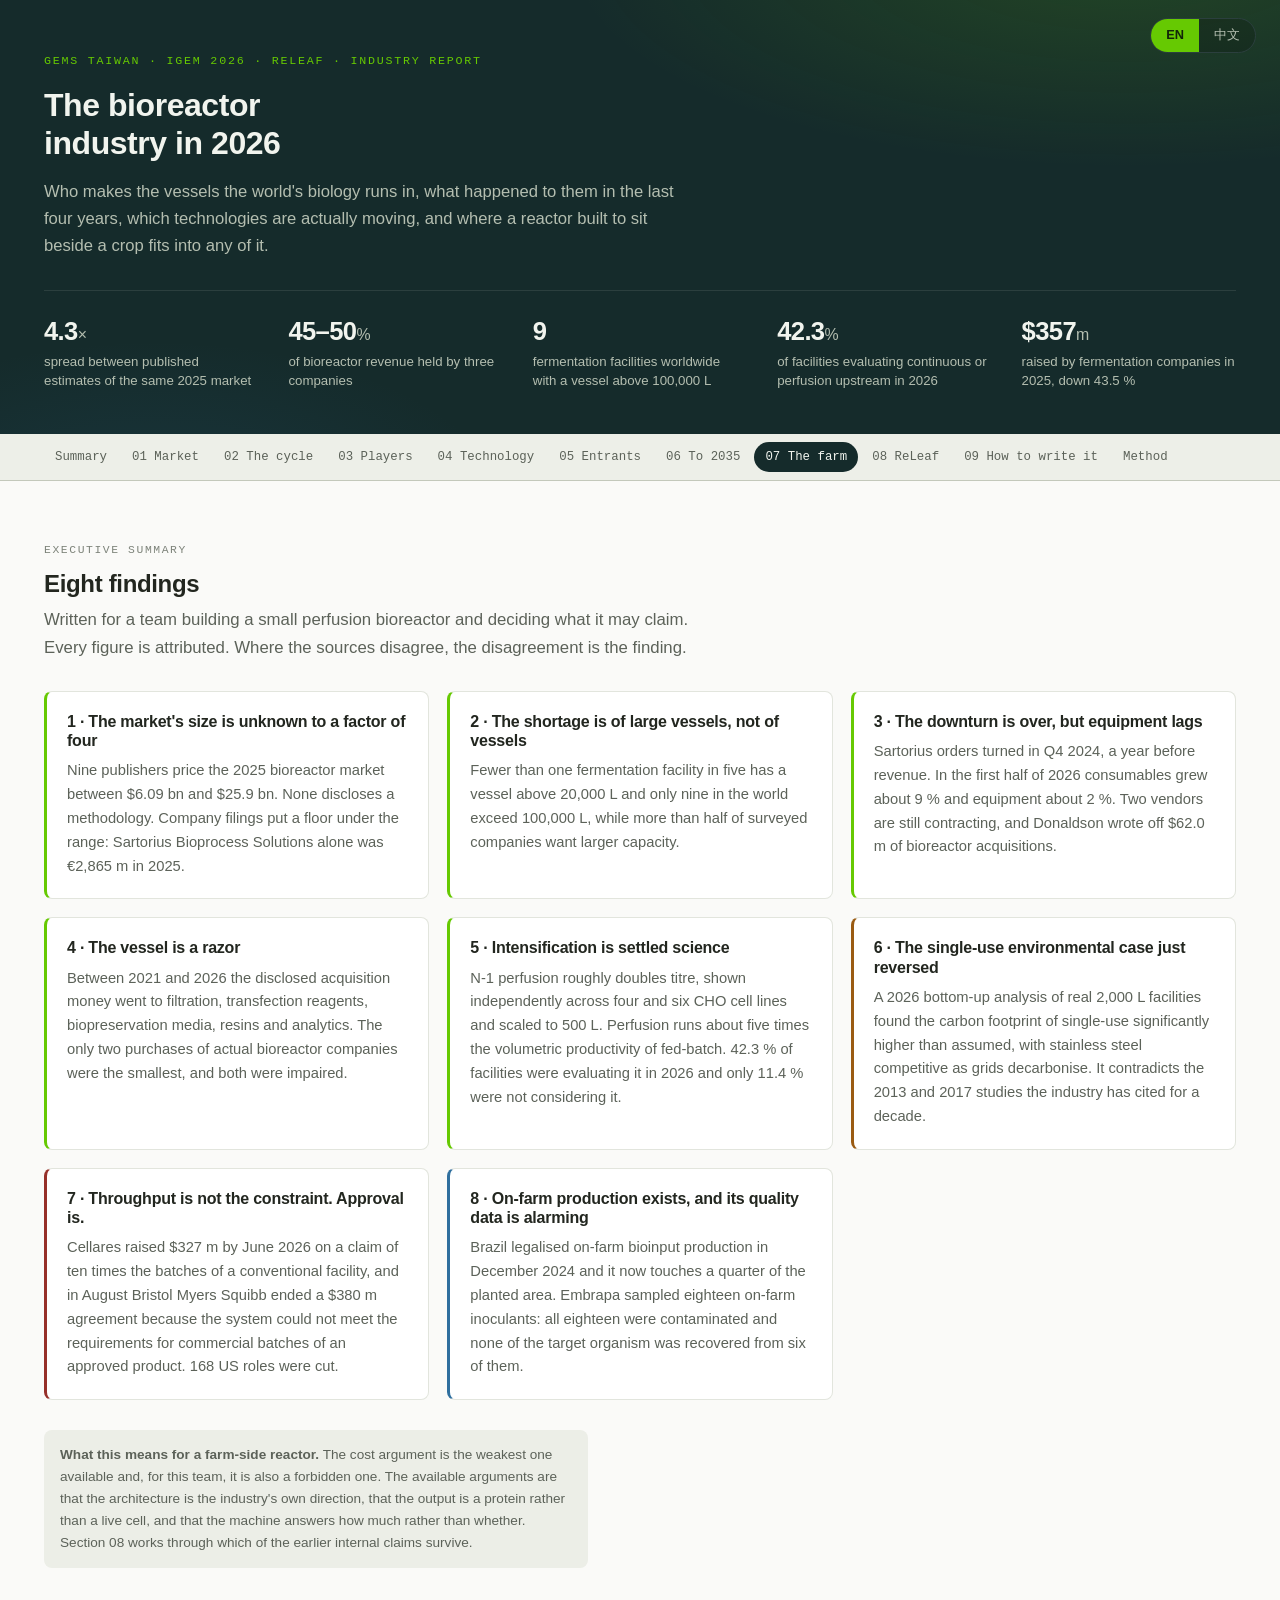
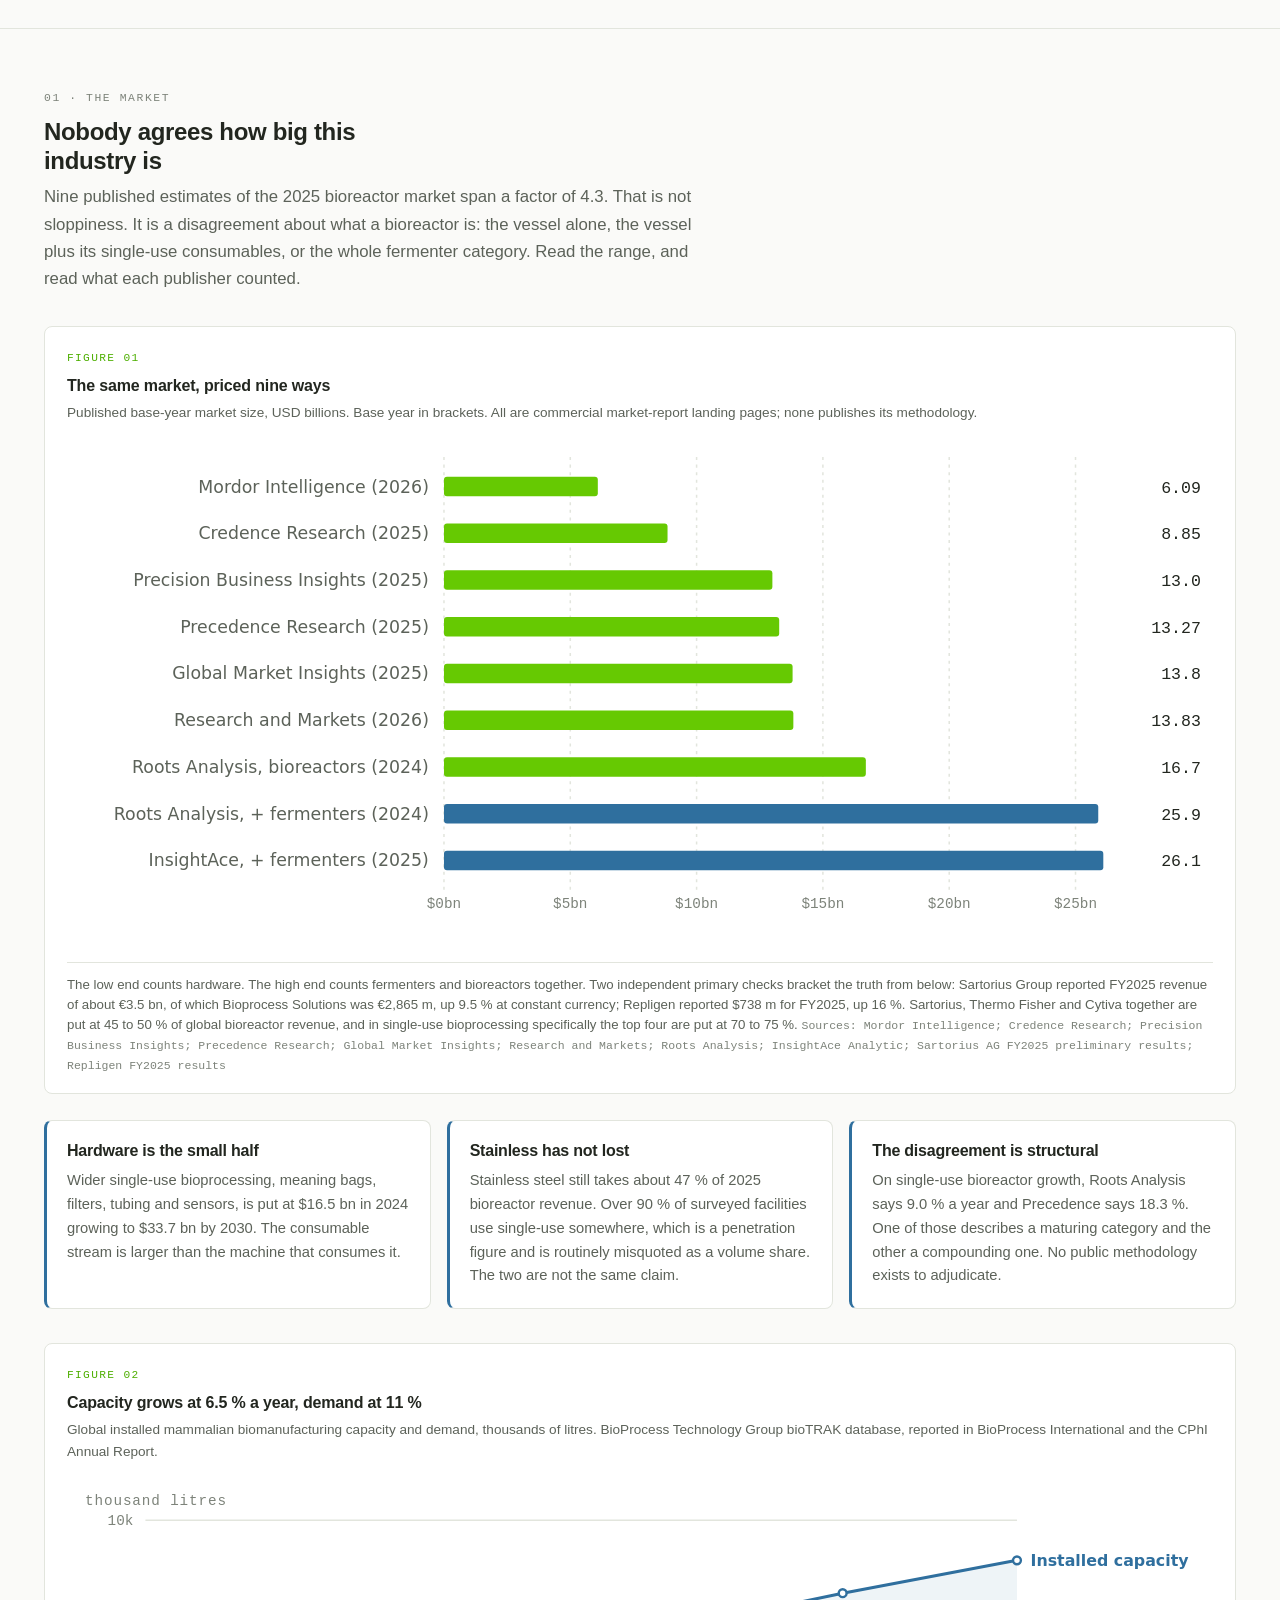
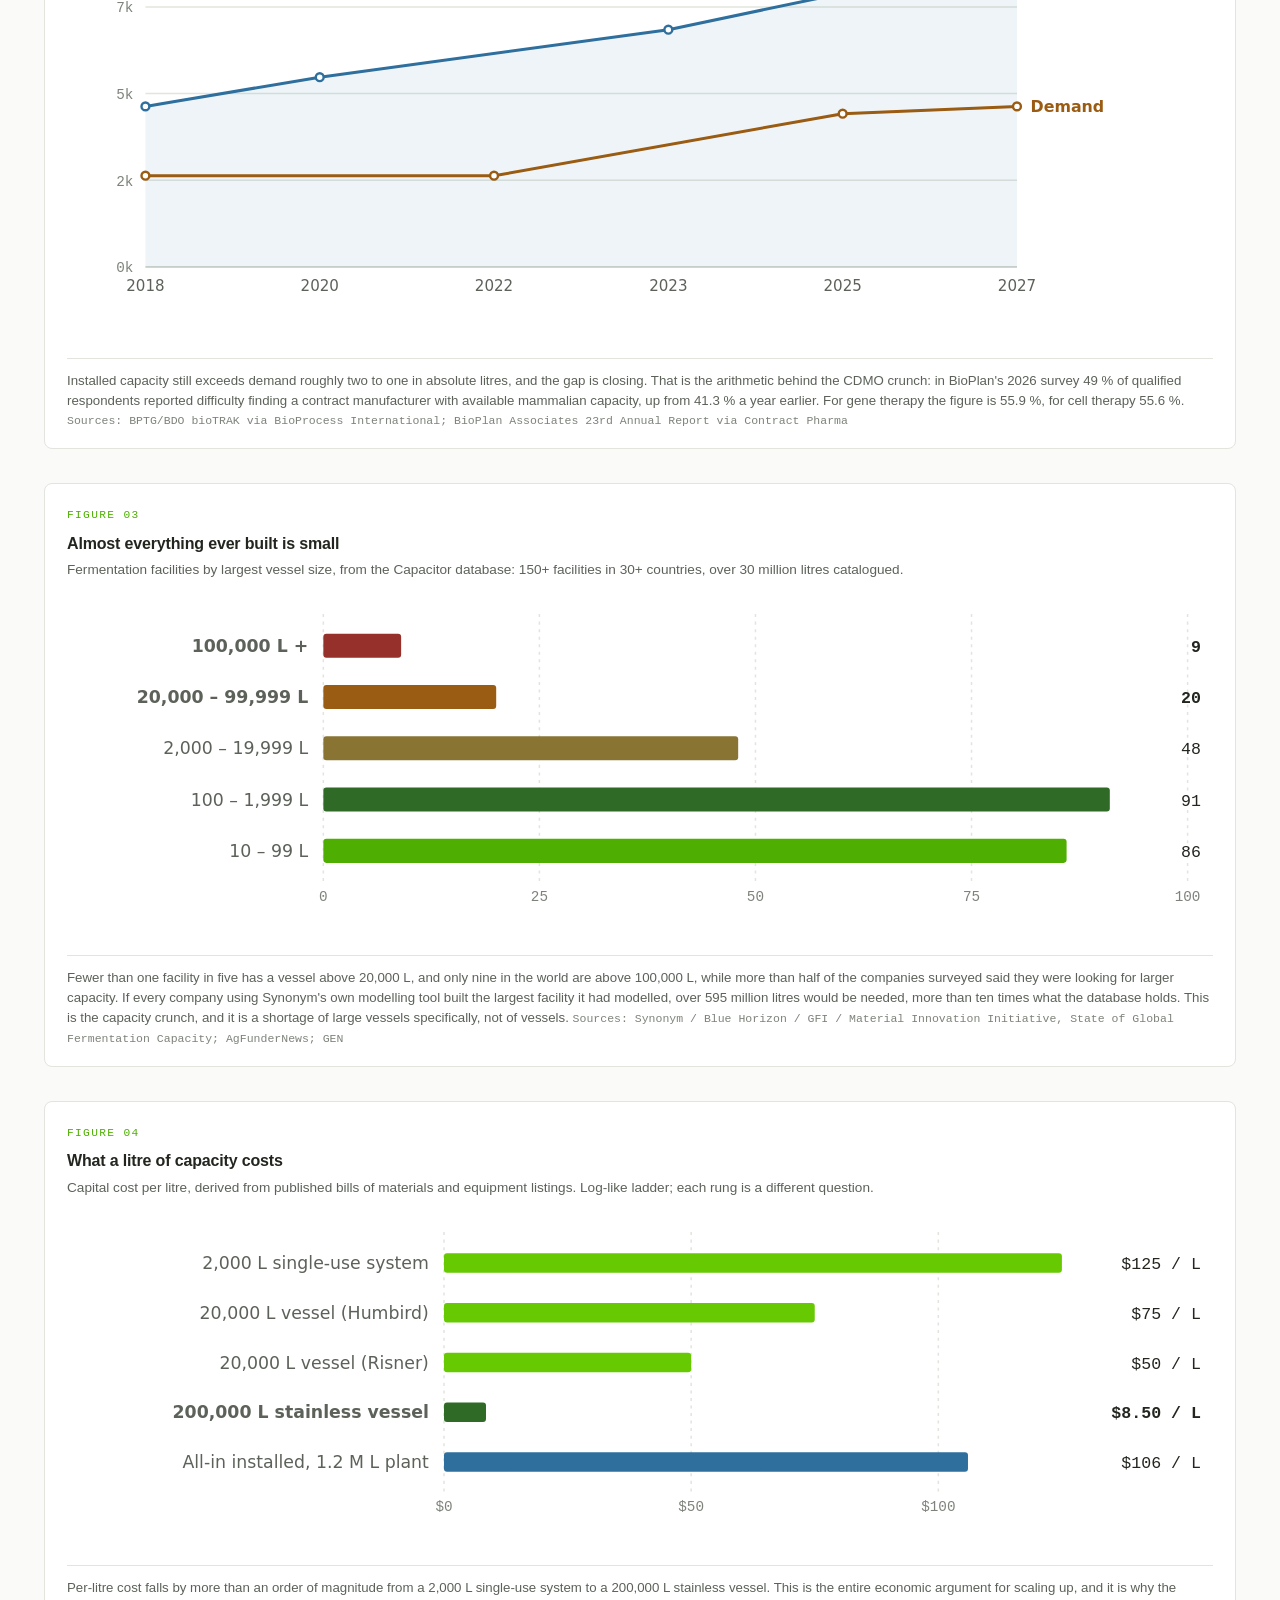
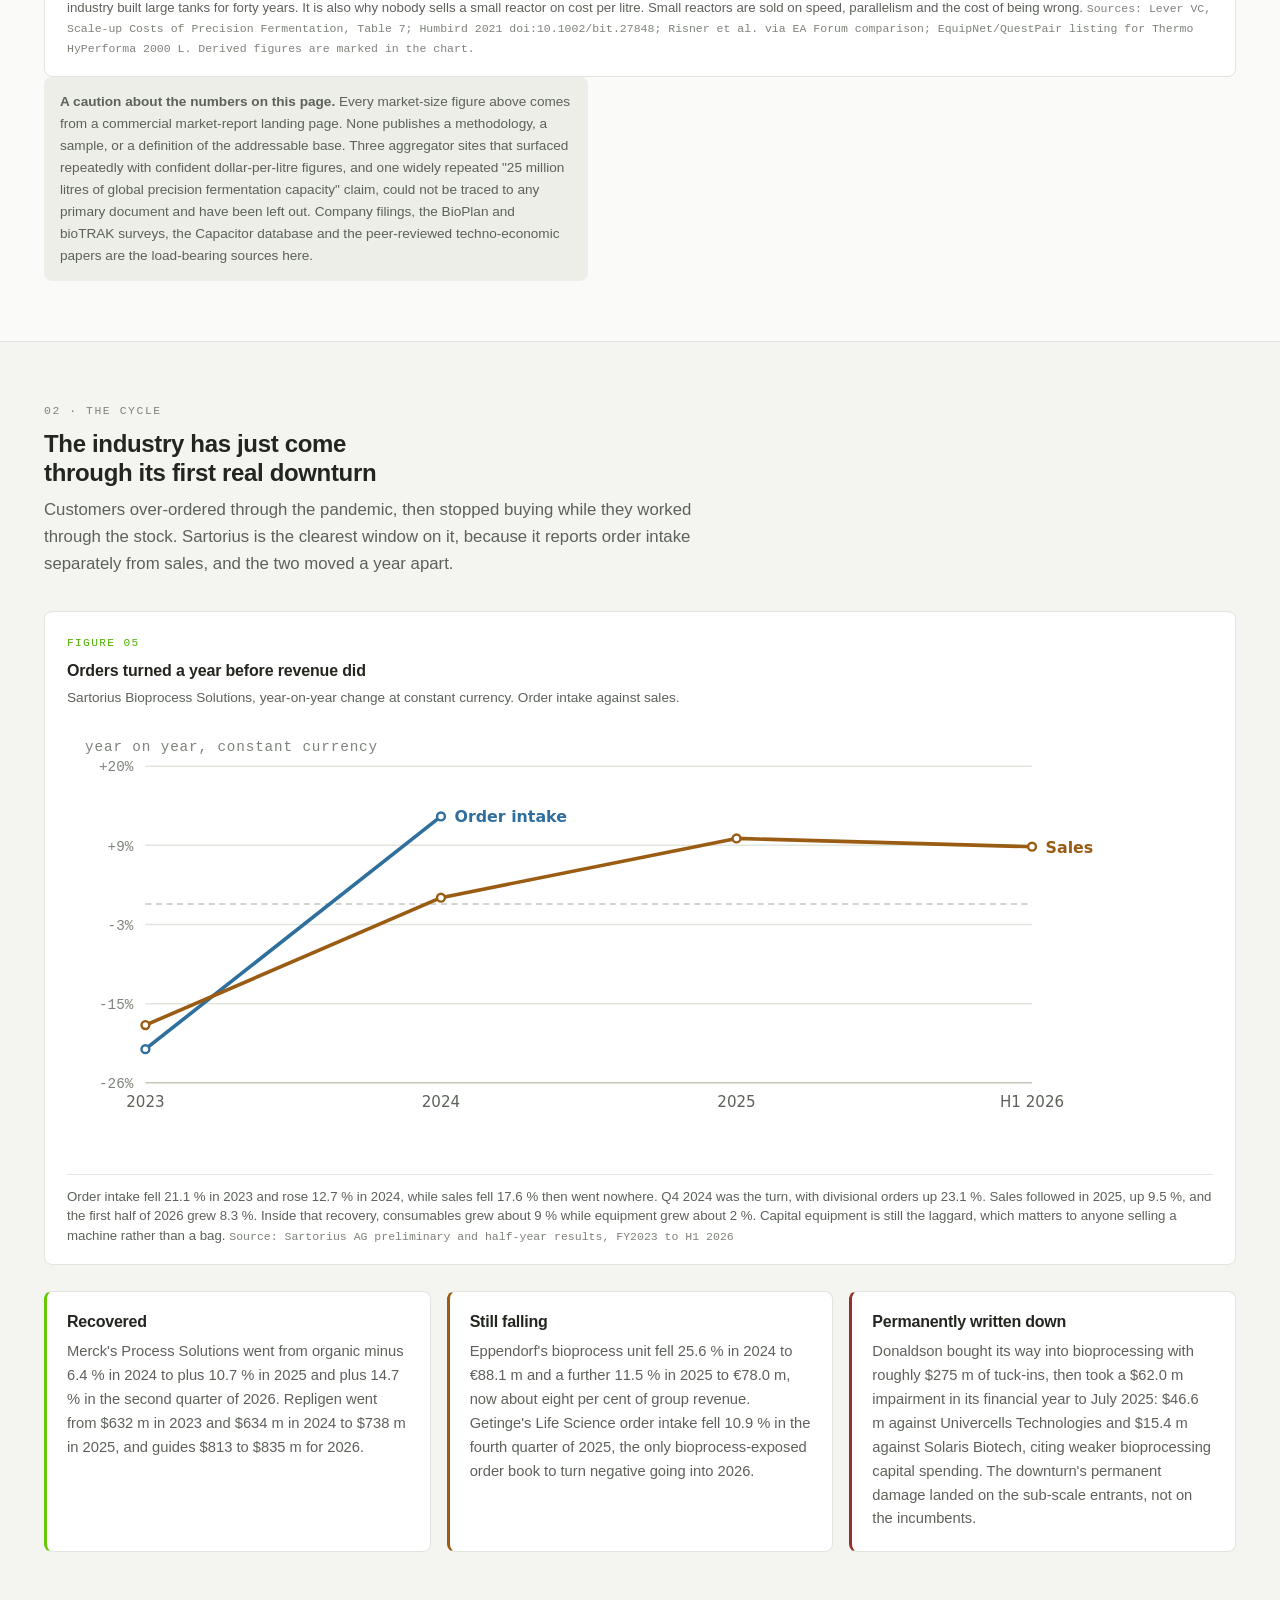
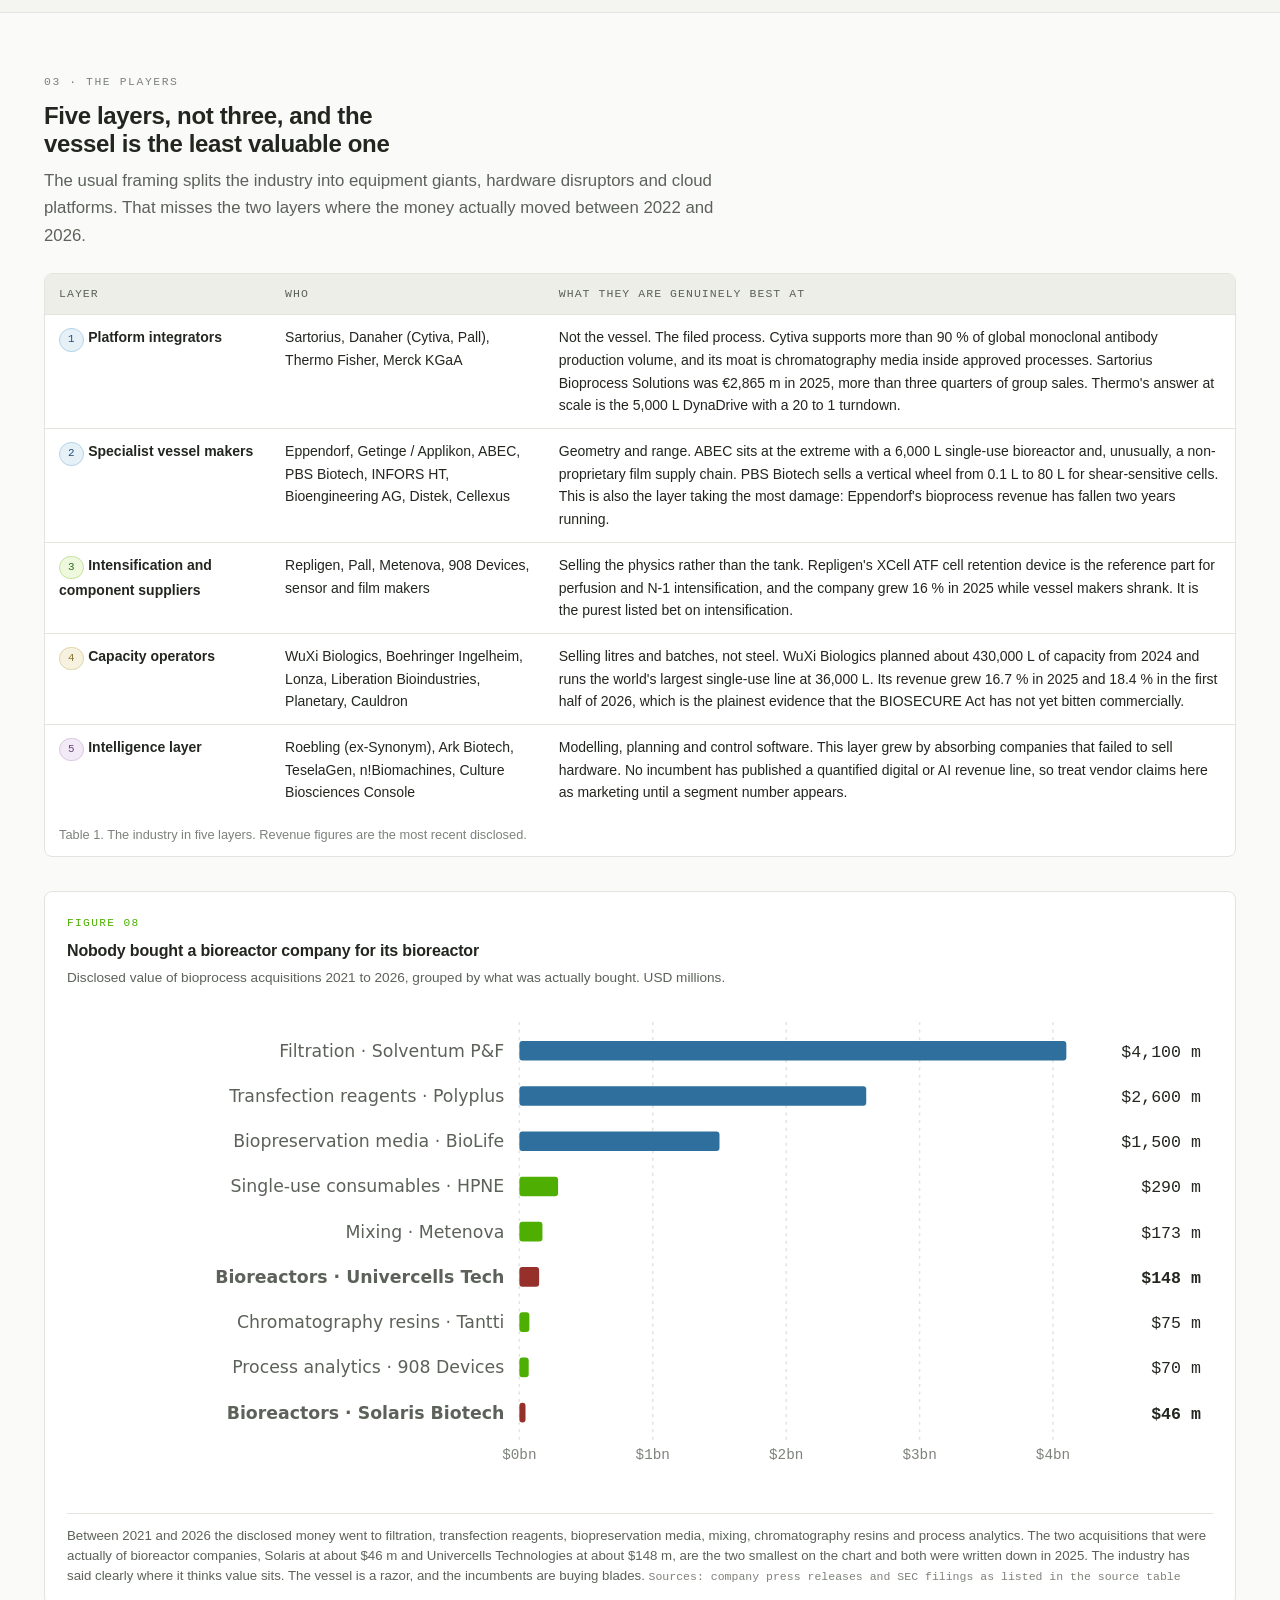
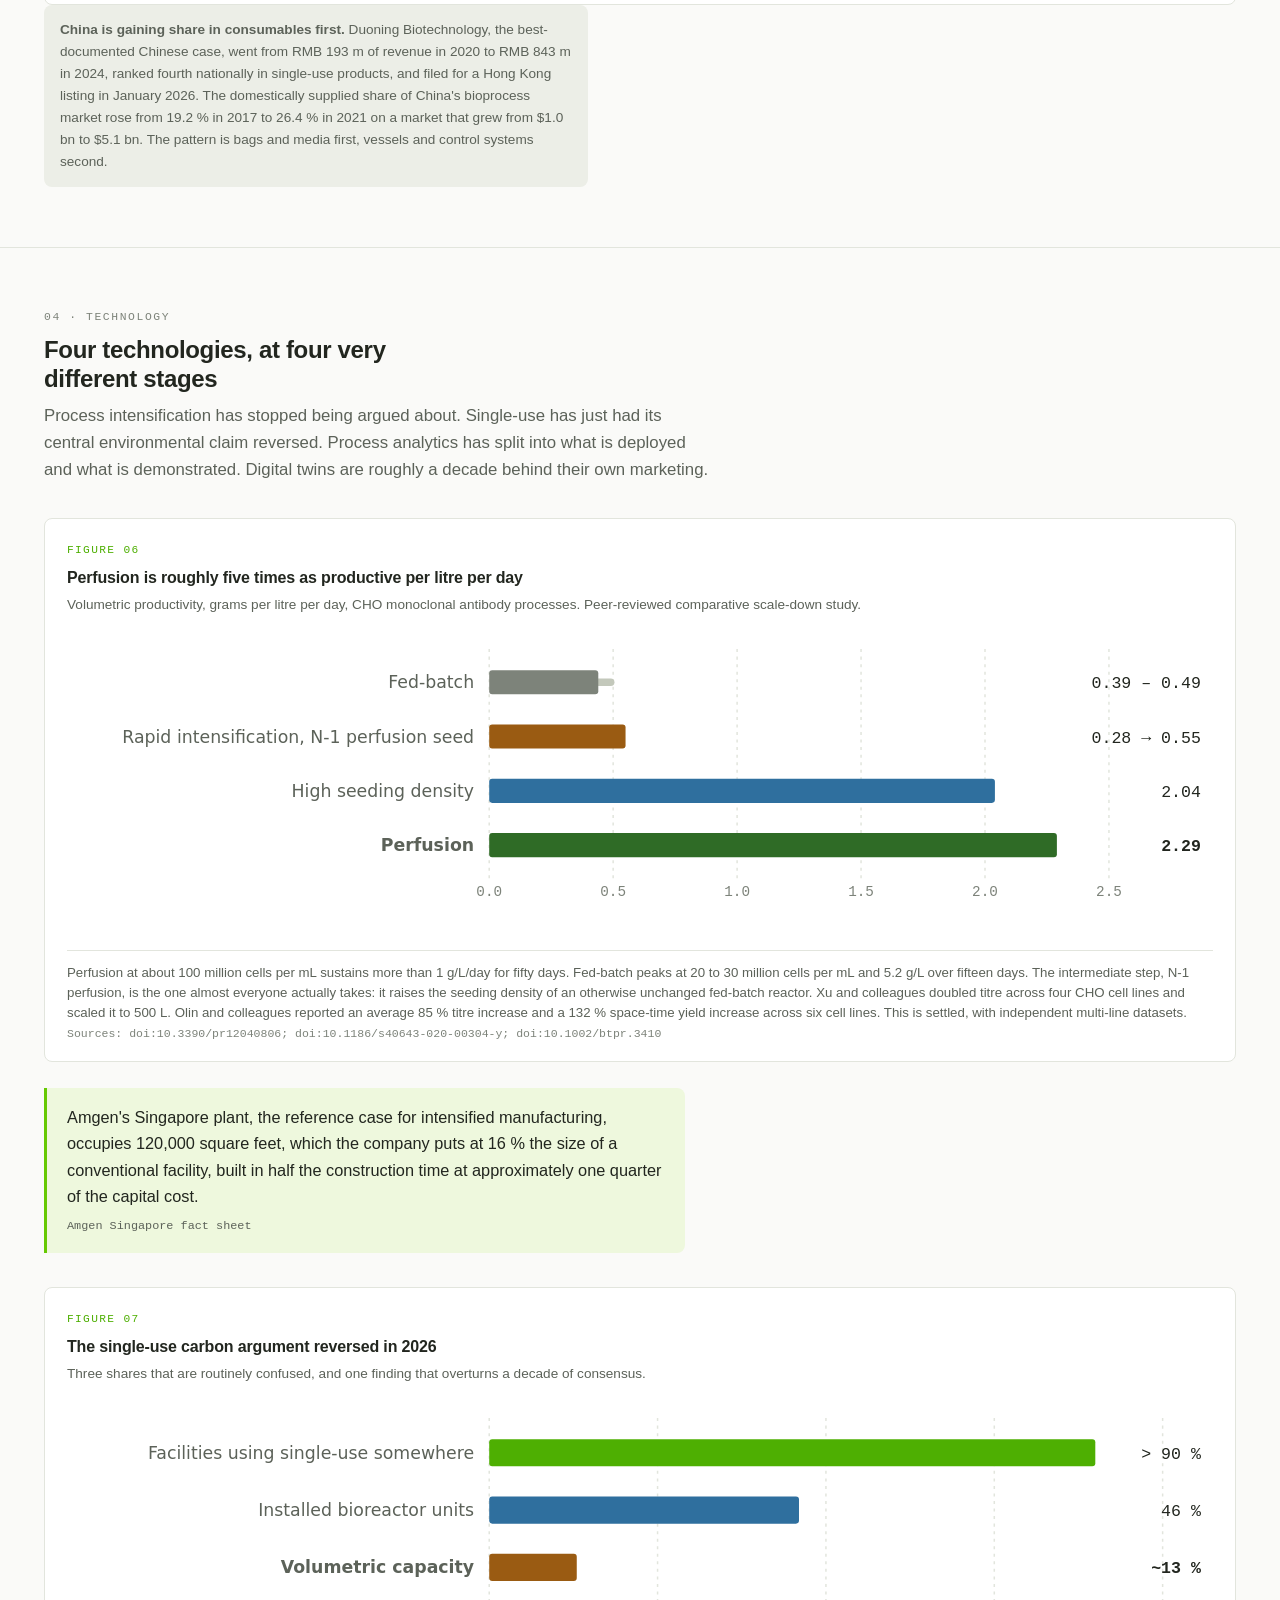
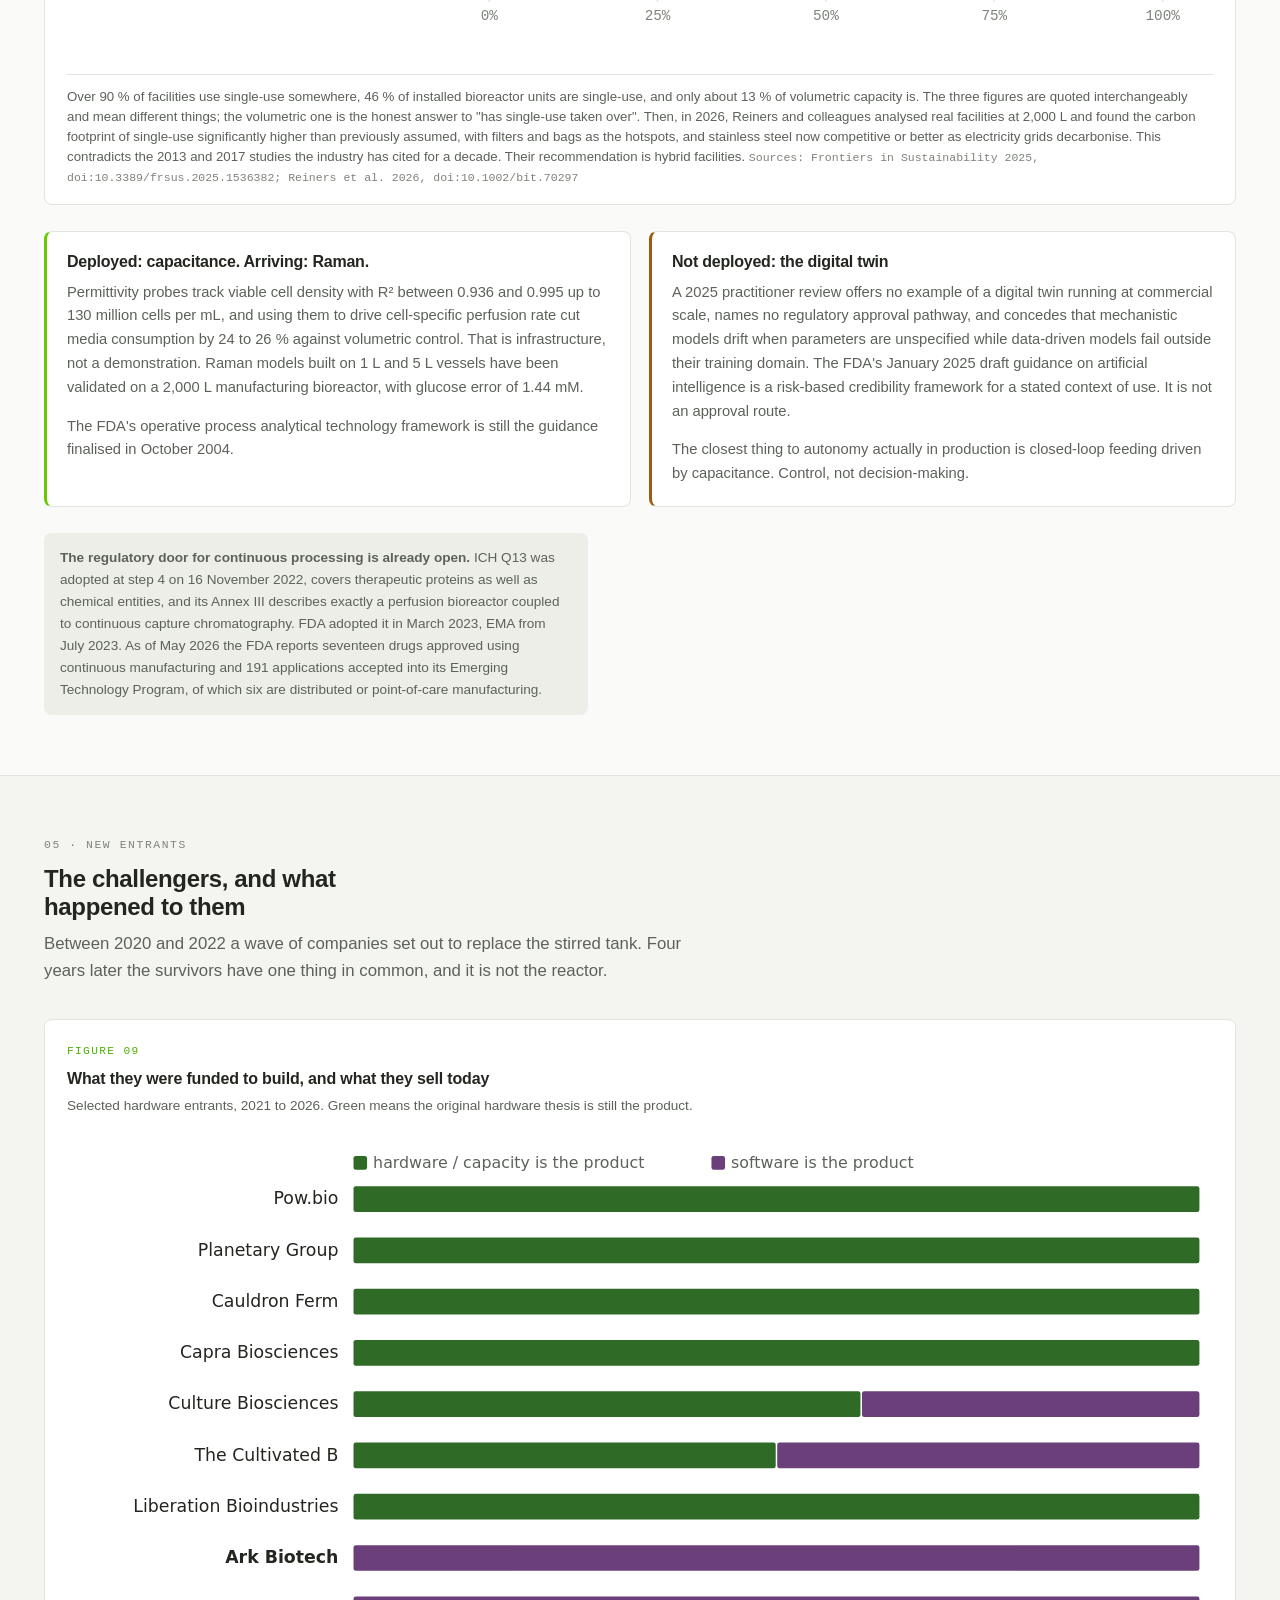
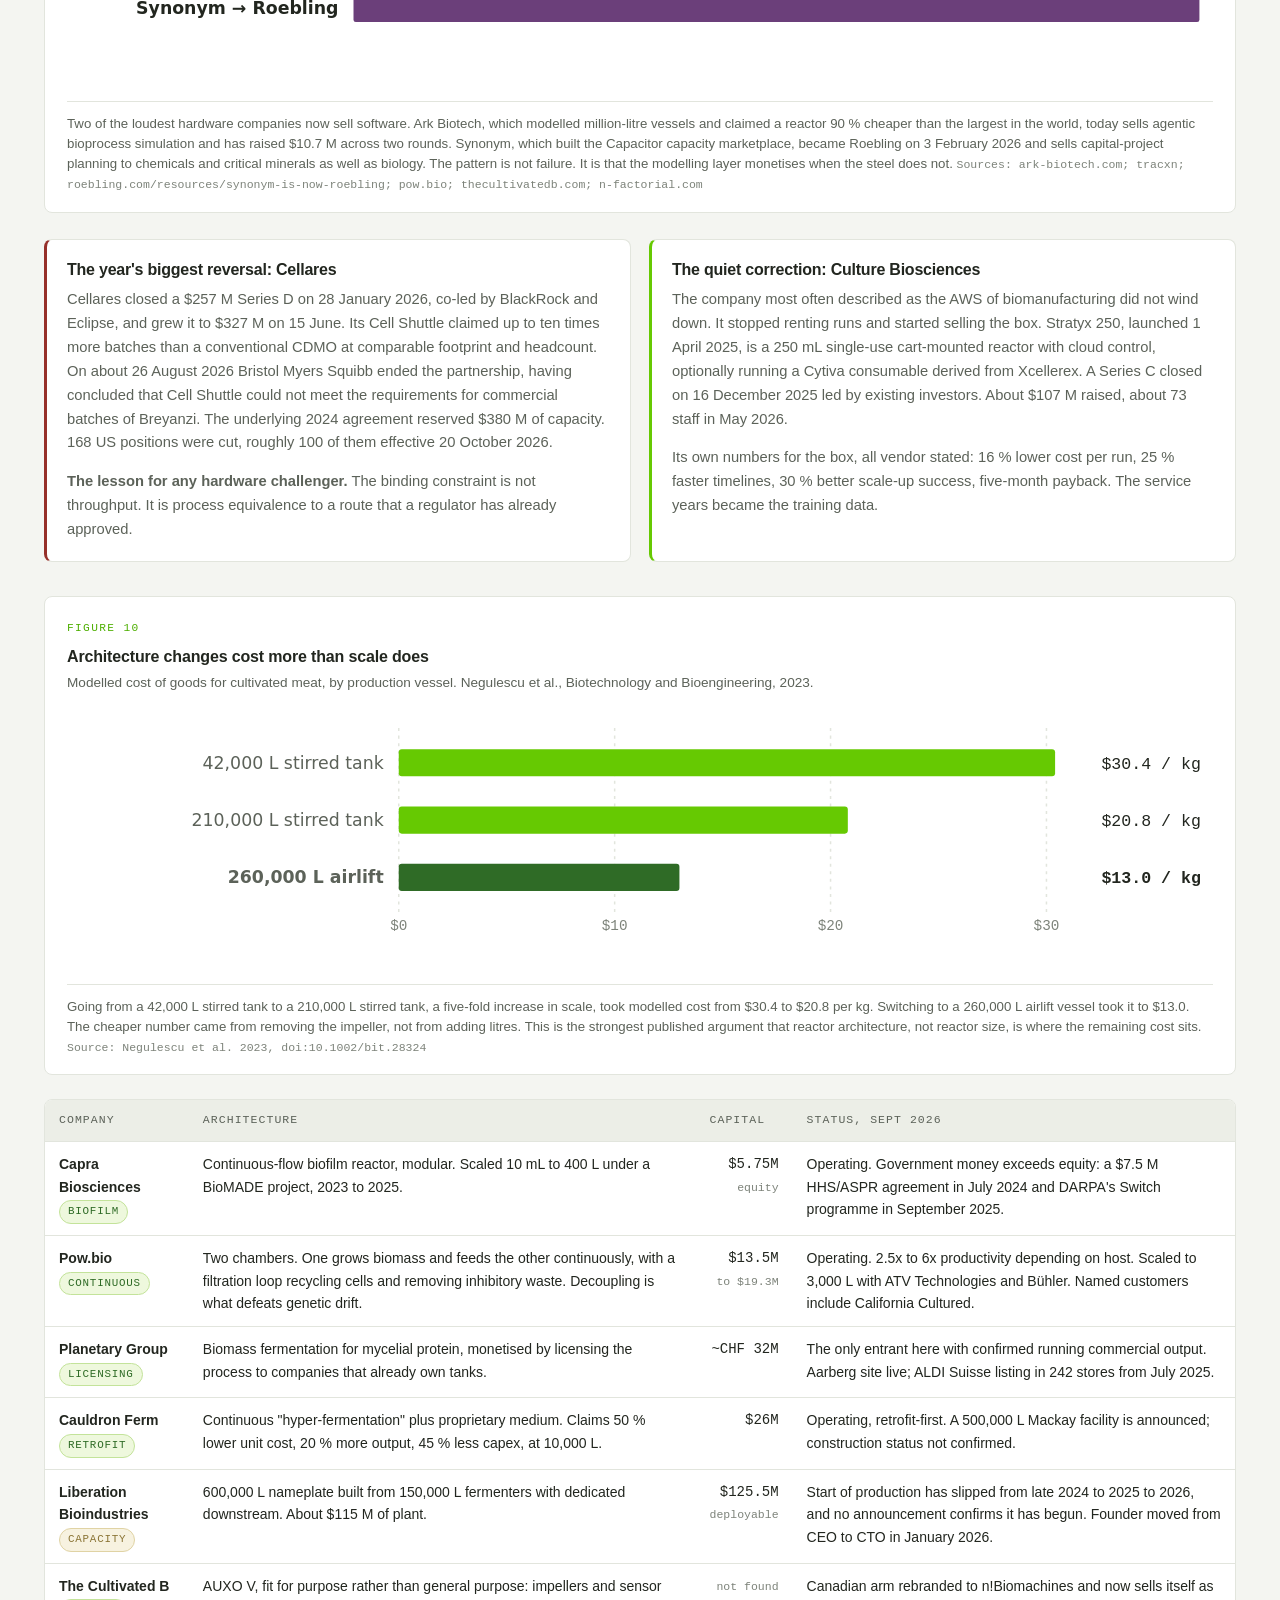
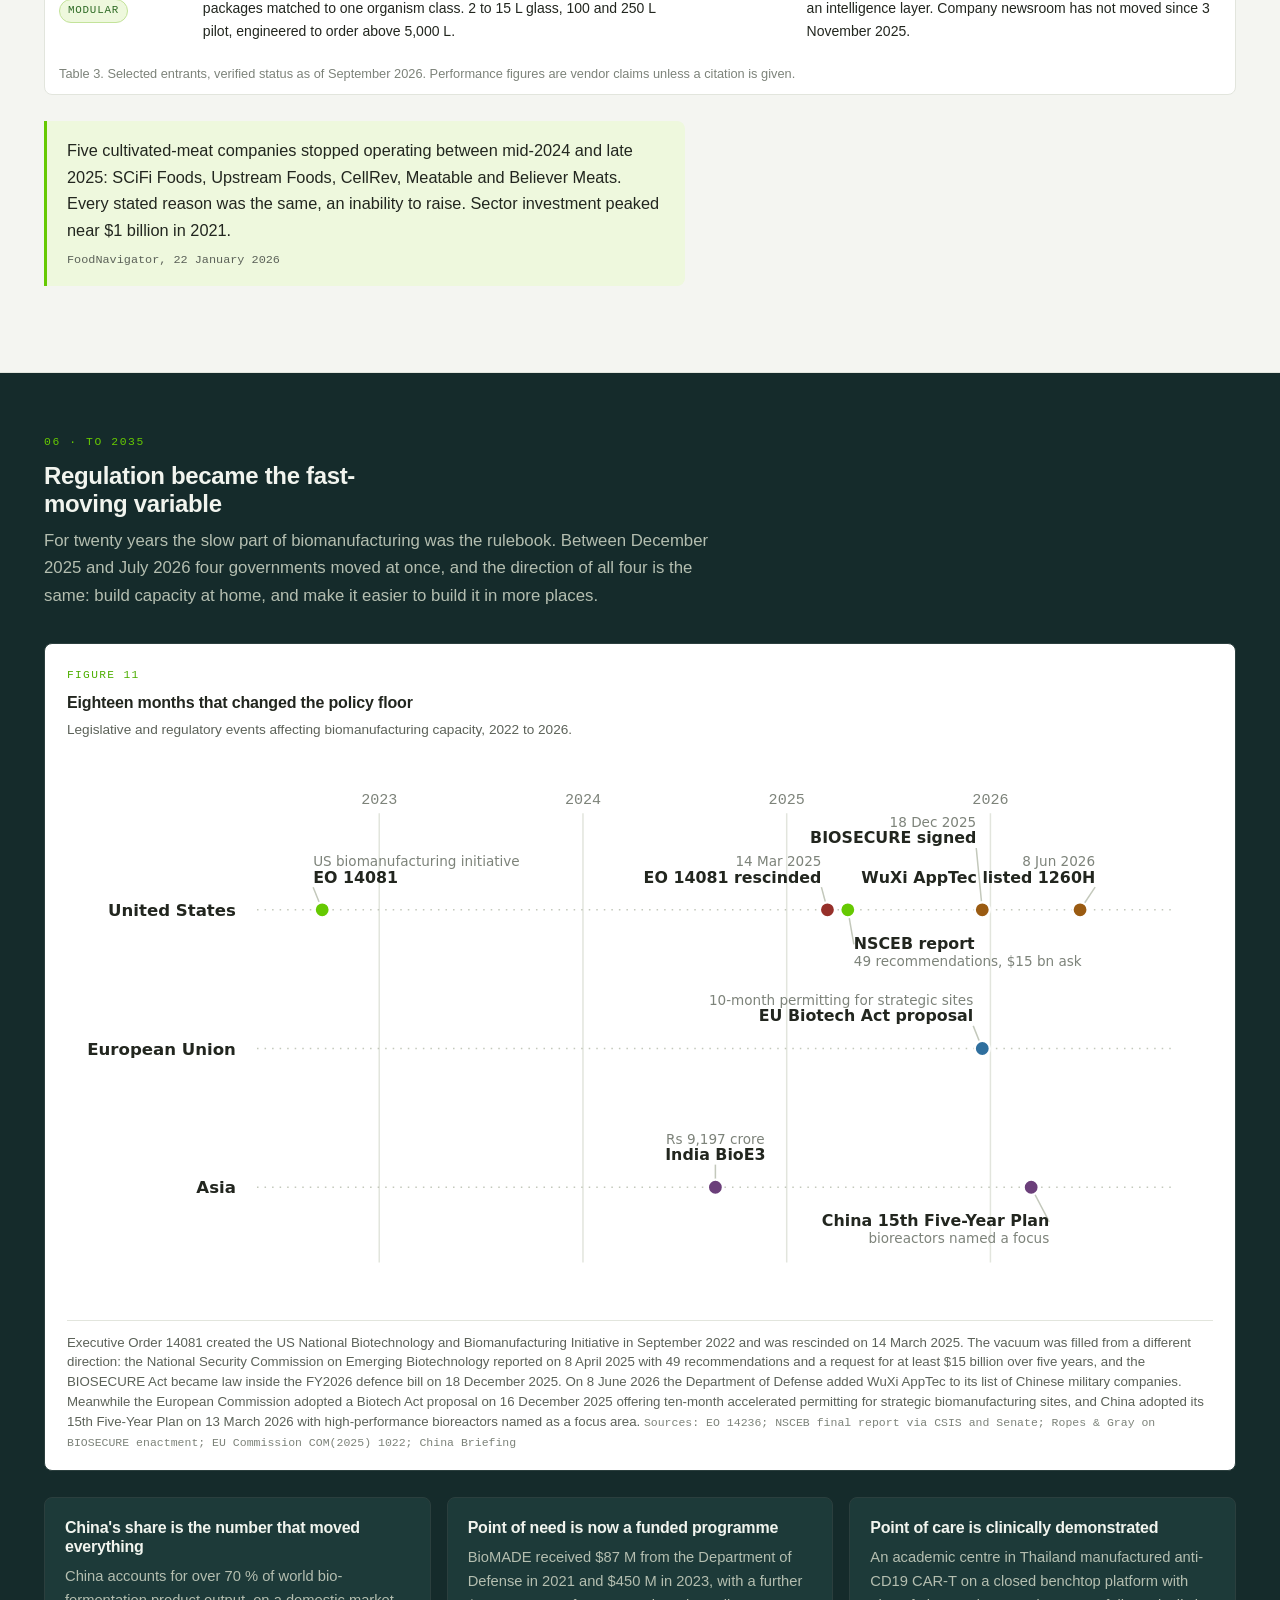
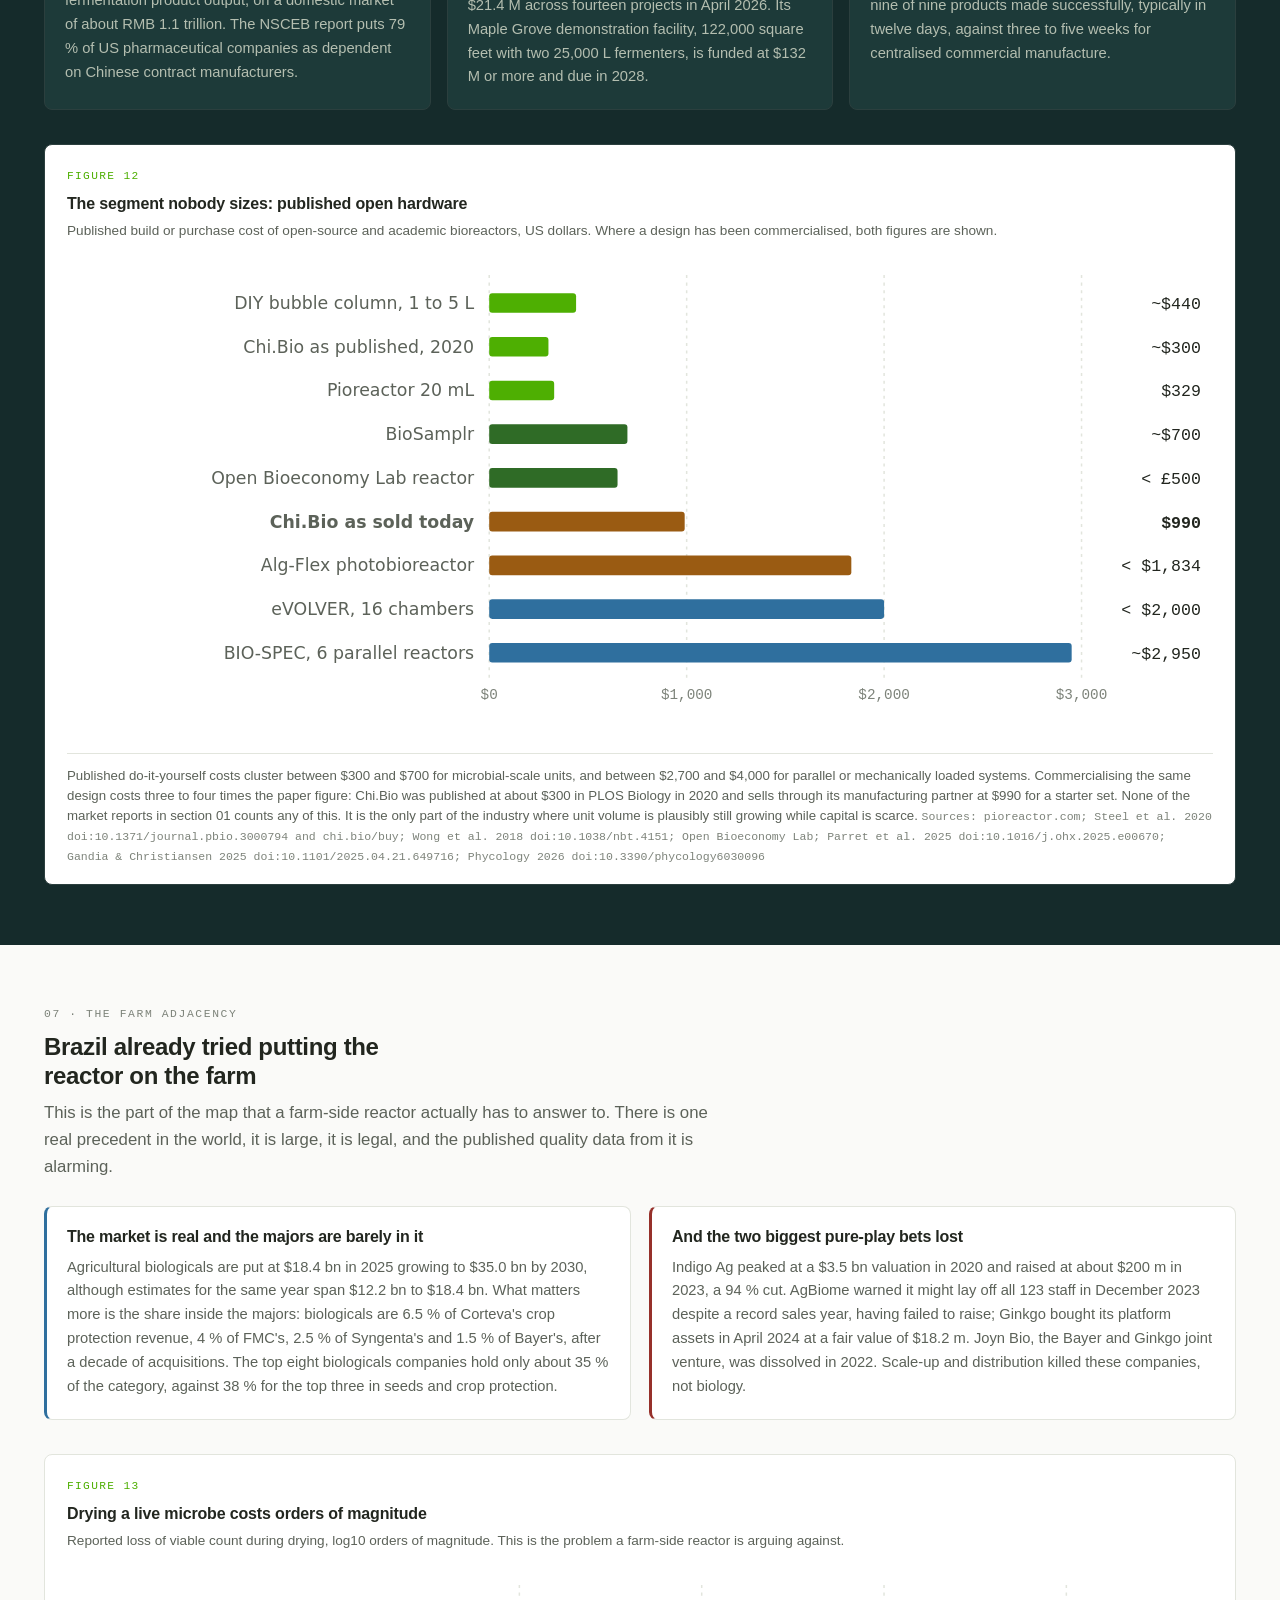
==== index.html @ e25543bb "Bioreactor industry report 2026, bilingual, fourteen figures An industry report on the global biorea" ====
<!DOCTYPE html>
<html lang="en" data-lang="en">
<head>
<meta charset="utf-8">
<meta name="viewport" content="width=device-width, initial-scale=1">
<title>The Bioreactor Industry, 2026</title>
<meta name="description" content="An industry report on the global bioreactor and biomanufacturing equipment market: the players, the cycle, the technology shifts, and where a farm-side reactor sits in it.">
<meta name="author" content="GEMS Taiwan · iGEM 2026 · ReLeaf">
<link rel="icon" href="data:image/svg+xml,<svg xmlns='http://www.w3.org/2000/svg' viewBox='0 0 100 100'><text y='.9em' font-size='90'>🏭</text></svg>">
<style>
/* ReLeaf · Bioreactor Industry Report · design system
   Light mode only. Derived from tokens.css (iGEM studied-DNA) and kept
   deliberately consistent with 25_Bioreactor_Landscape/index.html. */
:root{
  --paper:#fafaf8; --paper2:#f4f5f1; --paper3:#eceee7; --white:#fff;
  --rule:#e2e5dd; --rule2:#c3c8bb;
  --neutral:#7d837a; --muted:#5c6259; --ink:#22261f;
  --brand:#66c902; --brand-deep:#4eaf02; --brand-wash:#eef8dd;
  --accent:#2f6b26; --accent2:#e7f2e2;
  --dark:#152b2b; --dark2:#1d3a39; --on-dark:#f1f4ee; --on-dark-m:#b4beb0; --dark-rule:#2b3f3e;
  --sky:#2f6f9e; --sky-wash:#e6f0f7; --sky-deep:#1d4f75;
  --warn:#9a5b12; --warn-wash:#fbf0df;
  --bad:#96302a; --bad-wash:#fbe9e7;
  --plum:#6b3f7a; --plum-wash:#f2ebf5;
  --sand:#8a7434; --sand-wash:#f7f2e0;
  --font-body:"Inter",-apple-system,BlinkMacSystemFont,"Segoe UI","Noto Sans TC","PingFang TC","Microsoft JhengHei",sans-serif;
  --font-mono:"Geist Mono",ui-monospace,SFMono-Regular,Menlo,monospace;
  --measure:72ch; --radius:8px;
}
*{box-sizing:border-box}
html{-webkit-text-size-adjust:100%;scroll-behavior:smooth}
body{margin:0;background:var(--paper);color:var(--ink);font-family:var(--font-body);font-size:16px;line-height:1.62;-webkit-font-smoothing:antialiased}
h1,h2,h3,h4{line-height:1.2;margin:0;font-weight:650;letter-spacing:-.014em}
p{margin:0 0 1em}
a{color:var(--accent);text-underline-offset:2px}
img,svg{max-width:100%}
code,.mono{font-family:var(--font-mono);font-size:.88em}
.wrap{max-width:1240px;margin:0 auto;padding:0 24px}
.narrow{max-width:860px;margin:0 auto;padding:0 24px}

/* ── bilingual ───────────────────────────────────────────── */
[data-lang="en"] .zh,[data-lang="zh"] .en{display:none}
html[data-lang="zh"] body{line-height:1.8}
html[data-lang="zh"] .lede,html[data-lang="zh"] p{letter-spacing:.01em}

/* ── header ──────────────────────────────────────────────── */
header.top{background:var(--dark);color:var(--on-dark);padding:52px 0 44px;position:relative;overflow:hidden}
header.top:after{content:"";position:absolute;inset:0;background:
  radial-gradient(900px 340px at 88% -10%,rgba(102,201,2,.16),transparent 62%),
  radial-gradient(600px 300px at 12% 120%,rgba(47,111,158,.16),transparent 60%);pointer-events:none}
header.top .wrap{position:relative;z-index:1}
header.top h1{font-size:clamp(1.9rem,1.15rem+2.7vw,3.15rem);color:var(--on-dark);max-width:19ch}
header.top .kicker{font-family:var(--font-mono);font-size:.73rem;letter-spacing:.15em;text-transform:uppercase;color:var(--brand);margin-bottom:15px}
header.top .sub{color:var(--on-dark-m);max-width:70ch;margin-top:16px;font-size:1.04rem}
.langbar{position:absolute;top:18px;right:24px;z-index:2;display:flex;border:1px solid var(--dark-rule);border-radius:999px;overflow:hidden;background:rgba(0,0,0,.18)}
.langbar button{background:transparent;border:0;color:var(--on-dark-m);font:inherit;font-size:.8rem;padding:6px 15px;cursor:pointer}
.langbar button[aria-pressed="true"]{background:var(--brand);color:#12250a;font-weight:600}
.statline{display:grid;grid-template-columns:repeat(auto-fit,minmax(150px,1fr));gap:18px 30px;margin-top:30px;padding-top:22px;border-top:1px solid var(--dark-rule)}
.statline div{font-size:.83rem;color:var(--on-dark-m);line-height:1.45}
.statline b{display:block;font-size:1.6rem;color:var(--on-dark);font-weight:650;letter-spacing:-.025em;margin-bottom:2px}
.statline b small{font-size:.62em;font-weight:500;color:var(--on-dark-m);letter-spacing:0}

/* ── nav ─────────────────────────────────────────────────── */
nav.toc{background:rgba(236,238,231,.94);backdrop-filter:blur(8px);border-bottom:1px solid var(--rule2);position:sticky;top:0;z-index:40}
nav.toc .wrap{display:flex;gap:3px;overflow-x:auto;padding-top:8px;padding-bottom:8px;scrollbar-width:thin}
nav.toc a{font-size:.775rem;font-family:var(--font-mono);color:var(--muted);text-decoration:none;padding:5px 11px;border-radius:999px;white-space:nowrap}
nav.toc a:hover{background:var(--white);color:var(--ink)}
nav.toc a.on{background:var(--dark);color:var(--on-dark)}

/* ── sections ────────────────────────────────────────────── */
section{padding:60px 0;border-bottom:1px solid var(--rule)}
section.tint{background:var(--paper2)}
section.dark{background:var(--dark);color:var(--on-dark);border-bottom:0}
section.dark h2,section.dark h3{color:var(--on-dark)}
section.dark .lede{color:var(--on-dark-m)}
section > .wrap > h2,section > .narrow > h2{font-size:clamp(1.4rem,1.1rem+1.1vw,2rem);margin-bottom:8px;max-width:26ch}
.sechint{font-family:var(--font-mono);font-size:.71rem;letter-spacing:.14em;text-transform:uppercase;color:var(--neutral);margin-bottom:10px}
section.dark .sechint{color:var(--brand)}
.lede{max-width:var(--measure);color:var(--muted);font-size:1.05rem;margin-bottom:0}
.body{max-width:var(--measure)}
.body p{margin-bottom:1.05em}

/* ── figures ─────────────────────────────────────────────── */
figure{margin:34px 0 0;background:var(--white);border:1px solid var(--rule);border-radius:var(--radius);padding:22px 22px 18px}
section.tint figure{background:var(--white)}
section.dark figure{background:var(--white);border-color:var(--dark-rule);color:var(--ink)}
figure > figcaption{margin-top:16px;padding-top:12px;border-top:1px solid var(--rule);font-size:.83rem;color:var(--muted);line-height:1.5}
section.dark figure > figcaption{border-color:var(--rule);color:var(--muted)}
.fignum{font-family:var(--font-mono);font-size:.7rem;letter-spacing:.12em;text-transform:uppercase;color:var(--brand-deep);display:block;margin-bottom:6px}
.figtitle{font-weight:650;font-size:1rem;margin-bottom:3px;letter-spacing:-.01em}
.figsub{font-size:.85rem;color:var(--muted);margin-bottom:18px}
section.dark figure .figsub{color:var(--muted)}
.src{font-family:var(--font-mono);font-size:.72rem;color:var(--neutral)}
.src a{color:var(--neutral)}

/* ── cards / grids ───────────────────────────────────────── */
.grid2{display:grid;grid-template-columns:repeat(auto-fit,minmax(300px,1fr));gap:18px;margin-top:26px}
.grid3{display:grid;grid-template-columns:repeat(auto-fit,minmax(240px,1fr));gap:16px;margin-top:26px}
.card{background:var(--white);border:1px solid var(--rule);border-radius:var(--radius);padding:20px}
.card h3{font-size:1rem;margin-bottom:9px}
.card p{font-size:.92rem;color:var(--muted)}
.card p:last-child{margin-bottom:0}
.card.on-brand{border-left:3px solid var(--brand)}
.card.on-warn{border-left:3px solid var(--warn)}
.card.on-bad{border-left:3px solid var(--bad)}
.card.on-sky{border-left:3px solid var(--sky)}
section.dark .card{background:var(--dark2);border-color:var(--dark-rule)}
section.dark .card p{color:var(--on-dark-m)}

.pull{border-left:3px solid var(--brand);background:var(--brand-wash);padding:16px 20px;border-radius:0 var(--radius) var(--radius) 0;margin:26px 0;max-width:var(--measure)}
.pull p{margin:0;font-size:1.02rem;color:var(--ink)}
.pull .who{font-family:var(--font-mono);font-size:.74rem;color:var(--muted);margin-top:8px;display:block}

.tag{display:inline-block;font-family:var(--font-mono);font-size:.68rem;letter-spacing:.07em;text-transform:uppercase;padding:2px 8px;border-radius:999px;border:1px solid var(--rule2);color:var(--muted);background:var(--paper2)}
.tag.t1{background:var(--sky-wash);border-color:#b7d3e6;color:var(--sky-deep)}
.tag.t2{background:var(--brand-wash);border-color:#c3e39a;color:var(--accent)}
.tag.t3{background:var(--plum-wash);border-color:#d9c5e2;color:var(--plum)}
.tag.t4{background:var(--sand-wash);border-color:#e0d3a4;color:var(--sand)}
.tag.warn{background:var(--warn-wash);border-color:#e6cfa4;color:var(--warn)}
.tag.bad{background:var(--bad-wash);border-color:#eebfba;color:var(--bad)}

/* ── tables ──────────────────────────────────────────────── */
.tablewrap{overflow-x:auto;margin-top:24px;border:1px solid var(--rule);border-radius:var(--radius);background:var(--white)}
table{border-collapse:collapse;width:100%;font-size:.875rem;min-width:620px}
th,td{text-align:left;padding:11px 14px;border-bottom:1px solid var(--rule);vertical-align:top}
thead th{background:var(--paper3);font-size:.72rem;font-family:var(--font-mono);letter-spacing:.09em;text-transform:uppercase;color:var(--muted);font-weight:500;position:sticky;top:0}
tbody tr:last-child td{border-bottom:0}
tbody tr:hover{background:var(--paper2)}
td.num{font-family:var(--font-mono);text-align:right;white-space:nowrap}
td strong{font-weight:650}
caption{caption-side:bottom;text-align:left;padding:10px 14px;font-size:.8rem;color:var(--neutral)}

/* ── inline bar in table ─────────────────────────────────── */
.minibar{display:block;height:6px;border-radius:3px;background:var(--brand);min-width:2px}
.minibar.sky{background:var(--sky)}
.minibar.warn{background:var(--warn)}
.minibar.n{background:var(--rule2)}

/* ── misc ────────────────────────────────────────────────── */
.kv{display:grid;grid-template-columns:auto 1fr;gap:6px 16px;font-size:.88rem;margin:0}
.kv dt{font-family:var(--font-mono);font-size:.76rem;color:var(--neutral);text-transform:uppercase;letter-spacing:.06em;padding-top:3px}
.kv dd{margin:0;color:var(--ink)}
.foot{background:var(--dark);color:var(--on-dark-m);padding:46px 0 60px;font-size:.87rem}
.foot a{color:var(--brand)}
.foot h3{color:var(--on-dark);font-size:1rem;margin-bottom:10px}
ol.refs{font-size:.82rem;color:var(--muted);padding-left:1.3em;max-width:var(--measure)}
ol.refs li{margin-bottom:7px}
hr.soft{border:0;border-top:1px solid var(--rule);margin:36px 0}
.note{font-size:.85rem;color:var(--muted);background:var(--paper3);border-radius:var(--radius);padding:14px 16px;max-width:var(--measure)}
@media print{nav.toc,.langbar{display:none}section{page-break-inside:avoid}}
@media (max-width:640px){
  section{padding:44px 0}
  figure{padding:16px 14px 14px}
  header.top{padding:46px 0 36px}
}

</style>
</head>
<body>
<header class="top">
  <div class="langbar">
    <button id="btn-en" aria-pressed="true" onclick="setLang('en')">EN</button>
    <button id="btn-zh" aria-pressed="false" onclick="setLang('zh')">中文</button>
  </div>
  <div class="wrap">
    <div class="kicker">GEMS Taiwan · iGEM 2026 · ReLeaf · Industry report</div>
    <h1><span class="en">The bioreactor industry in 2026</span><span class="zh">2026 年的生物反應器產業</span></h1>
    <p class="sub"><span class="en">Who makes the vessels the world's biology runs in, what happened to them in the last four years, which technologies are actually moving, and where a reactor built to sit beside a crop fits into any of it.</span><span class="zh">全世界的生物學跑在誰做的槽體裡、他們過去四年發生了什麼、哪些技術真的在移動，以及一台放在作物旁邊的反應器，究竟落在這張地圖的哪裡。</span></p>
    <div class="statline">
      <div><b>4.3<small>×</small></b><span class="en">spread between published estimates of the same 2025 market</span><span class="zh">同一個 2025 年市場，各家估計相差倍數</span></div>
      <div><b>45–50<small>%</small></b><span class="en">of bioreactor revenue held by three companies</span><span class="zh">三家公司掌握的生物反應器營收占比</span></div>
      <div><b>9</b><span class="en">fermentation facilities worldwide with a vessel above 100,000 L</span><span class="zh">全球擁有 10 萬公升以上槽體的發酵廠數量</span></div>
      <div><b>42.3<small>%</small></b><span class="en">of facilities evaluating continuous or perfusion upstream in 2026</span><span class="zh">2026 年評估連續式或灌流上游製程的廠房比例</span></div>
      <div><b>$357<small>m</small></b><span class="en">raised by fermentation companies in 2025, down 43.5 %</span><span class="zh">2025 年發酵公司募資額，較前一年下降 43.5%</span></div>
    </div>
  </div>
</header>

<nav class="toc"><div class="wrap">
  <a href="#summary"><span class="en">Summary</span><span class="zh">摘要</span></a>
  <a href="#market"><span class="en">01 Market</span><span class="zh">01 市場</span></a>
  <a href="#cycle"><span class="en">02 The cycle</span><span class="zh">02 景氣循環</span></a>
  <a href="#players"><span class="en">03 Players</span><span class="zh">03 玩家</span></a>
  <a href="#tech"><span class="en">04 Technology</span><span class="zh">04 技術</span></a>
  <a href="#entrants"><span class="en">05 Entrants</span><span class="zh">05 新進者</span></a>
  <a href="#forces"><span class="en">06 To 2035</span><span class="zh">06 走向 2035</span></a>
  <a href="#agri"><span class="en">07 The farm</span><span class="zh">07 農場端</span></a>
  <a href="#releaf"><span class="en">08 ReLeaf</span><span class="zh">08 ReLeaf 定位</span></a>
  <a href="#writing"><span class="en">09 How to write it</span><span class="zh">09 怎麼寫</span></a>
  <a href="#method"><span class="en">Method</span><span class="zh">方法與來源</span></a>
</div></nav>
<section id="summary">
<div class="wrap">
  <div class="sechint">Executive summary</div>
  <h2><span class="en">Eight findings</span><span class="zh">八項發現</span></h2>
  <p class="lede"><span class="en">Written for a team building a small perfusion bioreactor and deciding what it may claim. Every figure is attributed. Where the sources disagree, the disagreement is the finding.</span><span class="zh">寫給一支正在做小型灌流生物反應器、並且要決定自己能主張什麼的團隊。所有數字都附出處。當來源彼此矛盾時，矛盾本身就是發現。</span></p>

  <div class="grid2" style="margin-top:30px">
    <div class="card on-brand"><h3>1 · <span class="en">The market's size is unknown to a factor of four</span><span class="zh">市場規模的不確定性達四倍</span></h3><p><span class="en">Nine publishers price the 2025 bioreactor market between $6.09 bn and $25.9 bn. None discloses a methodology. Company filings put a floor under the range: Sartorius Bioprocess Solutions alone was €2,865 m in 2025.</span><span class="zh">九家出版商對 2025 年生物反應器市場的估價介於 60.9 億與 259 億美元之間，沒有一家揭露方法論。公司財報為區間畫出下限：光是 Sartorius 的 Bioprocess Solutions，2025 年就有 28.65 億歐元。</span></p></div>
    <div class="card on-brand"><h3>2 · <span class="en">The shortage is of large vessels, not of vessels</span><span class="zh">缺的是大槽，不是槽</span></h3><p><span class="en">Fewer than one fermentation facility in five has a vessel above 20,000 L and only nine in the world exceed 100,000 L, while more than half of surveyed companies want larger capacity.</span><span class="zh">不到五分之一的發酵廠擁有 20,000 L 以上的槽體，全球只有九座超過 100,000 L，而超過半數受訪公司想要更大的產能。</span></p></div>
    <div class="card on-brand"><h3>3 · <span class="en">The downturn is over, but equipment lags</span><span class="zh">衰退結束了，但設備落後</span></h3><p><span class="en">Sartorius orders turned in Q4 2024, a year before revenue. In the first half of 2026 consumables grew about 9 % and equipment about 2 %. Two vendors are still contracting, and Donaldson wrote off $62.0 m of bioreactor acquisitions.</span><span class="zh">Sartorius 的訂單在 2024 年第四季反轉，比營收早一年。2026 年上半年耗材成長約 9%，設備約 2%。有兩家供應商仍在萎縮，而 Donaldson 對其生物反應器併購認列了 6,200 萬美元減損。</span></p></div>
    <div class="card on-brand"><h3>4 · <span class="en">The vessel is a razor</span><span class="zh">槽體是刮鬍刀</span></h3><p><span class="en">Between 2021 and 2026 the disclosed acquisition money went to filtration, transfection reagents, biopreservation media, resins and analytics. The only two purchases of actual bioreactor companies were the smallest, and both were impaired.</span><span class="zh">2021 至 2026 年，揭露的併購金額流向過濾、轉染試劑、生物保存介質、層析介質與分析。唯二真正買下生物反應器公司的交易金額最小，而且兩筆都已減損。</span></p></div>
    <div class="card on-brand"><h3>5 · <span class="en">Intensification is settled science</span><span class="zh">製程強化已成定論</span></h3><p><span class="en">N-1 perfusion roughly doubles titre, shown independently across four and six CHO cell lines and scaled to 500 L. Perfusion runs about five times the volumetric productivity of fed-batch. 42.3 % of facilities were evaluating it in 2026 and only 11.4 % were not considering it.</span><span class="zh">N-1 灌流使效價約倍增，在四株與六株 CHO 細胞上各自獨立證實，並放大到 500 L。灌流的體積生產力約為饋料批次的五倍。2026 年有 42.3% 的廠房正在評估，完全不考慮的只剩 11.4%。</span></p></div>
    <div class="card on-warn"><h3>6 · <span class="en">The single-use environmental case just reversed</span><span class="zh">拋棄式的環境論證剛剛翻轉</span></h3><p><span class="en">A 2026 bottom-up analysis of real 2,000 L facilities found the carbon footprint of single-use significantly higher than assumed, with stainless steel competitive as grids decarbonise. It contradicts the 2013 and 2017 studies the industry has cited for a decade.</span><span class="zh">2026 年一份針對真實 2,000 L 廠房的由下而上分析發現，拋棄式的碳足跡顯著高於先前假設，而隨著電網去碳化，不鏽鋼具競爭力。這與產業引用了十年的 2013 與 2017 年研究相反。</span></p></div>
    <div class="card on-bad"><h3>7 · <span class="en">Throughput is not the constraint. Approval is.</span><span class="zh">限制不是產能，是核准。</span></h3><p><span class="en">Cellares raised $327 m by June 2026 on a claim of ten times the batches of a conventional facility, and in August Bristol Myers Squibb ended a $380 m agreement because the system could not meet the requirements for commercial batches of an approved product. 168 US roles were cut.</span><span class="zh">Cellares 到 2026 年 6 月募得 3.27 億美元，主張批次產出為傳統廠房的十倍；8 月 Bristol Myers Squibb 終止 3.8 億美元的協議，理由是該系統無法滿足一項已核准產品商業批次的要求。美國裁員 168 人。</span></p></div>
    <div class="card on-sky"><h3>8 · <span class="en">On-farm production exists, and its quality data is alarming</span><span class="zh">農場端生產是存在的，而它的品質資料令人不安</span></h3><p><span class="en">Brazil legalised on-farm bioinput production in December 2024 and it now touches a quarter of the planted area. Embrapa sampled eighteen on-farm inoculants: all eighteen were contaminated and none of the target organism was recovered from six of them.</span><span class="zh">巴西於 2024 年 12 月將農場端生物投入品生產合法化，如今已觸及四分之一的種植面積。Embrapa 取樣十八份農場自產接種劑：十八份全部受污染，其中六份完全沒有分離出目標菌。</span></p></div>
  </div>

  <div class="note" style="margin-top:30px"><span class="en"><b>What this means for a farm-side reactor.</b> The cost argument is the weakest one available and, for this team, it is also a forbidden one. The available arguments are that the architecture is the industry's own direction, that the output is a protein rather than a live cell, and that the machine answers how much rather than whether. Section 08 works through which of the earlier internal claims survive.</span><span class="zh"><b>這對農場端反應器意味著什麼。</b>成本論證是可用選項裡最弱的一個，而且對這支團隊而言還是被禁止的一個。可用的論證是：這個架構就是產業自己的方向、輸出的是蛋白質而不是活細胞、以及這台機器回答的是「多少」而不是「有沒有」。第 08 節逐項檢視先前內部主張中哪些站得住。</span></div>
</div>
</section>
<section id="market">
<div class="wrap">
  <div class="sechint">01 · The market</div>
  <h2><span class="en">Nobody agrees how big this industry is</span><span class="zh">沒有人對這個產業有多大達成共識</span></h2>
  <p class="lede"><span class="en">Nine published estimates of the 2025 bioreactor market span a factor of 4.3. That is not sloppiness. It is a disagreement about what a bioreactor is: the vessel alone, the vessel plus its single-use consumables, or the whole fermenter category. Read the range, and read what each publisher counted.</span><span class="zh">九份公開報告對 2025 年生物反應器市場的估計相差 4.3 倍。這不是粗心，而是對「生物反應器是什麼」的定義分歧：只算槽體、算槽體加拋棄式耗材、還是整個發酵設備類別。要看的是區間，以及每家算了什麼。</span></p>

  <figure>
    <span class="fignum">Figure 01</span>
    <div class="figtitle"><span class="en">The same market, priced nine ways</span><span class="zh">同一個市場，九種價格</span></div>
    <div class="figsub"><span class="en">Published base-year market size, USD billions. Base year in brackets. All are commercial market-report landing pages; none publishes its methodology.</span><span class="zh">各家公布的基準年市場規模，單位十億美元，括號內為基準年。全部為商業市調報告頁面，皆未公開方法論。</span></div>
    <div id="fig-spread"></div>
    <figcaption><span class="en">The low end counts hardware. The high end counts fermenters and bioreactors together. Two independent primary checks bracket the truth from below: Sartorius Group reported FY2025 revenue of about €3.5 bn, of which Bioprocess Solutions was €2,865 m, up 9.5 % at constant currency; Repligen reported $738 m for FY2025, up 16 %. Sartorius, Thermo Fisher and Cytiva together are put at 45 to 50 % of global bioreactor revenue, and in single-use bioprocessing specifically the top four are put at 70 to 75 %.</span><span class="zh">低端只算硬體，高端把發酵槽與生物反應器一起算。兩個獨立的一手資料由下方框住真相：Sartorius 集團 2025 財年營收約 35 億歐元，其中 Bioprocess Solutions 為 28.65 億歐元，固定匯率成長 9.5%；Repligen 2025 財年 7.38 億美元，成長 16%。Sartorius、Thermo Fisher 與 Cytiva 合計約占全球生物反應器營收 45 至 50%；單就拋棄式生物製程而言，前四大約占 70 至 75%。</span>
    <span class="src">Sources: Mordor Intelligence; Credence Research; Precision Business Insights; Precedence Research; Global Market Insights; Research and Markets; Roots Analysis; InsightAce Analytic; Sartorius AG FY2025 preliminary results; Repligen FY2025 results</span></figcaption>
  </figure>

  <div class="grid3">
    <div class="card on-sky"><h3><span class="en">Hardware is the small half</span><span class="zh">硬體是比較小的那一半</span></h3><p><span class="en">Wider single-use bioprocessing, meaning bags, filters, tubing and sensors, is put at $16.5 bn in 2024 growing to $33.7 bn by 2030. The consumable stream is larger than the machine that consumes it.</span><span class="zh">更廣義的拋棄式生物製程，包含袋體、濾器、管路與感測器，2024 年估計為 165 億美元，2030 年成長到 337 億美元。耗材流比消耗它的機器還大。</span></p></div>
    <div class="card on-sky"><h3><span class="en">Stainless has not lost</span><span class="zh">不鏽鋼並沒有輸</span></h3><p><span class="en">Stainless steel still takes about 47 % of 2025 bioreactor revenue. Over 90 % of surveyed facilities use single-use somewhere, which is a penetration figure and is routinely misquoted as a volume share. The two are not the same claim.</span><span class="zh">不鏽鋼仍占 2025 年生物反應器營收約 47%。超過 90% 的受訪廠房「在某處」使用拋棄式，這是滲透率，卻經常被誤引為體積占比。兩者不是同一個主張。</span></p></div>
    <div class="card on-sky"><h3><span class="en">The disagreement is structural</span><span class="zh">分歧是結構性的</span></h3><p><span class="en">On single-use bioreactor growth, Roots Analysis says 9.0 % a year and Precedence says 18.3 %. One of those describes a maturing category and the other a compounding one. No public methodology exists to adjudicate.</span><span class="zh">對於拋棄式生物反應器的成長率，Roots Analysis 說每年 9.0%，Precedence 說 18.3%。一個描述成熟市場，一個描述持續複利的市場。沒有公開方法論可供裁決。</span></p></div>
  </div>

  <figure>
    <span class="fignum">Figure 02</span>
    <div class="figtitle"><span class="en">Capacity grows at 6.5 % a year, demand at 11 %</span><span class="zh">產能每年成長 6.5%，需求每年成長 11%</span></div>
    <div class="figsub"><span class="en">Global installed mammalian biomanufacturing capacity and demand, thousands of litres. BioProcess Technology Group bioTRAK database, reported in BioProcess International and the CPhI Annual Report.</span><span class="zh">全球已裝機的哺乳動物細胞生產產能與需求，單位千公升。BioProcess Technology Group bioTRAK 資料庫，載於 BioProcess International 與 CPhI 年度報告。</span></div>
    <div id="fig-capacity"></div>
    <figcaption><span class="en">Installed capacity still exceeds demand roughly two to one in absolute litres, and the gap is closing. That is the arithmetic behind the CDMO crunch: in BioPlan's 2026 survey 49 % of qualified respondents reported difficulty finding a contract manufacturer with available mammalian capacity, up from 41.3 % a year earlier. For gene therapy the figure is 55.9 %, for cell therapy 55.6 %.</span><span class="zh">以絕對公升數計，已裝機產能仍約為需求的兩倍，但差距正在縮小。這就是 CDMO 產能吃緊背後的算術：在 BioPlan 2026 年調查中，49% 的合格受訪者表示難以找到有哺乳動物產能可用的委託製造商，一年前是 41.3%。基因治療為 55.9%，細胞治療為 55.6%。</span>
    <span class="src">Sources: BPTG/BDO bioTRAK via BioProcess International; BioPlan Associates 23rd Annual Report via Contract Pharma</span></figcaption>
  </figure>

  <figure>
    <span class="fignum">Figure 03</span>
    <div class="figtitle"><span class="en">Almost everything ever built is small</span><span class="zh">蓋出來的東西，幾乎全都很小</span></div>
    <div class="figsub"><span class="en">Fermentation facilities by largest vessel size, from the Capacitor database: 150+ facilities in 30+ countries, over 30 million litres catalogued.</span><span class="zh">依最大槽體尺寸區分的發酵廠數量，來自 Capacitor 資料庫：30 多國、150 多座廠、逾 3,000 萬公升。</span></div>
    <div id="fig-vessels"></div>
    <figcaption><span class="en">Fewer than one facility in five has a vessel above 20,000 L, and only nine in the world are above 100,000 L, while more than half of the companies surveyed said they were looking for larger capacity. If every company using Synonym's own modelling tool built the largest facility it had modelled, over 595 million litres would be needed, more than ten times what the database holds. This is the capacity crunch, and it is a shortage of large vessels specifically, not of vessels.</span><span class="zh">不到五分之一的廠有 20,000 L 以上的槽體，全世界只有九座超過 100,000 L；但超過半數受訪公司說他們正在找更大的產能。若每家使用 Synonym 建模工具的公司都蓋出它模擬過的最大廠，需要超過 5.95 億公升，是資料庫現有量的十倍以上。這就是所謂產能荒，而且缺的明確是「大槽」，不是「槽」。</span>
    <span class="src">Sources: Synonym / Blue Horizon / GFI / Material Innovation Initiative, State of Global Fermentation Capacity; AgFunderNews; GEN</span></figcaption>
  </figure>

  <figure>
    <span class="fignum">Figure 04</span>
    <div class="figtitle"><span class="en">What a litre of capacity costs</span><span class="zh">一公升產能要多少錢</span></div>
    <div class="figsub"><span class="en">Capital cost per litre, derived from published bills of materials and equipment listings. Log-like ladder; each rung is a different question.</span><span class="zh">每公升資本成本，由公開的物料清單與設備報價推導。各層問的其實是不同問題。</span></div>
    <div id="fig-costladder"></div>
    <figcaption><span class="en">Per-litre cost falls by more than an order of magnitude from a 2,000 L single-use system to a 200,000 L stainless vessel. This is the entire economic argument for scaling up, and it is why the industry built large tanks for forty years. It is also why nobody sells a small reactor on cost per litre. Small reactors are sold on speed, parallelism and the cost of being wrong.</span><span class="zh">從 2,000 L 拋棄式系統到 200,000 L 不鏽鋼槽，每公升成本下降超過一個數量級。這就是「放大」的全部經濟論證，也是產業蓋了四十年大槽的原因。同樣地，這也是為什麼沒有人用「每公升成本」來賣小型反應器。小型反應器賣的是速度、平行性，以及「猜錯的代價」。</span>
    <span class="src">Sources: Lever VC, Scale-up Costs of Precision Fermentation, Table 7; Humbird 2021 doi:10.1002/bit.27848; Risner et al. via EA Forum comparison; EquipNet/QuestPair listing for Thermo HyPerforma 2000 L. Derived figures are marked in the chart.</span></figcaption>
  </figure>

  <div class="note"><span class="en"><b>A caution about the numbers on this page.</b> Every market-size figure above comes from a commercial market-report landing page. None publishes a methodology, a sample, or a definition of the addressable base. Three aggregator sites that surfaced repeatedly with confident dollar-per-litre figures, and one widely repeated "25 million litres of global precision fermentation capacity" claim, could not be traced to any primary document and have been left out. Company filings, the BioPlan and bioTRAK surveys, the Capacitor database and the peer-reviewed techno-economic papers are the load-bearing sources here.</span><span class="zh"><b>關於本頁數字的提醒。</b>上述所有市場規模數字均來自商業市調報告頁面，皆未公開方法論、樣本或可計算基數的定義。有三個聚合網站反覆給出看似明確的每公升價格，以及一則流傳甚廣的「全球精準發酵產能約 2,500 萬公升」說法，都無法追溯到任何一手文件，已一律排除。真正承重的來源是公司財報、BioPlan 與 bioTRAK 調查、Capacitor 資料庫，以及同儕審查的技術經濟論文。</span></div>
</div>
</section>
<section id="cycle" class="tint">
<div class="wrap">
  <div class="sechint">02 · The cycle</div>
  <h2><span class="en">The industry has just come through its first real downturn</span><span class="zh">這個產業剛剛走過它第一次真正的衰退</span></h2>
  <p class="lede"><span class="en">Customers over-ordered through the pandemic, then stopped buying while they worked through the stock. Sartorius is the clearest window on it, because it reports order intake separately from sales, and the two moved a year apart.</span><span class="zh">客戶在疫情期間超額下單，接著在消化庫存的期間停止採購。Sartorius 是觀察這件事最清楚的窗口，因為它把訂單與銷售分開揭露，而這兩者相差了一年。</span></p>

  <figure>
    <span class="fignum">Figure 05</span>
    <div class="figtitle"><span class="en">Orders turned a year before revenue did</span><span class="zh">訂單比營收早一年反轉</span></div>
    <div class="figsub"><span class="en">Sartorius Bioprocess Solutions, year-on-year change at constant currency. Order intake against sales.</span><span class="zh">Sartorius Bioprocess Solutions 事業部，固定匯率下的年增率。訂單對銷售。</span></div>
    <div id="fig-cycle"></div>
    <figcaption><span class="en">Order intake fell 21.1 % in 2023 and rose 12.7 % in 2024, while sales fell 17.6 % then went nowhere. Q4 2024 was the turn, with divisional orders up 23.1 %. Sales followed in 2025, up 9.5 %, and the first half of 2026 grew 8.3 %. Inside that recovery, consumables grew about 9 % while equipment grew about 2 %. Capital equipment is still the laggard, which matters to anyone selling a machine rather than a bag.</span><span class="zh">2023 年訂單下滑 21.1%，2024 年回升 12.7%，同期銷售先跌 17.6%、再原地踏步。2024 年第四季是轉折點，事業部訂單成長 23.1%。銷售在 2025 年跟上，成長 9.5%，2026 年上半年成長 8.3%。在這波復甦裡，耗材成長約 9%，設備只成長約 2%。落後的仍然是資本設備，這對賣機器而不是賣袋子的人很重要。</span>
    <span class="src">Source: Sartorius AG preliminary and half-year results, FY2023 to H1 2026</span></figcaption>
  </figure>

  <div class="grid3">
    <div class="card on-brand"><h3><span class="en">Recovered</span><span class="zh">已復甦</span></h3><p><span class="en">Merck's Process Solutions went from organic minus 6.4 % in 2024 to plus 10.7 % in 2025 and plus 14.7 % in the second quarter of 2026. Repligen went from $632 m in 2023 and $634 m in 2024 to $738 m in 2025, and guides $813 to $835 m for 2026.</span><span class="zh">Merck 的 Process Solutions 從 2024 年有機衰退 6.4%，變成 2025 年成長 10.7%、2026 年第二季成長 14.7%。Repligen 從 2023 年 6.32 億、2024 年 6.34 億美元，到 2025 年 7.38 億美元，2026 年指引 8.13 至 8.35 億美元。</span></p></div>
    <div class="card on-warn"><h3><span class="en">Still falling</span><span class="zh">仍在下滑</span></h3><p><span class="en">Eppendorf's bioprocess unit fell 25.6 % in 2024 to €88.1 m and a further 11.5 % in 2025 to €78.0 m, now about eight per cent of group revenue. Getinge's Life Science order intake fell 10.9 % in the fourth quarter of 2025, the only bioprocess-exposed order book to turn negative going into 2026.</span><span class="zh">Eppendorf 的生物製程部門 2024 年下滑 25.6% 至 8,810 萬歐元，2025 年再跌 11.5% 至 7,800 萬歐元，現在約占集團營收 8%。Getinge 的 Life Science 訂單在 2025 年第四季下滑 10.9%，是唯一在進入 2026 年時訂單轉負的生物製程相關業務。</span></p></div>
    <div class="card on-bad"><h3><span class="en">Permanently written down</span><span class="zh">已永久減損</span></h3><p><span class="en">Donaldson bought its way into bioprocessing with roughly $275 m of tuck-ins, then took a $62.0 m impairment in its financial year to July 2025: $46.6 m against Univercells Technologies and $15.4 m against Solaris Biotech, citing weaker bioprocessing capital spending. The downturn's permanent damage landed on the sub-scale entrants, not on the incumbents.</span><span class="zh">Donaldson 以約 2.75 億美元的併購進入生物製程，接著在 2025 年 7 月止的財年認列 6,200 萬美元減損：Univercells Technologies 4,660 萬美元、Solaris Biotech 1,540 萬美元，理由是生物製程資本支出疲弱。這波衰退的永久性傷害落在規模不足的新進者身上，不是在既有巨頭身上。</span></p></div>
  </div>
</div>
</section>
<section id="players">
<div class="wrap">
  <div class="sechint">03 · The players</div>
  <h2><span class="en">Five layers, not three, and the vessel is the least valuable one</span><span class="zh">五層，不是三層，而槽體是其中最不值錢的一層</span></h2>
  <p class="lede"><span class="en">The usual framing splits the industry into equipment giants, hardware disruptors and cloud platforms. That misses the two layers where the money actually moved between 2022 and 2026.</span><span class="zh">常見的分法把產業切成設備巨頭、硬體破壞者與雲端平台。這個分法漏掉了 2022 至 2026 年間，錢真正流動的那兩層。</span></p>

  <div class="tablewrap">
  <table>
    <caption><span class="en">Table 1. The industry in five layers. Revenue figures are the most recent disclosed.</span><span class="zh">表 1。產業的五個層次。營收為最近一次揭露值。</span></caption>
    <thead><tr>
      <th style="width:19%"><span class="en">Layer</span><span class="zh">層次</span></th>
      <th style="width:23%"><span class="en">Who</span><span class="zh">誰</span></th>
      <th><span class="en">What they are genuinely best at</span><span class="zh">他們真正擅長什麼</span></th>
    </tr></thead>
    <tbody>
      <tr><td><span class="tag t1">1</span> <strong><span class="en">Platform integrators</span><span class="zh">平台整合商</span></strong></td>
        <td>Sartorius, Danaher (Cytiva, Pall), Thermo Fisher, Merck KGaA</td>
        <td><span class="en">Not the vessel. The filed process. Cytiva supports more than 90 % of global monoclonal antibody production volume, and its moat is chromatography media inside approved processes. Sartorius Bioprocess Solutions was €2,865 m in 2025, more than three quarters of group sales. Thermo's answer at scale is the 5,000 L DynaDrive with a 20 to 1 turndown.</span><span class="zh">不是槽體，是已備查的製程。Cytiva 支撐全球九成以上的單株抗體生產量，護城河是「已核准製程」裡的層析介質。Sartorius 的 Bioprocess Solutions 2025 年營收 28.65 億歐元，超過集團的四分之三。Thermo 在大規模端的答案是 20 比 1 調節比的 5,000 L DynaDrive。</span></td></tr>
      <tr><td><span class="tag t1">2</span> <strong><span class="en">Specialist vessel makers</span><span class="zh">槽體專業廠</span></strong></td>
        <td>Eppendorf, Getinge / Applikon, ABEC, PBS Biotech, INFORS HT, Bioengineering AG, Distek, Cellexus</td>
        <td><span class="en">Geometry and range. ABEC sits at the extreme with a 6,000 L single-use bioreactor and, unusually, a non-proprietary film supply chain. PBS Biotech sells a vertical wheel from 0.1 L to 80 L for shear-sensitive cells. This is also the layer taking the most damage: Eppendorf's bioprocess revenue has fallen two years running.</span><span class="zh">幾何形狀與量程。ABEC 位於極端，做到 6,000 L 拋棄式生物反應器，而且少見地採用非專屬的膜材供應鏈。PBS Biotech 賣的是 0.1 L 到 80 L 的垂直輪，用於剪切敏感細胞。這一層受傷也最重：Eppendorf 的生物製程營收已連續兩年下滑。</span></td></tr>
      <tr><td><span class="tag t2">3</span> <strong><span class="en">Intensification and component suppliers</span><span class="zh">製程強化與零組件供應商</span></strong></td>
        <td>Repligen, Pall, Metenova, 908 Devices, sensor and film makers</td>
        <td><span class="en">Selling the physics rather than the tank. Repligen's XCell ATF cell retention device is the reference part for perfusion and N-1 intensification, and the company grew 16 % in 2025 while vessel makers shrank. It is the purest listed bet on intensification.</span><span class="zh">賣的是物理，不是桶槽。Repligen 的 XCell ATF 細胞截留裝置，是灌流與 N-1 製程強化的參考零件；2025 年這家公司成長 16%，而槽體廠在萎縮。它是上市公司中對製程強化最純粹的押注。</span></td></tr>
      <tr><td><span class="tag t4">4</span> <strong><span class="en">Capacity operators</span><span class="zh">產能營運商</span></strong></td>
        <td>WuXi Biologics, Boehringer Ingelheim, Lonza, Liberation Bioindustries, Planetary, Cauldron</td>
        <td><span class="en">Selling litres and batches, not steel. WuXi Biologics planned about 430,000 L of capacity from 2024 and runs the world's largest single-use line at 36,000 L. Its revenue grew 16.7 % in 2025 and 18.4 % in the first half of 2026, which is the plainest evidence that the BIOSECURE Act has not yet bitten commercially.</span><span class="zh">賣的是公升數與批次，不是鋼。WuXi Biologics 規劃自 2024 年起約 43 萬公升產能，並運轉全球最大的 36,000 L 拋棄式產線。其 2025 年營收成長 16.7%、2026 年上半年成長 18.4%，這是 BIOSECURE 法案尚未在商業上咬到人的最直接證據。</span></td></tr>
      <tr><td><span class="tag t3">5</span> <strong><span class="en">Intelligence layer</span><span class="zh">智慧層</span></strong></td>
        <td>Roebling (ex-Synonym), Ark Biotech, TeselaGen, n!Biomachines, Culture Biosciences Console</td>
        <td><span class="en">Modelling, planning and control software. This layer grew by absorbing companies that failed to sell hardware. No incumbent has published a quantified digital or AI revenue line, so treat vendor claims here as marketing until a segment number appears.</span><span class="zh">建模、規劃與控制軟體。這一層是靠吸收「賣不動硬體的公司」長大的。沒有任何一家既有大廠公布過數位或 AI 的量化營收，因此在看到分部數字之前，這裡的廠商說法都當作行銷看待。</span></td></tr>
    </tbody>
  </table>
  </div>

  <figure>
    <span class="fignum">Figure 08</span>
    <div class="figtitle"><span class="en">Nobody bought a bioreactor company for its bioreactor</span><span class="zh">沒有人為了生物反應器去買一家生物反應器公司</span></div>
    <div class="figsub"><span class="en">Disclosed value of bioprocess acquisitions 2021 to 2026, grouped by what was actually bought. USD millions.</span><span class="zh">2021 至 2026 年生物製程併購的揭露金額，依「實際買到什麼」分組，單位百萬美元。</span></div>
    <div id="fig-ma"></div>
    <figcaption><span class="en">Between 2021 and 2026 the disclosed money went to filtration, transfection reagents, biopreservation media, mixing, chromatography resins and process analytics. The two acquisitions that were actually of bioreactor companies, Solaris at about $46 m and Univercells Technologies at about $148 m, are the two smallest on the chart and both were written down in 2025. The industry has said clearly where it thinks value sits. The vessel is a razor, and the incumbents are buying blades.</span><span class="zh">2021 至 2026 年間，揭露的金額流向了過濾、轉染試劑、生物保存介質、混合、層析介質與製程分析。真正買下生物反應器公司的兩筆交易，Solaris 約 4,600 萬美元與 Univercells Technologies 約 1.48 億美元，是圖上最小的兩筆，而且兩筆都在 2025 年被減損。產業已經很清楚地說出它認為價值在哪裡。槽體是刮鬍刀，而巨頭在買刀片。</span>
    <span class="src">Sources: company press releases and SEC filings as listed in the source table</span></figcaption>
  </figure>

  <div class="note"><span class="en"><b>China is gaining share in consumables first.</b> Duoning Biotechnology, the best-documented Chinese case, went from RMB 193 m of revenue in 2020 to RMB 843 m in 2024, ranked fourth nationally in single-use products, and filed for a Hong Kong listing in January 2026. The domestically supplied share of China's bioprocess market rose from 19.2 % in 2017 to 26.4 % in 2021 on a market that grew from $1.0 bn to $5.1 bn. The pattern is bags and media first, vessels and control systems second.</span><span class="zh"><b>中國先在耗材上拿下份額。</b>資料最完整的中國案例多寧生物，營收從 2020 年人民幣 1.93 億元成長到 2024 年 8.43 億元，在拋棄式產品排名全國第四，並於 2026 年 1 月申請香港上市。中國生物製程市場的國產供應占比，從 2017 年的 19.2% 上升到 2021 年的 26.4%，同期市場由 10 億美元成長到 51 億美元。順序是先袋體與培養基，再槽體與控制系統。</span></div>
</div>
</section>
<section id="tech">
<div class="wrap">
  <div class="sechint">04 · Technology</div>
  <h2><span class="en">Four technologies, at four very different stages</span><span class="zh">四項技術，四個完全不同的階段</span></h2>
  <p class="lede"><span class="en">Process intensification has stopped being argued about. Single-use has just had its central environmental claim reversed. Process analytics has split into what is deployed and what is demonstrated. Digital twins are roughly a decade behind their own marketing.</span><span class="zh">製程強化已經沒有人在爭論。拋棄式技術的核心環境主張剛剛被推翻。製程分析技術分裂成「已部署」與「只做過展示」兩塊。數位孿生大約落後自己的行銷語言十年。</span></p>

  <figure>
    <span class="fignum">Figure 06</span>
    <div class="figtitle"><span class="en">Perfusion is roughly five times as productive per litre per day</span><span class="zh">以每公升每日計，灌流的生產力約為五倍</span></div>
    <div class="figsub"><span class="en">Volumetric productivity, grams per litre per day, CHO monoclonal antibody processes. Peer-reviewed comparative scale-down study.</span><span class="zh">體積生產力，公克／公升／日，CHO 單株抗體製程。同儕審查的縮小規模比較研究。</span></div>
    <div id="fig-prod"></div>
    <figcaption><span class="en">Perfusion at about 100 million cells per mL sustains more than 1 g/L/day for fifty days. Fed-batch peaks at 20 to 30 million cells per mL and 5.2 g/L over fifteen days. The intermediate step, N-1 perfusion, is the one almost everyone actually takes: it raises the seeding density of an otherwise unchanged fed-batch reactor. Xu and colleagues doubled titre across four CHO cell lines and scaled it to 500 L. Olin and colleagues reported an average 85 % titre increase and a 132 % space-time yield increase across six cell lines. This is settled, with independent multi-line datasets.</span><span class="zh">在每毫升約一億顆細胞下，灌流可維持超過 1 g/L/day 達五十天。饋料批次的峰值是每毫升 2,000 至 3,000 萬顆細胞、十五天內 5.2 g/L。中間那一步 N-1 灌流，才是幾乎所有人真正採用的：它只提高一個其餘不變的饋料批次反應器的接種密度。Xu 等人在四株 CHO 細胞上使效價倍增，並放大到 500 L。Olin 等人在六株細胞上報告效價平均提升 85%、時空產率提升 132%。這件事已成定論，而且有多株獨立資料集。</span>
    <span class="src">Sources: doi:10.3390/pr12040806; doi:10.1186/s40643-020-00304-y; doi:10.1002/btpr.3410</span></figcaption>
  </figure>

  <div class="pull">
    <p><span class="en">Amgen's Singapore plant, the reference case for intensified manufacturing, occupies 120,000 square feet, which the company puts at 16 % the size of a conventional facility, built in half the construction time at approximately one quarter of the capital cost.</span><span class="zh">Amgen 的新加坡廠是製程強化的標竿案例，占地 12 萬平方英尺，公司稱其為傳統廠房的 16%，建造時間減半，資本支出約為四分之一。</span></p>
    <span class="who">Amgen Singapore fact sheet</span>
  </div>

  <figure>
    <span class="fignum">Figure 07</span>
    <div class="figtitle"><span class="en">The single-use carbon argument reversed in 2026</span><span class="zh">拋棄式的碳足跡論證在 2026 年翻轉</span></div>
    <div class="figsub"><span class="en">Three shares that are routinely confused, and one finding that overturns a decade of consensus.</span><span class="zh">三個經常被混淆的比例，以及一項推翻十年共識的發現。</span></div>
    <div id="fig-su"></div>
    <figcaption><span class="en">Over 90 % of facilities use single-use somewhere, 46 % of installed bioreactor units are single-use, and only about 13 % of volumetric capacity is. The three figures are quoted interchangeably and mean different things; the volumetric one is the honest answer to "has single-use taken over". Then, in 2026, Reiners and colleagues analysed real facilities at 2,000 L and found the carbon footprint of single-use significantly higher than previously assumed, with filters and bags as the hotspots, and stainless steel now competitive or better as electricity grids decarbonise. This contradicts the 2013 and 2017 studies the industry has cited for a decade. Their recommendation is hybrid facilities.</span><span class="zh">超過 90% 的廠房在某處使用拋棄式，已裝機生物反應器有 46% 是拋棄式，而體積產能只有約 13%。這三個數字經常被交替引用，意義卻不同；要回答「拋棄式是否已取代一切」，體積那個才是誠實的答案。接著在 2026 年，Reiners 等人分析 2,000 L 規模的真實廠房，發現拋棄式的碳足跡顯著高於先前假設，濾器與袋體是熱點，而隨著電網去碳化，不鏽鋼現在旗鼓相當甚至更好。這與產業引用了十年的 2013 與 2017 年研究相反。他們的建議是混合式廠房。</span>
    <span class="src">Sources: Frontiers in Sustainability 2025, doi:10.3389/frsus.2025.1536382; Reiners et al. 2026, doi:10.1002/bit.70297</span></figcaption>
  </figure>

  <div class="grid2">
    <div class="card on-brand">
      <h3><span class="en">Deployed: capacitance. Arriving: Raman.</span><span class="zh">已部署：電容式。正在進場：拉曼。</span></h3>
      <p><span class="en">Permittivity probes track viable cell density with R² between 0.936 and 0.995 up to 130 million cells per mL, and using them to drive cell-specific perfusion rate cut media consumption by 24 to 26 % against volumetric control. That is infrastructure, not a demonstration. Raman models built on 1 L and 5 L vessels have been validated on a 2,000 L manufacturing bioreactor, with glucose error of 1.44 mM.</span><span class="zh">介電常數探針追蹤活細胞密度，在每毫升 1.3 億顆以下 R² 介於 0.936 至 0.995；用它驅動細胞比灌流速率，相較於體積式控制可減少 24 至 26% 的培養基消耗。那是基礎設施，不是展示。以 1 L 與 5 L 建立的拉曼模型，已在 2,000 L 生產級反應器上獲得驗證，葡萄糖誤差 1.44 mM。</span></p>
      <p><span class="en">The FDA's operative process analytical technology framework is still the guidance finalised in October 2004.</span><span class="zh">FDA 現行有效的製程分析技術架構，仍是 2004 年 10 月定稿的那份指引。</span></p>
    </div>
    <div class="card on-warn">
      <h3><span class="en">Not deployed: the digital twin</span><span class="zh">尚未部署：數位孿生</span></h3>
      <p><span class="en">A 2025 practitioner review offers no example of a digital twin running at commercial scale, names no regulatory approval pathway, and concedes that mechanistic models drift when parameters are unspecified while data-driven models fail outside their training domain. The FDA's January 2025 draft guidance on artificial intelligence is a risk-based credibility framework for a stated context of use. It is not an approval route.</span><span class="zh">2025 年一篇從業者回顧，找不出任何一個在商業規模運行的數位孿生案例，說不出監管核准途徑，並承認機制模型在參數未指定時會偏移，而資料驅動模型在訓練域外會失效。FDA 2025 年 1 月關於人工智慧的指引草案，是針對特定使用情境的風險導向可信度架構，不是核准途徑。</span></p>
      <p><span class="en">The closest thing to autonomy actually in production is closed-loop feeding driven by capacitance. Control, not decision-making.</span><span class="zh">真正在生產中、最接近自主的，是由電容量測驅動的閉迴路餵料。那是控制，不是決策。</span></p>
    </div>
  </div>

  <div class="note" style="margin-top:26px"><span class="en"><b>The regulatory door for continuous processing is already open.</b> ICH Q13 was adopted at step 4 on 16 November 2022, covers therapeutic proteins as well as chemical entities, and its Annex III describes exactly a perfusion bioreactor coupled to continuous capture chromatography. FDA adopted it in March 2023, EMA from July 2023. As of May 2026 the FDA reports seventeen drugs approved using continuous manufacturing and 191 applications accepted into its Emerging Technology Program, of which six are distributed or point-of-care manufacturing.</span><span class="zh"><b>連續式製程的監管大門已經打開。</b>ICH Q13 於 2022 年 11 月 16 日在第四階段通過，涵蓋治療性蛋白與化學實體，其附錄三描述的正是灌流生物反應器串接連續式捕捉層析。FDA 於 2023 年 3 月採用，EMA 自 2023 年 7 月起適用。截至 2026 年 5 月，FDA 表示已有十七項藥品以連續式製造核准，新興技術計畫共受理 191 件申請，其中六件屬分散式或照護點製造。</span></div>
</div>
</section>
<section id="entrants" class="tint">
<div class="wrap">
  <div class="sechint">05 · New entrants</div>
  <h2><span class="en">The challengers, and what happened to them</span><span class="zh">挑戰者，以及他們的下場</span></h2>
  <p class="lede"><span class="en">Between 2020 and 2022 a wave of companies set out to replace the stirred tank. Four years later the survivors have one thing in common, and it is not the reactor.</span><span class="zh">2020 到 2022 年間，一批新創立志取代攪拌槽。四年後，活下來的公司有一個共同點，而那個共同點不是反應器。</span></p>

  <figure>
    <span class="fignum">Figure 09</span>
    <div class="figtitle"><span class="en">What they were funded to build, and what they sell today</span><span class="zh">當初拿錢做的事，與今天實際賣的東西</span></div>
    <div class="figsub"><span class="en">Selected hardware entrants, 2021 to 2026. Green means the original hardware thesis is still the product.</span><span class="zh">2021 至 2026 年間主要硬體新創。綠色代表原本的硬體主張仍然是今天的產品。</span></div>
    <div id="fig-pivot"></div>
    <figcaption><span class="en">Two of the loudest hardware companies now sell software. Ark Biotech, which modelled million-litre vessels and claimed a reactor 90 % cheaper than the largest in the world, today sells agentic bioprocess simulation and has raised $10.7 M across two rounds. Synonym, which built the Capacitor capacity marketplace, became Roebling on 3 February 2026 and sells capital-project planning to chemicals and critical minerals as well as biology. The pattern is not failure. It is that the modelling layer monetises when the steel does not.</span><span class="zh">兩家聲量最大的硬體公司現在賣的是軟體。Ark Biotech 曾經模擬百萬公升槽體、宣稱反應器比全世界最大的便宜 90%，今天賣的是 agentic 生物製程模擬，兩輪合計僅募得 1,070 萬美元。Synonym 曾建立 Capacitor 產能媒合平台，2026 年 2 月 3 日更名為 Roebling，客戶擴及化學與關鍵礦產。這不是失敗，而是：當鋼槽賣不動時，模型層才是能收錢的地方。</span>
    <span class="src">Sources: ark-biotech.com; tracxn; roebling.com/resources/synonym-is-now-roebling; pow.bio; thecultivatedb.com; n-factorial.com</span></figcaption>
  </figure>

  <div class="grid2">
    <div class="card on-bad">
      <h3><span class="en">The year's biggest reversal: Cellares</span><span class="zh">今年最大的反轉：Cellares</span></h3>
      <p><span class="en">Cellares closed a $257 M Series D on 28 January 2026, co-led by BlackRock and Eclipse, and grew it to $327 M on 15 June. Its Cell Shuttle claimed up to ten times more batches than a conventional CDMO at comparable footprint and headcount. On about 26 August 2026 Bristol Myers Squibb ended the partnership, having concluded that Cell Shuttle could not meet the requirements for commercial batches of Breyanzi. The underlying 2024 agreement reserved $380 M of capacity. 168 US positions were cut, roughly 100 of them effective 20 October 2026.</span><span class="zh">Cellares 於 2026 年 1 月 28 日完成 2.57 億美元 D 輪，由 BlackRock 與 Eclipse 共同領投，6 月 15 日擴大至 3.27 億美元。其 Cell Shuttle 宣稱在相同廠房面積與人力下，批次產出可達傳統 CDMO 的十倍。2026 年 8 月 26 日前後，Bristol Myers Squibb 終止合作，理由是 Cell Shuttle 無法滿足 Breyanzi 商業批次的要求。該筆 2024 年協議原本保留 3.8 億美元產能。美國裁員 168 人，其中約 100 人於 2026 年 10 月 20 日生效。</span></p>
      <p><span class="en"><b>The lesson for any hardware challenger.</b> The binding constraint is not throughput. It is process equivalence to a route that a regulator has already approved.</span><span class="zh"><b>對任何硬體挑戰者的啟示。</b>真正的限制不是產能，而是與監管機關「已核准製程」的等價性。</span></p>
    </div>
    <div class="card on-brand">
      <h3><span class="en">The quiet correction: Culture Biosciences</span><span class="zh">安靜的修正：Culture Biosciences</span></h3>
      <p><span class="en">The company most often described as the AWS of biomanufacturing did not wind down. It stopped renting runs and started selling the box. Stratyx 250, launched 1 April 2025, is a 250 mL single-use cart-mounted reactor with cloud control, optionally running a Cytiva consumable derived from Xcellerex. A Series C closed on 16 December 2025 led by existing investors. About $107 M raised, about 73 staff in May 2026.</span><span class="zh">這家最常被稱為「生物製造界 AWS」的公司並沒有收攤，而是停止出租跑批、改成賣機器。2025 年 4 月 1 日推出的 Stratyx 250 是 250 mL 拋棄式、推車式、雲端控制的反應器，可選用源自 Xcellerex 的 Cytiva 耗材。2025 年 12 月 16 日由既有投資人領投完成 C 輪。累計募資約 1.07 億美元，2026 年 5 月約 73 名員工。</span></p>
      <p><span class="en">Its own numbers for the box, all vendor stated: 16 % lower cost per run, 25 % faster timelines, 30 % better scale-up success, five-month payback. The service years became the training data.</span><span class="zh">其自行公布的數據（皆為廠商說法）：每批成本降低 16%、時程加快 25%、放大成功率提升 30%、五個月回本。服務期累積的資料，成了產品的訓練資料。</span></p>
    </div>
  </div>

  <figure>
    <span class="fignum">Figure 10</span>
    <div class="figtitle"><span class="en">Architecture changes cost more than scale does</span><span class="zh">改架構比放大尺寸更能降低成本</span></div>
    <div class="figsub"><span class="en">Modelled cost of goods for cultivated meat, by production vessel. Negulescu et al., Biotechnology and Bioengineering, 2023.</span><span class="zh">細胞培養肉的模型化生產成本，依生產槽體區分。Negulescu 等，Biotechnology and Bioengineering，2023。</span></div>
    <div id="fig-tea"></div>
    <figcaption><span class="en">Going from a 42,000 L stirred tank to a 210,000 L stirred tank, a five-fold increase in scale, took modelled cost from $30.4 to $20.8 per kg. Switching to a 260,000 L airlift vessel took it to $13.0. The cheaper number came from removing the impeller, not from adding litres. This is the strongest published argument that reactor architecture, not reactor size, is where the remaining cost sits.</span><span class="zh">從 42,000 L 攪拌槽放大到 210,000 L 攪拌槽，尺寸增加五倍，模型成本從每公斤 30.4 美元降到 20.8 美元。改用 260,000 L 氣舉式槽體則降到 13.0 美元。便宜的那個數字來自「拿掉葉輪」，而不是「加大體積」。這是目前最強的一份公開論證：剩下的成本落在反應器架構，不在反應器尺寸。</span>
    <span class="src">Source: Negulescu et al. 2023, doi:10.1002/bit.28324</span></figcaption>
  </figure>

  <div class="tablewrap">
  <table>
    <caption><span class="en">Table 3. Selected entrants, verified status as of September 2026. Performance figures are vendor claims unless a citation is given.</span><span class="zh">表 3。主要新進者，2026 年 9 月查證狀態。除另註明出處外，效能數字皆為廠商自述。</span></caption>
    <thead><tr>
      <th><span class="en">Company</span><span class="zh">公司</span></th>
      <th><span class="en">Architecture</span><span class="zh">架構</span></th>
      <th><span class="en">Capital</span><span class="zh">資本</span></th>
      <th><span class="en">Status, Sept 2026</span><span class="zh">2026 年 9 月狀態</span></th>
    </tr></thead>
    <tbody>
      <tr><td><strong>Capra Biosciences</strong><br><span class="tag t2">biofilm</span></td>
        <td><span class="en">Continuous-flow biofilm reactor, modular. Scaled 10 mL to 400 L under a BioMADE project, 2023 to 2025.</span><span class="zh">連續流生物膜反應器，模組化。2023 至 2025 年於 BioMADE 專案下自 10 mL 放大至 400 L。</span></td>
        <td class="num">$5.75M<br><span class="src">equity</span></td>
        <td><span class="en">Operating. Government money exceeds equity: a $7.5 M HHS/ASPR agreement in July 2024 and DARPA's Switch programme in September 2025.</span><span class="zh">營運中。政府資金高於股權：2024 年 7 月 HHS/ASPR 750 萬美元協議，2025 年 9 月 DARPA Switch 計畫。</span></td></tr>
      <tr><td><strong>Pow.bio</strong><br><span class="tag t2">continuous</span></td>
        <td><span class="en">Two chambers. One grows biomass and feeds the other continuously, with a filtration loop recycling cells and removing inhibitory waste. Decoupling is what defeats genetic drift.</span><span class="zh">兩個腔室。一個養菌並持續餵給另一個，配合過濾迴路回收細胞、移除抑制性廢物。解耦是對付基因漂移的關鍵。</span></td>
        <td class="num">$13.5M<br><span class="src">to $19.3M</span></td>
        <td><span class="en">Operating. 2.5x to 6x productivity depending on host. Scaled to 3,000 L with ATV Technologies and Bühler. Named customers include California Cultured.</span><span class="zh">營運中。依宿主不同生產力提升 2.5 至 6 倍。與 ATV Technologies 及 Bühler 放大至 3,000 L。已具名客戶包含 California Cultured。</span></td></tr>
      <tr><td><strong>Planetary Group</strong><br><span class="tag t2">licensing</span></td>
        <td><span class="en">Biomass fermentation for mycelial protein, monetised by licensing the process to companies that already own tanks.</span><span class="zh">菌絲蛋白的生物質發酵，靠授權製程給「已經有槽」的公司來變現。</span></td>
        <td class="num">~CHF 32M</td>
        <td><span class="en">The only entrant here with confirmed running commercial output. Aarberg site live; ALDI Suisse listing in 242 stores from July 2025.</span><span class="zh">名單中唯一確認有商業產出的公司。Aarberg 廠已運轉，2025 年 7 月起於 ALDI Suisse 242 家門市上架。</span></td></tr>
      <tr><td><strong>Cauldron Ferm</strong><br><span class="tag t2">retrofit</span></td>
        <td><span class="en">Continuous "hyper-fermentation" plus proprietary medium. Claims 50 % lower unit cost, 20 % more output, 45 % less capex, at 10,000 L.</span><span class="zh">連續式「超級發酵」加上自有培養基。宣稱單位成本降 50%、產出增 20%、資本支出減 45%，規模 10,000 L。</span></td>
        <td class="num">$26M</td>
        <td><span class="en">Operating, retrofit-first. A 500,000 L Mackay facility is announced; construction status not confirmed.</span><span class="zh">營運中，以改造既有廠房為主。已宣布 500,000 L 的 Mackay 廠，施工狀態未獲確認。</span></td></tr>
      <tr><td><strong>Liberation Bioindustries</strong><br><span class="tag t4">capacity</span></td>
        <td><span class="en">600,000 L nameplate built from 150,000 L fermenters with dedicated downstream. About $115 M of plant.</span><span class="zh">以 150,000 L 發酵槽組成 600,000 L 名目產能，配備專屬下游。廠房造價約 1.15 億美元。</span></td>
        <td class="num">$125.5M<br><span class="src">deployable</span></td>
        <td><span class="en">Start of production has slipped from late 2024 to 2025 to 2026, and no announcement confirms it has begun. Founder moved from CEO to CTO in January 2026.</span><span class="zh">投產時程自 2024 年底延到 2025 年、再延到 2026 年，且無任何公告確認已開始。創辦人於 2026 年 1 月由 CEO 轉任 CTO。</span></td></tr>
      <tr><td><strong>The Cultivated B</strong><br><span class="tag t2">modular</span></td>
        <td><span class="en">AUXO V, fit for purpose rather than general purpose: impellers and sensor packages matched to one organism class. 2 to 15 L glass, 100 and 250 L pilot, engineered to order above 5,000 L.</span><span class="zh">AUXO V，走「專用」而非「通用」路線：葉輪與感測器組合對應單一菌種類別。2 至 15 L 玻璃槽、100 與 250 L 試量產，5,000 L 以上接單設計。</span></td>
        <td class="num"><span class="src">not found</span></td>
        <td><span class="en">Canadian arm rebranded to n!Biomachines and now sells itself as an intelligence layer. Company newsroom has not moved since 3 November 2025.</span><span class="zh">加拿大分支更名為 n!Biomachines，現以「智慧層」自我定位。公司新聞室自 2025 年 11 月 3 日起未更新。</span></td></tr>
    </tbody>
  </table>
  </div>

  <div class="pull">
    <p><span class="en">Five cultivated-meat companies stopped operating between mid-2024 and late 2025: SCiFi Foods, Upstream Foods, CellRev, Meatable and Believer Meats. Every stated reason was the same, an inability to raise. Sector investment peaked near $1 billion in 2021.</span><span class="zh">2024 年年中到 2025 年年底，五家細胞培養肉公司停止營運：SCiFi Foods、Upstream Foods、CellRev、Meatable、Believer Meats。對外說法完全一致：募不到錢。該領域投資在 2021 年見頂，接近 10 億美元。</span></p>
    <span class="who">FoodNavigator, 22 January 2026</span>
  </div>
</div>
</section>
<section id="forces" class="dark">
<div class="wrap">
  <div class="sechint">06 · To 2035</div>
  <h2><span class="en">Regulation became the fast-moving variable</span><span class="zh">監管變成了跑得最快的那個變數</span></h2>
  <p class="lede"><span class="en">For twenty years the slow part of biomanufacturing was the rulebook. Between December 2025 and July 2026 four governments moved at once, and the direction of all four is the same: build capacity at home, and make it easier to build it in more places.</span><span class="zh">過去二十年，生物製造裡跑得最慢的是規則書。2025 年 12 月到 2026 年 7 月之間，四個政府同時動了，而四者的方向一致：把產能建在自己國內，並且讓「建在更多地方」變得更容易。</span></p>

  <figure>
    <span class="fignum">Figure 11</span>
    <div class="figtitle"><span class="en">Eighteen months that changed the policy floor</span><span class="zh">改變政策地板的十八個月</span></div>
    <div class="figsub"><span class="en">Legislative and regulatory events affecting biomanufacturing capacity, 2022 to 2026.</span><span class="zh">影響生物製造產能的立法與監管事件，2022 至 2026 年。</span></div>
    <div id="fig-policy"></div>
    <figcaption><span class="en">Executive Order 14081 created the US National Biotechnology and Biomanufacturing Initiative in September 2022 and was rescinded on 14 March 2025. The vacuum was filled from a different direction: the National Security Commission on Emerging Biotechnology reported on 8 April 2025 with 49 recommendations and a request for at least $15 billion over five years, and the BIOSECURE Act became law inside the FY2026 defence bill on 18 December 2025. On 8 June 2026 the Department of Defense added WuXi AppTec to its list of Chinese military companies. Meanwhile the European Commission adopted a Biotech Act proposal on 16 December 2025 offering ten-month accelerated permitting for strategic biomanufacturing sites, and China adopted its 15th Five-Year Plan on 13 March 2026 with high-performance bioreactors named as a focus area.</span><span class="zh">14081 號行政命令於 2022 年 9 月建立美國國家生物技術與生物製造倡議，2025 年 3 月 14 日遭撤銷。真空由另一個方向填補：新興生物技術國家安全委員會於 2025 年 4 月 8 日提出報告，四十九項建議，並要求五年至少 150 億美元；BIOSECURE 法案於 2025 年 12 月 18 日隨 2026 財年國防授權法成為法律。2026 年 6 月 8 日，美國國防部把 WuXi AppTec 列入中國軍方企業清單。同時，歐盟執委會於 2025 年 12 月 16 日通過生技法案提案，為策略性生物製造廠提供十個月的加速許可；中國於 2026 年 3 月 13 日通過十五五規劃，明確把高性能生物反應器列為重點方向。</span>
    <span class="src">Sources: EO 14236; NSCEB final report via CSIS and Senate; Ropes &amp; Gray on BIOSECURE enactment; EU Commission COM(2025) 1022; China Briefing</span></figcaption>
  </figure>

  <div class="grid3">
    <div class="card"><h3><span class="en">China's share is the number that moved everything</span><span class="zh">推動一切的那個數字是中國的占比</span></h3><p><span class="en">China accounts for over 70 % of world bio-fermentation product output, on a domestic market of about RMB 1.1 trillion. The NSCEB report puts 79 % of US pharmaceutical companies as dependent on Chinese contract manufacturers.</span><span class="zh">中國占全球生物發酵產品產量七成以上，內需市場約人民幣 1.1 兆元。NSCEB 報告指出，79% 的美國製藥公司依賴中國委託製造商。</span></p></div>
    <div class="card"><h3><span class="en">Point of need is now a funded programme</span><span class="zh">「所需之處」現在是有預算的計畫</span></h3><p><span class="en">BioMADE received $87 M from the Department of Defense in 2021 and $450 M in 2023, with a further $21.4 M across fourteen projects in April 2026. Its Maple Grove demonstration facility, 122,000 square feet with two 25,000 L fermenters, is funded at $132 M or more and due in 2028.</span><span class="zh">BioMADE 於 2021 年獲美國國防部 8,700 萬美元、2023 年 4.5 億美元，2026 年 4 月再獲 2,140 萬美元分配於十四項專案。其 Maple Grove 示範廠占地 12.2 萬平方英尺，兩座 25,000 L 發酵槽，資金 1.32 億美元以上，預計 2028 年完工。</span></p></div>
    <div class="card"><h3><span class="en">Point of care is clinically demonstrated</span><span class="zh">照護點製造已有臨床實證</span></h3><p><span class="en">An academic centre in Thailand manufactured anti-CD19 CAR-T on a closed benchtop platform with nine of nine products made successfully, typically in twelve days, against three to five weeks for centralised commercial manufacture.</span><span class="zh">泰國一家學術中心以封閉式桌上型平台製造抗 CD19 CAR-T，九件產品全數製造成功，通常十二天完成，而集中式商業製造需三到五週。</span></p></div>
  </div>

  <figure>
    <span class="fignum">Figure 12</span>
    <div class="figtitle"><span class="en">The segment nobody sizes: published open hardware</span><span class="zh">沒有人估算的那一段：已發表的開源硬體</span></div>
    <div class="figsub"><span class="en">Published build or purchase cost of open-source and academic bioreactors, US dollars. Where a design has been commercialised, both figures are shown.</span><span class="zh">開源與學術生物反應器的公開自建或購買成本，單位美元。已商品化的設計同時顯示兩個數字。</span></div>
    <div id="fig-open"></div>
    <figcaption><span class="en">Published do-it-yourself costs cluster between $300 and $700 for microbial-scale units, and between $2,700 and $4,000 for parallel or mechanically loaded systems. Commercialising the same design costs three to four times the paper figure: Chi.Bio was published at about $300 in PLOS Biology in 2020 and sells through its manufacturing partner at $990 for a starter set. None of the market reports in section 01 counts any of this. It is the only part of the industry where unit volume is plausibly still growing while capital is scarce.</span><span class="zh">已發表的自建成本，微生物規模落在 300 至 700 美元，平行或需機械負載的系統落在 2,700 至 4,000 美元。把同一份設計商品化，價格是論文數字的三到四倍：Chi.Bio 在 2020 年 PLOS Biology 上公布約 300 美元，透過其製造夥伴販售的入門組合為 990 美元。第 01 節的所有市場報告都沒有計入這一段。而在資本稀缺的時候，這裡是全產業中，出貨台數仍可能持續成長的唯一一塊。</span>
    <span class="src">Sources: pioreactor.com; Steel et al. 2020 doi:10.1371/journal.pbio.3000794 and chi.bio/buy; Wong et al. 2018 doi:10.1038/nbt.4151; Open Bioeconomy Lab; Parret et al. 2025 doi:10.1016/j.ohx.2025.e00670; Gandia &amp; Christiansen 2025 doi:10.1101/2025.04.21.649716; Phycology 2026 doi:10.3390/phycology6030096</span></figcaption>
  </figure>
</div>
</section>
<section id="agri">
<div class="wrap">
  <div class="sechint">07 · The farm adjacency</div>
  <h2><span class="en">Brazil already tried putting the reactor on the farm</span><span class="zh">巴西已經試過把反應器放到農場上</span></h2>
  <p class="lede"><span class="en">This is the part of the map that a farm-side reactor actually has to answer to. There is one real precedent in the world, it is large, it is legal, and the published quality data from it is alarming.</span><span class="zh">這是農場端反應器真正必須回答的那一塊地圖。世界上只有一個真實的先例，規模很大，合法，而且已發表的品質資料令人不安。</span></p>

  <div class="grid2">
    <div class="card on-sky">
      <h3><span class="en">The market is real and the majors are barely in it</span><span class="zh">市場是真的，而大廠幾乎不在裡面</span></h3>
      <p><span class="en">Agricultural biologicals are put at $18.4 bn in 2025 growing to $35.0 bn by 2030, although estimates for the same year span $12.2 bn to $18.4 bn. What matters more is the share inside the majors: biologicals are 6.5 % of Corteva's crop protection revenue, 4 % of FMC's, 2.5 % of Syngenta's and 1.5 % of Bayer's, after a decade of acquisitions. The top eight biologicals companies hold only about 35 % of the category, against 38 % for the top three in seeds and crop protection.</span><span class="zh">農業生物製劑 2025 年估計 184 億美元，2030 年成長到 350 億美元，不過同一年的估計值橫跨 122 億到 184 億美元。更重要的是它在大廠內部的占比：經過十年併購，生物製劑占 Corteva 作物保護營收 6.5%、FMC 4%、Syngenta 2.5%、Bayer 1.5%。前八大生物製劑公司只握有這個類別約 35%，而種子與作物保護的前三大握有 38%。</span></p>
    </div>
    <div class="card on-bad">
      <h3><span class="en">And the two biggest pure-play bets lost</span><span class="zh">而兩個最大的純粹押注輸了</span></h3>
      <p><span class="en">Indigo Ag peaked at a $3.5 bn valuation in 2020 and raised at about $200 m in 2023, a 94 % cut. AgBiome warned it might lay off all 123 staff in December 2023 despite a record sales year, having failed to raise; Ginkgo bought its platform assets in April 2024 at a fair value of $18.2 m. Joyn Bio, the Bayer and Ginkgo joint venture, was dissolved in 2022. Scale-up and distribution killed these companies, not biology.</span><span class="zh">Indigo Ag 在 2020 年估值見頂 35 億美元，2023 年以約 2 億美元募資，跌幅 94%。AgBiome 在 2023 年 12 月警告可能資遣全部 123 名員工，儘管當年銷售創新高，原因是募不到資金；Ginkgo 於 2024 年 4 月以 1,820 萬美元的公允價值買下其平台資產。Bayer 與 Ginkgo 的合資公司 Joyn Bio 於 2022 年解散。殺死這些公司的是放大與通路，不是生物學。</span></p>
    </div>
  </div>

  <figure>
    <span class="fignum">Figure 13</span>
    <div class="figtitle"><span class="en">Drying a live microbe costs orders of magnitude</span><span class="zh">把活菌乾燥，代價是數個數量級</span></div>
    <div class="figsub"><span class="en">Reported loss of viable count during drying, log10 orders of magnitude. This is the problem a farm-side reactor is arguing against.</span><span class="zh">乾燥過程中活菌數的報告損失，以 log10 數量級表示。這正是農場端反應器所要對抗的問題。</span></div>
    <div id="fig-dry"></div>
    <figcaption><span class="en">Formulation buys back an order of magnitude of shelf life: formulated products hold 12 to 18 months against under three months for unformulated spores. But drying itself is where the batch goes. Freeze-drying cost Pseudomonas one to two orders of magnitude, spray-drying Pantoea agglomerans at 90 °C cost two to five, and air-drying an endophytic Paraburkholderia cost six. Ginkgo's own agricultural lead puts seed-treatment shelf stability at only two months for some products. The industry restraint lists name shelf life, cold chain, distribution and price. None of them names strain efficacy.</span><span class="zh">配方能買回一個數量級的保存期：配方化產品可維持 12 至 18 個月，未配方孢子不到三個月。但真正折損批次的是乾燥本身。冷凍乾燥使 Pseudomonas 損失一到兩個數量級，90 °C 噴霧乾燥使 Pantoea agglomerans 損失兩到五個數量級，空氣乾燥使一株內生 Paraburkholderia 損失六個數量級。Ginkgo 自己的農業負責人指出，部分產品的種子處理保存期只有兩個月。產業列出的限制因素是保存期、冷鏈、通路與價格。沒有一項是菌株效力。</span>
    <span class="src">Sources: PMC5812248; Frontiers in Sustainable Food Systems 2025, doi:10.3389/fsufs.2025.1657000; AgFunderNews interview with Ginkgo</span></figcaption>
  </figure>

  <h3 style="margin-top:40px"><span class="en">The Brazilian precedent, and the study that should be on every farm-side reactor page</span><span class="zh">巴西的先例，以及每一個農場端反應器頁面都該引用的那份研究</span></h3>
  <div class="body">
    <p><span class="en">Brazil's Lei 15.070/2024, signed on 23 December 2024, is the world's first framework that explicitly separates commercial biofactory production from on-farm production for a farmer's own use. On-farm bioinputs are exempt from registration. Sale is prohibited. Strains must come from accredited germplasm collections, so multiplying a commercial product is not allowed. Bioinputs covered 26 % of Brazil's planted area in the 2023/24 harvest, and over 70 million hectares received biological control products in 2022. SoluBio, the closest thing to a commercial farm-side reactor business, serves more than two million hectares and over 400 customers on revenue above R$180 m a year. Its EBITDA margin fell from 69.6 % in 2022 to 1.7 % in 2023.</span><span class="zh">巴西於 2024 年 12 月 23 日簽署的 Lei 15.070/2024，是全世界第一個把商業生物工廠生產與農民自用的農場端生產明確分開的框架。農場端生物投入品免登記，但禁止銷售。菌株必須來自認可的種質保存中心，因此不得直接繁殖商業產品。2023/24 年期，生物投入品覆蓋巴西 26% 的種植面積；2022 年有超過 7,000 萬公頃使用生物防治產品。最接近「農場端反應器事業」的 SoluBio，服務超過 200 萬公頃、400 多個客戶，年營收超過 1.8 億雷亞爾。其 EBITDA 利潤率從 2022 年的 69.6% 降到 2023 年的 1.7%。</span></p>
  </div>

  <div class="pull">
    <p><span class="en">Embrapa sampled eighteen on-farm inoculants across five Brazilian states. All eighteen were contaminated, and the commercial controls contained none. No <i>Bradyrhizobium</i> at all was recovered from the six samples that were supposed to contain it. Of 84 contaminant isolates across 25 genera, 44 % of the genera harbour species potentially pathogenic to humans, and 18 of 34 such isolates showed antibiotic resistance that was not intrinsic.</span><span class="zh">Embrapa 在巴西五個州取樣了十八份農場自產接種劑。十八份全數受到污染，商業對照組則完全沒有。原本應含 <i>Bradyrhizobium</i> 的六份樣品，完全沒有分離出該菌。84 株污染菌分屬 25 個屬，其中 44% 的屬含有可能對人類致病的種，而 34 株相關分離株中有 18 株表現出非固有的抗生素抗性。</span></p>
    <span class="who">Bocatti et al., Brazilian Journal of Microbiology 2022, doi:10.1007/s42770-021-00649-2</span>
  </div>

  <div class="body">
    <p><span class="en">Embrapa's three recommendations, taken together, read as a design specification for any credible farm-side reactor: strains only from official collections, mandatory registration of production units for traceability, and a qualified technical professional overseeing production. Embrapa also warns that the practice creates structural inequality, because large farms can hire that expertise and smallholders cannot. That is the sharpest objection a judge can put to a farm-side device, and it deserves an answer rather than a slogan.</span><span class="zh">Embrapa 的三項建議合起來，其實就是任何一台可信的農場端反應器的設計規格：菌株只能來自官方保存中心、生產單位必須登記以利追溯、生產須有合格技術人員監督。Embrapa 同時警告，這種做法會製造結構性不平等，因為大農場請得起那位專業人員，小農請不起。這是評審能對農場端裝置提出的最尖銳質疑，它需要的是回答，不是口號。</span></p>
    <p><span class="en">Two further facts change the shape of the argument. First, no commercial precedent exists anywhere for on-farm production of an engineered microbe or a recombinant peptide. Brazil's movement is multiplication of wild-type strains only, and an engineered organism there would fall under biosafety law rather than the on-farm exemption. Second, and more usefully, Ginkgo's agricultural lead states that metabolites and peptides derived from engineered microbes face easier approval than the microbes themselves, because the organism does not enter the market. A device whose output is a protein rather than a live cell is arguing on the easier side of that line, provided it can show the cells stay in.</span><span class="zh">還有兩件事會改變論證的形狀。第一，全世界沒有任何「在農場生產工程菌或重組胜肽」的商業先例。巴西的運動只涉及野生型菌株的繁殖，而工程菌在當地會落入生物安全法規，不適用農場端豁免。第二，也更有用的是：Ginkgo 的農業負責人指出，工程菌衍生的代謝物與胜肽，其核准難度低於菌本身，因為生物體不進入市場。一台輸出蛋白質而非活細胞的裝置，站在這條界線比較容易的那一側，前提是它能證明細胞留在裡面。</span></p>
    <p><span class="en">For Taiwan specifically, the Plant Variety and Plant Seed Act bars domestic promotion or sale of a transgenic plant without an approved field trial, with penalties of NT$1,000,000 to 5,000,000. No Taiwanese instrument specific to on-farm release of an engineered microbe was located. That absence is not permission, and it should be written as an open question rather than as a clear path.</span><span class="zh">就台灣而言，《植物品種及種苗法》規定，未經核准田間試驗不得在國內推廣或銷售基因轉殖植物，罰則為新臺幣 100 萬至 500 萬元。目前未找到專門針對「工程微生物於農場端釋出」的台灣法規。這個空白不等於許可，應該寫成一個尚未解決的問題，而不是一條清楚的路。</span></p>
  </div>
</div>
</section>
<section id="releaf">
<div class="wrap">
  <div class="sechint">08 · Positioning</div>
  <h2><span class="en">Where ReLeaf sits, and what it may honestly claim</span><span class="zh">ReLeaf 站在哪裡，以及可以誠實主張什麼</span></h2>
  <p class="lede"><span class="en">An earlier internal note placed ReLeaf against three tiers of competitor and argued the case on cost. Checked against the project's own record, most of that argument cannot be used. What is left is stronger.</span><span class="zh">先前的內部筆記把 ReLeaf 對上三個梯隊的競爭者，並以成本作為論證主軸。對照專案自身的紀錄檢查後，那個論證的大部分都不能用。剩下的那部分，反而更強。</span></p>

  <figure>
    <span class="fignum">Figure 14</span>
    <div class="figtitle"><span class="en">Two axes that do not require a bill of materials</span><span class="zh">兩條不需要物料清單就能畫的軸</span></div>
    <div class="figsub"><span class="en">Horizontal: how far the reactor sits from the place its product is used. Vertical: who has to agree before the machine makes something different.</span><span class="zh">橫軸：反應器離產物使用地點有多遠。縱軸：要讓這台機器改做別的東西，必須誰點頭。</span></div>
    <div id="fig-matrix"></div>
    <figcaption><span class="en">The earlier note used cost against operator skill. ReLeaf cannot plot itself on a cost axis, because it has no bill of materials, and its own brief forbids the words cheap, low-cost and affordable until it does. These two axes need no price. They are both architectural, and both are things the design already decides. The top right quadrant is close to empty, and the only other occupants are open-source laboratory hardware.</span><span class="zh">先前的筆記用的是「成本 × 操作門檻」。ReLeaf 無法把自己畫在成本軸上，因為沒有物料清單總價；而專案自己的 brief 也明文禁止在有總價之前使用「便宜、低成本、負擔得起」這些字。這兩條軸不需要價格，兩者都是架構層次的，而且都是設計已經決定好的事。右上象限幾乎是空的，唯一的其他住戶是開源實驗室硬體。</span></figcaption>
  </figure>

  <h3 style="margin-top:44px"><span class="en">Verification of the earlier note</span><span class="zh">先前筆記的查核</span></h3>
  <div class="tablewrap">
  <table>
    <caption><span class="en">Table 5. Checked against WikiHomepage/PROJECT_BRIEF.md, the invariant explorer, the instrument datasets and the Bioreactor_UI record.</span><span class="zh">表 5。對照 WikiHomepage/PROJECT_BRIEF.md、不變量探索器、儀器資料集與 Bioreactor_UI 紀錄查核。</span></caption>
    <thead><tr>
      <th style="width:30%"><span class="en">Claim in the earlier note</span><span class="zh">先前筆記的主張</span></th>
      <th style="width:14%"><span class="en">Verdict</span><span class="zh">判定</span></th>
      <th><span class="en">Why</span><span class="zh">理由</span></th>
    </tr></thead>
    <tbody>
      <tr><td><span class="en">Three tiers: equipment giants, hardware disruptors, cloud and AI platforms</span><span class="zh">三個梯隊：設備巨頭、硬體破壞者、雲端與 AI 平台</span></td>
        <td><span class="tag t2">holds</span></td>
        <td><span class="en">Real segmentation, but incomplete. It misses the component and intensification suppliers, who sell the physics rather than the vessel, and the capacity operators, who sell litres. Those two layers are where the growth is.</span><span class="zh">是真實的分層，但不完整。漏了「零組件與製程強化供應商」（賣的是物理而非槽體）以及「產能營運商」（賣的是公升數）。成長正好落在這兩層。</span></td></tr>
      <tr><td><span class="en">Cost reduction of 95 % or more against pharma-grade equipment</span><span class="zh">相對藥廠級設備，成本降低 95% 以上</span></td>
        <td><span class="tag bad">cannot use</span></td>
        <td><span class="en">PROJECT_BRIEF.md: cost is a design target, not a result, and no page or pitch may use cheap, low-cost, affordable, or any per-unit price until a bill of materials exists. There is no BOM in the repository, and the business-plan cost thread holds one message and no numbers.</span><span class="zh">PROJECT_BRIEF.md 寫明：成本是設計目標而非成果，在物料清單存在之前，任何頁面或簡報都不得使用便宜、低成本、負擔得起或任何單位價格。倉庫裡沒有 BOM，商業計畫的成本討論串只有一則訊息、沒有數字。</span></td></tr>
      <tr><td><span class="en">Farmers operate it with one touch, adding water and a carbon source</span><span class="zh">農民一鍵操作，只要加水與碳源</span></td>
        <td><span class="tag bad">cannot use</span></td>
        <td><span class="en">Stated as achieved. The project's own not-yet-true list includes no measured biological output, delivery stopping at a reservoir, an unchosen membrane cutoff and an unconfirmed contained-use classification.</span><span class="zh">這是寫成「已達成」。但專案自己的「尚未成立」清單包含：沒有量測到任何生物產出、輸送止於儲槽、膜孔徑尚未選定、封閉使用分類未獲確認。</span></td></tr>
      <tr><td><span class="en">Agricultural waste such as rice straw as the carbon source</span><span class="zh">以稻稈等農業廢棄物作為碳源</span></td>
        <td><span class="tag bad">not on record</span></td>
        <td><span class="en">Nothing in the project uses straw. The chassis is <i>B. subtilis</i> 168 in defined medium. Asserting a feedstock the team has never run is the fastest way to lose a judging session.</span><span class="zh">專案中沒有任何地方使用稻稈。底盤是 <i>B. subtilis</i> 168，跑在定義培養基上。主張一個團隊從未跑過的原料，是最快輸掉評審場次的方法。</span></td></tr>
      <tr><td><span class="en">A thousand 10 L reactors equal one 10,000 L tank</span><span class="zh">一千台 10 L 反應器等於一台 10,000 L 大槽</span></td>
        <td><span class="tag warn">needs rewriting</span></td>
        <td><span class="en">Not as stated. The project's own invariant model scales by holding wall shear and flux constant while power per volume does not scale, and that tension is left in deliberately. Say the network claim as resilience and proximity, not as equal output.</span><span class="zh">照原句不成立。專案自己的不變量模型是靠固定壁面剪切與通量來放大，而單位體積功率並不隨之縮放，這個張力是刻意保留的。把網絡的主張講成韌性與距離，不要講成等量產出。</span></td></tr>
      <tr><td><span class="en">The Nespresso machine for sustainable agriculture</span><span class="zh">永續農業的雀巢膠囊機</span></td>
        <td><span class="tag bad">reverses the thesis</span></td>
        <td><span class="en">A capsule machine is a closed system whose owner decides what may be brewed. The project's one sentence is about permission. This metaphor argues for the opposite of the project.</span><span class="zh">膠囊機是一個封閉系統，由擁有者決定能沖什麼。專案的核心句講的是「許可」。這個比喻論證的正好是專案的反面。</span></td></tr>
      <tr><td><span class="en">Cellular Agriculture Ltd and Capra as architectural comparators</span><span class="zh">以 Cellular Agriculture Ltd 與 Capra 作為架構對標</span></td>
        <td><span class="tag t2">holds, and is well chosen</span></td>
        <td><span class="en">Hollow fibre and biofilm are the two architectures that genuinely break the stirred-tank assumption. Capra's funding mix is the more useful lesson: about $5.75 M of equity against a $7.5 M HHS agreement and a DARPA programme. Unusual architectures get bought by governments before they get bought by markets.</span><span class="zh">中空纖維與生物膜，是真正打破攪拌槽前提的兩種架構。Capra 的資金結構是更有用的一課：約 575 萬美元股權，對上 750 萬美元的 HHS 協議與一項 DARPA 計畫。特殊架構往往先被政府買單，才被市場買單。</span></td></tr>
    </tbody>
  </table>
  </div>

  <div class="pull">
    <p><span class="en">The axis that is available is not cost. It is permission, and it is dose. A dried spore sachet is ambient stable, needs no power and is a real competitor to this entire device. What a sachet cannot do is be turned up on Tuesday afternoon because Thursday looks hot. A sachet answers whether. A reactor answers how much.</span><span class="zh">可用的軸不是成本，是「許可」與「劑量」。乾燥孢子包常溫穩定、不需電力，而且是這整台裝置的真實競爭者。孢子包做不到的是：因為星期四看起來會很熱，所以星期二下午把量調上去。孢子包只能回答「有沒有」，反應器回答的是「多少」。</span></p>
    <span class="who">ReLeaf project brief, the refusal that the shelf-life argument requires</span>
  </div>

  <h3 style="margin-top:44px"><span class="en">Seven claims of trend alignment, each with the industry number beside it</span><span class="zh">七個「走在趨勢上」的主張，每個都附上產業數字</span></h3>
  <p class="body"><span class="en">These are the claims ReLeaf can make without a bill of materials, without a titre and without a field trial. Each one is a statement about architecture, and each one has an industry figure that makes it more than an assertion.</span><span class="zh">以下是 ReLeaf 在沒有物料清單、沒有效價、沒有田間試驗的情況下仍可主張的說法。每一條都是關於架構的陳述，而且每一條都有一個產業數字讓它不只是自說自話。</span></p>
  <div class="tablewrap">
  <table>
    <thead><tr>
      <th style="width:26%"><span class="en">What ReLeaf built</span><span class="zh">ReLeaf 做了什麼</span></th>
      <th style="width:32%"><span class="en">The industry number that makes it a trend</span><span class="zh">讓它成為趨勢的產業數字</span></th>
      <th><span class="en">How to say it</span><span class="zh">怎麼講</span></th>
    </tr></thead>
    <tbody>
      <tr><td><span class="en">Perfusion with full cell retention rather than batch harvest</span><span class="zh">全細胞截留的灌流，而非批次收穫</span></td>
        <td><span class="en">42.3 % of facilities were evaluating upstream continuous or perfusion in 2026; only 11.4 % were not considering it, down from 34 % in 2016.</span><span class="zh">2026 年有 42.3% 的廠房正在評估上游連續式或灌流製程；完全不考慮的只剩 11.4%，2016 年是 34%。</span></td>
        <td><span class="en">We did not choose an unusual mode. We chose the mode the industry is moving to, at a size where it is easy to study.</span><span class="zh">我們選的不是冷門模式，而是產業正在轉向的模式，只是在一個容易研究的尺寸上。</span></td></tr>
      <tr><td><span class="en">A single-use membrane module instead of a vessel that is cleaned</span><span class="zh">拋棄式膜模組，而非需要清洗的槽體</span></td>
        <td><span class="en">Use of single-use perfusion equipment doubled from 33.1 % to 65.8 % of facilities over the past decade.</span><span class="zh">過去十年，使用拋棄式灌流設備的廠房比例從 33.1% 倍增到 65.8%。</span></td>
        <td><span class="en">The disposable flow path is not a shortcut around cleaning validation. It is the direction the validated industry took first.</span><span class="zh">拋棄式流路不是繞過清洗驗證的捷徑，而是已驗證的產業自己先走的方向。</span></td></tr>
      <tr><td><span class="en">Scale out by module count with wall shear and flux held constant</span><span class="zh">以模組數量放大，同時固定壁面剪切與通量</span></td>
        <td><span class="en">This is van Reis linear scale ultrafiltration, 1997, the published method. One of seventeen iGEM bioreactor projects publishes a scale-up transform.</span><span class="zh">這就是 van Reis 1997 年的線性放大超濾法，是已發表的方法。十七個 iGEM 生物反應器專案中，只有一個公開了放大轉換式。</span></td>
        <td><span class="en">Our scale-up rule is somebody else's published method, and we say which similarity group we sacrifice. Power per volume does not scale, and we leave that in.</span><span class="zh">我們的放大規則是別人已發表的方法，而且我們說明放棄了哪一組相似性。單位體積功率不隨之縮放，這點我們保留在圖上。</span></td></tr>
      <tr><td><span class="en">An in-line optical measurement instead of offline sampling</span><span class="zh">線上光學量測，而非離線取樣</span></td>
        <td><span class="en">Adoption of bioreactor automation and control rose from about 10 % in 2011 to 38.6 % in 2026.</span><span class="zh">生物反應器自動化與控制的採用率，從 2011 年約 10% 上升到 2026 年的 38.6%。</span></td>
        <td><span class="en">Over 434 hours our photometer's reference channel fell from 25.8 to 9.3 lux, and the scatter in the reading rose at exactly those hours. The instrument recorded when to distrust itself. That is the measurement claim, not the growth curve.</span><span class="zh">在 434 小時的紀錄中，光度計自身的參考通道從 25.8 lux 掉到 9.3 lux，而讀值的散布正好在那幾個小時放大。儀器記錄下了「什麼時候不該相信自己」。這才是量測主張，不是那條生長曲線。</span></td></tr>
      <tr><td><span class="en">Light as the actuator, with brightness intended as dose</span><span class="zh">以光作為致動器，亮度即劑量（設計意圖）</span></td>
        <td><span class="en">Model predictive control and soft sensing are where process analytical technology is heading. An optical setpoint is the cheapest possible manipulated variable.</span><span class="zh">模型預測控制與軟感測是製程分析技術的方向。光學設定點是最廉價的可操作變數。</span></td>
        <td><span class="en">Design intent, not a measured result. No induction curve exists in our hands, and the 105 minute latency is borrowed from a different organism at a different wavelength.</span><span class="zh">這是設計意圖，不是量測結果。我們手上沒有誘導曲線，105 分鐘的延遲是借自不同生物、不同波長的文獻值。</span></td></tr>
      <tr><td><span class="en">An operator interface a non-expert can read</span><span class="zh">非專家也讀得懂的操作介面</span></td>
        <td><span class="en">Built on ISA-101 High Performance HMI, the standard behind Emerson DeltaV Live, which Thermo Fisher's TruBio runs on, and behind Biostat and BioFlo.</span><span class="zh">建立在 ISA-101 高效能人機介面標準之上，也就是 Emerson DeltaV Live（Thermo Fisher TruBio 執行其上）、Biostat 與 BioFlo 背後的同一套標準。</span></td>
        <td><span class="en">We did not invent a friendly interface. We applied the same standard the pharmaceutical control rooms use, to an operator who is not a pharmacist.</span><span class="zh">我們沒有發明一個「親切的介面」，而是把藥廠控制室在用的同一套標準，套用在一個不是藥師的操作者身上。</span></td></tr>
      <tr><td><span class="en">The expression cassette is a slot, not a rebuild</span><span class="zh">表現卡匣是一個插槽，不是重造</span></td>
        <td><span class="en">Architecture, not scale, is where the cost is. Moving from a 210,000 L stirred tank to a 260,000 L airlift cut modelled cost of goods further than a fivefold increase in scale did.</span><span class="zh">成本落在架構，不在尺寸。從 210,000 L 攪拌槽換成 260,000 L 氣舉式槽，模型成本的下降幅度大於把尺寸放大五倍。</span></td>
        <td><span class="en">The platform outlives the molecule. That is a platform claim, and platform claims are the ones this industry pays for.</span><span class="zh">平台比分子活得久。這是平台主張，而這個產業付錢買的正是平台主張。</span></td></tr>
    </tbody>
  </table>
  </div>

  <div class="grid2" style="margin-top:34px">
    <div class="card on-warn">
      <h3><span class="en">What still has to be said out loud</span><span class="zh">還是得說出口的事</span></h3>
      <p><span class="en">Taiwan has never permitted domestic cultivation of genetically engineered crops, and engineered microbial preparations for plant protection sit under a separate trial regulation. A device that puts an engineered organism next to a field has to name that, in the same breath as the vision. Saying it first is stronger than being asked.</span><span class="zh">台灣從未允許基因改造作物的境內種植，而供植物保護用的遺傳工程微生物製劑另有開發試驗研究管理辦法。一台把工程菌放到田邊的裝置，必須在講願景的同一口氣裡把這件事講出來。自己先說，比被問到再說有力。</span></p>
      <p><span class="en">Containment is cellular, not molecular. A 0.2 µm pore retains whole cells and passes 20 to 200 nm outer-membrane vesicles. And the membrane cutoff is still unchosen: 0.2 µm and 50 kDa are two different devices with opposite consequences, and only one of them makes "passes only protein" true.</span><span class="zh">圍阻是細胞層級，不是分子層級。0.2 µm 孔徑攔得住完整細胞，卻讓 20 至 200 nm 的外膜囊泡通過。而且膜的截留值仍未選定：0.2 µm 與 50 kDa 是兩台後果相反的裝置，只有其中一台能讓「只讓蛋白質通過」成立。</span></p>
    </div>
    <div class="card on-brand">
      <h3><span class="en">The two experiments that change the tier</span><span class="zh">能改變層級的兩個實驗</span></h3>
      <p><span class="en">Against the five-tier hardware ladder, ReLeaf is characterised but not measured. Every invariant quoted, the wall shear rate, the flux ratio against critical flux, the k<sub>L</sub>a, is a model output at the default sliders, not a measurement. Tier one needs performance that was measured rather than computed.</span><span class="zh">對照五層硬體階梯，ReLeaf 屬於「已特徵化、未量測」。所有引用的不變量，包括壁面剪切率、通量對臨界通量之比、k<sub>L</sub>a，都是預設滑桿下的模型輸出，不是量測值。第一層要的是量測而非計算出來的性能。</span></p>
      <p><span class="en">A flux against transmembrane pressure sweep replaces the assumed critical flux. A gassing-out test replaces the assumed k<sub>L</sub>a. Two experiments, both cheap, both doable before the wiki freeze on 21 October 2026.</span><span class="zh">一次通量對跨膜壓的掃描，取代假設的臨界通量。一次 gassing-out 試驗，取代假設的 k<sub>L</sub>a。兩個實驗，都便宜，都能在 2026 年 10 月 21 日 wiki 凍結前做完。</span></p>
    </div>
  </div>
</div>
</section>
<section id="writing" class="tint">
<div class="wrap">
  <div class="sechint">09 · Writing</div>
  <h2><span class="en">What to put on the bioreactor page, and what to put on the homepage</span><span class="zh">生物反應器頁面要寫什麼，首頁又要放什麼</span></h2>
  <p class="lede"><span class="en">The bioreactor page carries the argument. The homepage carries one sentence of it. They are not the same job, and the homepage sentence is the harder one.</span><span class="zh">生物反應器頁面承載整段論證，首頁只承載其中一句。這是兩件不同的工作，而首頁那一句比較難。</span></p>

  <h3 style="margin-top:34px"><span class="en">The bioreactor page, in the order a judge reads it</span><span class="zh">生物反應器頁面，依評審閱讀順序</span></h3>
  <ol class="body" style="padding-left:1.3em">
    <li><span class="en"><b>Open on the industry, not on ourselves.</b> Fewer than one fermentation facility in five worldwide has a vessel above 20,000 L, and only nine have one above 100,000 L. The industry's shortage is of large vessels. Ours is a different shortage, and naming theirs first is what earns the right to name ours.</span><span class="zh"><b>從產業開場，不要從自己開場。</b>全世界不到五分之一的發酵廠有 20,000 L 以上的槽體，只有九座超過 100,000 L。產業缺的是大槽。我們缺的是另一種東西，而先講清楚他們缺什麼，才換得到講我們缺什麼的資格。</span></li>
    <li><span class="en"><b>Then the architecture, with the reason it was chosen.</b> Perfusion with full cell retention, single-use module, scale out by module count. Cite van Reis for the scale-up rule and say which similarity group is sacrificed. Dr. Yuet recommended a packed bed and we still owe him a written justification for hollow fibre. Put that on the page. It reads as engineering, not as an oversight.</span><span class="zh"><b>再講架構，並且講為什麼選它。</b>全細胞截留的灌流、拋棄式模組、以模組數量橫向擴充。放大規則引用 van Reis，並說明放棄了哪一組相似性。Yuet 老師建議的是填充床，我們還欠他一份選擇中空纖維的書面理由。把這件事寫在頁面上。它讀起來是工程，不是疏漏。</span></li>
    <li><span class="en"><b>Then the measurement, and the failure inside it.</b> 434 hours of unbroken logging. The scatter rose between 240 and 300 hours, and over exactly those hours the photometer's reference channel fell from 25.8 to 9.3 lux. The instrument recorded when to distrust itself. Lead with that, not with the growth curve.</span><span class="zh"><b>再講量測，以及量測裡的失效。</b>434 小時不間斷紀錄。散布在第 240 至 300 小時之間放大，而正好在那幾個小時，光度計的參考通道從 25.8 lux 掉到 9.3 lux。儀器記錄下了何時不該相信自己。用這件事開頭，不要用生長曲線。</span></li>
    <li><span class="en"><b>Then the model, with its corrections visible.</b> The critical-flux particle radius was wrong at 1.5 µm and is right at 0.7 µm, and correcting it moved the fouling margin from 0.26 to 0.73. Showing a correction is worth more than showing a result.</span><span class="zh"><b>再講模型，並且讓修正可見。</b>臨界通量的粒徑取 1.5 µm 是錯的，正確值是 0.7 µm，修正後結垢餘裕從 0.26 移到 0.73。展示一次修正，比展示一個結果值錢。</span></li>
    <li><span class="en"><b>Then the limits, at the same type size as the claims.</b> Every invariant is a model output. No biological output has been measured. Delivery stops at a reservoir. The membrane cutoff is unchosen. Contained use is a classification being pursued, not one held.</span><span class="zh"><b>再講限制，字級與主張相同。</b>所有不變量都是模型輸出。沒有量測到任何生物產出。輸送止於儲槽。膜截留值未選定。封閉使用是正在爭取的分類，不是已經持有的分類。</span></li>
  </ol>

  <h3 style="margin-top:40px"><span class="en">Homepage highlight, three candidates</span><span class="zh">首頁重點，三個候選</span></h3>
  <div class="grid3">
    <div class="card">
      <span class="tag t3">A</span>
      <h3 style="margin-top:10px"><span class="en">The empty quadrant</span><span class="zh">空的象限</span></h3>
      <p><span class="en"><i>"Nine fermentation plants in the world have a vessel above 100,000 litres. None of them is within a kilometre of a field."</i></span><span class="zh"><i>「全世界有九座發酵廠擁有 10 萬公升以上的槽體。沒有任何一座在田的一公里之內。」</i></span></p>
      <p><span class="en">Strongest on evidence. It uses an industry number rather than a claim about ourselves, and the second sentence does all the work without asserting anything we have not built.</span><span class="zh">證據面最強。用的是產業數字而不是關於自己的主張，而且第二句完成了全部工作，卻沒有主張任何我們尚未做出的東西。</span></p>
    </div>
    <div class="card on-brand">
      <span class="tag t2">B · recommended</span>
      <h3 style="margin-top:10px"><span class="en">Whether against how much</span><span class="zh">有沒有，對上多少</span></h3>
      <p><span class="en"><i>"A sachet of spores answers whether. A reactor answers how much. Thursday looks hot, so we turn it up on Tuesday."</i></span><span class="zh"><i>「一包孢子只能回答有沒有。反應器回答的是多少。星期四看起來會很熱，所以我們星期二把量調上去。」</i></span></p>
      <p><span class="en">This is the project's own refusal of its cheapest competitor, and it is the only framing that survives contact with the not-yet-true list. It claims a capability of the architecture, not a result of an experiment.</span><span class="zh">這是專案對自己最廉價競爭者的拒絕，也是唯一能在「尚未成立」清單前存活的框架。它主張的是架構的能力，不是實驗的結果。</span></p>
    </div>
    <div class="card">
      <span class="tag t3">C</span>
      <h3 style="margin-top:10px"><span class="en">Permission</span><span class="zh">許可</span></h3>
      <p><span class="en"><i>"Nothing about the biology is proprietary. Everything between the fermenter and the field is."</i></span><span class="zh"><i>「生物學本身沒有一處是專利的。專利的是發酵槽與田之間的每一段。」</i></span></p>
      <p><span class="en">The truest sentence the project owns, and the hardest to follow with a demonstration. Use it as the closing line of the bioreactor page rather than as the homepage hook.</span><span class="zh">專案擁有的最真實的一句，但也最難用展示接續。把它放在生物反應器頁面的結尾，而不是首頁的鉤子。</span></p>
    </div>
  </div>

  <div class="grid2" style="margin-top:30px">
    <div class="card on-bad">
      <h3><span class="en">Delete before a judge sees it</span><span class="zh">評審看到之前先刪掉</span></h3>
      <ul style="font-size:.92rem;color:var(--muted);padding-left:1.15em;margin:0">
        <li><span class="en">Any percentage cost reduction, and the words cheap, low-cost, affordable</span><span class="zh">任何成本下降百分比，以及便宜、低成本、負擔得起這些字</span></li>
        <li><span class="en">"Farmers just add water and a carbon source"</span><span class="zh">「農民只要加水和碳源」</span></li>
        <li><span class="en">Rice straw or any agricultural waste as feedstock</span><span class="zh">稻稈或任何農業廢棄物作為原料</span></li>
        <li><span class="en">AI climate prediction described as a working feature. Forecast lead time is not on record, and the prediction argument only closes if lead time exceeds end-to-end latency</span><span class="zh">把 AI 氣候預測寫成已運作的功能。預報前置時間沒有紀錄，而預測論證只有在前置時間大於端到端延遲時才成立</span></li>
        <li><span class="en">"Zero cold chain" written as achieved rather than as an argument about architecture</span><span class="zh">把「零冷鏈」寫成已達成，而不是寫成關於架構的論證</span></li>
        <li><span class="en">The Nespresso comparison, and the word democratising</span><span class="zh">雀巢膠囊機的比喻，以及「平民化」這個詞</span></li>
      </ul>
    </div>
    <div class="card">
      <h3><span class="en">House rules that apply to every line above</span><span class="zh">上述每一行都適用的規則</span></h3>
      <p><span class="en">No em dashes. Sentence case headings. No delve, leverage, robust, seamless, comprehensive, empower, harness, revolutionise. Vary sentence length; fragments are allowed. State the limit immediately after the claim it limits, at the same type size. Never infer from silence: a missing fact is not on record, and you may not write its negation either.</span><span class="zh">不用破折號。標題用句子式大小寫。不用 delve、leverage、robust、seamless、comprehensive、empower、harness、revolutionise。句長要變化，允許不完整句。限制緊接在它所限制的主張之後，字級相同。不要從沉默推論：沒有的事實就是沒有紀錄，也不可以寫它的否定。</span></p>
      <p><span class="en">And on images: cleanrooms, banks of white coats and expensive instrumentation argue that you need a facility for this. Hand-built and slightly messy frames argue the opposite, which is our argument.</span><span class="zh">關於影像：無塵室、成排的白袍與昂貴儀器，論證的是「你需要一座廠房才能做這件事」。手工做的、有點雜亂的畫面論證的是相反的事，而那才是我們的論證。</span></p>
    </div>
  </div>
</div>
</section>
<section id="method" class="tint">
<div class="wrap">
  <div class="sechint">Method</div>
  <h2><span class="en">How this was built, and what it cannot tell you</span><span class="zh">這份報告怎麼做出來的，以及它無法告訴你什麼</span></h2>
  <div class="grid2">
    <div class="card">
      <h3><span class="en">Source hierarchy</span><span class="zh">來源層級</span></h3>
      <p><span class="en">Load-bearing claims come from company filings and investor releases, peer-reviewed papers, regulator and government documents, and named industry surveys. Commercial market-report landing pages are used only for market sizing, and always as a range with the publisher named, because none of them discloses a methodology.</span><span class="zh">承重的主張來自公司財報與投資人公告、同儕審查論文、監管機關與政府文件，以及具名的產業調查。商業市調報告頁面只用於市場規模，且一律以區間呈現並註明出版者，因為它們都沒有揭露方法論。</span></p>
      <p><span class="en">Vendor performance claims are labelled as vendor claims wherever they appear. Sponsored content is named as sponsored.</span><span class="zh">廠商的效能主張，在出現的每一處都標示為廠商說法。贊助內容一律註明為贊助。</span></p>
    </div>
    <div class="card on-warn">
      <h3><span class="en">Deliberately excluded</span><span class="zh">刻意排除</span></h3>
      <p><span class="en">Three aggregator sites that repeatedly produced confident dollar-per-litre figures with no traceable provenance. A widely repeated claim of about 25 million litres of global precision fermentation capacity, which could not be found in any Synonym or GFI primary document. An assertion that single-use is 98 % of capacity by volume, which contradicts the peer-reviewed figure of about 13 %. A reported buyout offer for LanzaTech that does not appear in the filings.</span><span class="zh">三個反覆給出看似明確、卻無法追溯來源的每公升價格的聚合網站。一則流傳甚廣、稱全球精準發酵產能約 2,500 萬公升的說法，在 Synonym 或 GFI 的一手文件中都找不到。一項稱拋棄式占體積產能 98% 的主張，與同儕審查的約 13% 相矛盾。一則 LanzaTech 收購報價的傳聞，在申報文件中並不存在。</span></p>
    </div>
    <div class="card on-bad">
      <h3><span class="en">Known holes</span><span class="zh">已知的洞</span></h3>
      <p><span class="en">Current capacity utilisation percentages sit behind a paywall; the only fully specified figures found are from 2012. Single-use share of new capacity by installed litres is not published cleanly anywhere. New-unit list prices for Ambr, BioFlo and Biostat are quote-only. No defensible ceiling for what a farmer will pay per hectare was found. No published cost per kilogram compares photobioreactor and open-pond cyanobacterial biomass for agriculture. Several private companies publish no financials at all.</span><span class="zh">目前的產能利用率數字位於付費牆之後；唯一能完整取得的規格化數字來自 2012 年。以裝機公升數計的拋棄式新產能占比，任何地方都沒有乾淨的公開資料。Ambr、BioFlo 與 Biostat 的新機定價一律報價制。找不到「農民每公頃願付上限」的可靠數字。沒有比較光生物反應器與開放池培養藍綠菌生質、用於農業的每公斤成本文獻。數家私人公司完全不公布財務數字。</span></p>
    </div>
    <div class="card">
      <h3><span class="en">Dates and currency</span><span class="zh">日期與幣別</span></h3>
      <p><span class="en">Research was carried out on 3 September 2026 and every status was checked against that date. Several companies in section 05 have press releases that read as current but are a year or more stale, and those are flagged individually. Currencies are as reported, not converted.</span><span class="zh">研究於 2026 年 9 月 3 日進行，所有狀態均以該日期查核。第 05 節有數家公司的新聞稿讀起來像是最新，實際上已停滯一年以上，個別標註。幣別依原始揭露，未做換算。</span></p>
    </div>
  </div>

  <h3 style="margin-top:40px"><span class="en">Principal sources</span><span class="zh">主要來源</span></h3>
  <div class="grid2">
    <ol class="refs">
      <li>Sartorius AG, preliminary results FY2023, FY2024, FY2025 and half-year results H1 2026.</li>
      <li>Sartorius Stedim Biotech, preliminary results FY2025.</li>
      <li>Danaher, Q4 and FY2025 results; Danaher overview presentation 2024.</li>
      <li>Thermo Fisher Scientific, Q4 and FY2025 results; Form 8-K FY2025.</li>
      <li>Merck KGaA, annual report 2024 and 2025, Life Science section.</li>
      <li>Eppendorf SE, annual report 2025.</li>
      <li>Getinge, annual report 2025 and Q4 2025 presentation.</li>
      <li>Repligen, FY2025 and Q2 2026 results; BioLife Solutions announcement, 22 July 2026.</li>
      <li>Donaldson Company, Form 10-K for the year ended 31 July 2025.</li>
      <li>WuXi Biologics, FY2025 and H1 2026 results.</li>
      <li>BioPlan Associates, 22nd and 23rd Annual Report and Survey of Biopharmaceutical Manufacturing, via Pharma Manufacturing and Contract Pharma.</li>
      <li>BioProcess Technology Group bioTRAK, via BioProcess International and the CPhI Annual Report.</li>
      <li>Synonym, Blue Horizon, GFI and Material Innovation Initiative, State of Global Fermentation Capacity.</li>
      <li>Good Food Institute, State of the Industry reports on fermentation and on cultivated meat, 2025 and 2026.</li>
    </ol>
    <ol class="refs" start="15">
      <li>Negulescu et al., Techno-economic modeling of cultivated meat, Biotechnology and Bioengineering 2023, doi:10.1002/bit.28324.</li>
      <li>Humbird, Scale-up economics for cultured meat, Biotechnology and Bioengineering 2021, doi:10.1002/bit.27848.</li>
      <li>Lever VC, Scale-up Costs of Precision Fermentation.</li>
      <li>Reiners et al., Revisiting the Carbon Footprint of Single-Use Technologies in Biomanufacturing, Biotechnology and Bioengineering 2026, doi:10.1002/bit.70297.</li>
      <li>Frontiers in Sustainability 2025, doi:10.3389/frsus.2025.1536382.</li>
      <li>Xu et al., doi:10.1186/s40643-020-00304-y; Olin et al., doi:10.1002/btpr.3410; Processes 2024, doi:10.3390/pr12040806.</li>
      <li>Rittershaus et al., Bioengineering 2022, PMC9029935; Rafferty et al., doi:10.1002/btpr.2977; Graf et al., doi:10.3389/fbioe.2022.719614.</li>
      <li>ICH Q13, Continuous Manufacturing of Drug Substances and Drug Products, step 4, 16 November 2022.</li>
      <li>US FDA, PAT framework guidance 2004; draft guidance on artificial intelligence, January 2025; CDER FRAME initiative pages; AMT report to Congress CY2025.</li>
      <li>NSCEB, Charting the Future of Biotechnology, 8 April 2025, and CSIS analysis.</li>
      <li>European Commission, Biotech Act proposal COM(2025) 1022, 16 December 2025.</li>
      <li>BioMADE facility announcements; Luanpitpong et al., Molecular Therapy Oncology 2024, PMC11539415.</li>
      <li>Steel et al., PLOS Biology 2020, doi:10.1371/journal.pbio.3000794; Wong et al., Nature Biotechnology 2018, doi:10.1038/nbt.4151; Pioreactor product pages; Open Bioeconomy Lab.</li>
      <li>Bocatti et al., Brazilian Journal of Microbiology 2022, doi:10.1007/s42770-021-00649-2; Embrapa technical note on on-farm production; Lei 15.070/2024 analyses.</li>
      <li>Frontiers in Sustainable Food Systems 2025, doi:10.3389/fsufs.2025.1657000; PMC5812248 on drying survival.</li>
      <li>Taiwan Plant Variety and Plant Seed Act, articles 3, 52 and 54.</li>
    </ol>
  </div>
</div>
</section>

<footer class="foot"><div class="wrap">
  <h3><span class="en">The bioreactor industry in 2026</span><span class="zh">2026 年的生物反應器產業</span></h3>
  <p><span class="en">An industry report prepared for GEMS Taiwan, iGEM 2026, project ReLeaf. Research carried out 3 September 2026. Text and figures are released under CC BY 4.0; the underlying publications carry their own terms.</span><span class="zh">為 GEMS Taiwan、iGEM 2026、ReLeaf 專案製作的產業報告。研究執行日期為 2026 年 9 月 3 日。內文與圖表以 CC BY 4.0 釋出；引用的原始出版品各有其授權條款。</span></p>
  <p><span class="en">Companion pages: the <a href="https://timmy97-tw.github.io/igem-bioreactor-landscape/">iGEM bioreactor landscape</a>, a competitive audit of seventeen student projects, and the <a href="https://timmy97-tw.github.io/releaf-invariant-explorer/">bioreactor invariant explorer</a>, the scale-up model behind the design.</span><span class="zh">相關頁面：<a href="https://timmy97-tw.github.io/igem-bioreactor-landscape/">iGEM 生物反應器地景</a>，十七個學生專案的競爭稽核；以及<a href="https://timmy97-tw.github.io/releaf-invariant-explorer/">生物反應器不變量探索器</a>，設計背後的放大模型。</span></p>
  <p style="margin:0"><span class="src">No number on this page was written from memory. Where a figure could not be traced to a document, it was left out.</span></p>
</div></footer>
<script>
/* ReLeaf · Bioreactor Industry Report · figure renderers
   Every figure is drawn from a data literal so the numbers stay auditable
   in one place. SVG only, no dependencies, light mode. */
(function(){
const NS='http://www.w3.org/2000/svg';
const C={ink:'#22261f',muted:'#5c6259',neutral:'#7d837a',rule:'#e2e5dd',rule2:'#c3c8bb',
  brand:'#66c902',brandDeep:'#4eaf02',accent:'#2f6b26',sky:'#2f6f9e',skyDeep:'#1d4f75',
  warn:'#9a5b12',bad:'#96302a',plum:'#6b3f7a',sand:'#8a7434',paper2:'#f4f5f1',paper3:'#eceee7',white:'#fff'};
const PAL=[C.accent,C.sky,C.warn,C.plum,C.sand,C.bad,C.brandDeep,C.neutral];
const esc=s=>String(s).replace(/&/g,'&amp;').replace(/</g,'&lt;').replace(/>/g,'&gt;');
const fmt=(n,d)=>{d=(d===undefined)?0:d;return n.toLocaleString('en-US',{minimumFractionDigits:d,maximumFractionDigits:d});};
function svg(w,h,body,cls){return `<svg viewBox="0 0 ${w} ${h}" width="100%" role="img" class="fig ${cls||''}" preserveAspectRatio="xMidYMid meet" font-family="Inter,system-ui,sans-serif">${body}</svg>`;}
function txt(x,y,s,o){o=o||{};return `<text x="${x}" y="${y}" fill="${o.fill||C.muted}" font-size="${o.size||11}" font-weight="${o.weight||400}" text-anchor="${o.anchor||'start'}" font-family="${o.mono?'Geist Mono,ui-monospace,Menlo,monospace':'inherit'}" ${o.ls?`letter-spacing="${o.ls}"`:''} ${o.op?`opacity="${o.op}"`:''}>${esc(s)}</text>`;}
function line(x1,y1,x2,y2,o){o=o||{};return `<line x1="${x1}" y1="${y1}" x2="${x2}" y2="${y2}" stroke="${o.stroke||C.rule}" stroke-width="${o.w||1}" ${o.dash?`stroke-dasharray="${o.dash}"`:''} ${o.cap?`stroke-linecap="${o.cap}"`:''}/>`;}
function rect(x,y,w,h,o){o=o||{};return `<rect x="${x}" y="${y}" width="${Math.max(0,w)}" height="${Math.max(0,h)}" fill="${o.fill||C.brand}" ${o.r?`rx="${o.r}"`:''} ${o.stroke?`stroke="${o.stroke}" stroke-width="${o.sw||1}"`:''} ${o.op?`opacity="${o.op}"`:''}/>`;}

/* ── horizontal bars, optional range whisker ─────────────── */
window.hbar=function(d,o){
  o=o||{}; const W=o.w||760, labW=o.labW||190, valW=o.valW||96, rowH=o.rowH||30, pad=o.pad||14;
  const H=pad*2+d.length*rowH+(o.axis?22:0);
  const max=o.max||Math.max(...d.map(r=>Math.max(r.v,r.hi||0)))*1.02;
  const x0=labW, plotW=W-labW-valW;
  let s='';
  if(o.gridAt) o.gridAt.forEach(g=>{const gx=x0+plotW*g/max; s+=line(gx,pad-4,gx,H-pad-(o.axis?18:0),{stroke:C.rule,dash:'2 3'});
    s+=txt(gx,H-pad-(o.axis?6:-8),o.gridFmt?o.gridFmt(g):fmt(g),{size:9.5,anchor:'middle',fill:C.neutral,mono:1});});
  d.forEach((r,i)=>{
    const y=pad+i*rowH, cy=y+rowH/2, bh=o.bh||13, by=cy-bh/2;
    s+=txt(labW-10,cy+4,r.k,{anchor:'end',size:11.5,fill:r.hi2?C.ink:C.muted,weight:r.em?650:400});
    if(r.lo!==undefined&&r.hi!==undefined){
      s+=line(x0+plotW*r.lo/max,cy,x0+plotW*r.hi/max,cy,{stroke:C.rule2,w:5,cap:'round'});
    }
    s+=rect(x0,by,plotW*r.v/max,bh,{fill:r.c||(r.em?C.accent:C.brand),r:2});
    s+=txt(W-8,cy+4,r.lab!==undefined?r.lab:fmt(r.v,o.dp),{anchor:'end',size:11,fill:C.ink,mono:1,weight:r.em?650:400});
  });
  return svg(W,H,s);
};

/* ── grouped vertical bars over categories ───────────────── */
window.gbar=function(cats,series,o){
  o=o||{}; const W=o.w||760,H=o.h||300,L=o.L||48,R=14,T=o.T||24,B=o.B||44;
  const max=o.max||Math.max(...series.flatMap(s=>s.v))*1.1;
  const pw=(W-L-R)/cats.length, gw=pw*0.72, bw=gw/series.length;
  let s='';
  const ticks=o.ticks||4;
  for(let i=0;i<=ticks;i++){const v=max*i/ticks,y=H-B-(H-B-T)*i/ticks;
    s+=line(L,y,W-R,y,{stroke:i?C.rule:C.rule2});
    s+=txt(L-8,y+3.5,o.yfmt?o.yfmt(v):fmt(v),{anchor:'end',size:9.5,mono:1,fill:C.neutral});}
  cats.forEach((c,i)=>{
    const gx=L+pw*i+(pw-gw)/2;
    series.forEach((se,j)=>{const v=se.v[i]; if(v===null||v===undefined)return;
      const h=(H-B-T)*v/max; s+=rect(gx+bw*j,H-B-h,bw-2,h,{fill:se.c||PAL[j],r:1.5});});
    s+=txt(L+pw*i+pw/2,H-B+16,c,{anchor:'middle',size:10.5,fill:C.muted});});
  if(o.legend!==false){let lx=L; series.forEach((se,j)=>{
      s+=rect(lx,T-18,9,9,{fill:se.c||PAL[j],r:1.5});
      s+=txt(lx+13,T-10,se.k,{size:10.5,fill:C.muted}); lx+=se.k.length*6.1+30;});}
  if(o.ylab) s+=txt(12,T-8,o.ylab,{size:9.5,mono:1,fill:C.neutral,ls:'.06em'});
  return svg(W,H,s);
};

/* ── multi-series line chart ─────────────────────────────── */
window.lines=function(xs,series,o){
  o=o||{}; const W=o.w||760,H=o.h||320,L=o.L||52,R=o.R||96,T=o.T||26,B=44;
  const vals=series.flatMap(s=>s.v.filter(v=>v!==null&&v!==undefined));
  const max=o.max!==undefined?o.max:Math.max(...vals)*1.08, min=o.min!==undefined?o.min:0;
  const X=i=>L+(W-L-R)*i/(xs.length-1), Y=v=>H-B-(H-B-T)*(v-min)/(max-min);
  let s='';
  const ticks=o.ticks||4;
  for(let i=0;i<=ticks;i++){const v=min+(max-min)*i/ticks,y=Y(v);
    s+=line(L,y,W-R,y,{stroke:i?C.rule:C.rule2});
    s+=txt(L-8,y+3.5,o.yfmt?o.yfmt(v):fmt(v),{anchor:'end',size:9.5,mono:1,fill:C.neutral});}
  if(o.mark) o.mark.forEach(m=>{const mx=X(m.i);
    s+=line(mx,T-6,mx,H-B,{stroke:C.rule2,dash:'3 3'});
    s+=txt(mx+4,T+2,m.k,{size:9.5,fill:C.neutral,mono:1});});
  if(o.base!==undefined) s+=line(L,Y(o.base),W-R,Y(o.base),{stroke:C.rule2,dash:'4 3'});
  xs.forEach((x,i)=>{ if(o.everyX&&i%o.everyX)return;
    s+=txt(X(i),H-B+16,x,{anchor:'middle',size:10,fill:C.muted});});
  series.forEach((se,j)=>{
    const pts=se.v.map((v,i)=>v==null?null:[X(i),Y(v)]).filter(Boolean);
    const dd=pts.map((p,i)=>(i?'L':'M')+p[0].toFixed(1)+' '+p[1].toFixed(1)).join(' ');
    const col=se.c||PAL[j];
    if(se.area) s+=`<path d="${dd} L ${pts[pts.length-1][0]} ${Y(min)} L ${pts[0][0]} ${Y(min)} Z" fill="${col}" opacity=".08"/>`;
    s+=`<path d="${dd}" fill="none" stroke="${col}" stroke-width="${se.w||2}" stroke-linejoin="round" stroke-linecap="round" ${se.dash?`stroke-dasharray="${se.dash}"`:''}/>`;
    if(se.dot!==false) pts.forEach(p=>{s+=`<circle cx="${p[0]}" cy="${p[1]}" r="2.6" fill="${C.white}" stroke="${col}" stroke-width="1.6"/>`;});
    const last=pts[pts.length-1];
    s+=txt(last[0]+9,last[1]+4,se.k,{size:10.5,fill:col,weight:600});
  });
  if(o.ylab) s+=txt(12,T-10,o.ylab,{size:9.5,mono:1,fill:C.neutral,ls:'.06em'});
  return svg(W,H,s);
};

/* ── 2x2 positioning scatter ─────────────────────────────── */
window.matrix=function(pts,o){
  o=o||{}; const W=o.w||760,H=o.h||520,L=92,R=28,T=34,B=64;
  const X=v=>L+(W-L-R)*v/100, Y=v=>H-B-(H-B-T)*v/100;
  let s='';
  s+=rect(L,T,W-L-R,H-B-T,{fill:C.paper2,r:4});
  if(o.quad) o.quad.forEach(q=>{
    s+=rect(X(q.x0),Y(q.y1),X(q.x1)-X(q.x0),Y(q.y0)-Y(q.y1),{fill:q.c,op:q.op||.5,r:3});
    if(q.k){ const br=q.at==='br';
      s+=txt(br?X(q.x1)-12:X(q.x0)+10, br?Y(q.y0)-12:Y(q.y1)+18, q.k,
             {size:10,mono:1,fill:C.neutral,ls:'.08em',anchor:br?'end':'start'});}});
  s+=line(X(50),T,X(50),H-B,{stroke:C.rule2,dash:'4 4'});
  s+=line(L,Y(50),W-R,Y(50),{stroke:C.rule2,dash:'4 4'});
  s+=line(L,H-B,W-R,H-B,{stroke:C.rule2}); s+=line(L,T,L,H-B,{stroke:C.rule2});
  pts.forEach(p=>{
    const x=X(p.x),y=Y(p.y),r=p.r||6;
    if(p.halo) s+=`<circle cx="${x}" cy="${y}" r="${r+7}" fill="${p.c||C.brand}" opacity=".16"/>`;
    s+=`<circle cx="${x}" cy="${y}" r="${r}" fill="${p.c||C.sky}" stroke="${C.white}" stroke-width="1.6"/>`;
    const ax=p.lx||0, ay=p.ly||-12;
    s+=txt(x+ax,y+ay,p.k,{size:p.em?12:10.8,anchor:p.anchor||'middle',fill:p.em?C.ink:C.muted,weight:p.em?650:500});
    if(p.k2) s+=txt(x+ax,y+ay+12,p.k2,{size:9.5,anchor:p.anchor||'middle',fill:C.neutral});
  });
  s+=txt((L+W-R)/2,H-18,o.xlab||'',{anchor:'middle',size:10.5,fill:C.muted,weight:600});
  s+=txt(-(T+H-B)/2,20,o.ylab||'',{anchor:'middle',size:10.5,fill:C.muted,weight:600});
  s=s.replace(/<text x="-([\d.]+)" y="20"/, '<text transform="rotate(-90)" x="-$1" y="20"');
  s+=txt(L,H-36,o.xlo||'',{size:9.5,mono:1,fill:C.neutral});
  s+=txt(W-R,H-36,o.xhi||'',{size:9.5,mono:1,fill:C.neutral,anchor:'end'});
  return svg(W,H,s);
};

/* ── stacked horizontal composition ──────────────────────── */
window.stack=function(rows,keys,o){
  o=o||{}; const W=o.w||760,labW=o.labW||150,rowH=o.rowH||34,pad=14;
  const H=pad*2+rows.length*rowH+26;
  let s='';
  rows.forEach((r,i)=>{
    const y=pad+i*rowH+20, tot=keys.reduce((a,k)=>a+(r[k.k]||0),0);
    s+=txt(labW-10,y+12,r.name,{anchor:'end',size:11.5,fill:C.ink,weight:r.em?650:400});
    let x=labW;
    keys.forEach((k,j)=>{const v=r[k.k]||0, w=(W-labW-8)*v/(o.total||tot);
      if(w>0){s+=rect(x,y,w-1,17,{fill:k.c||PAL[j],r:1.5});
        if(w>34) s+=txt(x+w/2,y+12,o.cellfmt?o.cellfmt(v):fmt(v),{anchor:'middle',size:9.5,fill:C.white,mono:1,weight:600});}
      x+=w;});
  });
  let lx=labW;
  keys.forEach((k,j)=>{s+=rect(lx,pad,9,9,{fill:k.c||PAL[j],r:1.5});
    s+=txt(lx+13,pad+8,k.k2||k.k,{size:10.5,fill:C.muted}); lx+=(k.k2||k.k).length*6.1+30;});
  return svg(W,H,s);
};

/* ── event timeline ──────────────────────────────────────── */
window.timeline=function(ev,o){
  o=o||{}; const W=o.w||760, lanes=o.lanes||[], laneH=o.laneH||86, T=54;
  const H=T+lanes.length*laneH+26, L=126, R=26;
  const ink=o.dark?'#f1f4ee':C.ink, sub=o.dark?'#b4beb0':C.neutral,
        rule=o.dark?'#2b3f3e':C.rule, rule2=o.dark?'#3b514f':C.rule2, ring=o.dark?'#152b2b':'#fff';
  const y0=o.y0, y1=o.y1, X=y=>L+(W-L-R)*(y-y0)/(y1-y0);
  let s='';
  for(let y=Math.ceil(y0);y<=y1;y++){s+=line(X(y),T-18,X(y),H-22,{stroke:rule});
    s+=txt(X(y),T-24,y,{anchor:'middle',size:10,mono:1,fill:sub});}
  lanes.forEach((ln,i)=>{
    const ly=T+i*laneH+laneH/2;
    s+=txt(L-14,ly+4,ln.k,{anchor:'end',size:11,fill:ink,weight:600});
    s+=line(L,ly,W-R,ly,{stroke:rule2,dash:'1 4'});
  });
  ev.forEach(e=>{
    const ly=T+e.lane*laneH+laneH/2, x=X(e.t), dy=(e.dy!==undefined)?e.dy:22;
    const up=dy<0, ax=x+(e.dx||0), an=e.anchor||'middle';
    s+=line(x,ly,ax,ly+dy-(up?-3:3),{stroke:rule2});
    s+=`<circle cx="${x}" cy="${ly}" r="5" fill="${e.c||C.brand}" stroke="${ring}" stroke-width="1.5"/>`;
    if(up && e.k2) s+=txt(ax,ly+dy-11,e.k2,{anchor:an,size:9,fill:sub});
    s+=txt(ax,ly+dy,e.k,{anchor:an,size:10.5,fill:ink,weight:600});
    if(!up && e.k2) s+=txt(ax,ly+dy+11,e.k2,{anchor:an,size:9,fill:sub});
  });
  return svg(W,H,s);
};

/* ── slope / dumbbell comparison ─────────────────────────── */
window.dumbbell=function(d,o){
  o=o||{}; const W=o.w||760,labW=o.labW||210,rowH=o.rowH||30,pad=22,R=110;
  const H=pad*2+d.length*rowH+16;
  const max=o.max||Math.max(...d.flatMap(r=>[r.a,r.b]))*1.05;
  const X=v=>labW+(W-labW-R)*v/max;
  let s='';
  (o.gridAt||[]).forEach(g=>{s+=line(X(g),pad-8,X(g),H-pad,{stroke:C.rule,dash:'2 3'});
    s+=txt(X(g),pad-12,o.gridFmt?o.gridFmt(g):fmt(g),{anchor:'middle',size:9.5,mono:1,fill:C.neutral});});
  d.forEach((r,i)=>{const y=pad+i*rowH+rowH/2;
    s+=txt(labW-12,y+4,r.k,{anchor:'end',size:11.5,fill:C.ink});
    s+=line(X(r.a),y,X(r.b),y,{stroke:C.rule2,w:2.5,cap:'round'});
    s+=`<circle cx="${X(r.a)}" cy="${y}" r="5" fill="${C.white}" stroke="${o.ca||C.neutral}" stroke-width="2"/>`;
    s+=`<circle cx="${X(r.b)}" cy="${y}" r="5.5" fill="${o.cb||C.accent}"/>`;
    s+=txt(W-8,y+4,r.lab||'',{anchor:'end',size:10.5,mono:1,fill:C.muted});});
  if(o.legend){s+=`<circle cx="${labW+6}" cy="${H-4}" r="4.5" fill="${C.white}" stroke="${o.ca||C.neutral}" stroke-width="2"/>`;
    s+=txt(labW+16,H,o.legend[0],{size:10,fill:C.muted});
    s+=`<circle cx="${labW+110}" cy="${H-4}" r="5" fill="${o.cb||C.accent}"/>`;
    s+=txt(labW+120,H,o.legend[1],{size:10,fill:C.muted});}
  return svg(W,H+10,s);
};
window.CHARTC=C;
})();

</script>
<script>
/* ── language ─────────────────────────────────────────────── */
function setLang(l){
  document.documentElement.setAttribute('data-lang',l);
  document.documentElement.lang = (l==='zh')?'zh-Hant':'en';
  document.getElementById('btn-en').setAttribute('aria-pressed', l==='en');
  document.getElementById('btn-zh').setAttribute('aria-pressed', l==='zh');
  try{localStorage.setItem('br-lang',l)}catch(e){}
  draw();
}
var _boot=null; try{_boot=localStorage.getItem('br-lang');}catch(e){}
const ZH=()=>document.documentElement.getAttribute('data-lang')==='zh';
const T=(en,zh)=>ZH()?zh:en;

/* ── nav highlighting ─────────────────────────────────────── */
const links=[...document.querySelectorAll('nav.toc a')];
const obs=new IntersectionObserver(es=>{es.forEach(e=>{if(e.isIntersecting){
  links.forEach(a=>a.classList.toggle('on', a.getAttribute('href')==='#'+e.target.id));}})},
  {rootMargin:'-45% 0px -50% 0px'});
document.querySelectorAll('section[id]').forEach(s=>obs.observe(s));

/* ── figures ──────────────────────────────────────────────── */
const C=window.CHARTC;
function put(id,html){const el=document.getElementById(id); if(el) el.innerHTML=html;}

function draw(){
/* Fig 01 · market size estimate spread */
put('fig-spread', hbar([
  {k:'Mordor Intelligence (2026)',            v:6.09, lab:'6.09'},
  {k:'Credence Research (2025)',              v:8.85, lab:'8.85'},
  {k:'Precision Business Insights (2025)',    v:13.0, lab:'13.0'},
  {k:'Precedence Research (2025)',            v:13.27,lab:'13.27'},
  {k:'Global Market Insights (2025)',         v:13.8, lab:'13.8'},
  {k:'Research and Markets (2026)',           v:13.83,lab:'13.83'},
  {k:T('Roots Analysis, bioreactors (2024)','Roots Analysis，生物反應器 (2024)'), v:16.7, lab:'16.7'},
  {k:T('Roots Analysis, + fermenters (2024)','Roots Analysis，含發酵槽 (2024)'),  v:25.9, lab:'25.9', c:C.sky},
  {k:T('InsightAce, + fermenters (2025)','InsightAce，含發酵槽 (2025)'),          v:26.1, lab:'26.1', c:C.sky},
], {labW:250, valW:64, gridAt:[0,5,10,15,20,25], gridFmt:g=>'$'+g+'bn', axis:1, rowH:31}));

/* Fig 02 · mammalian capacity vs demand */
put('fig-capacity', lines(
  ['2018','2020','2022','2023','2025','2027'],
  [{k:T('Installed capacity','已裝機產能'), c:C.sky,   v:[4400,5200,null,6500,7500,8400], area:1},
   {k:T('Demand','需求'),                   c:C.warn,  v:[2500,null,2500,null,4200,4400]}],
  {h:300,R:130,max:9500,yfmt:v=>Math.round(v/1000)+'k',ylab:T('thousand litres','千公升')}));

/* Fig 03 · fermentation facilities by largest vessel */
put('fig-vessels', hbar([
  {k:'100,000 L +',          v:9,  lab:'9',  c:C.bad,  em:1},
  {k:'20,000 – 99,999 L',    v:20, lab:'20', c:C.warn, em:1},
  {k:'2,000 – 19,999 L',     v:48, lab:'48', c:C.sand},
  {k:'100 – 1,999 L',        v:91, lab:'91', c:C.accent},
  {k:'10 – 99 L',            v:86, lab:'86', c:C.brandDeep},
], {labW:170, valW:58, gridAt:[0,25,50,75,100], axis:1, rowH:34, bh:16}));

/* Fig 04 · capital cost per litre */
put('fig-costladder', hbar([
  {k:T('2,000 L single-use system','2,000 L 拋棄式系統'),   v:125, lab:'$125 / L'},
  {k:T('20,000 L vessel (Humbird)','20,000 L 槽體，Humbird'), v:75,  lab:'$75 / L'},
  {k:T('20,000 L vessel (Risner)','20,000 L 槽體，Risner'),   v:50,  lab:'$50 / L'},
  {k:T('200,000 L stainless vessel','200,000 L 不鏽鋼槽'),   v:8.5, lab:'$8.50 / L', c:C.accent, em:1},
  {k:T('All-in installed, 1.2 M L plant','整廠攤提，120 萬公升'), v:106, lab:'$106 / L', c:C.sky},
], {labW:250, valW:92, gridAt:[0,50,100], gridFmt:g=>'$'+g, axis:1, rowH:33}));

/* Fig 09 · what they were funded to build vs what they sell */
put('fig-pivot', stack([
  {name:'Pow.bio',                 a:100, b:0},
  {name:'Planetary Group',         a:100, b:0},
  {name:'Cauldron Ferm',           a:100, b:0},
  {name:'Capra Biosciences',       a:100, b:0},
  {name:'Culture Biosciences',     a:60,  b:40},
  {name:'The Cultivated B',        a:50,  b:50},
  {name:'Liberation Bioindustries',a:100, b:0},
  {name:'Ark Biotech',             a:0,   b:100, em:1},
  {name:'Synonym → Roebling',      a:0,   b:100, em:1},
], [{k:'a',k2:T('hardware / capacity is the product','硬體或產能就是產品'),c:C.accent},
    {k:'b',k2:T('software is the product','軟體才是產品'),c:C.plum}],
  {total:100, labW:190, cellfmt:()=>''}));

/* Fig 10 · cultivated meat COGS by vessel */
put('fig-tea', hbar([
  {k:T('42,000 L stirred tank','42,000 L 攪拌槽'),   v:30.4, lab:'$30.4 / kg'},
  {k:T('210,000 L stirred tank','210,000 L 攪拌槽'), v:20.8, lab:'$20.8 / kg'},
  {k:T('260,000 L airlift','260,000 L 氣舉式'),      v:13.0, lab:'$13.0 / kg', c:C.accent, em:1},
], {labW:220, valW:96, gridAt:[0,10,20,30], gridFmt:g=>'$'+g, axis:1, rowH:38, bh:18}));

/* Fig 05 · Sartorius BPS, order intake vs sales, % cc */
put('fig-cycle', lines(
  ['2023','2024','2025','H1 2026'],
  [{k:T('Order intake','訂單'), c:C.sky,  v:[-21.1,12.7,null,null], w:2.4},
   {k:T('Sales','銷售'),        c:C.warn, v:[-17.6,0.9,9.5,8.3], w:2.4}],
  {h:280,R:120,min:-26,max:20,base:0,ticks:4,yfmt:v=>(v>0?'+':'')+v.toFixed(0)+'%',
   ylab:T('year on year, constant currency','年增率，固定匯率')}));

/* Fig 06 · volumetric productivity */
put('fig-prod', hbar([
  {k:T('Fed-batch','饋料批次'),                        v:0.44, lab:'0.39 – 0.49', lo:0.39, hi:0.49, c:C.neutral},
  {k:T('Rapid intensification, N-1 perfusion seed','快速強化，N-1 灌流種菌'), v:0.55, lab:'0.28 → 0.55', c:C.warn},
  {k:T('High seeding density','高接種密度'),           v:2.04, lab:'2.04', c:C.sky},
  {k:T('Perfusion','灌流'),                            v:2.29, lab:'2.29', c:C.accent, em:1},
], {labW:280, valW:96, gridAt:[0,0.5,1,1.5,2,2.5], gridFmt:g=>g.toFixed(1), axis:1, rowH:36, bh:16, dp:2}));

/* Fig 07 · three single-use shares */
put('fig-su', hbar([
  {k:T('Facilities using single-use somewhere','在某處使用拋棄式的廠房'), v:90, lab:'> 90 %', c:C.brandDeep},
  {k:T('Installed bioreactor units','已裝機生物反應器台數'),             v:46, lab:'46 %', c:C.sky},
  {k:T('Volumetric capacity','體積產能'),                                v:13, lab:'~13 %', c:C.warn, em:1},
], {labW:280, valW:70, gridAt:[0,25,50,75,100], gridFmt:g=>g+'%', axis:1, rowH:38, bh:18}));

/* Fig 08 · what the acquisition money bought */
put('fig-ma', hbar([
  {k:T('Filtration · Solventum P&F','過濾 · Solventum P&F'),        v:4100, lab:'$4,100 m', c:C.sky},
  {k:T('Transfection reagents · Polyplus','轉染試劑 · Polyplus'),   v:2600, lab:'$2,600 m', c:C.sky},
  {k:T('Biopreservation media · BioLife','生物保存介質 · BioLife'), v:1500, lab:'$1,500 m', c:C.sky},
  {k:T('Single-use consumables · HPNE','拋棄式耗材 · HPNE'),        v:290,  lab:'$290 m',   c:C.brandDeep},
  {k:T('Mixing · Metenova','混合 · Metenova'),                      v:173,  lab:'$173 m',   c:C.brandDeep},
  {k:T('Bioreactors · Univercells Tech','生物反應器 · Univercells'), v:148, lab:'$148 m',   c:C.bad, em:1},
  {k:T('Chromatography resins · Tantti','層析介質 · Tantti'),       v:75,   lab:'$75 m',    c:C.brandDeep},
  {k:T('Process analytics · 908 Devices','製程分析 · 908 Devices'), v:70,   lab:'$70 m',    c:C.brandDeep},
  {k:T('Bioreactors · Solaris Biotech','生物反應器 · Solaris'),      v:46,  lab:'$46 m',    c:C.bad, em:1},
], {labW:300, valW:90, gridAt:[0,1000,2000,3000,4000], gridFmt:g=>'$'+(g/1000)+'bn', axis:1, rowH:30}));

/* Fig 11 · policy timeline */
put('fig-policy', timeline([
  {lane:0, t:2022.72, k:T('EO 14081','14081 號行政命令'), k2:T('US biomanufacturing initiative','美國生物製造倡議'), dy:-18, anchor:'start', dx:-6, c:C.brand},
  {lane:0, t:2025.20, k:T('EO 14081 rescinded','14081 遭撤銷'), k2:'14 Mar 2025', dy:-18, anchor:'end', dx:-4, c:C.bad},
  {lane:0, t:2025.30, k:T('NSCEB report','NSCEB 報告'), k2:T('49 recommendations, $15 bn ask','49 項建議，要求 150 億美元'), dy:26, anchor:'start', dx:4, c:C.brand},
  {lane:0, t:2025.96, k:T('BIOSECURE signed','BIOSECURE 簽署'), k2:'18 Dec 2025', dy:-44, anchor:'end', dx:-4, c:C.warn},
  {lane:0, t:2026.44, k:T('WuXi AppTec listed 1260H','WuXi AppTec 列入 1260H'), k2:'8 Jun 2026', dy:-18, anchor:'end', dx:10, c:C.warn},
  {lane:1, t:2025.96, k:T('EU Biotech Act proposal','歐盟生技法案提案'), k2:T('10-month permitting for strategic sites','策略性廠址十個月許可'), dy:-18, anchor:'end', dx:-6, c:C.sky},
  {lane:2, t:2024.65, k:T('India BioE3','印度 BioE3'), k2:T('Rs 9,197 crore','919.7 億盧比'), dy:-18, anchor:'middle', c:C.plum},
  {lane:2, t:2026.20, k:T('China 15th Five-Year Plan','中國十五五規劃'), k2:T('bioreactors named a focus','生物反應器列為重點'), dy:26, anchor:'end', dx:12, c:C.plum},
], {y0:2022.4, y1:2026.9, laneH:92,
    lanes:[{k:T('United States','美國')},{k:T('European Union','歐盟')},{k:T('Asia','亞洲')}]}));

/* Fig 12 · open hardware costs */
put('fig-open', hbar([
  {k:T('DIY bubble column, 1 to 5 L','自製氣泡塔，1 至 5 L'),        v:440,  lab:'~$440',   c:C.brandDeep},
  {k:'Chi.Bio ' + T('as published, 2020','論文公布值，2020'),         v:300,  lab:'~$300',   c:C.brandDeep},
  {k:'Pioreactor 20 mL',                                              v:329,  lab:'$329',    c:C.brandDeep},
  {k:'BioSamplr',                                                     v:700,  lab:'~$700',   c:C.accent},
  {k:T('Open Bioeconomy Lab reactor','Open Bioeconomy Lab 反應器'),   v:650,  lab:'< £500',  c:C.accent},
  {k:'Chi.Bio ' + T('as sold today','今日售價'),                      v:990,  lab:'$990',    c:C.warn, em:1},
  {k:'Alg-Flex ' + T('photobioreactor','光生物反應器'),               v:1834, lab:'< $1,834',c:C.warn},
  {k:'eVOLVER, 16 ' + T('chambers','個腔室'),                         v:2000, lab:'< $2,000',c:C.sky},
  {k:'BIO-SPEC, 6 ' + T('parallel reactors','個平行反應器'),          v:2950, lab:'~$2,950', c:C.sky},
], {labW:280, valW:86, gridAt:[0,1000,2000,3000], gridFmt:g=>'$'+g.toLocaleString(), axis:1, rowH:29}));

/* Fig 13 · viability lost on drying */
put('fig-dry', hbar([
  {k:T('Freeze-drying, Pseudomonas','冷凍乾燥，Pseudomonas'),        v:1.5, lo:1, hi:2, lab:'1 – 2 log', c:C.sand},
  {k:T('Spray-drying at 90 °C, Pantoea','90 °C 噴霧乾燥，Pantoea'),  v:3.5, lo:2, hi:5, lab:'2 – 5 log', c:C.warn},
  {k:T('Fast fluidised bed','快速流化床'),                            v:4,   lab:'10⁹ → 10⁵', c:C.warn},
  {k:T('Air-drying, endophytic Paraburkholderia','空氣乾燥，內生 Paraburkholderia'), v:6, lab:'6 log', c:C.bad, em:1},
], {labW:300, valW:90, gridAt:[0,2,4,6], gridFmt:g=>g+' log', axis:1, rowH:36, bh:16}));

/* Fig 14 · positioning matrix */
put('fig-matrix', matrix([
  {x:4,  y:8,  k:'WuXi Biologics', k2:T('contract capacity','委託產能'), c:C.sky, ly:24, anchor:'start', lx:-12},
  {x:11, y:22, k:T('Liberation Bioindustries','Liberation Bioindustries'), c:C.sky, ly:-13, anchor:'start', lx:-16},
  {x:24, y:9,  k:'Cellares', k2:T('closed automation','封閉自動化'), c:C.bad, ly:24},
  {x:15, y:35, k:T('Sartorius · Cytiva · Thermo','Sartorius・Cytiva・Thermo'), k2:T('production single-use','量產拋棄式'), c:C.sky, ly:-24, anchor:'start', lx:-18},
  {x:29, y:24, k:'Cauldron Ferm', c:C.sky, ly:5, anchor:'start', lx:11},
  {x:31, y:45, k:'Pow.bio', c:C.sky, ly:-13, lx:-4},
  {x:44, y:57, k:'Capra Biosciences', c:C.sky, ly:5, anchor:'start', lx:12},
  {x:29, y:77, k:T('Eppendorf · benchtop lab','Eppendorf・實驗室桌上型'), c:C.plum, ly:-13},
  {x:43, y:67, k:'Culture Biosciences', k2:'Stratyx 250', c:C.plum, ly:26},
  {x:58, y:92, k:T('Open hardware','開源硬體'), k2:'Pioreactor · Chi.Bio · eVOLVER', c:C.warn, ly:26},
  {x:65, y:19, k:'SoluBio', k2:T('on-farm, wild type','農場端，野生型'), c:C.sand, ly:24},
  {x:91, y:86, k:'ReLeaf BR-01', c:C.brandDeep, r:9, em:1, halo:1, ly:-20, anchor:'end', lx:8},
], {h:530,
    xlab:T('Distance from the place the product is used','離產物使用地點的距離'),
    ylab:T('Who must agree before it makes something different','要改做別的東西，必須誰點頭'),
    xlo:T('central plant','集中式廠房'), xhi:T('beside the crop','作物旁邊'),
    quad:[{x0:50,x1:100,y0:50,y1:100,c:'#eef8dd',op:.85,at:'br',k:T('NEAR THE CROP, AND OPERATOR-DECIDED','靠近作物，且由操作者決定')},
          {x0:0,x1:50,y0:0,y1:50,c:'#eceee7',op:.7,k:T('CENTRAL AND GATED','集中，且受管制')}]}));
}
if(_boot==='zh'||_boot==='en') setLang(_boot); else draw();
</script>
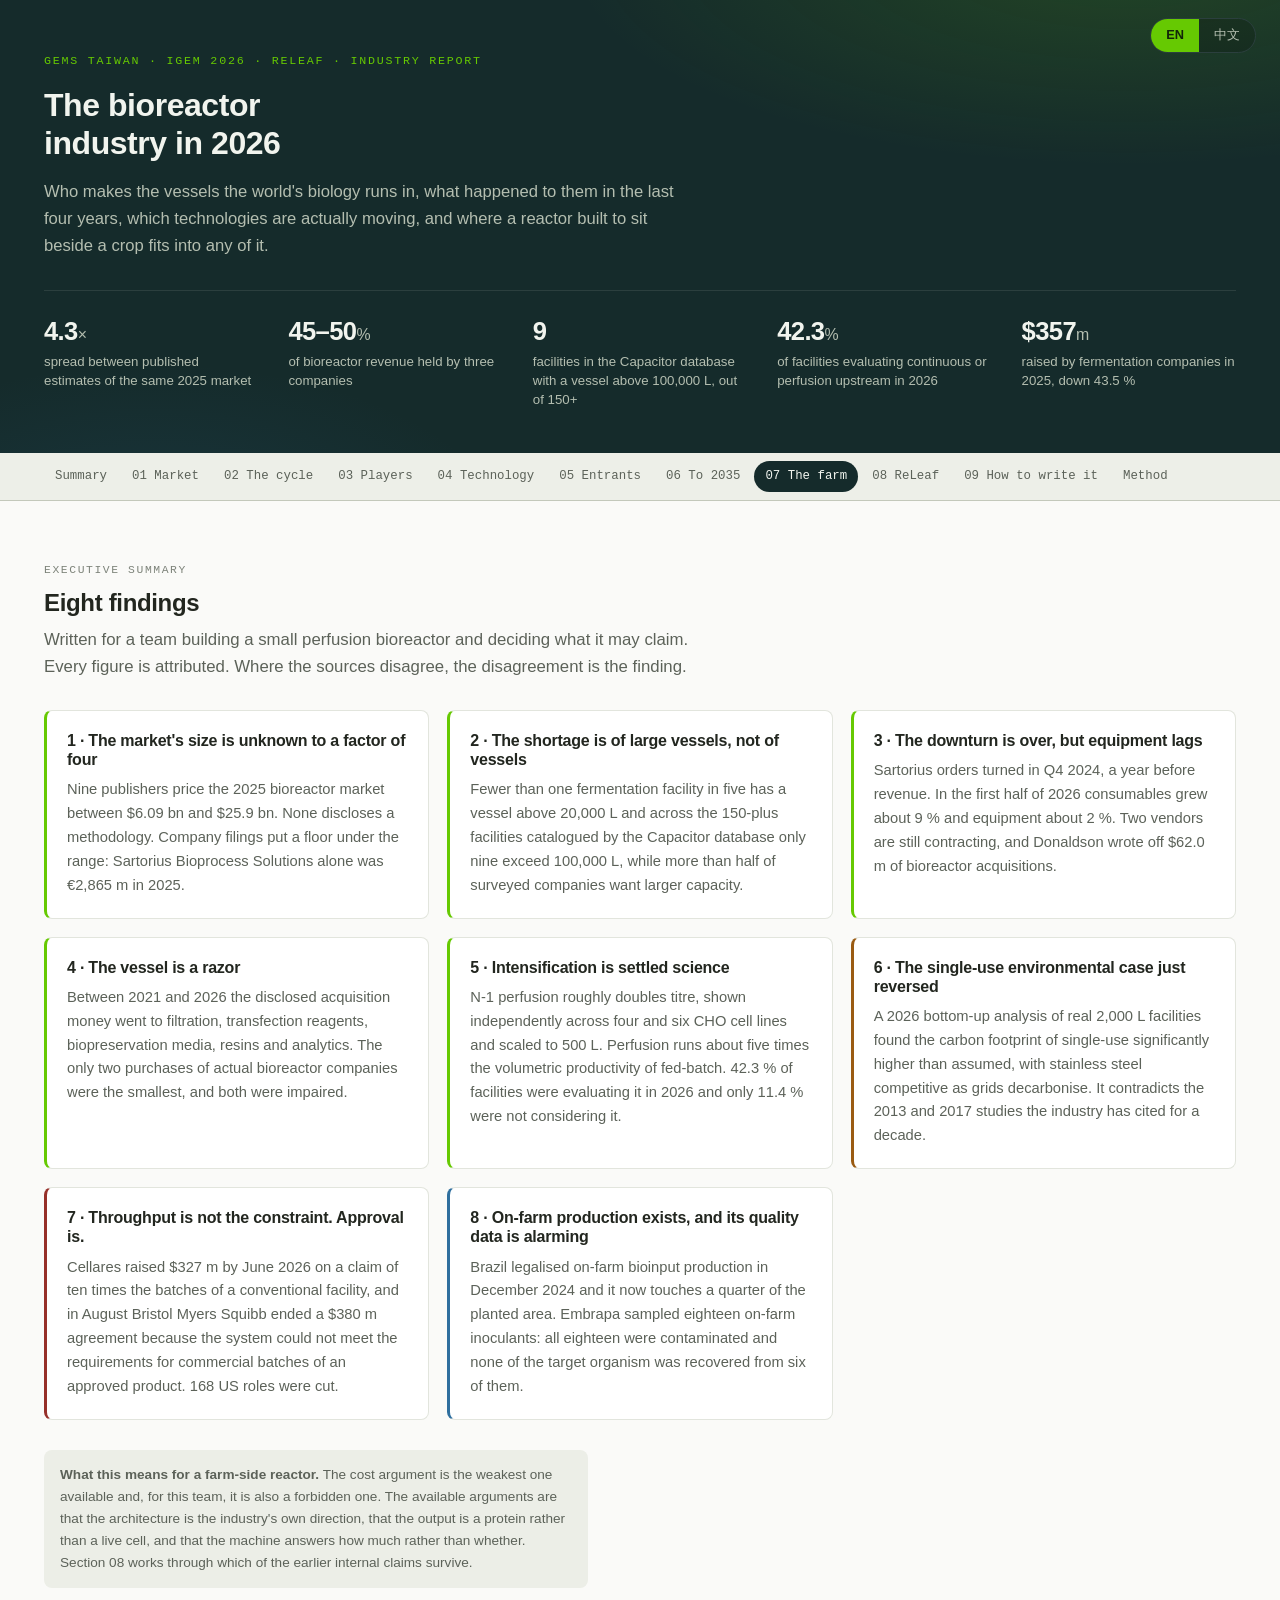
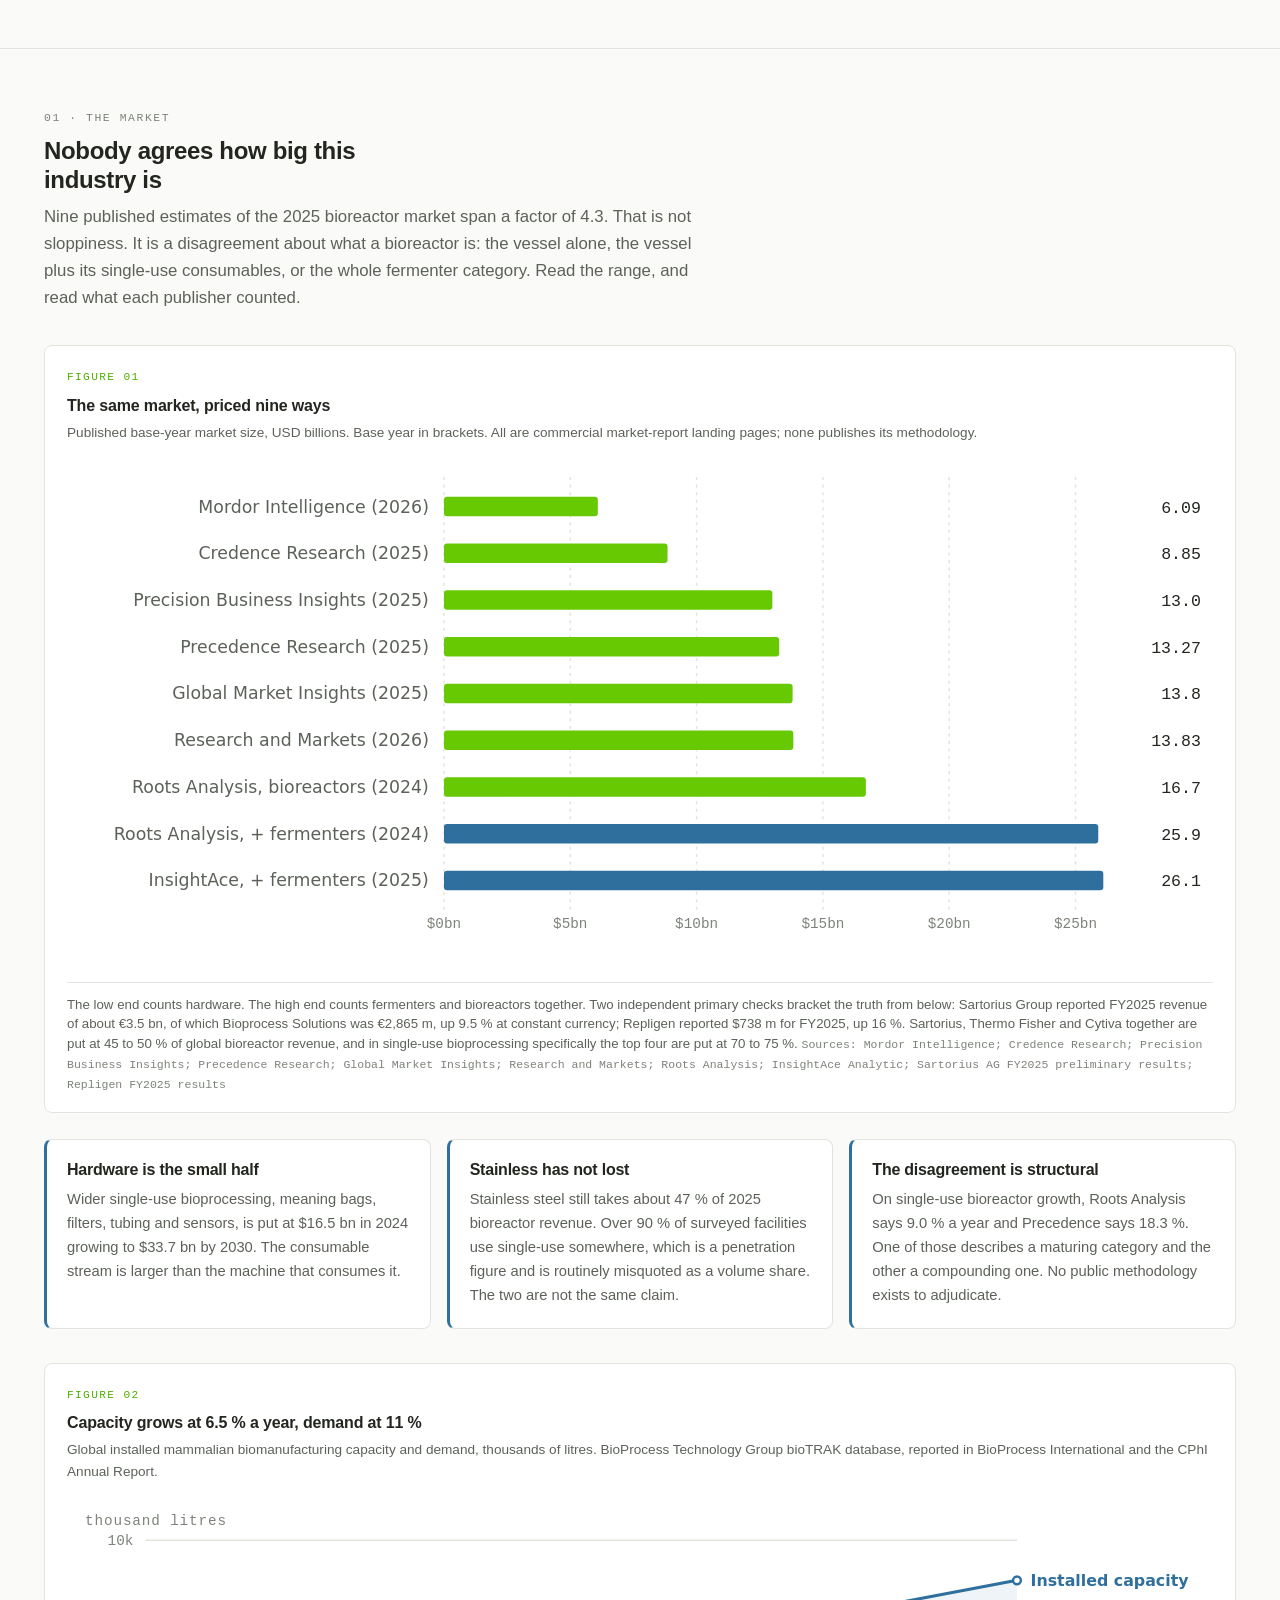
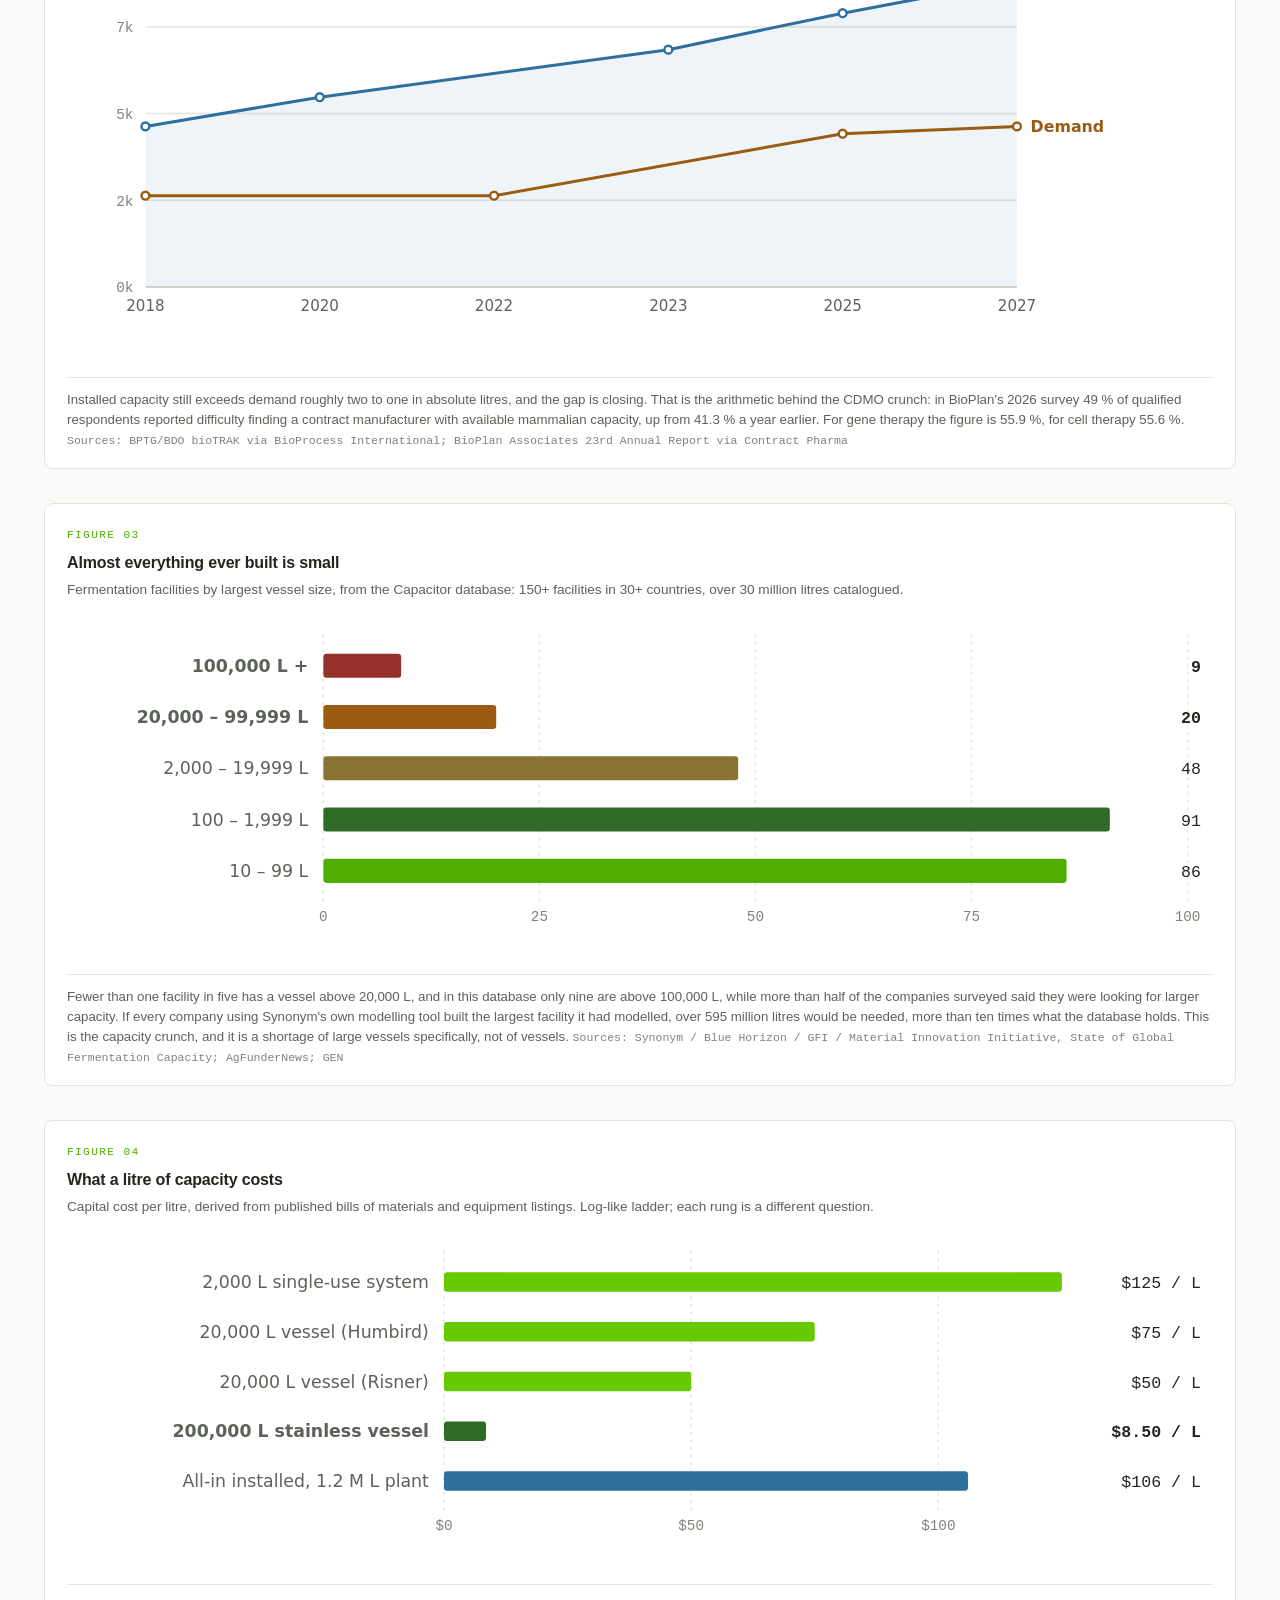
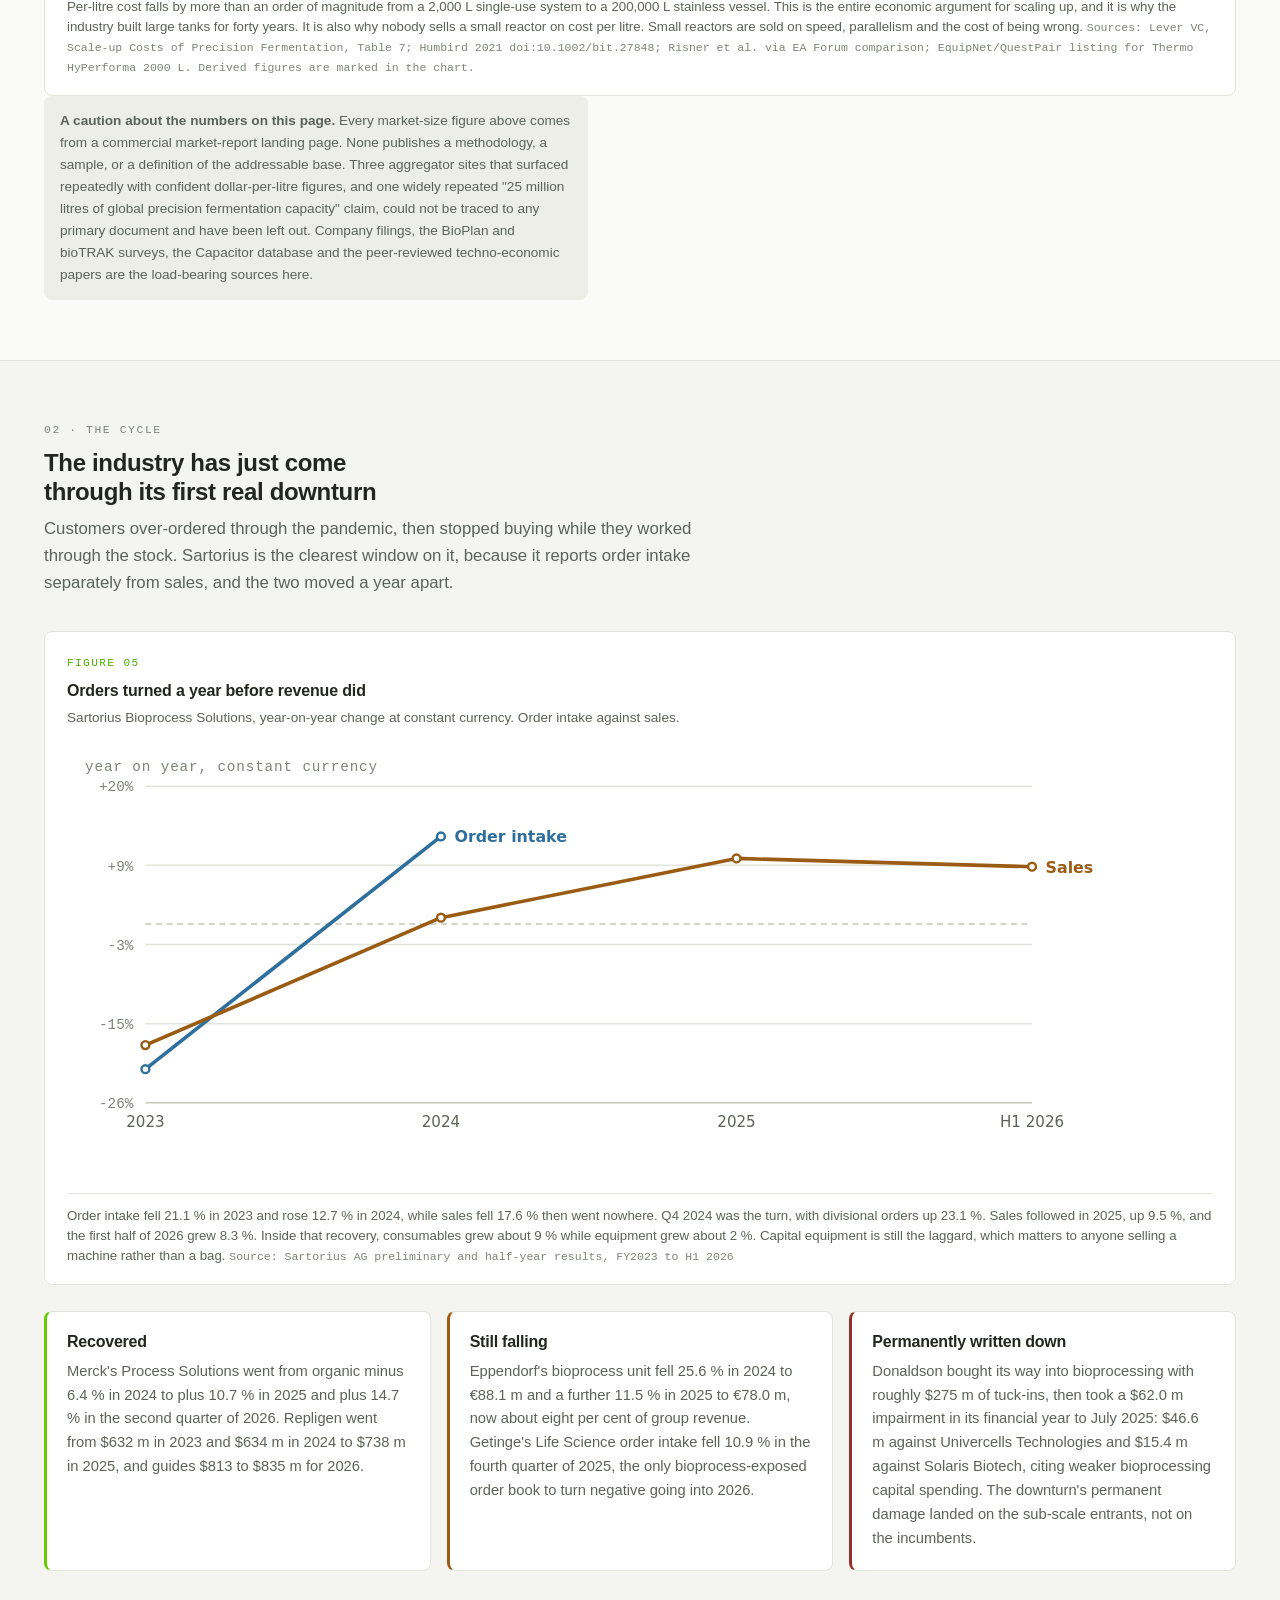
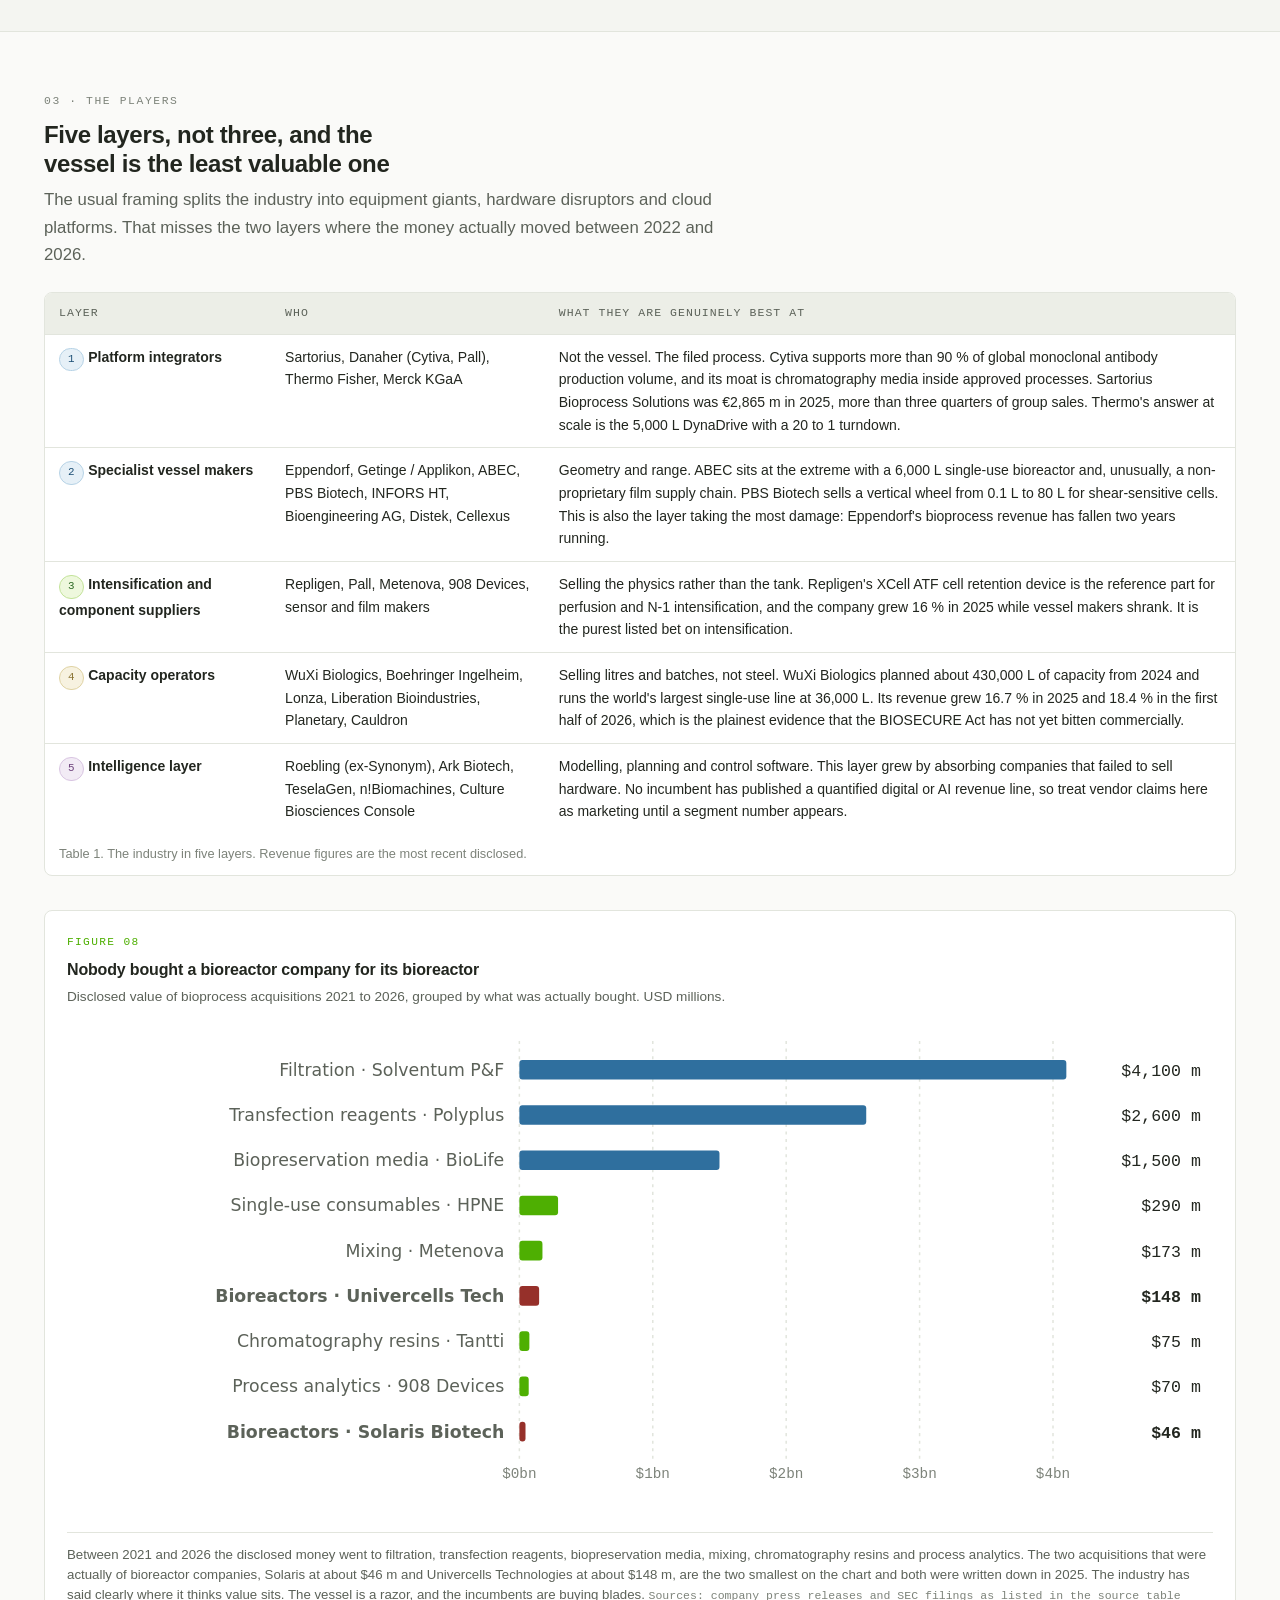
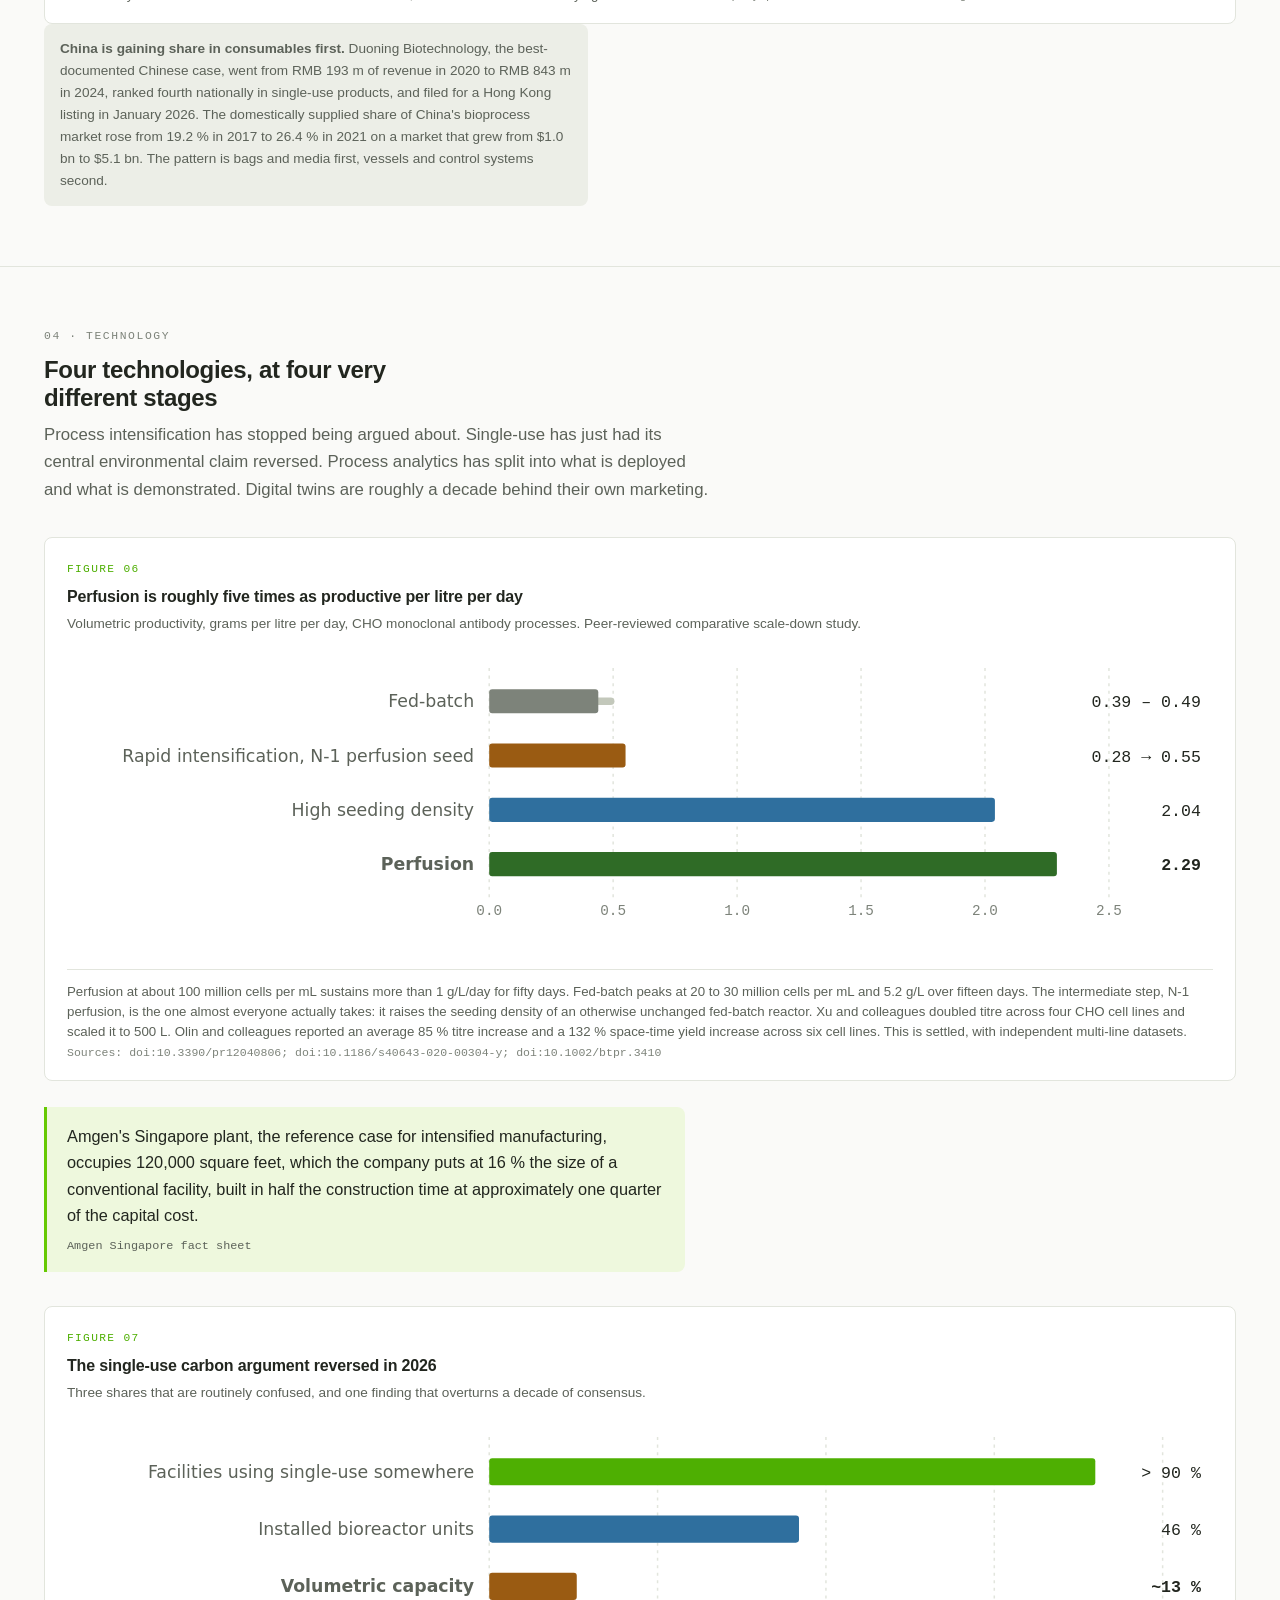
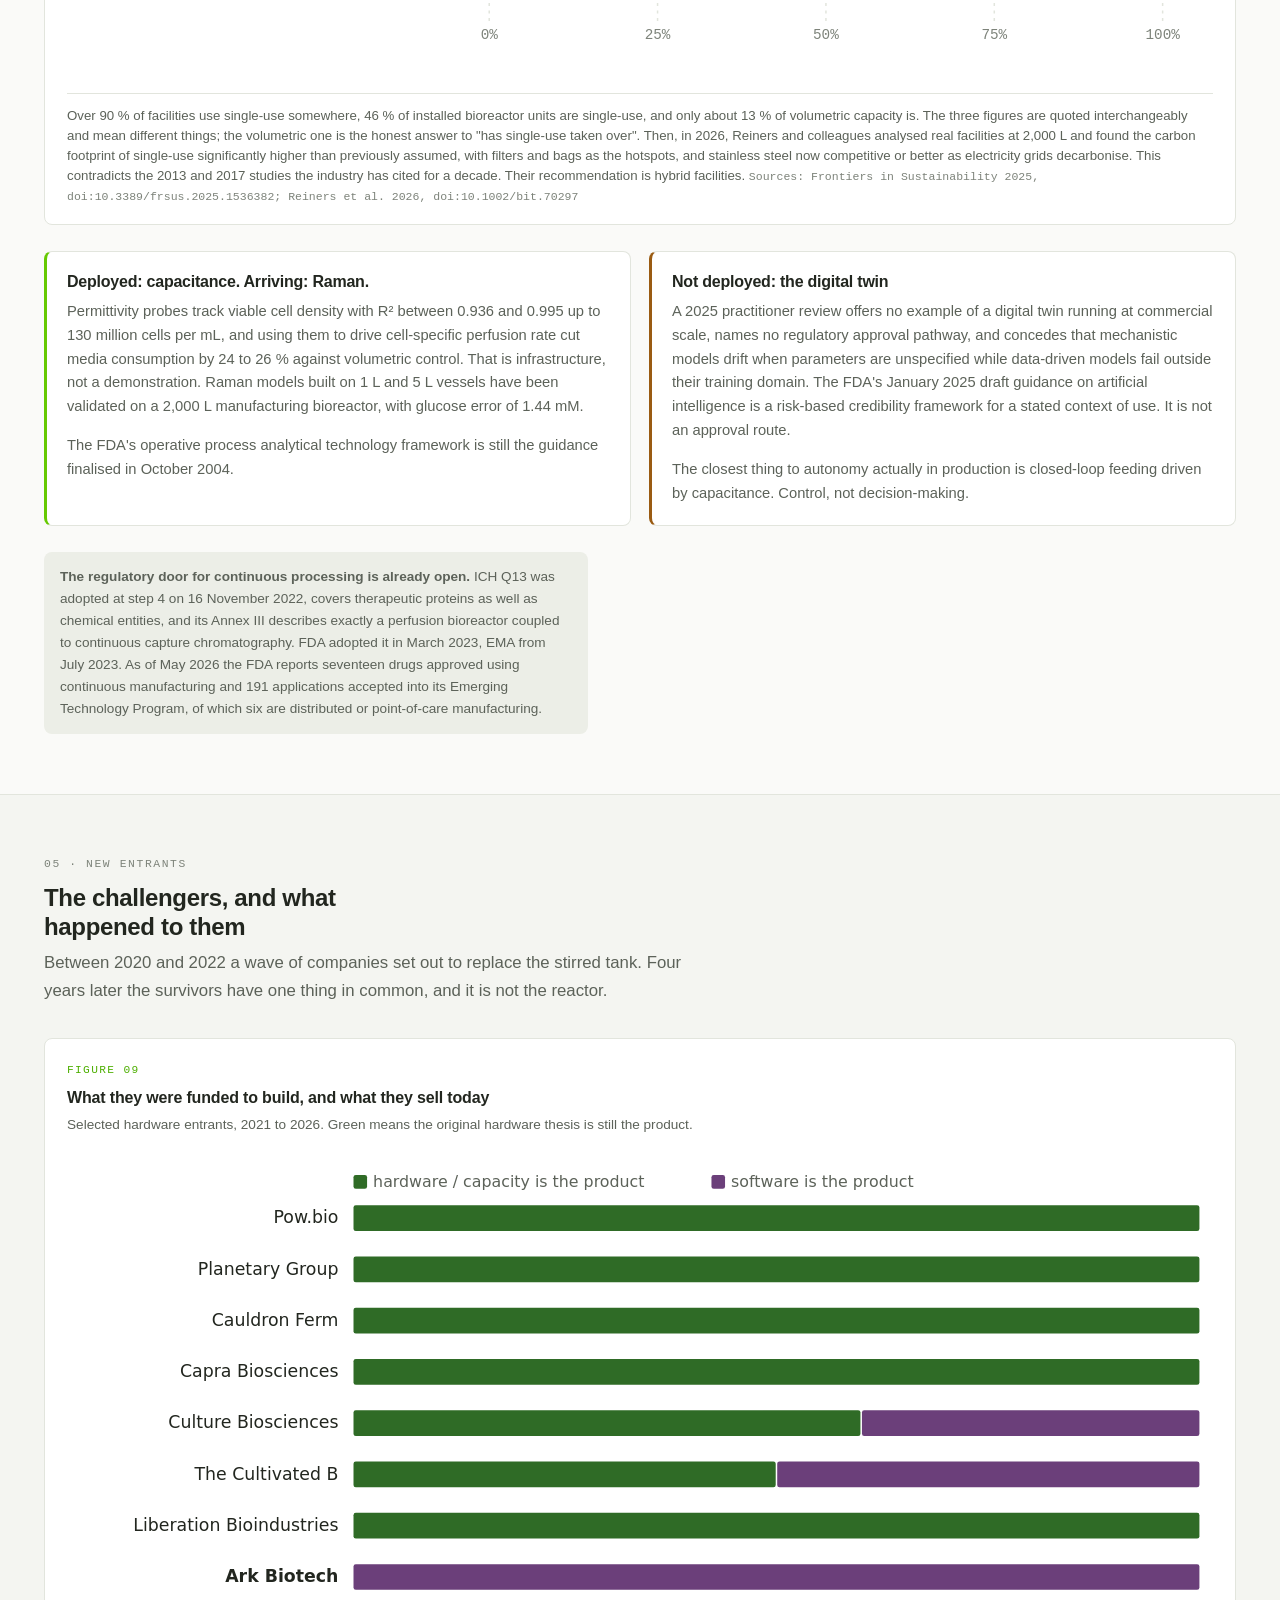
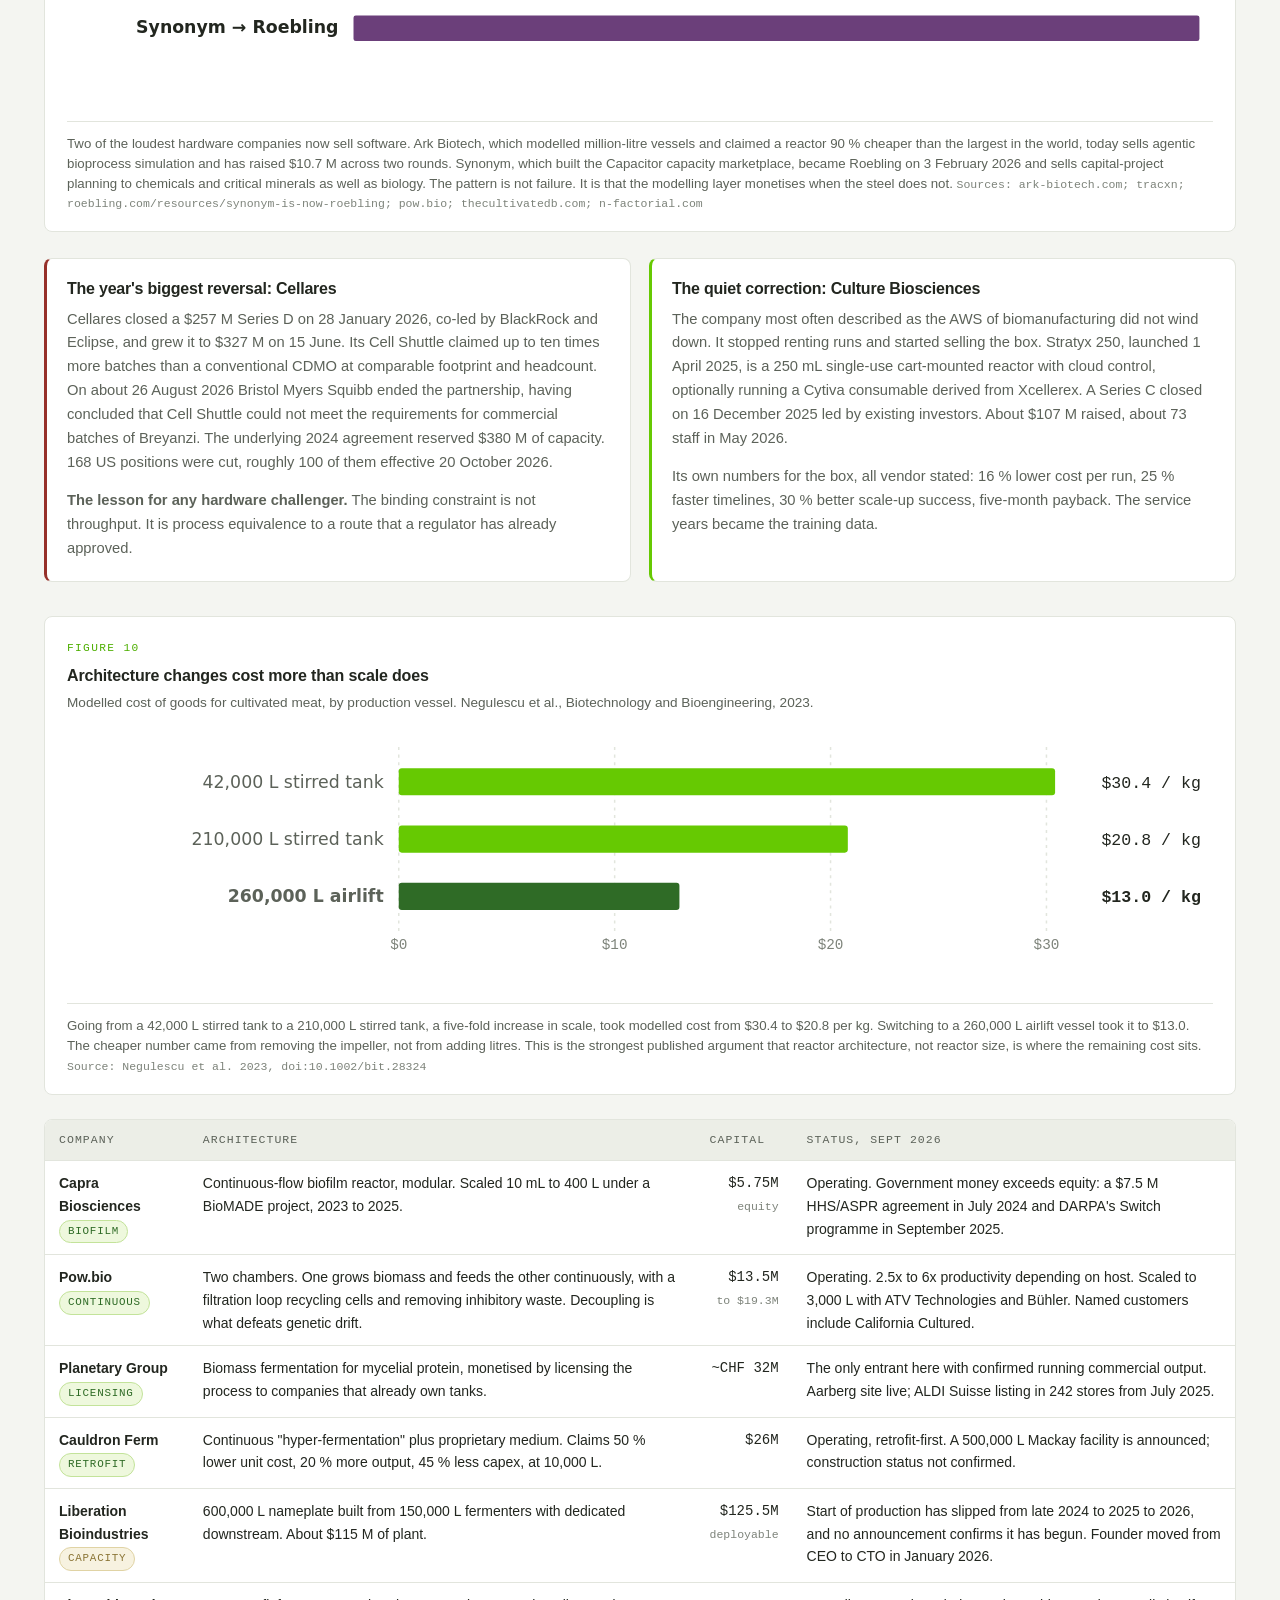
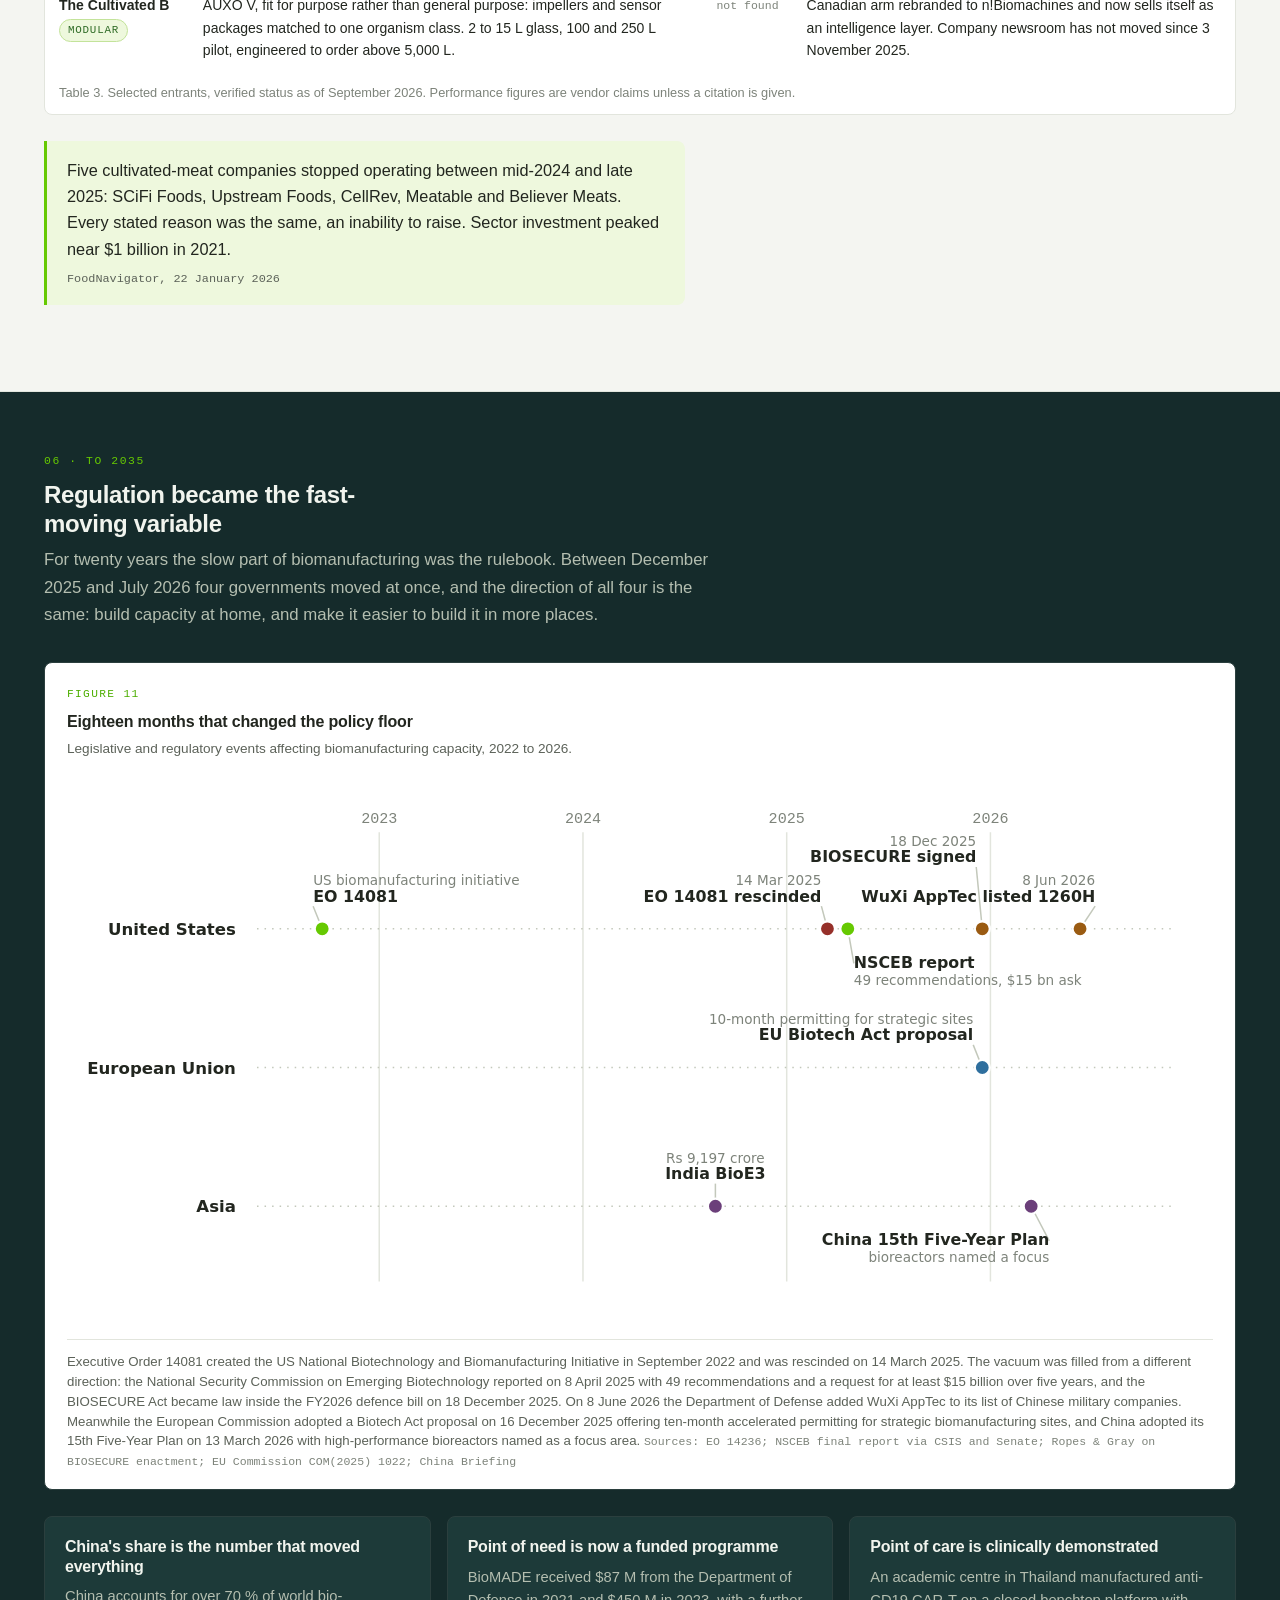
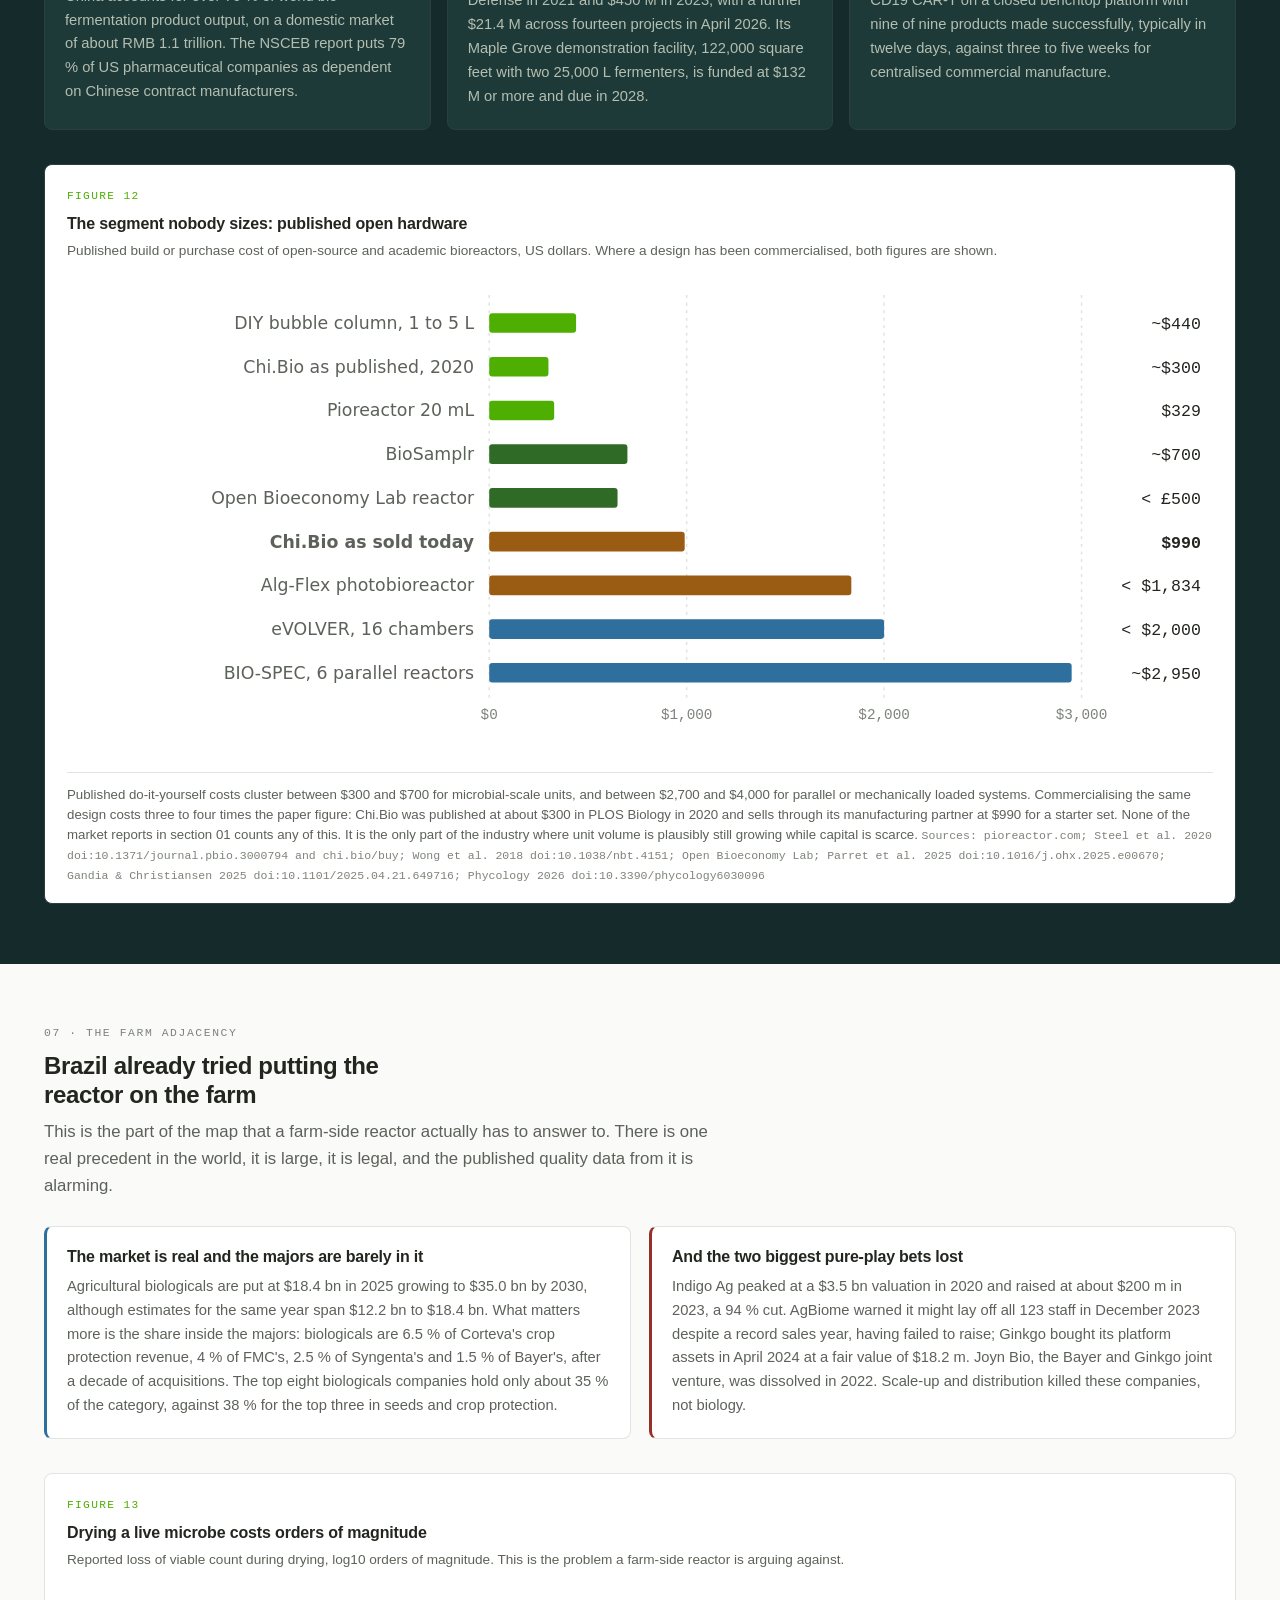
==== commit df547d38: "Qualify the 100,000 L vessel count as the Capacitor database, not a global census Co-Authored-By: Cl" ====
--- a/index.html
+++ b/index.html
@@ -169,7 +169,7 @@
     <div class="statline">
       <div><b>4.3<small>×</small></b><span class="en">spread between published estimates of the same 2025 market</span><span class="zh">同一個 2025 年市場，各家估計相差倍數</span></div>
       <div><b>45–50<small>%</small></b><span class="en">of bioreactor revenue held by three companies</span><span class="zh">三家公司掌握的生物反應器營收占比</span></div>
-      <div><b>9</b><span class="en">fermentation facilities worldwide with a vessel above 100,000 L</span><span class="zh">全球擁有 10 萬公升以上槽體的發酵廠數量</span></div>
+      <div><b>9</b><span class="en">facilities in the Capacitor database with a vessel above 100,000 L, out of 150+</span><span class="zh">Capacitor 資料庫 150 多座廠中，擁有 10 萬公升以上槽體者</span></div>
       <div><b>42.3<small>%</small></b><span class="en">of facilities evaluating continuous or perfusion upstream in 2026</span><span class="zh">2026 年評估連續式或灌流上游製程的廠房比例</span></div>
       <div><b>$357<small>m</small></b><span class="en">raised by fermentation companies in 2025, down 43.5 %</span><span class="zh">2025 年發酵公司募資額，較前一年下降 43.5%</span></div>
     </div>
@@ -197,7 +197,7 @@
 
   <div class="grid2" style="margin-top:30px">
     <div class="card on-brand"><h3>1 · <span class="en">The market's size is unknown to a factor of four</span><span class="zh">市場規模的不確定性達四倍</span></h3><p><span class="en">Nine publishers price the 2025 bioreactor market between $6.09 bn and $25.9 bn. None discloses a methodology. Company filings put a floor under the range: Sartorius Bioprocess Solutions alone was €2,865 m in 2025.</span><span class="zh">九家出版商對 2025 年生物反應器市場的估價介於 60.9 億與 259 億美元之間，沒有一家揭露方法論。公司財報為區間畫出下限：光是 Sartorius 的 Bioprocess Solutions，2025 年就有 28.65 億歐元。</span></p></div>
-    <div class="card on-brand"><h3>2 · <span class="en">The shortage is of large vessels, not of vessels</span><span class="zh">缺的是大槽，不是槽</span></h3><p><span class="en">Fewer than one fermentation facility in five has a vessel above 20,000 L and only nine in the world exceed 100,000 L, while more than half of surveyed companies want larger capacity.</span><span class="zh">不到五分之一的發酵廠擁有 20,000 L 以上的槽體，全球只有九座超過 100,000 L，而超過半數受訪公司想要更大的產能。</span></p></div>
+    <div class="card on-brand"><h3>2 · <span class="en">The shortage is of large vessels, not of vessels</span><span class="zh">缺的是大槽，不是槽</span></h3><p><span class="en">Fewer than one fermentation facility in five has a vessel above 20,000 L and across the 150-plus facilities catalogued by the Capacitor database only nine exceed 100,000 L, while more than half of surveyed companies want larger capacity.</span><span class="zh">不到五分之一的發酵廠擁有 20,000 L 以上的槽體，而 Capacitor 資料庫收錄的 150 多座廠中只有九座超過 100,000 L，而超過半數受訪公司想要更大的產能。</span></p></div>
     <div class="card on-brand"><h3>3 · <span class="en">The downturn is over, but equipment lags</span><span class="zh">衰退結束了，但設備落後</span></h3><p><span class="en">Sartorius orders turned in Q4 2024, a year before revenue. In the first half of 2026 consumables grew about 9 % and equipment about 2 %. Two vendors are still contracting, and Donaldson wrote off $62.0 m of bioreactor acquisitions.</span><span class="zh">Sartorius 的訂單在 2024 年第四季反轉，比營收早一年。2026 年上半年耗材成長約 9%，設備約 2%。有兩家供應商仍在萎縮，而 Donaldson 對其生物反應器併購認列了 6,200 萬美元減損。</span></p></div>
     <div class="card on-brand"><h3>4 · <span class="en">The vessel is a razor</span><span class="zh">槽體是刮鬍刀</span></h3><p><span class="en">Between 2021 and 2026 the disclosed acquisition money went to filtration, transfection reagents, biopreservation media, resins and analytics. The only two purchases of actual bioreactor companies were the smallest, and both were impaired.</span><span class="zh">2021 至 2026 年，揭露的併購金額流向過濾、轉染試劑、生物保存介質、層析介質與分析。唯二真正買下生物反應器公司的交易金額最小，而且兩筆都已減損。</span></p></div>
     <div class="card on-brand"><h3>5 · <span class="en">Intensification is settled science</span><span class="zh">製程強化已成定論</span></h3><p><span class="en">N-1 perfusion roughly doubles titre, shown independently across four and six CHO cell lines and scaled to 500 L. Perfusion runs about five times the volumetric productivity of fed-batch. 42.3 % of facilities were evaluating it in 2026 and only 11.4 % were not considering it.</span><span class="zh">N-1 灌流使效價約倍增，在四株與六株 CHO 細胞上各自獨立證實，並放大到 500 L。灌流的體積生產力約為饋料批次的五倍。2026 年有 42.3% 的廠房正在評估，完全不考慮的只剩 11.4%。</span></p></div>
@@ -244,7 +244,7 @@
     <div class="figtitle"><span class="en">Almost everything ever built is small</span><span class="zh">蓋出來的東西，幾乎全都很小</span></div>
     <div class="figsub"><span class="en">Fermentation facilities by largest vessel size, from the Capacitor database: 150+ facilities in 30+ countries, over 30 million litres catalogued.</span><span class="zh">依最大槽體尺寸區分的發酵廠數量，來自 Capacitor 資料庫：30 多國、150 多座廠、逾 3,000 萬公升。</span></div>
     <div id="fig-vessels"></div>
-    <figcaption><span class="en">Fewer than one facility in five has a vessel above 20,000 L, and only nine in the world are above 100,000 L, while more than half of the companies surveyed said they were looking for larger capacity. If every company using Synonym's own modelling tool built the largest facility it had modelled, over 595 million litres would be needed, more than ten times what the database holds. This is the capacity crunch, and it is a shortage of large vessels specifically, not of vessels.</span><span class="zh">不到五分之一的廠有 20,000 L 以上的槽體，全世界只有九座超過 100,000 L；但超過半數受訪公司說他們正在找更大的產能。若每家使用 Synonym 建模工具的公司都蓋出它模擬過的最大廠，需要超過 5.95 億公升，是資料庫現有量的十倍以上。這就是所謂產能荒，而且缺的明確是「大槽」，不是「槽」。</span>
+    <figcaption><span class="en">Fewer than one facility in five has a vessel above 20,000 L, and in this database only nine are above 100,000 L, while more than half of the companies surveyed said they were looking for larger capacity. If every company using Synonym's own modelling tool built the largest facility it had modelled, over 595 million litres would be needed, more than ten times what the database holds. This is the capacity crunch, and it is a shortage of large vessels specifically, not of vessels.</span><span class="zh">不到五分之一的廠有 20,000 L 以上的槽體，而這份資料庫中只有九座超過 100,000 L；但超過半數受訪公司說他們正在找更大的產能。若每家使用 Synonym 建模工具的公司都蓋出它模擬過的最大廠，需要超過 5.95 億公升，是資料庫現有量的十倍以上。這就是所謂產能荒，而且缺的明確是「大槽」，不是「槽」。</span>
     <span class="src">Sources: Synonym / Blue Horizon / GFI / Material Innovation Initiative, State of Global Fermentation Capacity; AgFunderNews; GEN</span></figcaption>
   </figure>
 
@@ -639,7 +639,7 @@
 
   <h3 style="margin-top:34px"><span class="en">The bioreactor page, in the order a judge reads it</span><span class="zh">生物反應器頁面，依評審閱讀順序</span></h3>
   <ol class="body" style="padding-left:1.3em">
-    <li><span class="en"><b>Open on the industry, not on ourselves.</b> Fewer than one fermentation facility in five worldwide has a vessel above 20,000 L, and only nine have one above 100,000 L. The industry's shortage is of large vessels. Ours is a different shortage, and naming theirs first is what earns the right to name ours.</span><span class="zh"><b>從產業開場，不要從自己開場。</b>全世界不到五分之一的發酵廠有 20,000 L 以上的槽體，只有九座超過 100,000 L。產業缺的是大槽。我們缺的是另一種東西，而先講清楚他們缺什麼，才換得到講我們缺什麼的資格。</span></li>
+    <li><span class="en"><b>Open on the industry, not on ourselves.</b> In the largest public catalogue of fermentation capacity, fewer than one facility in five has a vessel above 20,000 L and only nine have one above 100,000 L. The industry's shortage is of large vessels. Ours is a different shortage, and naming theirs first is what earns the right to name ours.</span><span class="zh"><b>從產業開場，不要從自己開場。</b>在目前最大的公開發酵產能名錄中，不到五分之一的廠有 20,000 L 以上的槽體，只有九座超過 100,000 L。產業缺的是大槽。我們缺的是另一種東西，而先講清楚他們缺什麼，才換得到講我們缺什麼的資格。</span></li>
     <li><span class="en"><b>Then the architecture, with the reason it was chosen.</b> Perfusion with full cell retention, single-use module, scale out by module count. Cite van Reis for the scale-up rule and say which similarity group is sacrificed. Dr. Yuet recommended a packed bed and we still owe him a written justification for hollow fibre. Put that on the page. It reads as engineering, not as an oversight.</span><span class="zh"><b>再講架構，並且講為什麼選它。</b>全細胞截留的灌流、拋棄式模組、以模組數量橫向擴充。放大規則引用 van Reis，並說明放棄了哪一組相似性。Yuet 老師建議的是填充床，我們還欠他一份選擇中空纖維的書面理由。把這件事寫在頁面上。它讀起來是工程，不是疏漏。</span></li>
     <li><span class="en"><b>Then the measurement, and the failure inside it.</b> 434 hours of unbroken logging. The scatter rose between 240 and 300 hours, and over exactly those hours the photometer's reference channel fell from 25.8 to 9.3 lux. The instrument recorded when to distrust itself. Lead with that, not with the growth curve.</span><span class="zh"><b>再講量測，以及量測裡的失效。</b>434 小時不間斷紀錄。散布在第 240 至 300 小時之間放大，而正好在那幾個小時，光度計的參考通道從 25.8 lux 掉到 9.3 lux。儀器記錄下了何時不該相信自己。用這件事開頭，不要用生長曲線。</span></li>
     <li><span class="en"><b>Then the model, with its corrections visible.</b> The critical-flux particle radius was wrong at 1.5 µm and is right at 0.7 µm, and correcting it moved the fouling margin from 0.26 to 0.73. Showing a correction is worth more than showing a result.</span><span class="zh"><b>再講模型，並且讓修正可見。</b>臨界通量的粒徑取 1.5 µm 是錯的，正確值是 0.7 µm，修正後結垢餘裕從 0.26 移到 0.73。展示一次修正，比展示一個結果值錢。</span></li>
@@ -651,7 +651,7 @@
     <div class="card">
       <span class="tag t3">A</span>
       <h3 style="margin-top:10px"><span class="en">The empty quadrant</span><span class="zh">空的象限</span></h3>
-      <p><span class="en"><i>"Nine fermentation plants in the world have a vessel above 100,000 litres. None of them is within a kilometre of a field."</i></span><span class="zh"><i>「全世界有九座發酵廠擁有 10 萬公升以上的槽體。沒有任何一座在田的一公里之內。」</i></span></p>
+      <p><span class="en"><i>"Nine fermentation plants in the largest public catalogue have a vessel above 100,000 litres. None of them is within a kilometre of a field."</i></span><span class="zh"><i>「目前最大的公開名錄中，有九座發酵廠擁有 10 萬公升以上的槽體。沒有任何一座在田的一公里之內。」</i></span></p>
       <p><span class="en">Strongest on evidence. It uses an industry number rather than a claim about ourselves, and the second sentence does all the work without asserting anything we have not built.</span><span class="zh">證據面最強。用的是產業數字而不是關於自己的主張，而且第二句完成了全部工作，卻沒有主張任何我們尚未做出的東西。</span></p>
     </div>
     <div class="card on-brand">
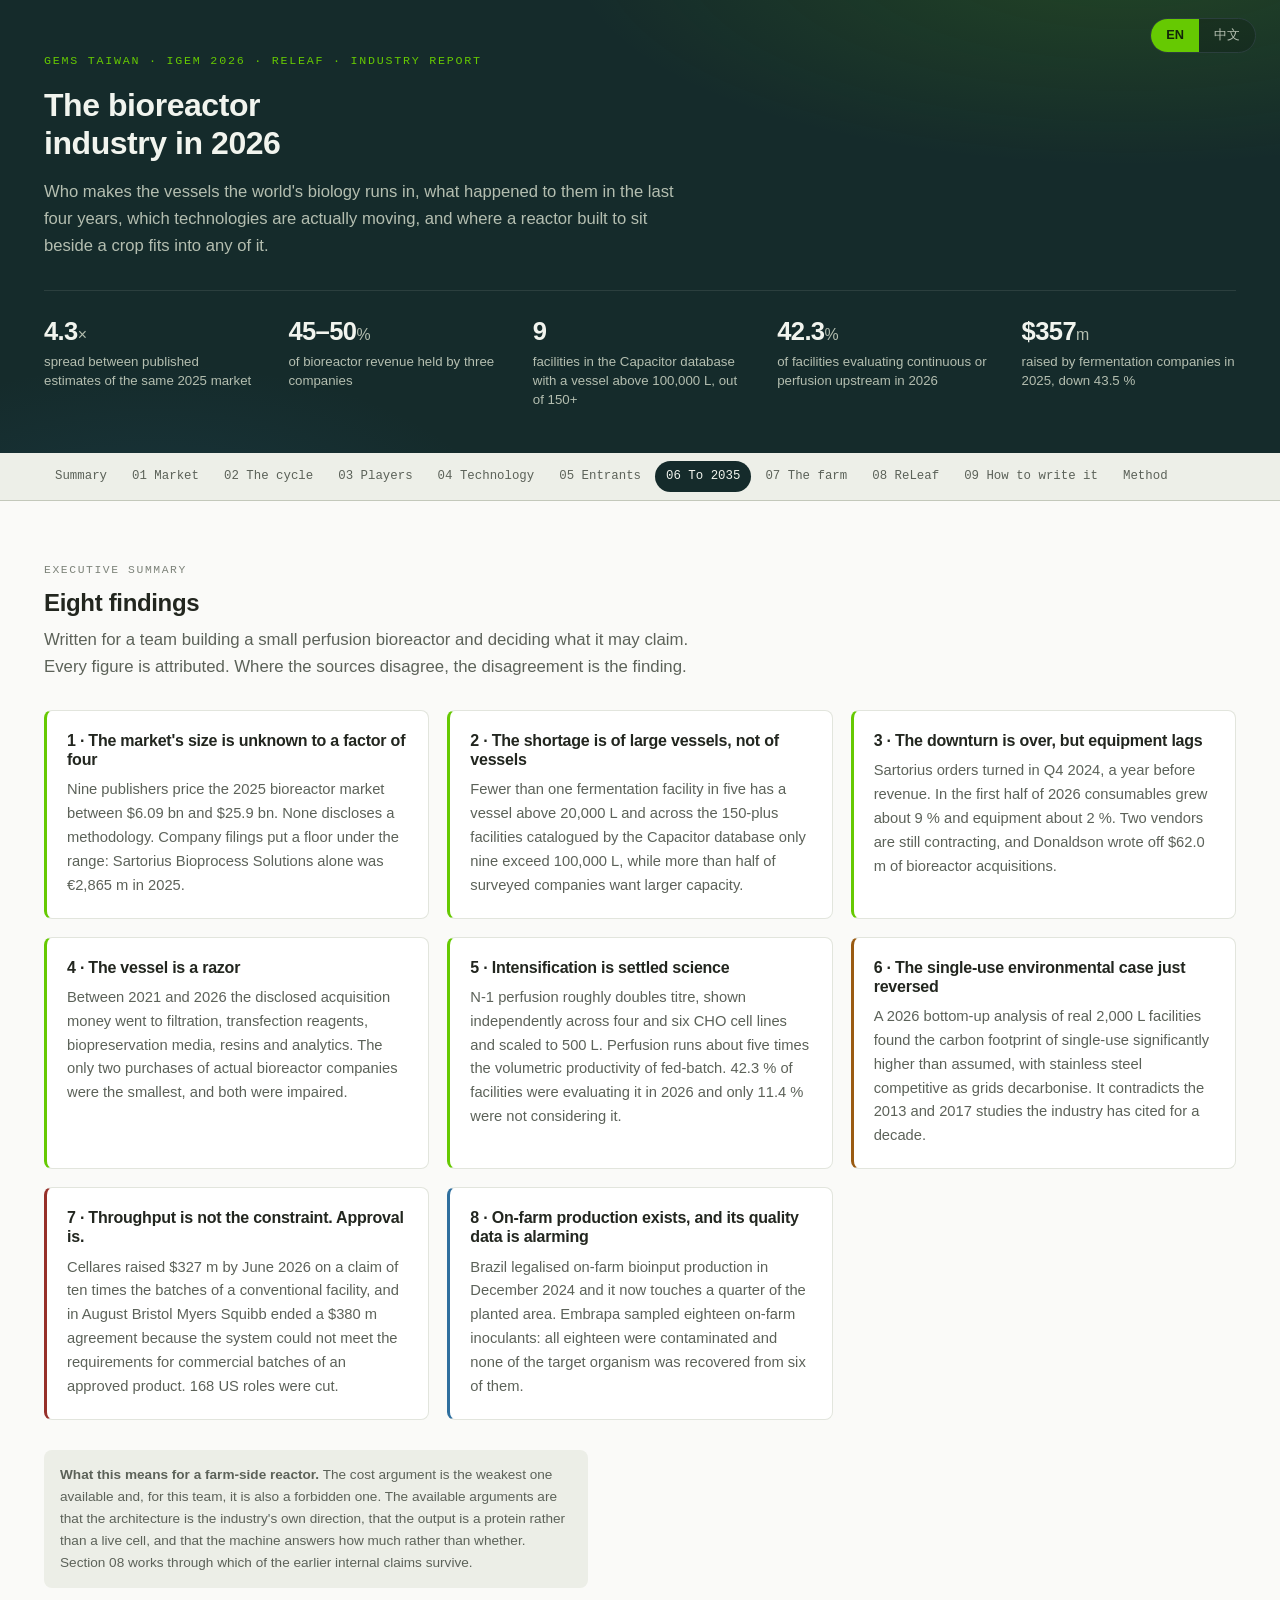
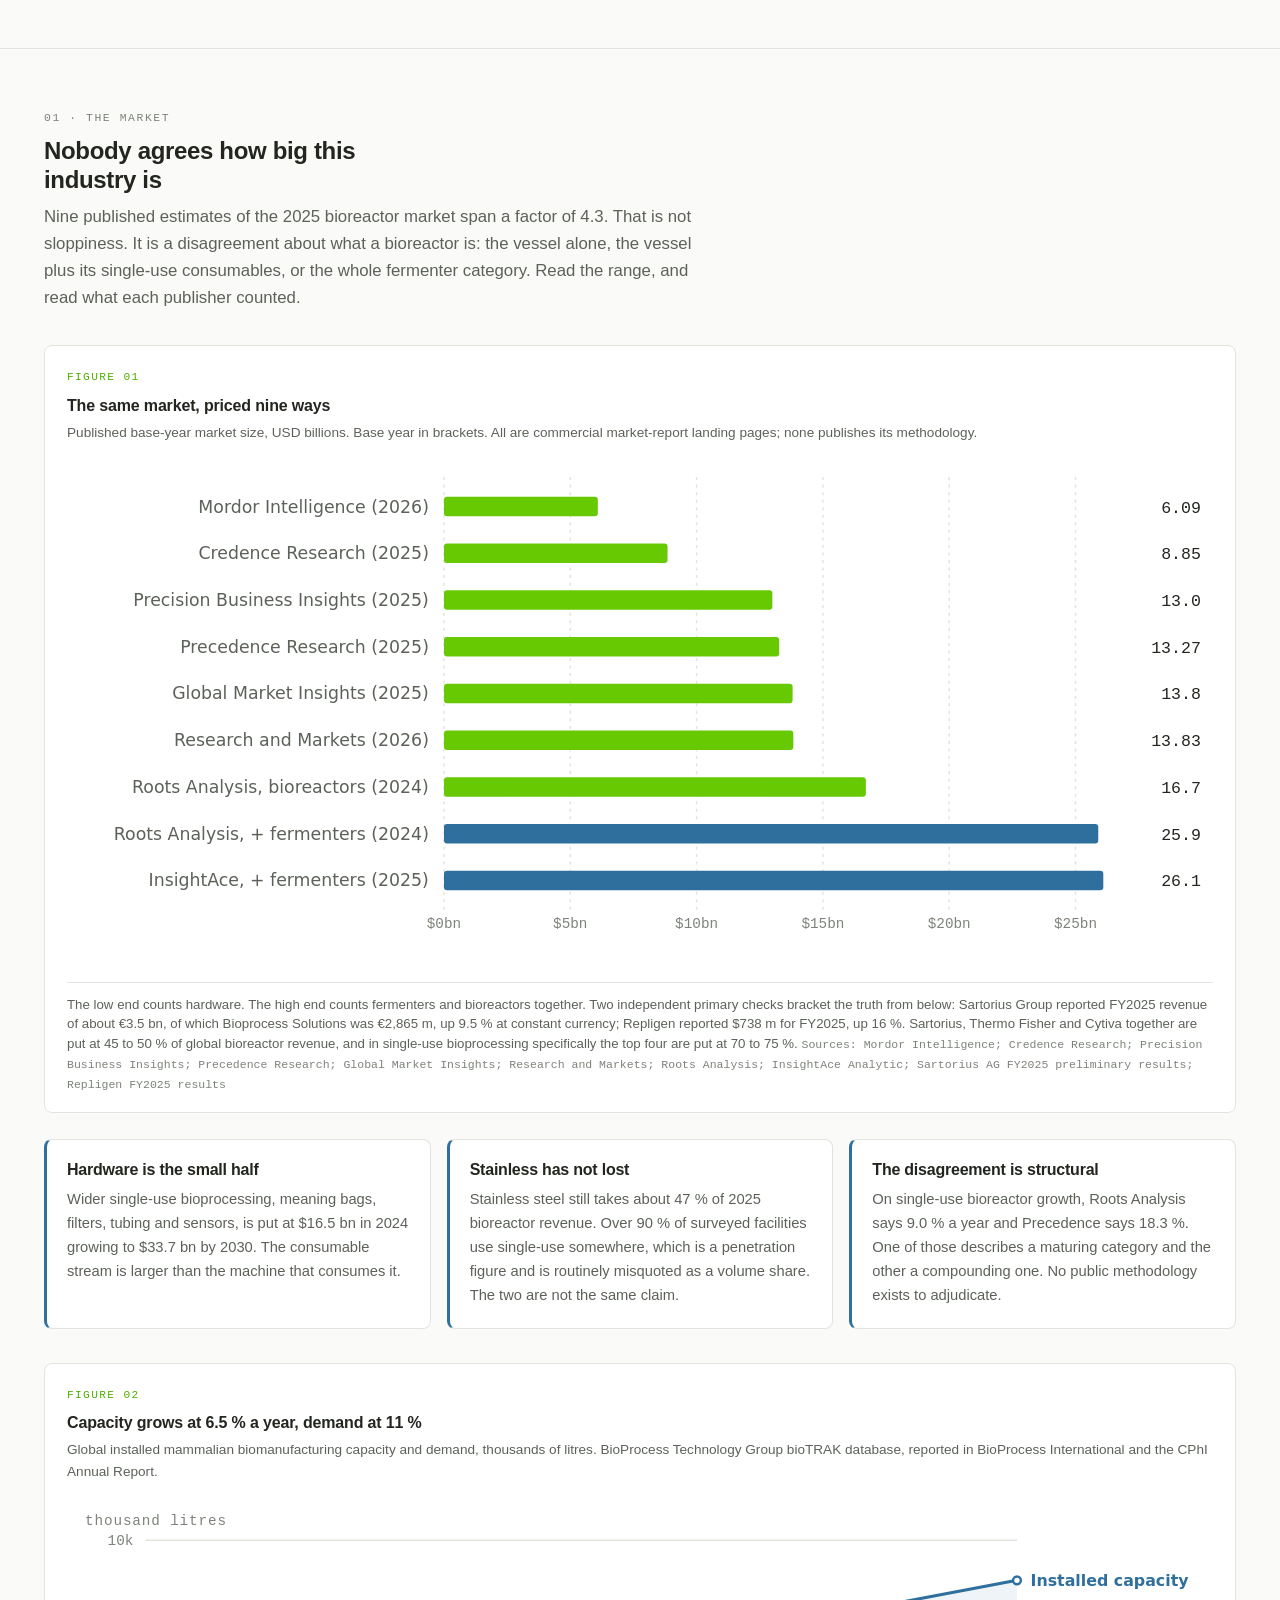
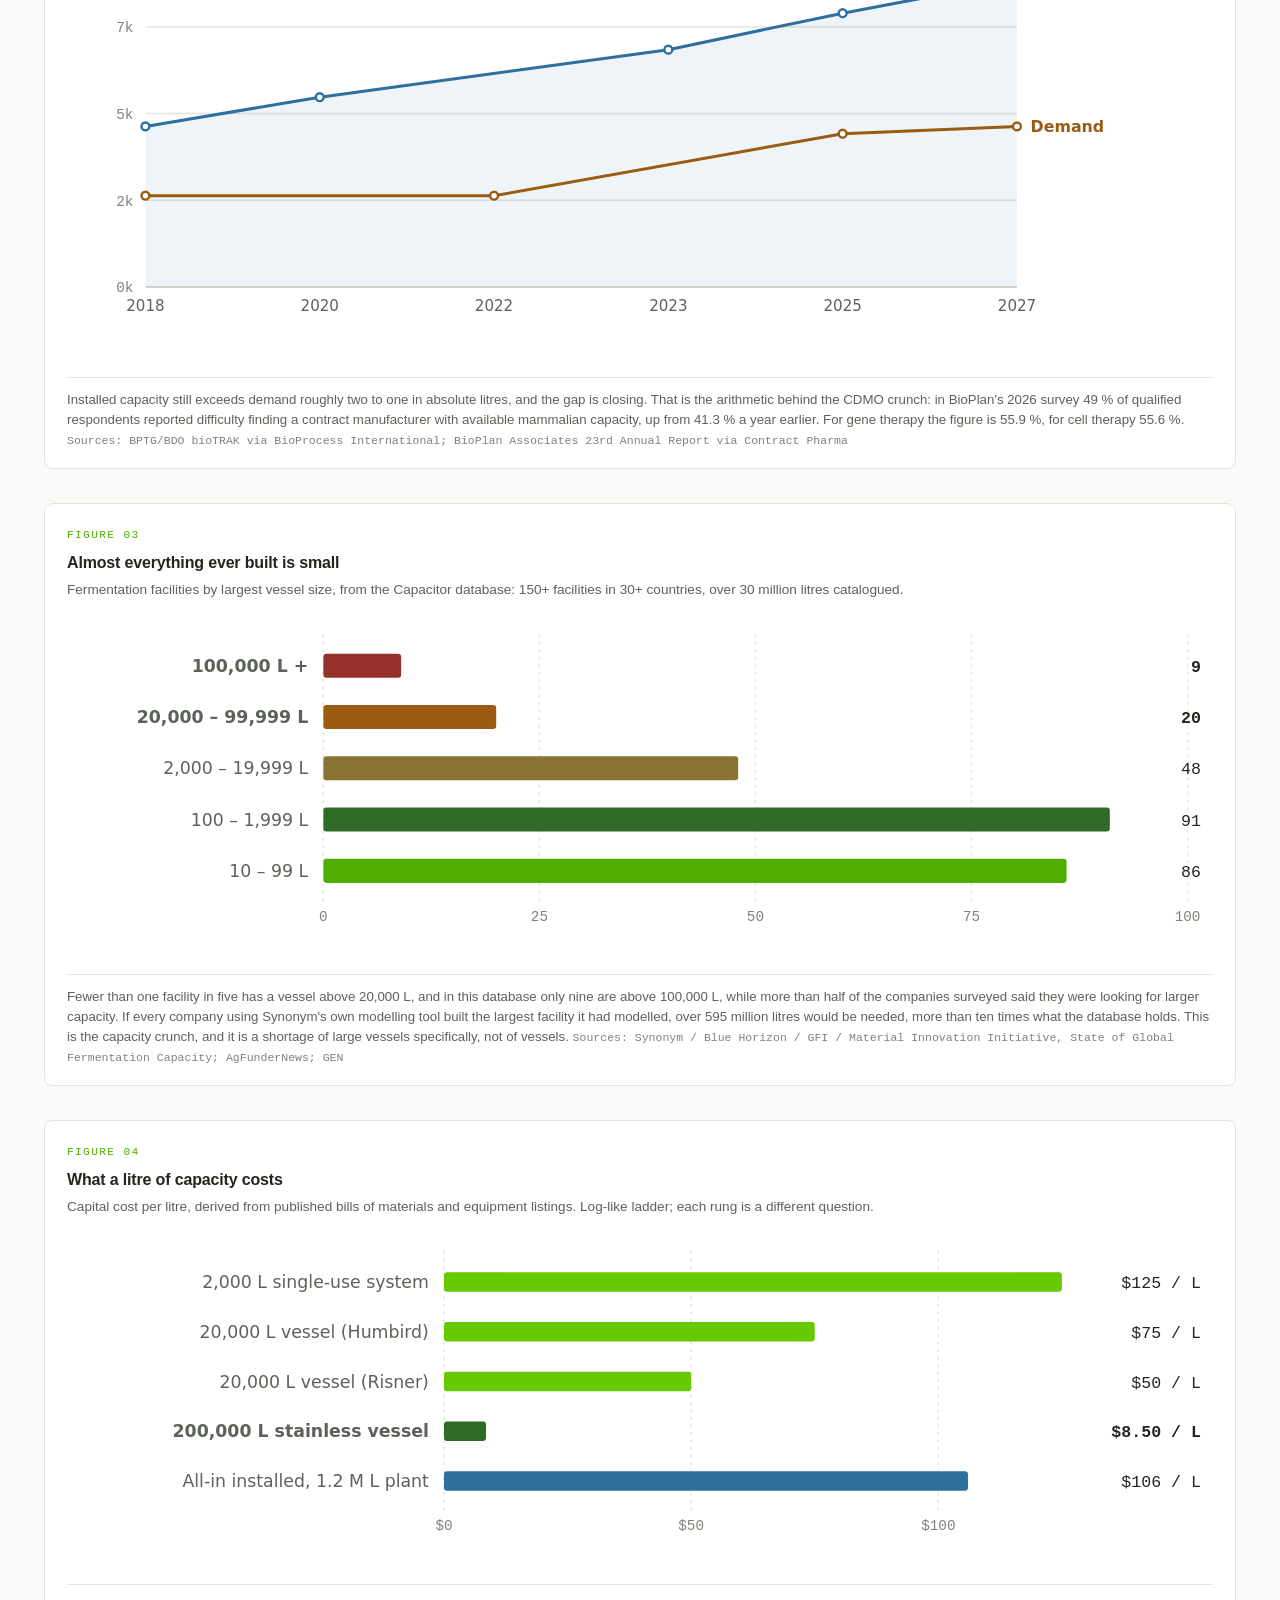
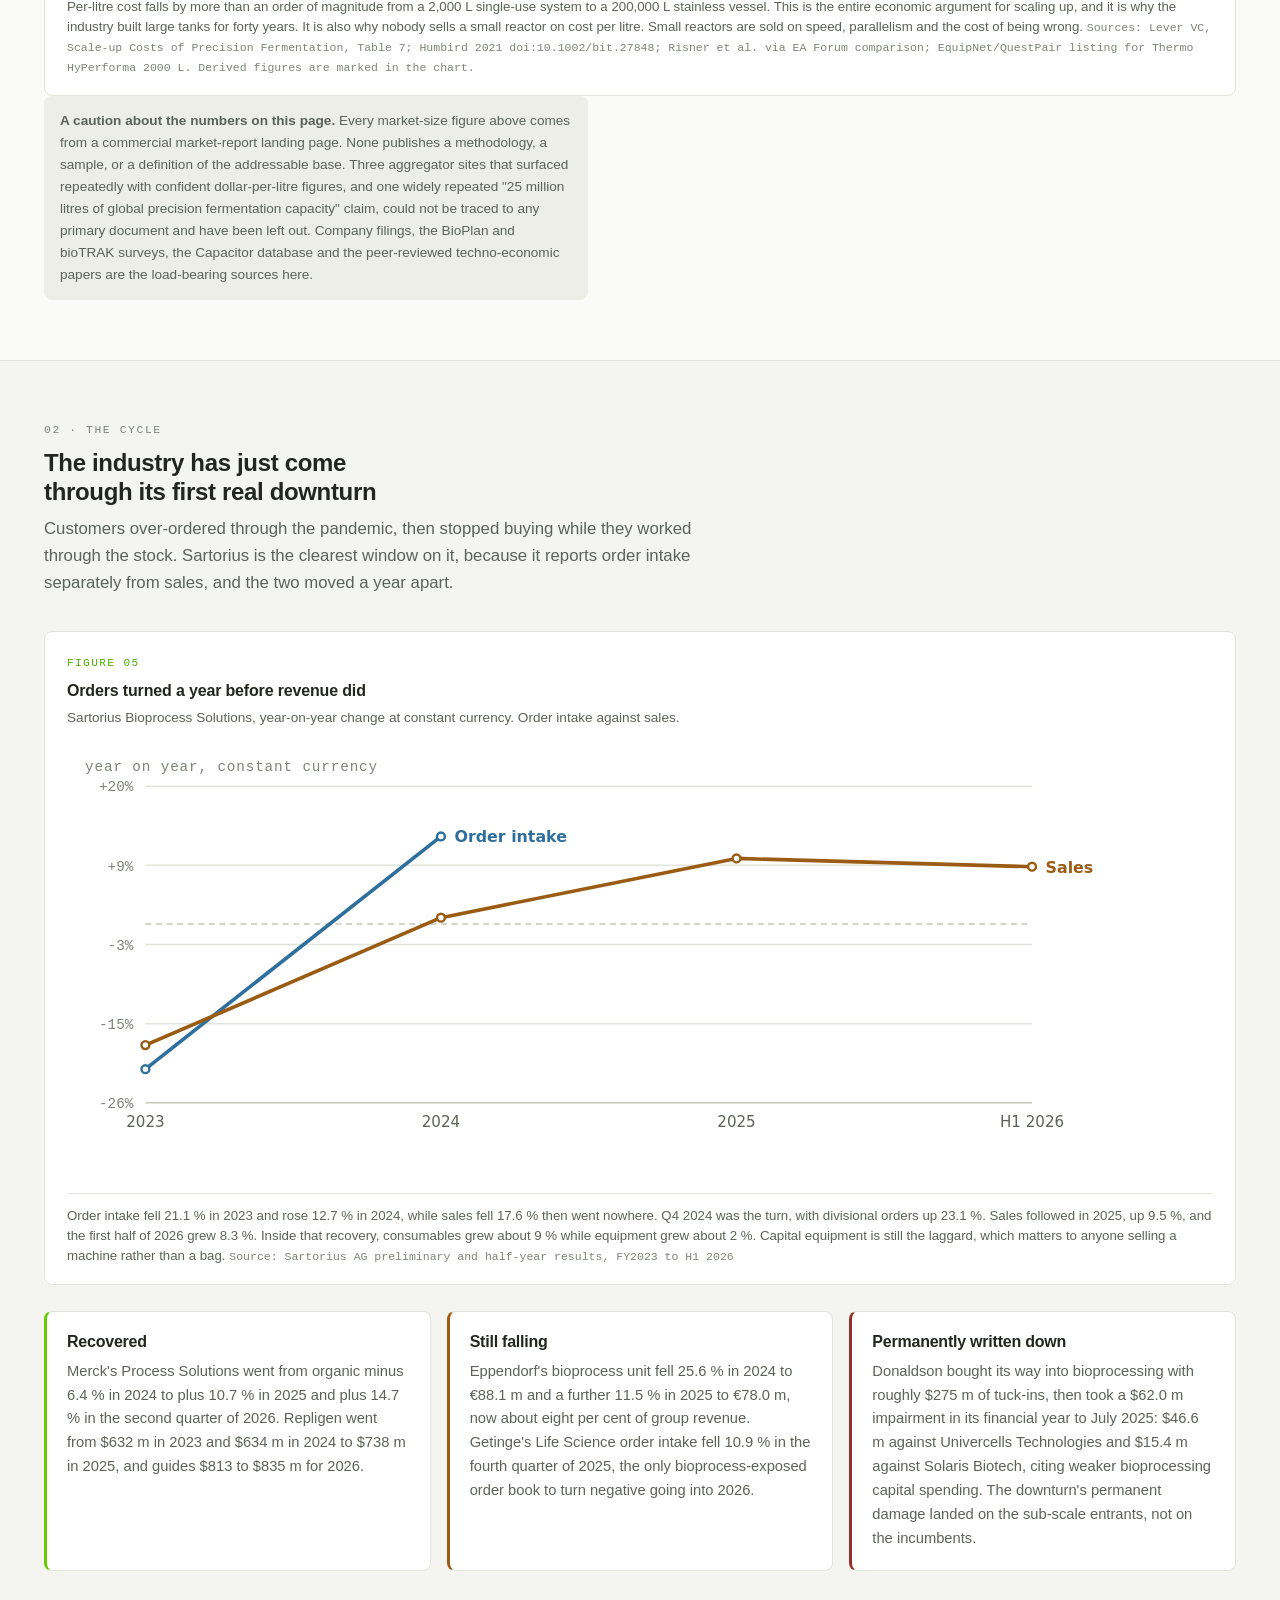
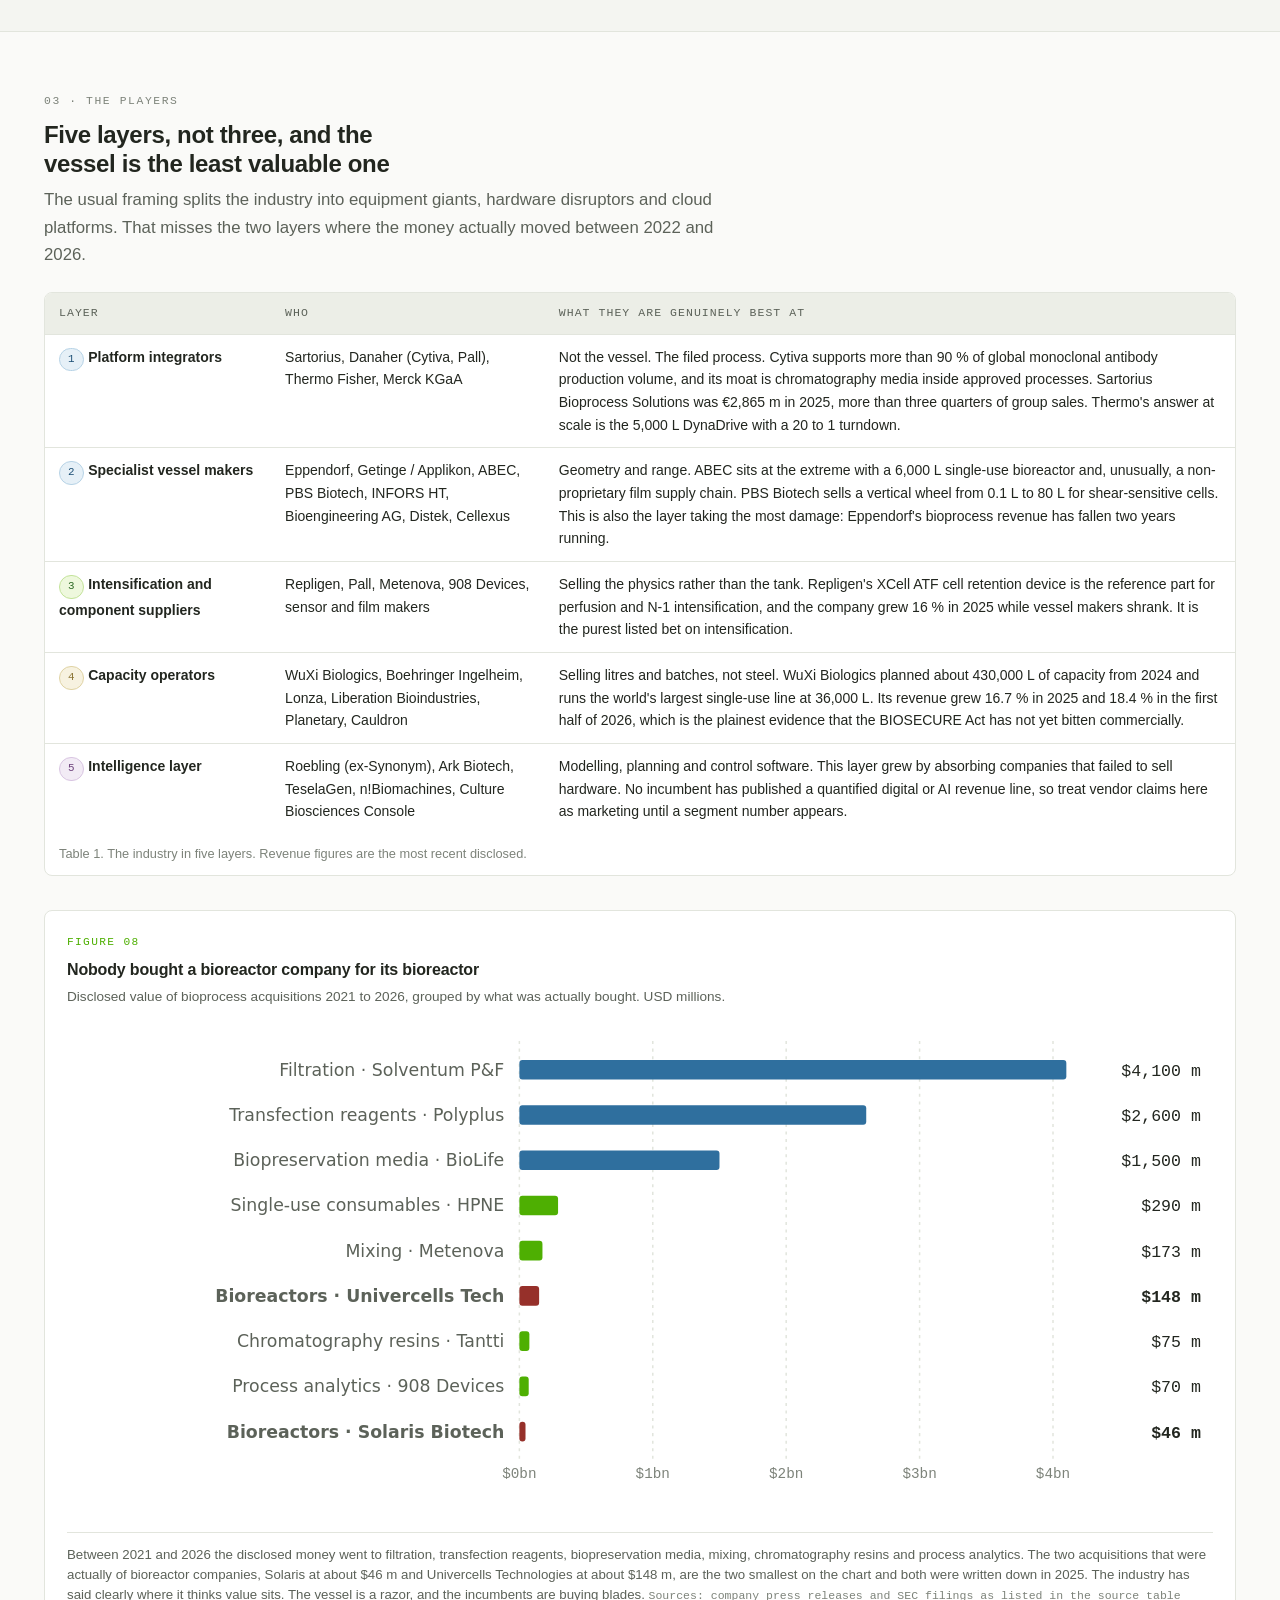
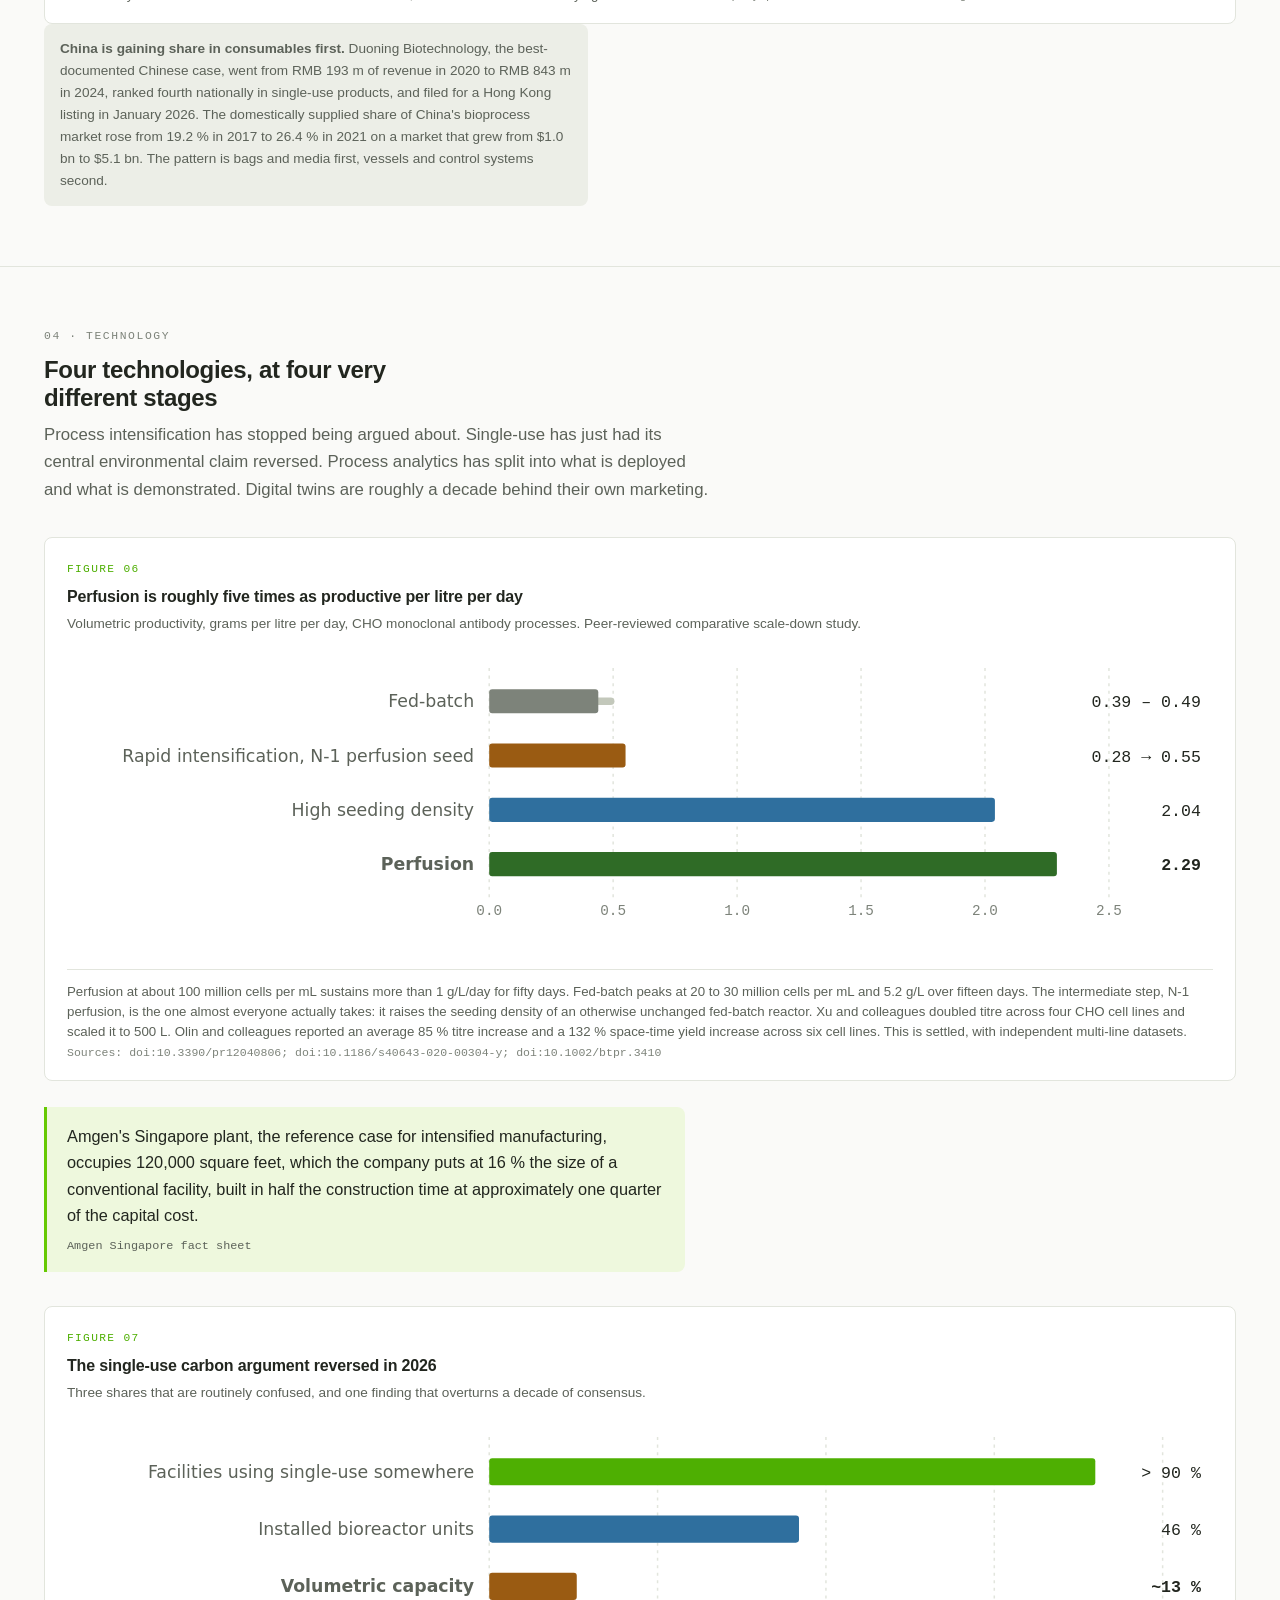
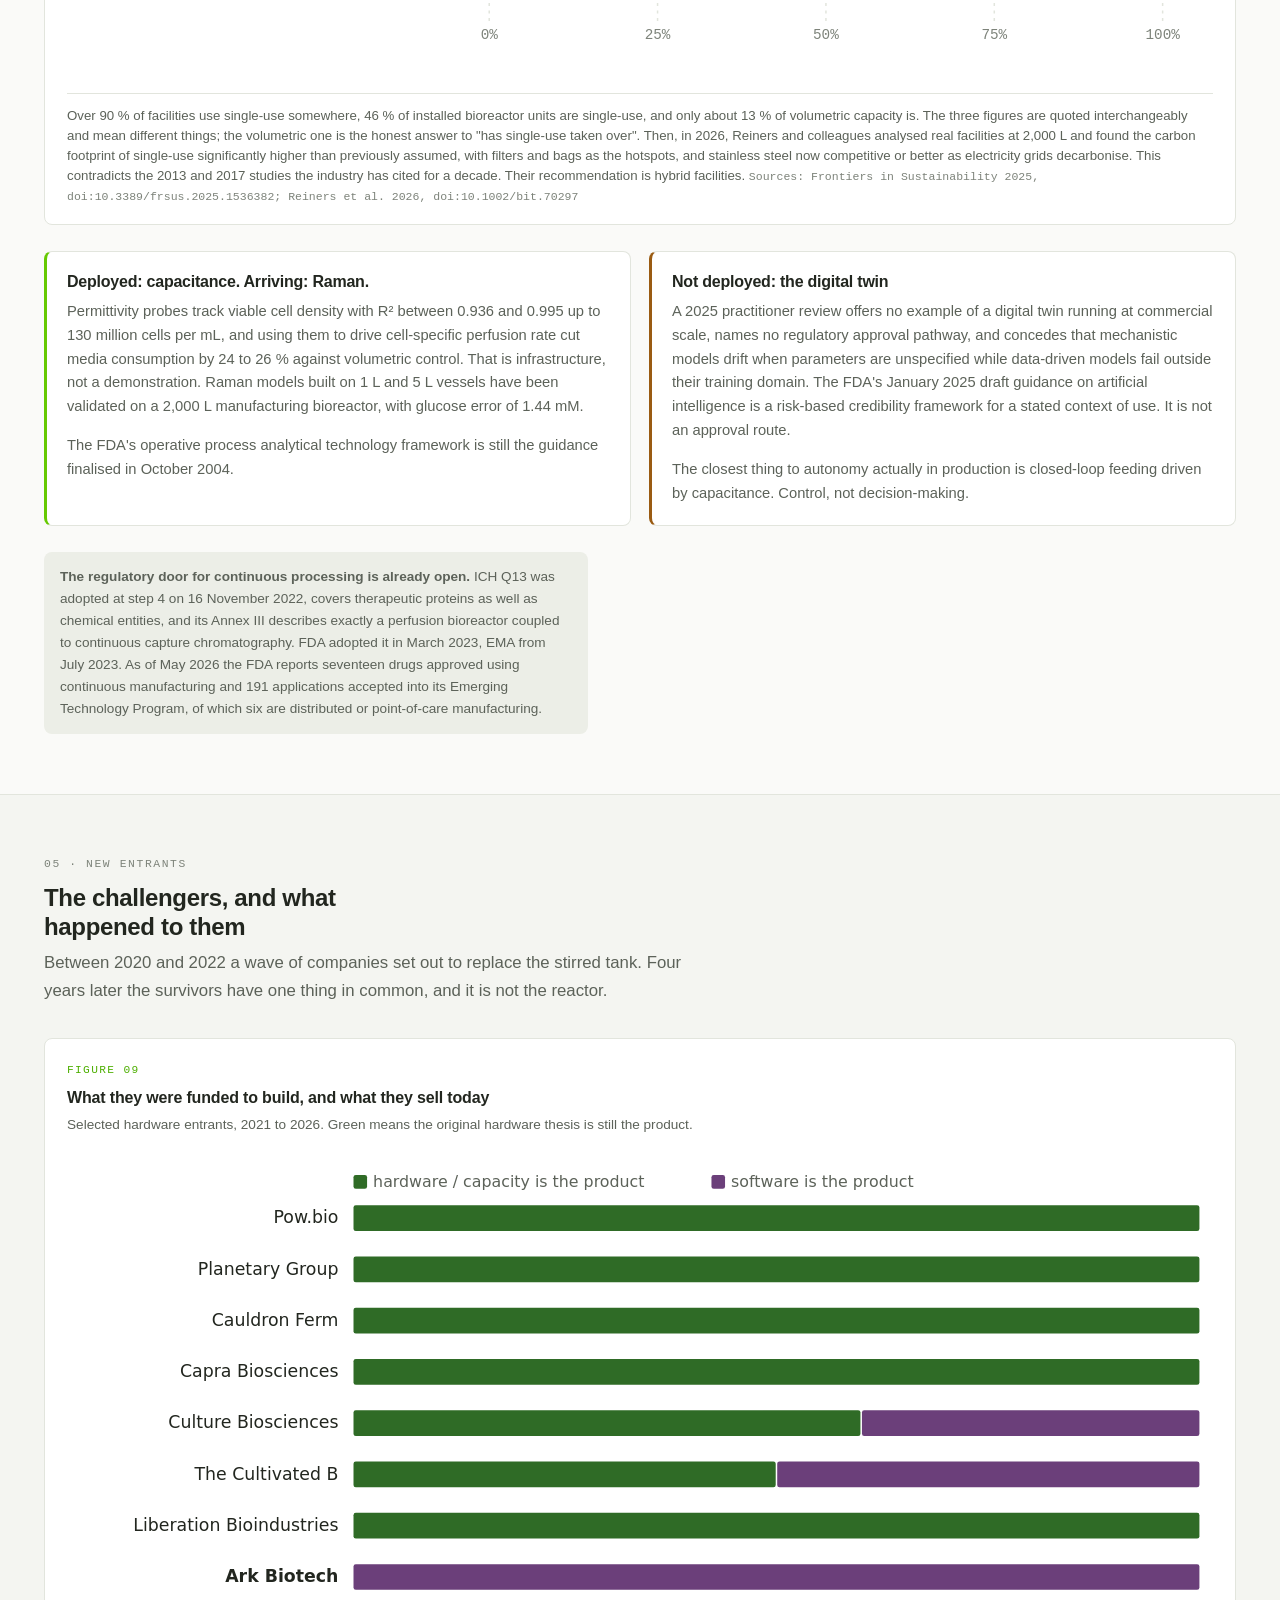
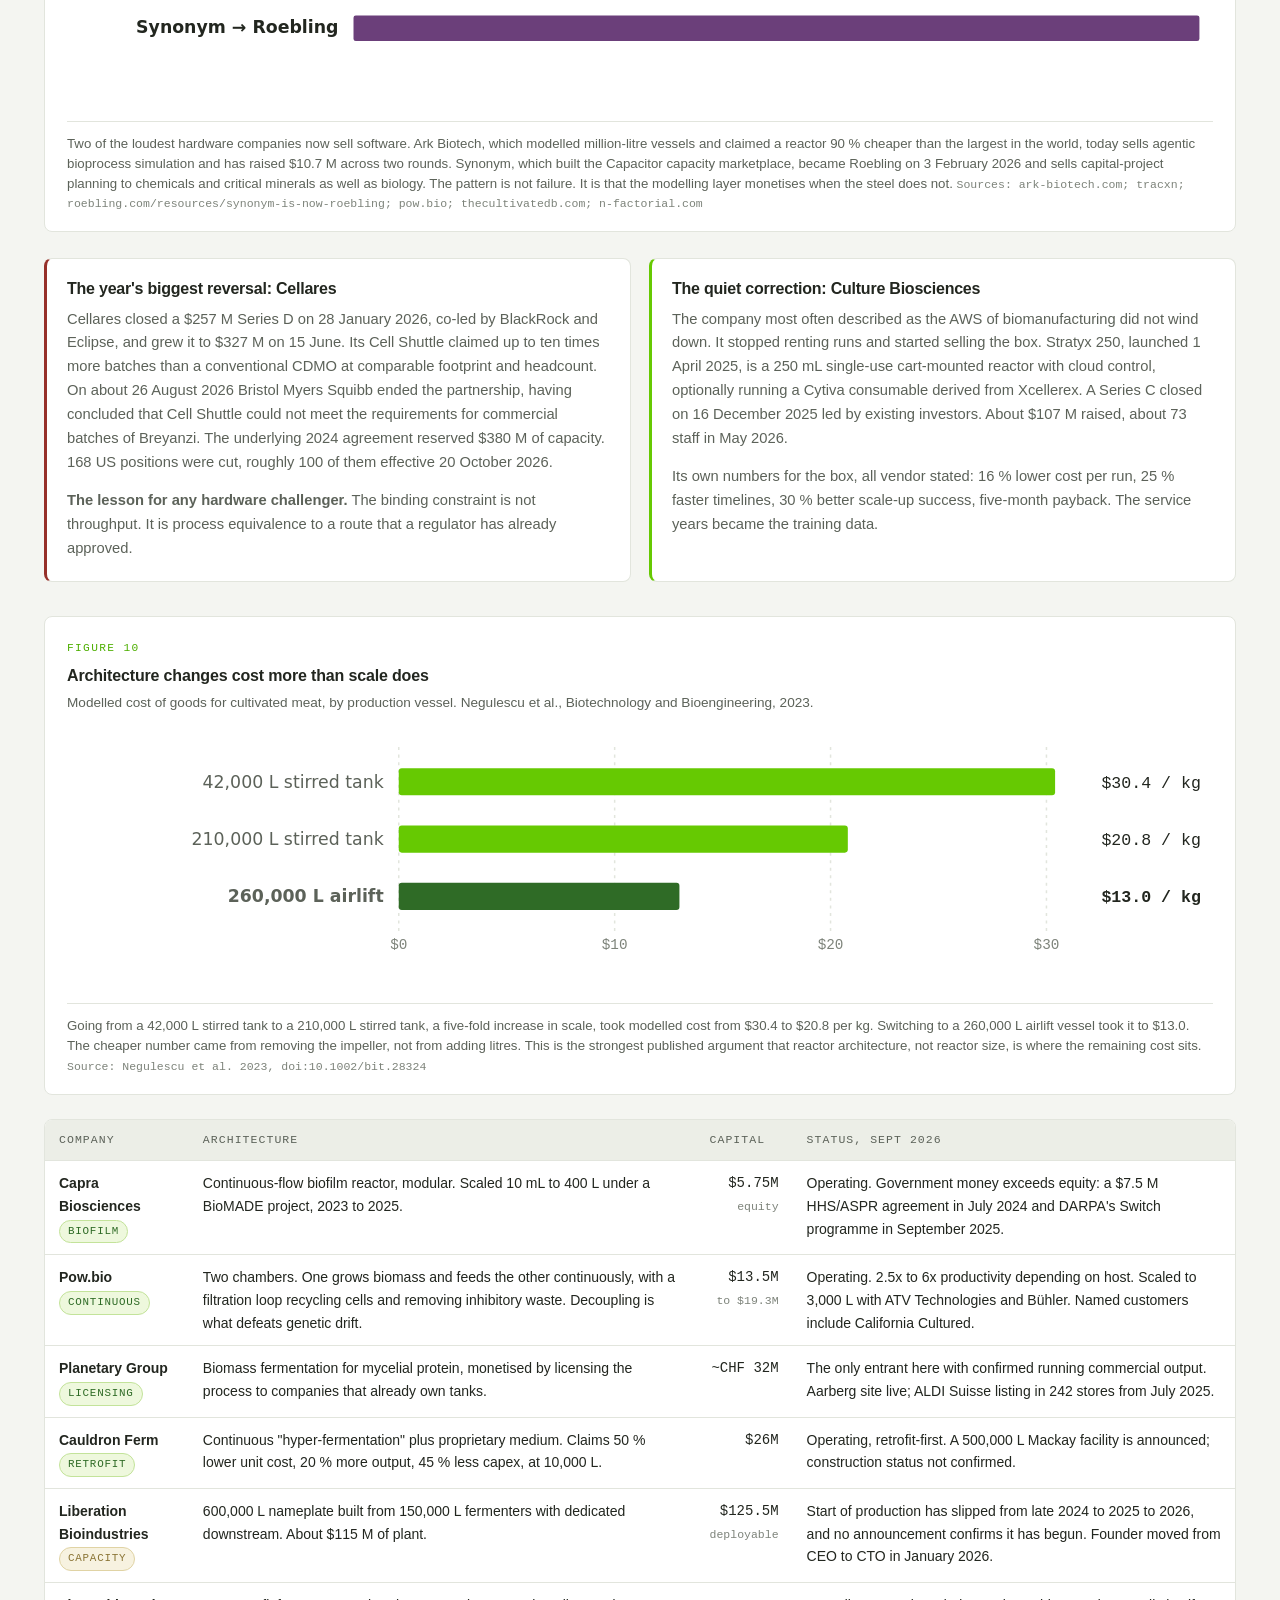
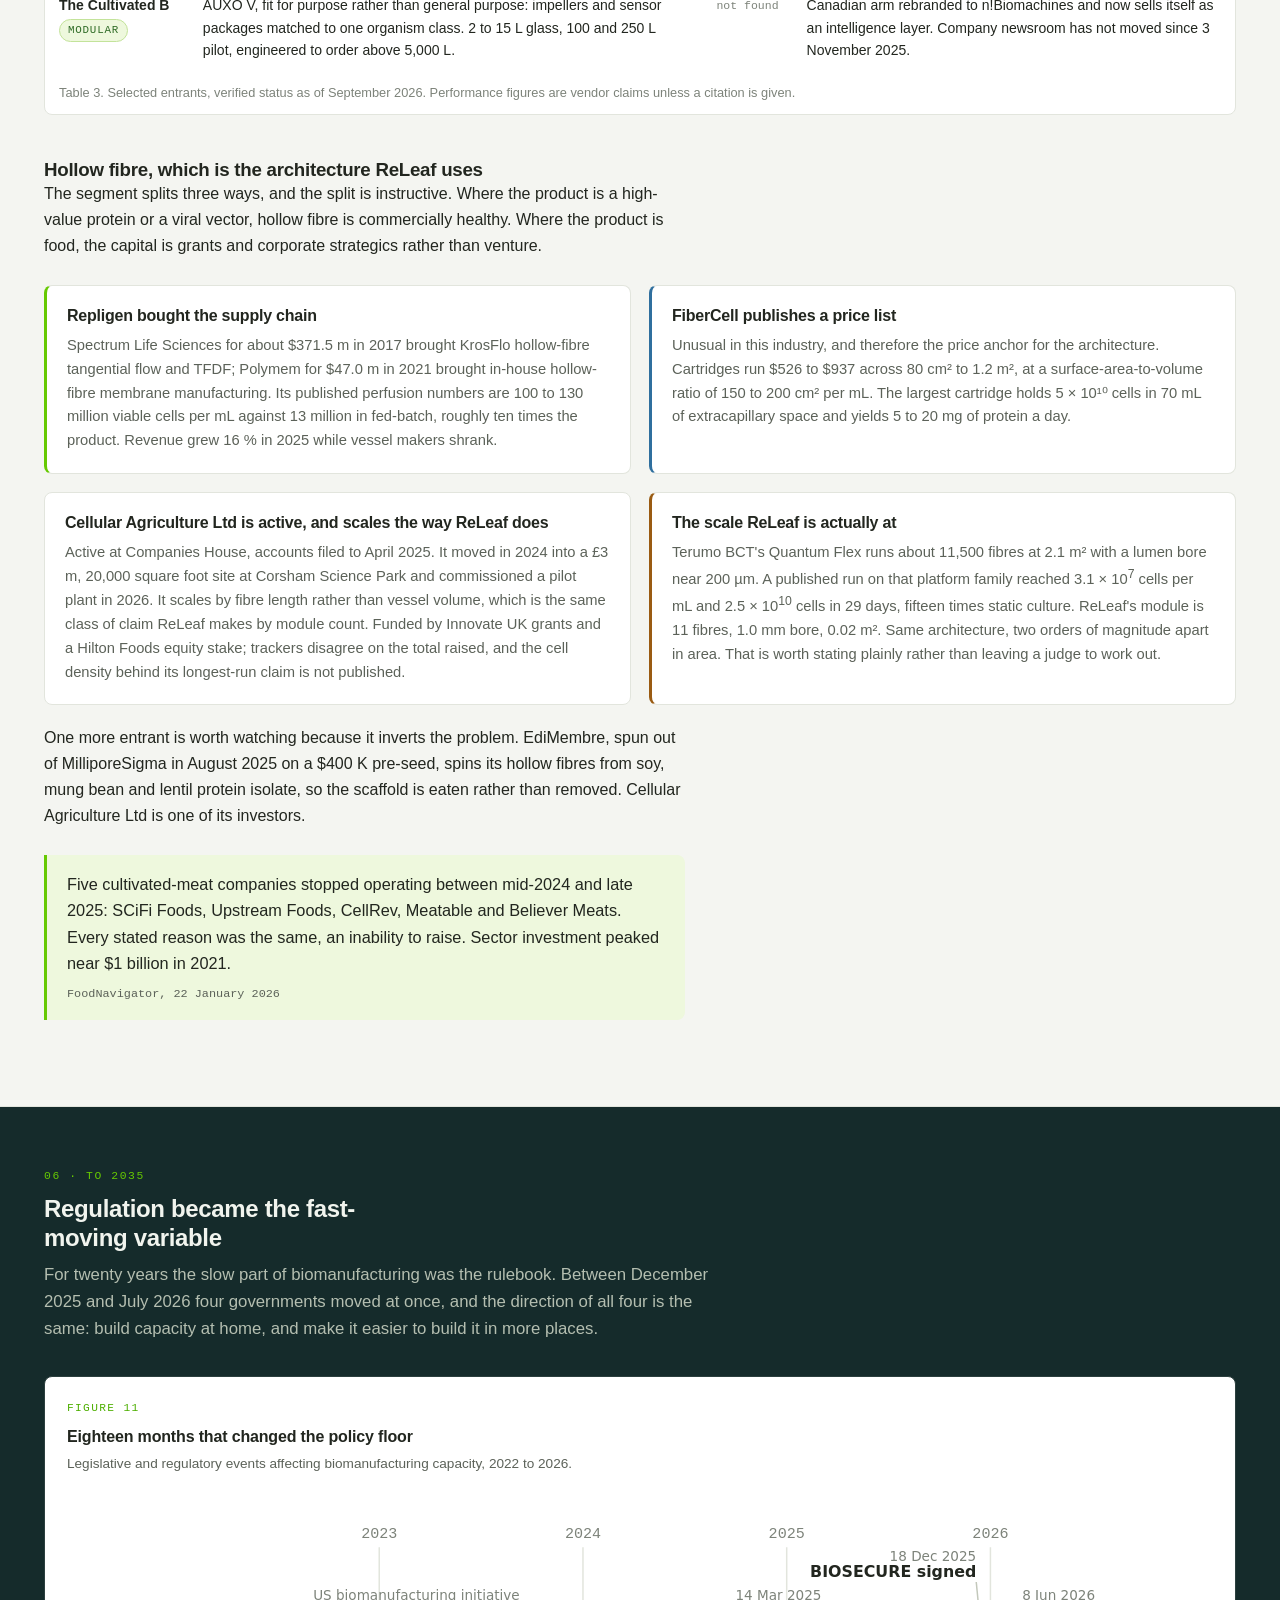
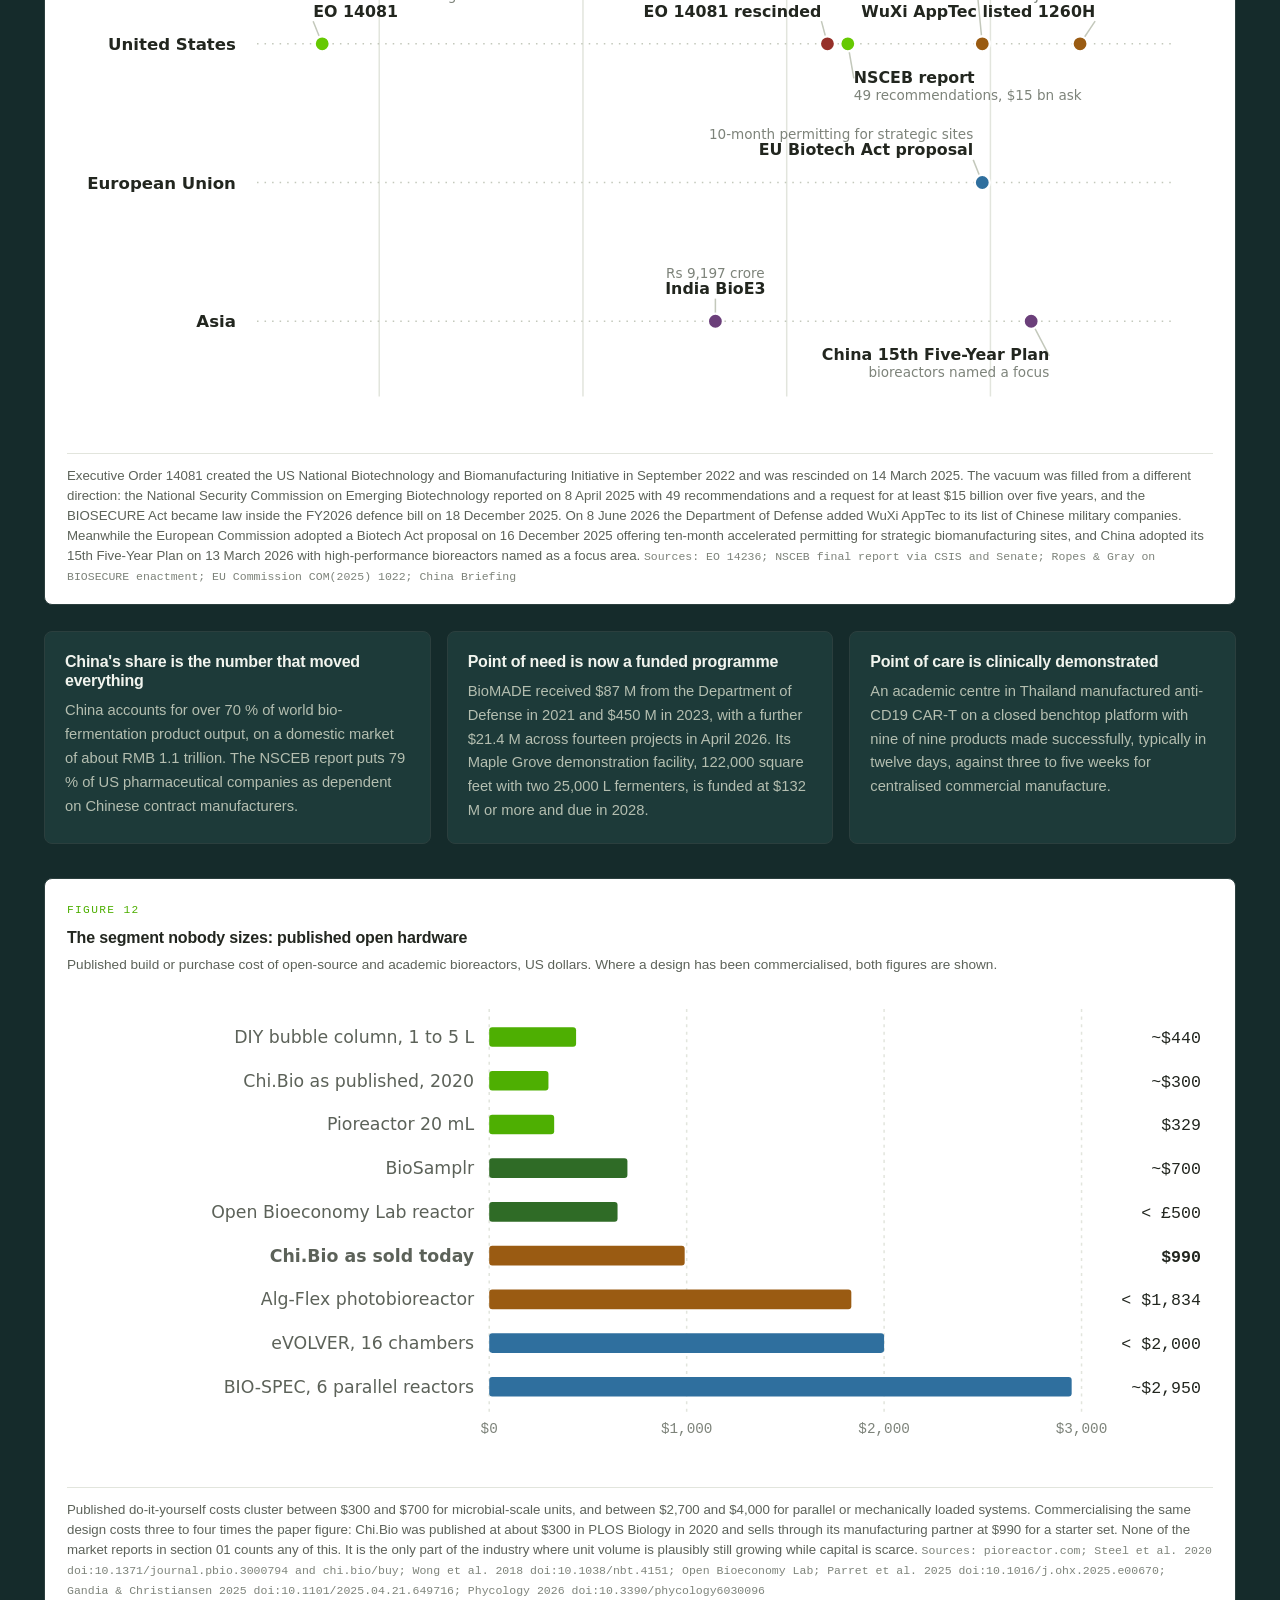
==== commit a1035e52: "Add the hollow-fibre subsection to section 05 Covers Repligen's acquisition of the membrane supply c" ====
--- a/index.html
+++ b/index.html
@@ -448,6 +448,30 @@
   </table>
   </div>
 
+  <h3 style="margin-top:44px"><span class="en">Hollow fibre, which is the architecture ReLeaf uses</span><span class="zh">中空纖維，也就是 ReLeaf 採用的架構</span></h3>
+  <p class="body"><span class="en">The segment splits three ways, and the split is instructive. Where the product is a high-value protein or a viral vector, hollow fibre is commercially healthy. Where the product is food, the capital is grants and corporate strategics rather than venture.</span><span class="zh">這個領域裂成三塊，而裂法本身很有啟發性。當產物是高價蛋白或病毒載體時，中空纖維在商業上很健康；當產物是食物時，資金來自補助與企業策略投資，而不是創投。</span></p>
+  <div class="grid2">
+    <div class="card on-brand">
+      <h3><span class="en">Repligen bought the supply chain</span><span class="zh">Repligen 買下了供應鏈</span></h3>
+      <p><span class="en">Spectrum Life Sciences for about $371.5 m in 2017 brought KrosFlo hollow-fibre tangential flow and TFDF; Polymem for $47.0 m in 2021 brought in-house hollow-fibre membrane manufacturing. Its published perfusion numbers are 100 to 130 million viable cells per mL against 13 million in fed-batch, roughly ten times the product. Revenue grew 16 % in 2025 while vessel makers shrank.</span><span class="zh">2017 年以約 3.715 億美元買下 Spectrum Life Sciences，取得 KrosFlo 中空纖維切向流與 TFDF；2021 年以 4,700 萬美元買下 Polymem，取得自有中空纖維膜製造。其公布的灌流數據是每毫升 1 億至 1.3 億顆活細胞，對比饋料批次的 1,300 萬顆，產物約十倍。2025 年營收成長 16%，同期槽體廠在萎縮。</span></p>
+    </div>
+    <div class="card on-sky">
+      <h3><span class="en">FiberCell publishes a price list</span><span class="zh">FiberCell 公布價目表</span></h3>
+      <p><span class="en">Unusual in this industry, and therefore the price anchor for the architecture. Cartridges run $526 to $937 across 80 cm² to 1.2 m², at a surface-area-to-volume ratio of 150 to 200 cm² per mL. The largest cartridge holds 5 × 10¹⁰ cells in 70 mL of extracapillary space and yields 5 to 20 mg of protein a day.</span><span class="zh">這在業界少見，因此成為這個架構的價格錨點。膜柱從 80 cm² 到 1.2 m²，售價 526 至 937 美元，表面積對體積比為每毫升 150 至 200 cm²。最大的膜柱在 70 mL 的外毛細管腔中容納 5 × 10¹⁰ 顆細胞，每日產出 5 至 20 mg 蛋白質。</span></p>
+    </div>
+  </div>
+  <div class="grid2" style="margin-top:18px">
+    <div class="card">
+      <h3><span class="en">Cellular Agriculture Ltd is active, and scales the way ReLeaf does</span><span class="zh">Cellular Agriculture Ltd 仍在營運，而且用和 ReLeaf 一樣的方式放大</span></h3>
+      <p><span class="en">Active at Companies House, accounts filed to April 2025. It moved in 2024 into a £3 m, 20,000 square foot site at Corsham Science Park and commissioned a pilot plant in 2026. It scales by fibre length rather than vessel volume, which is the same class of claim ReLeaf makes by module count. Funded by Innovate UK grants and a Hilton Foods equity stake; trackers disagree on the total raised, and the cell density behind its longest-run claim is not published.</span><span class="zh">在英國公司登記處為存續狀態，已申報至 2025 年 4 月的財報。2024 年遷入 Corsham Science Park 一處 300 萬英鎊、2 萬平方英尺的場址，並於 2026 年啟用試量產廠。它以纖維長度而非槽體體積來放大，與 ReLeaf 以模組數量放大屬於同一類主張。資金來自 Innovate UK 補助與 Hilton Foods 的股權投資；各資料庫對募資總額說法不一，其「最長運轉」主張背後的細胞密度亦未公開。</span></p>
+    </div>
+    <div class="card on-warn">
+      <h3><span class="en">The scale ReLeaf is actually at</span><span class="zh">ReLeaf 實際所在的尺度</span></h3>
+      <p><span class="en">Terumo BCT's Quantum Flex runs about 11,500 fibres at 2.1 m² with a lumen bore near 200 µm. A published run on that platform family reached 3.1 × 10<sup>7</sup> cells per mL and 2.5 × 10<sup>10</sup> cells in 29 days, fifteen times static culture. ReLeaf's module is 11 fibres, 1.0 mm bore, 0.02 m². Same architecture, two orders of magnitude apart in area. That is worth stating plainly rather than leaving a judge to work out.</span><span class="zh">Terumo BCT 的 Quantum Flex 使用約 11,500 根纖維、2.1 m²，內徑約 200 µm。同一平台家族的一份已發表運轉達到每毫升 3.1 × 10<sup>7</sup> 顆細胞、29 天內 2.5 × 10<sup>10</sup> 顆，是靜置培養的十五倍。ReLeaf 的模組是 11 根纖維、內徑 1.0 mm、0.02 m²。架構相同，面積差兩個數量級。這件事值得直接寫出來，而不是留給評審自己算。</span></p>
+    </div>
+  </div>
+  <p class="body" style="margin-top:20px"><span class="en">One more entrant is worth watching because it inverts the problem. EdiMembre, spun out of MilliporeSigma in August 2025 on a $400 K pre-seed, spins its hollow fibres from soy, mung bean and lentil protein isolate, so the scaffold is eaten rather than removed. Cellular Agriculture Ltd is one of its investors.</span><span class="zh">還有一個新進者值得注意，因為它把問題反轉了。EdiMembre 於 2025 年 8 月自 MilliporeSigma 分拆，種子前輪 40 萬美元，其中空纖維由大豆、綠豆與扁豆蛋白分離物紡製而成，因此支架是被吃掉而不是被移除。Cellular Agriculture Ltd 是其投資人之一。</span></p>
+
   <div class="pull">
     <p><span class="en">Five cultivated-meat companies stopped operating between mid-2024 and late 2025: SCiFi Foods, Upstream Foods, CellRev, Meatable and Believer Meats. Every stated reason was the same, an inability to raise. Sector investment peaked near $1 billion in 2021.</span><span class="zh">2024 年年中到 2025 年年底，五家細胞培養肉公司停止營運：SCiFi Foods、Upstream Foods、CellRev、Meatable、Believer Meats。對外說法完全一致：募不到錢。該領域投資在 2021 年見頂，接近 10 億美元。</span></p>
     <span class="who">FoodNavigator, 22 January 2026</span>
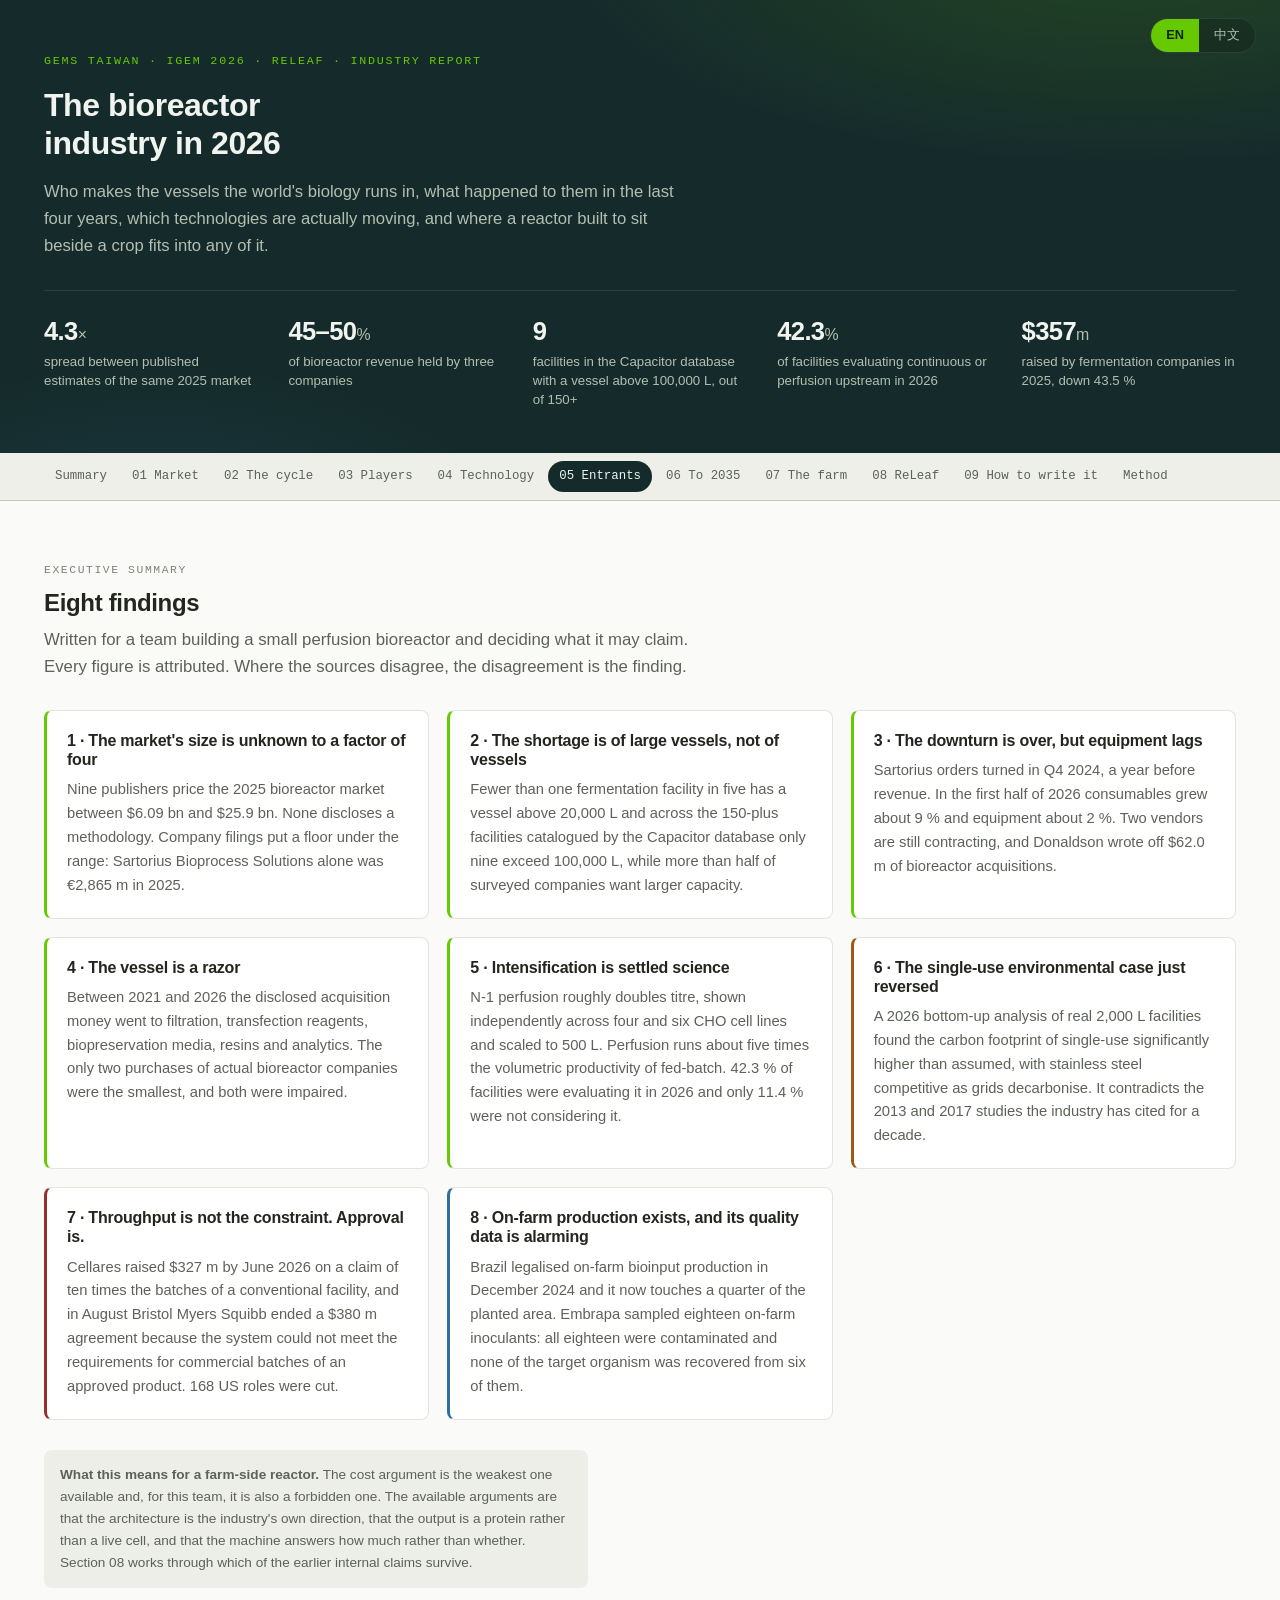
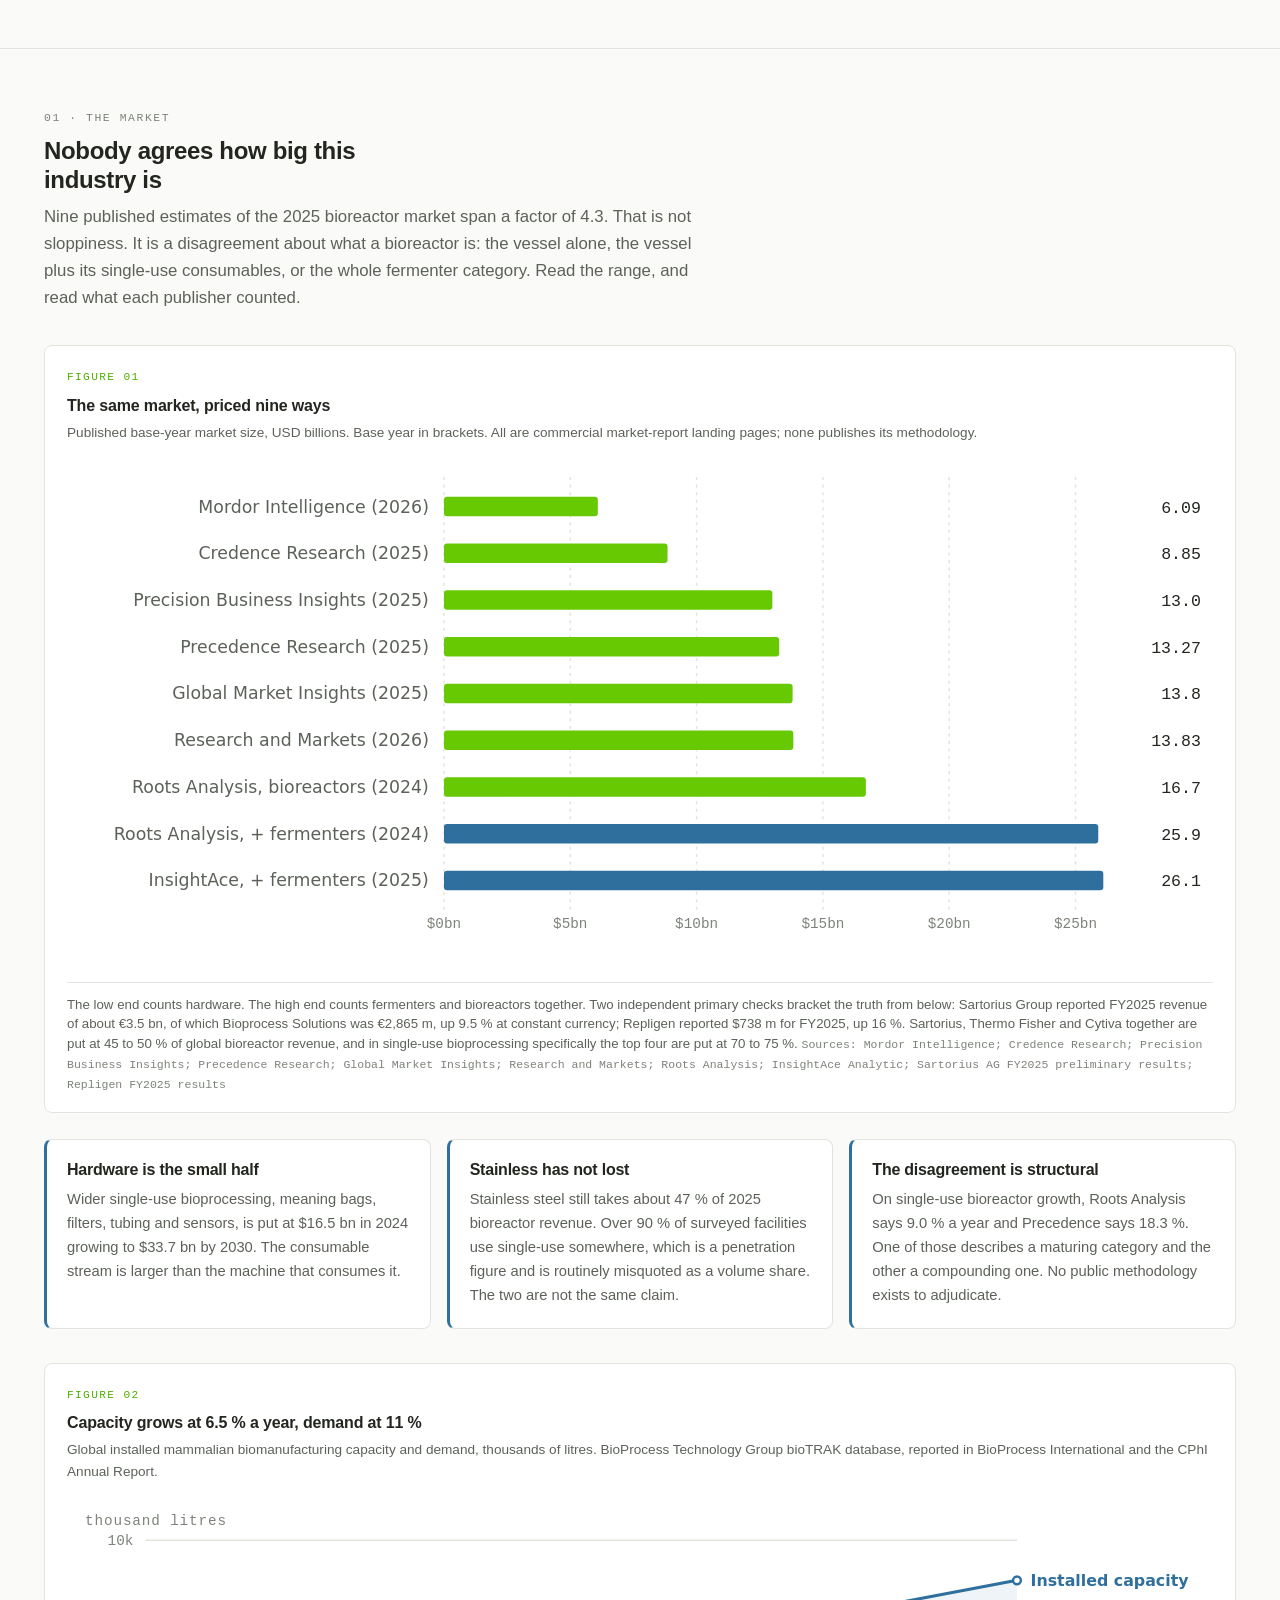
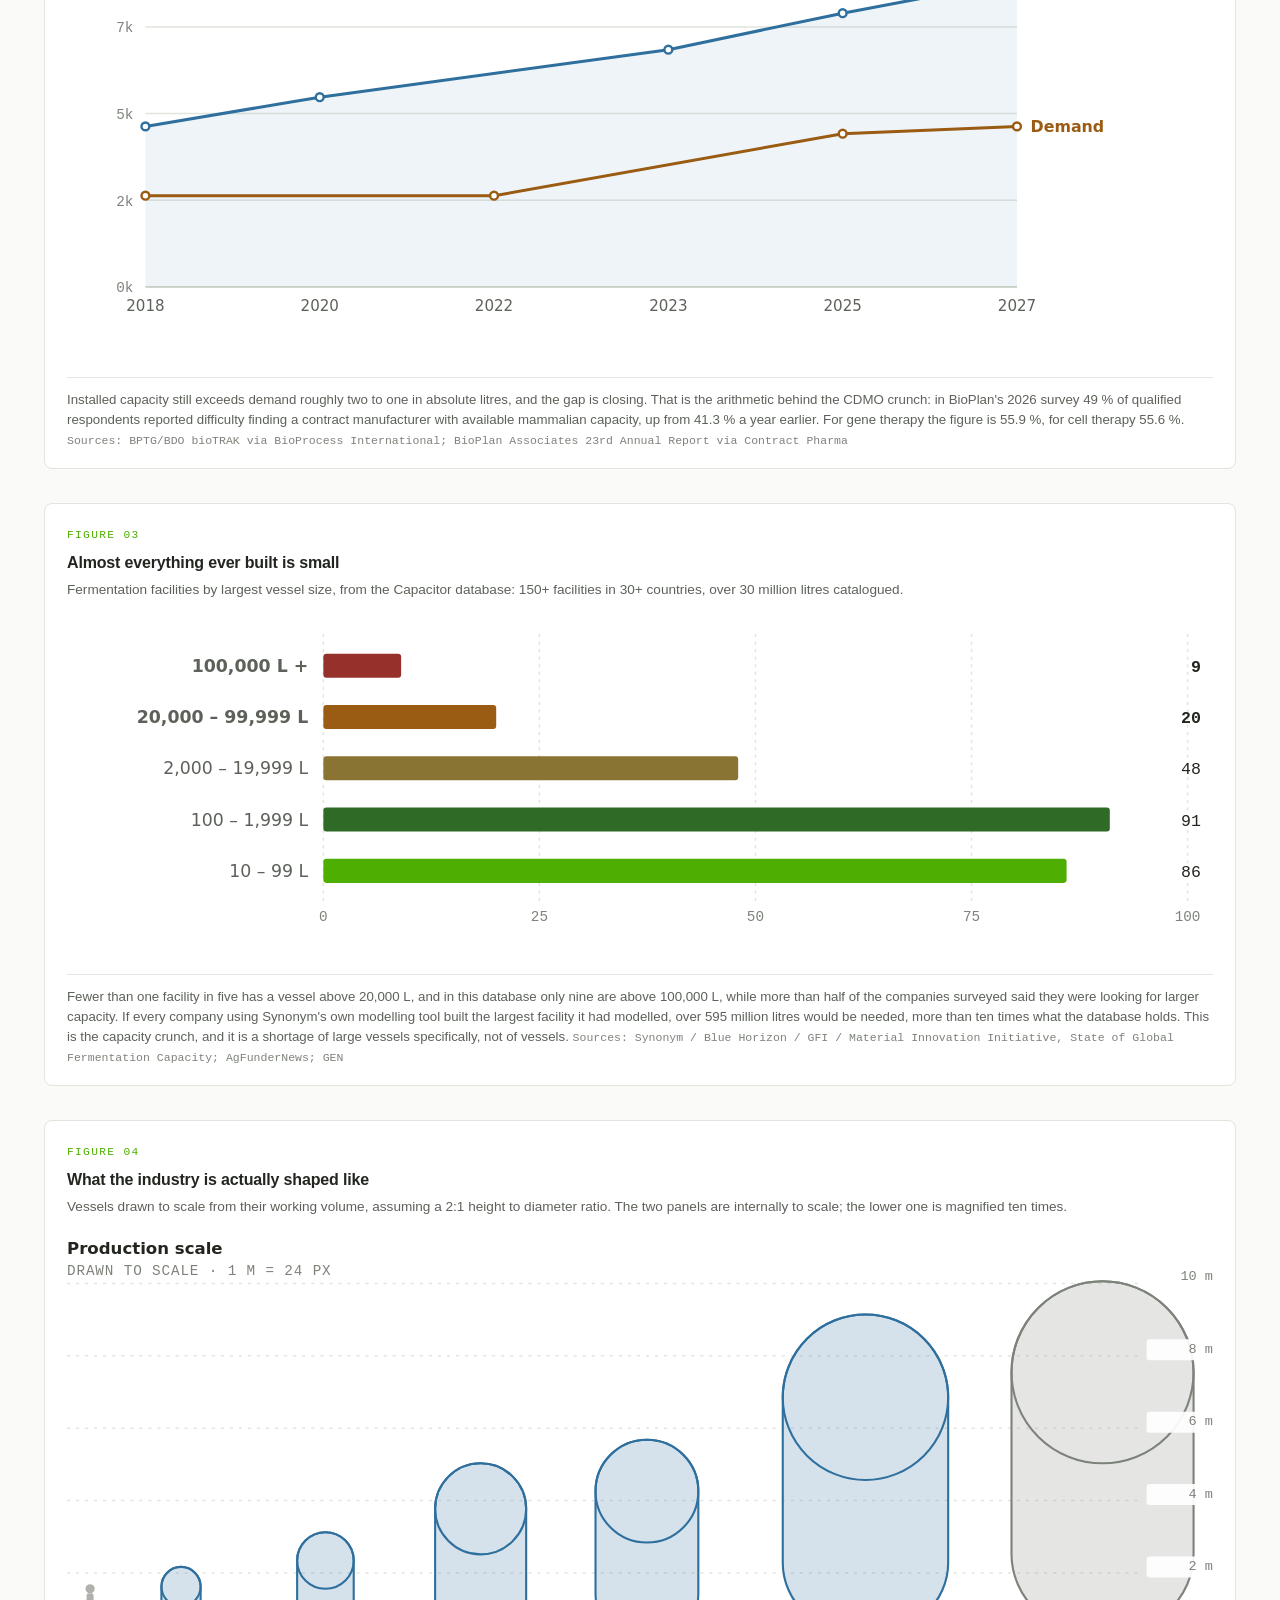
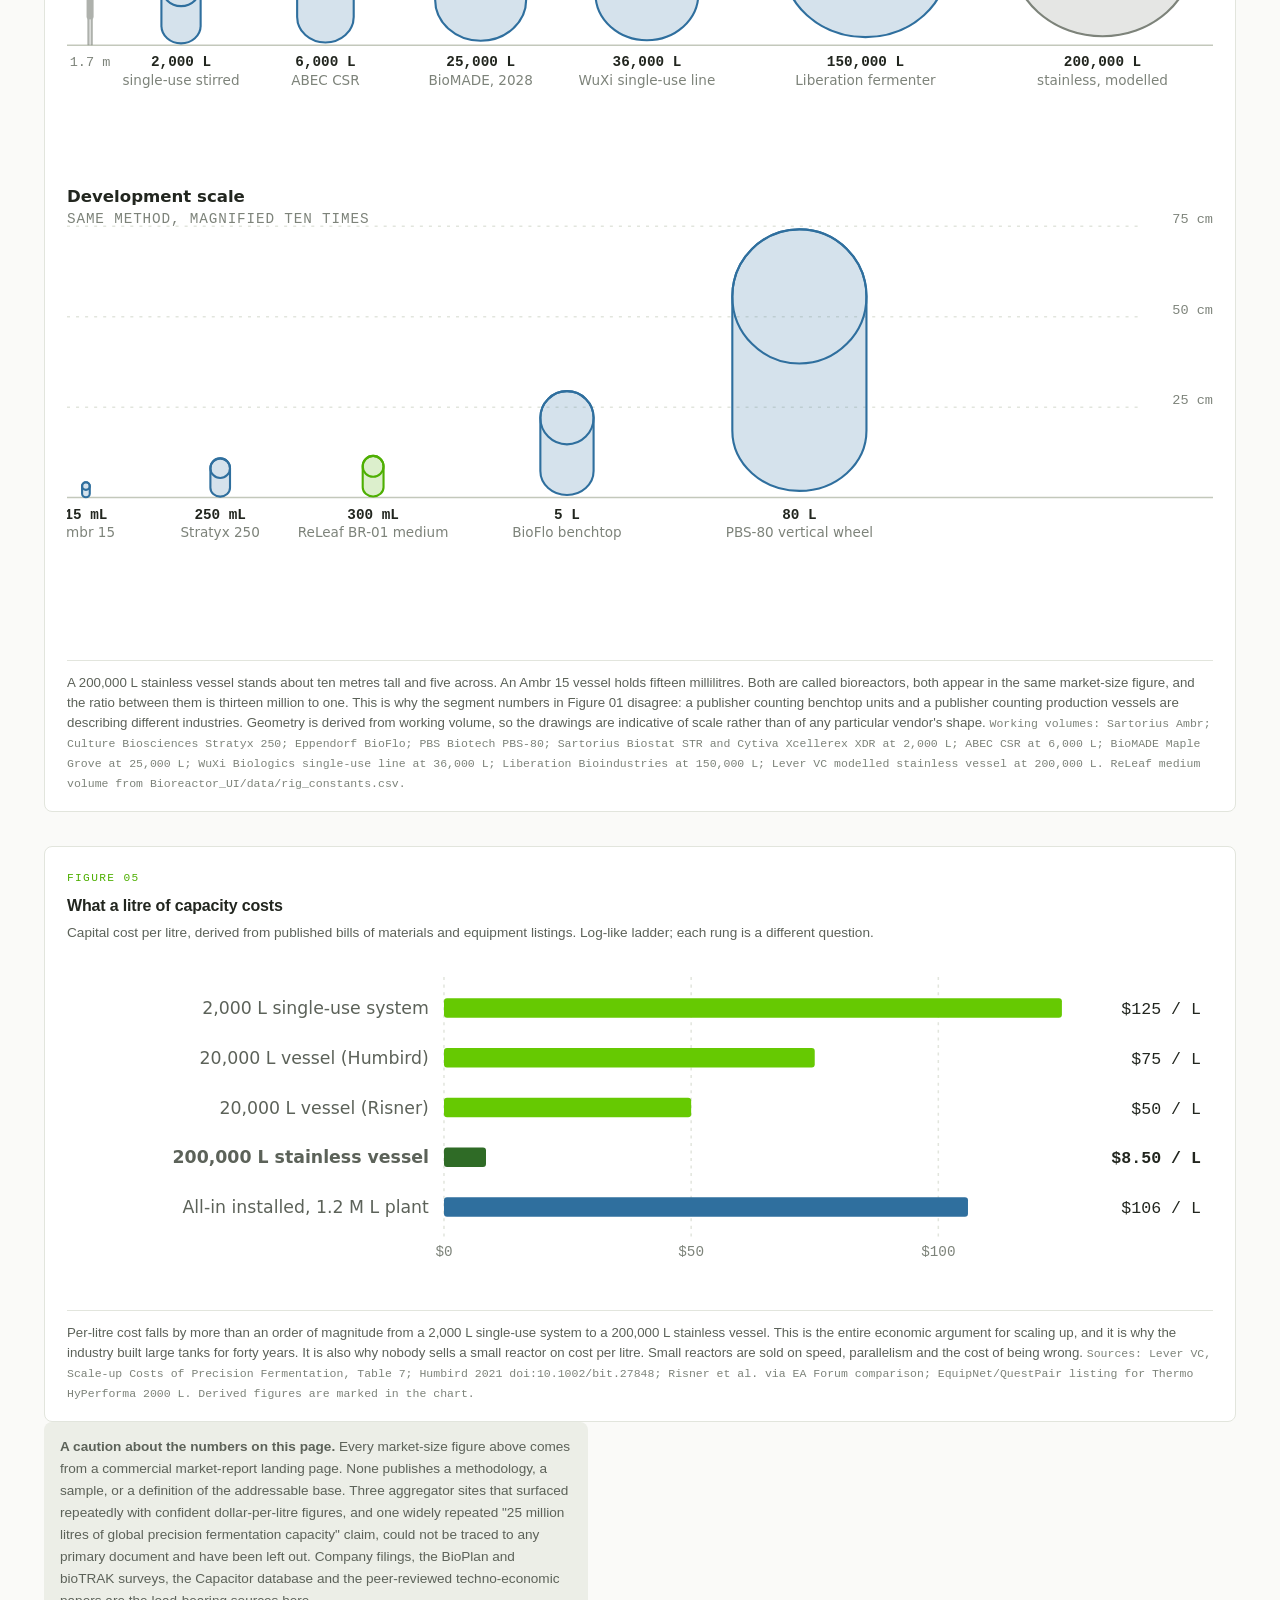
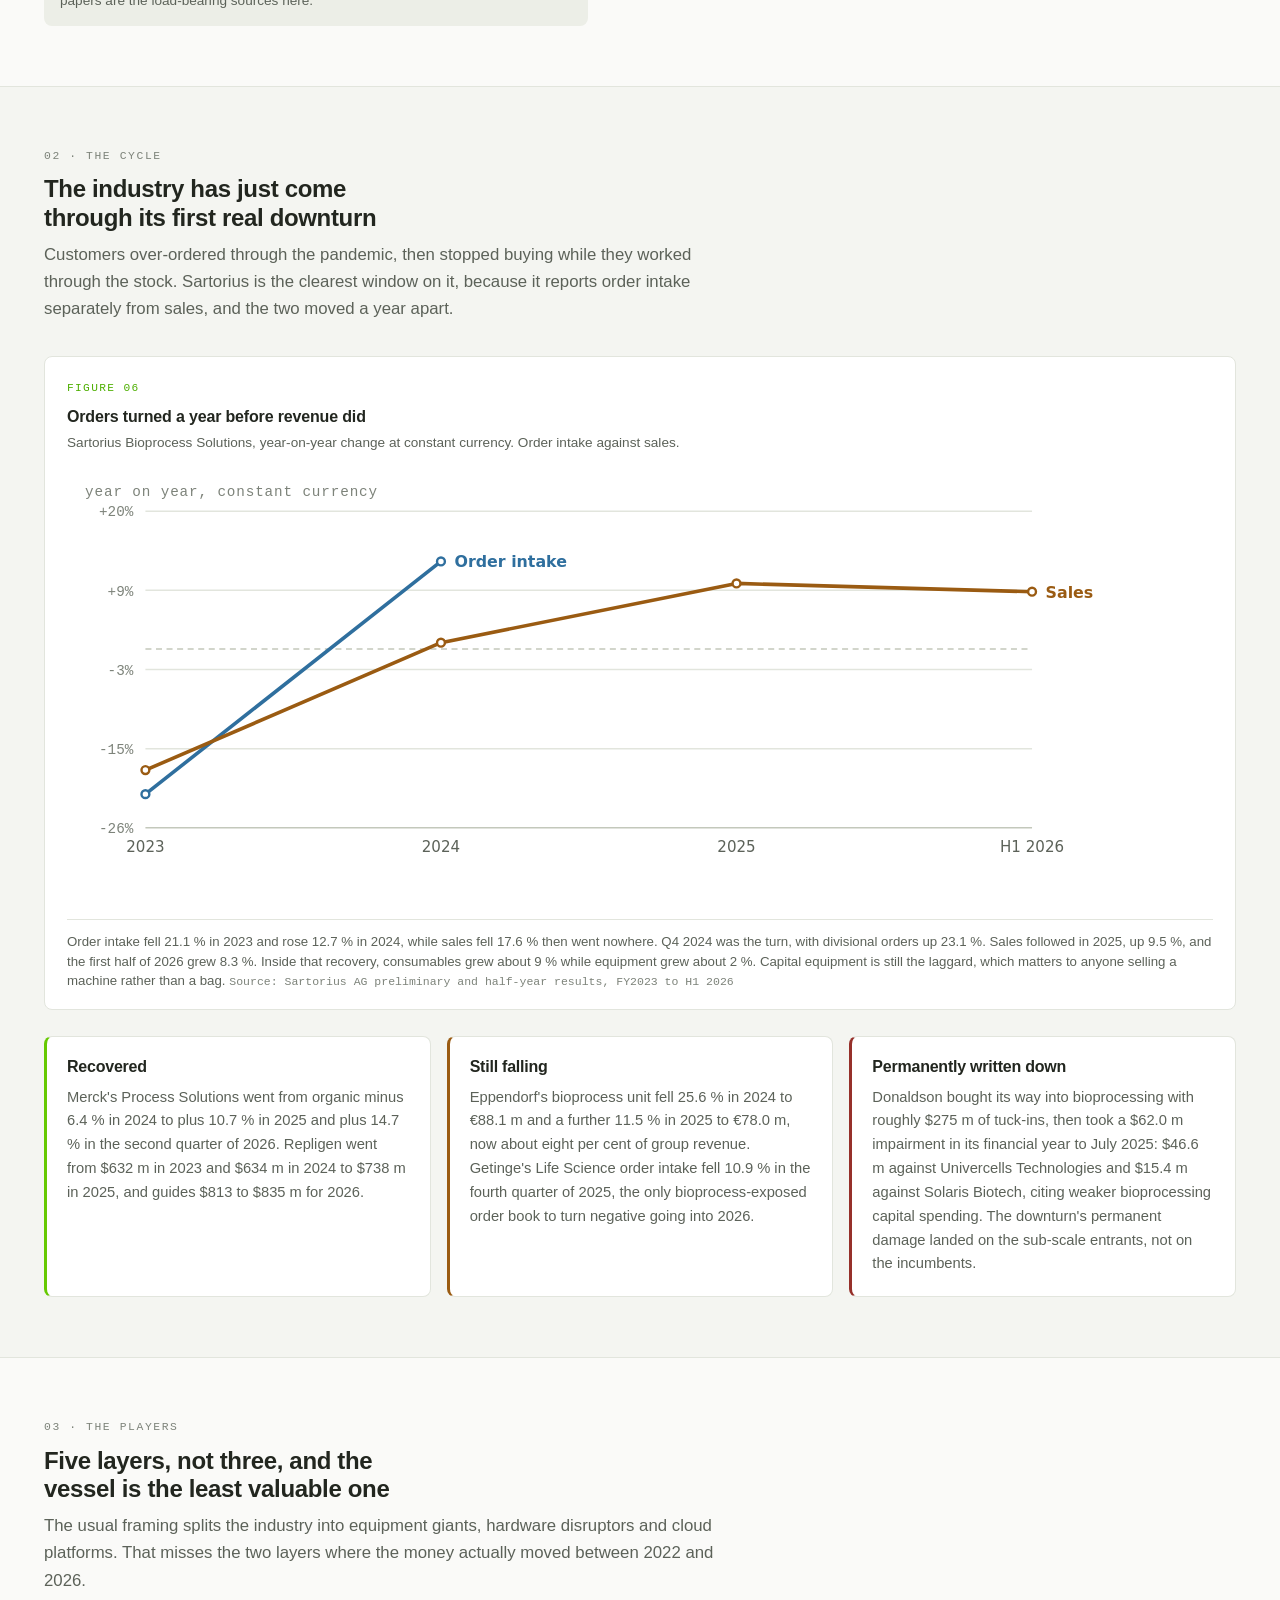
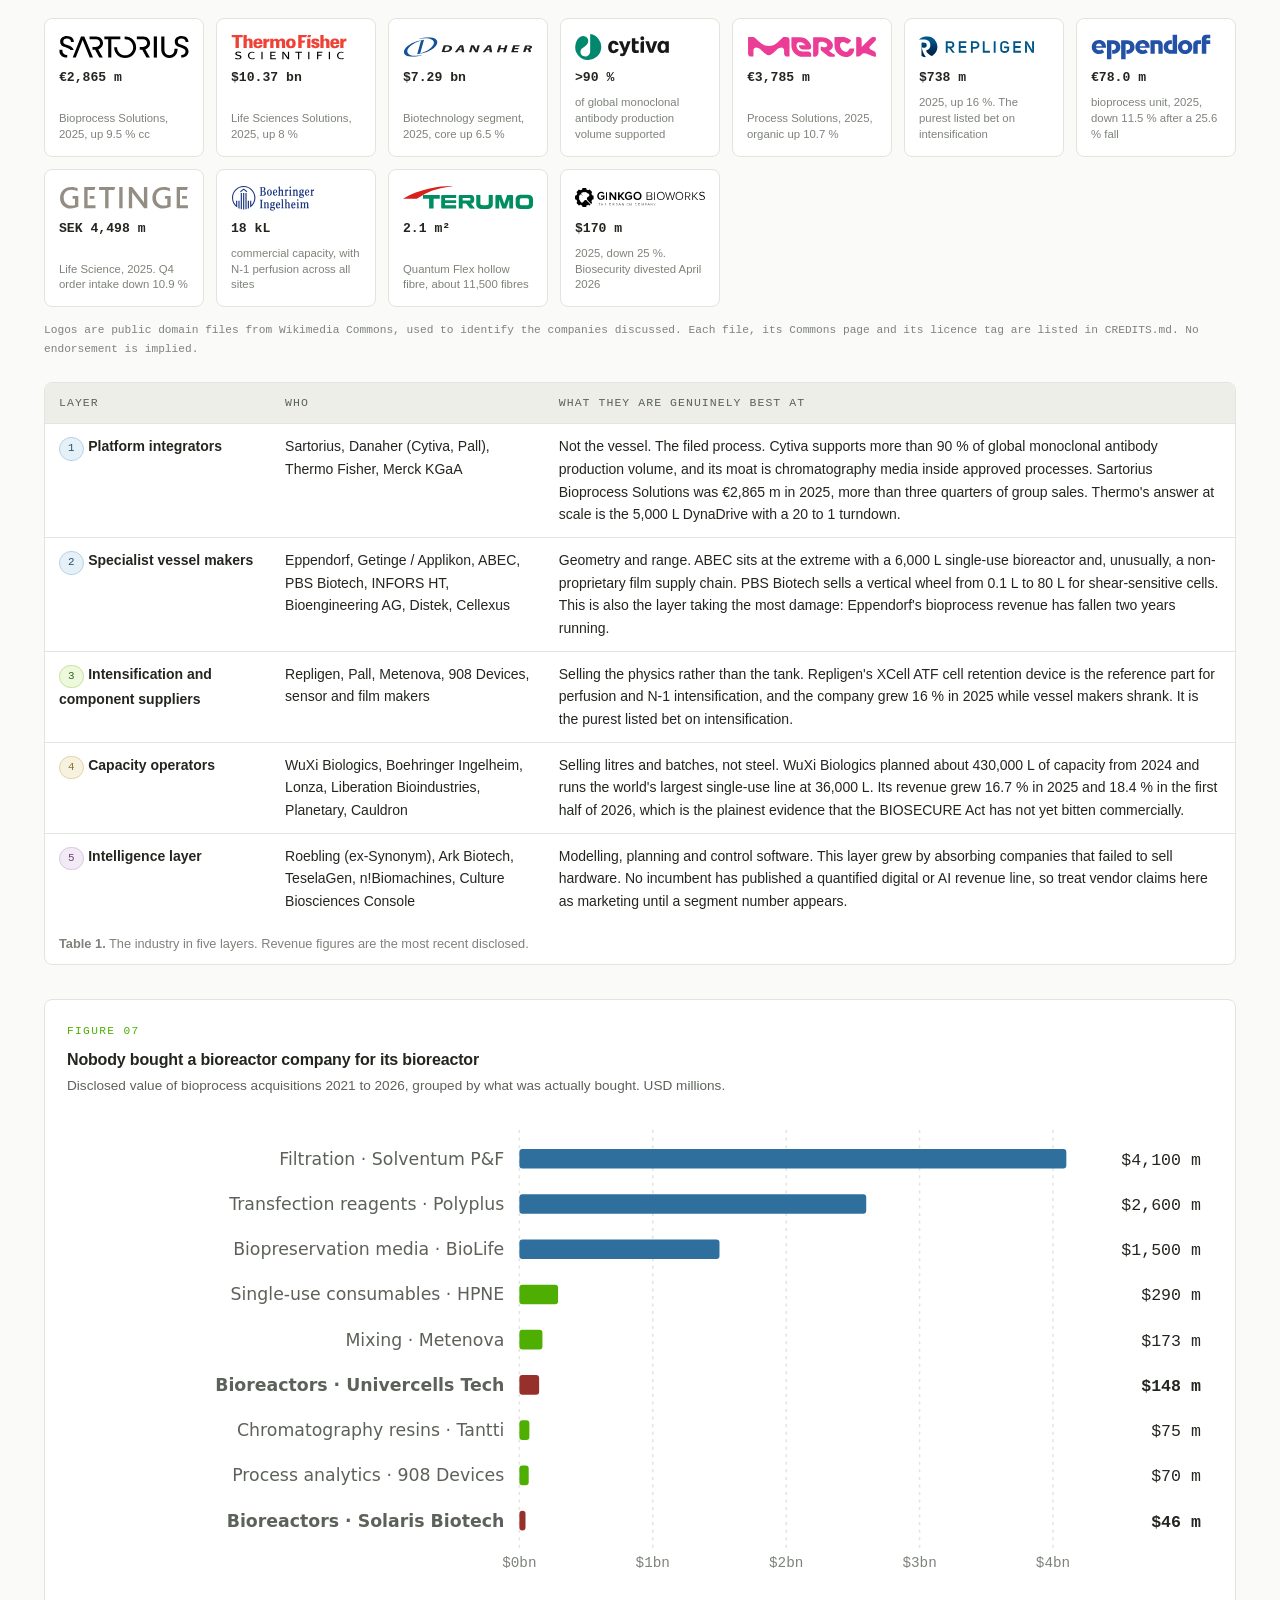
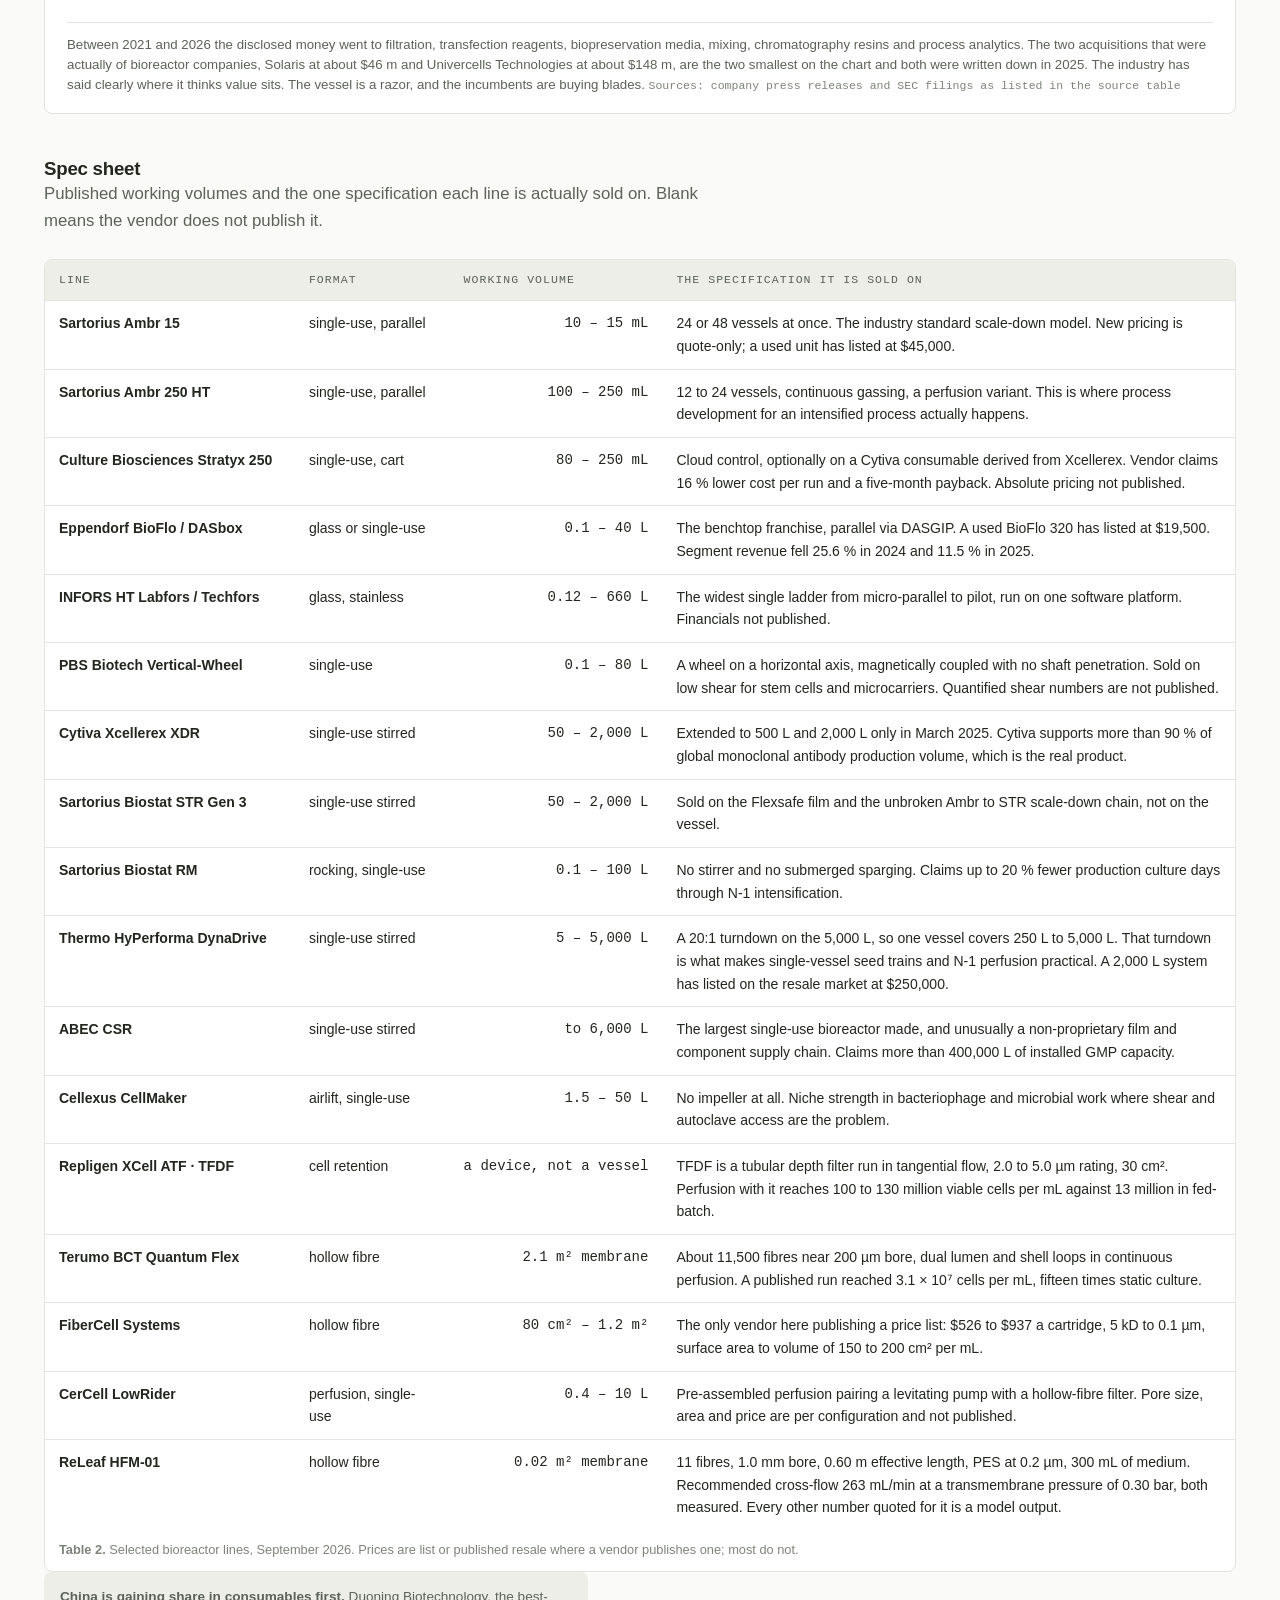
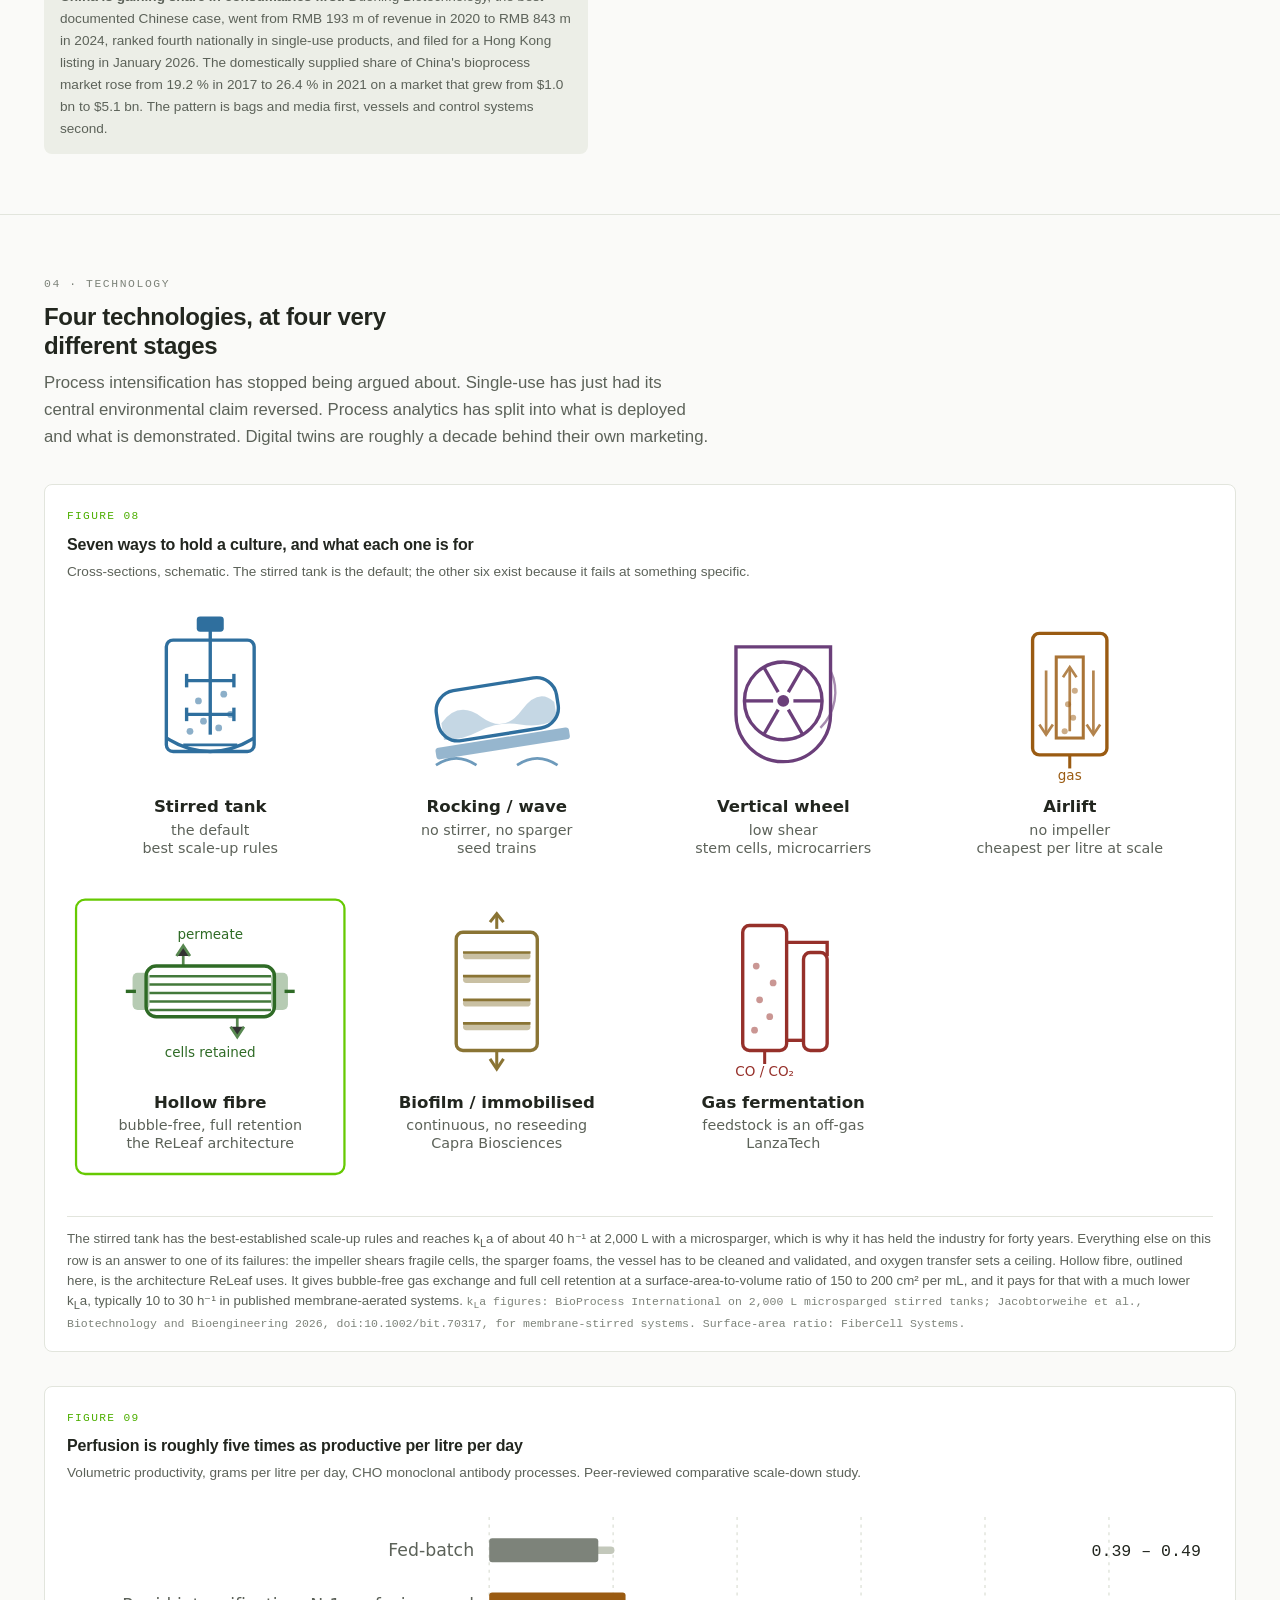
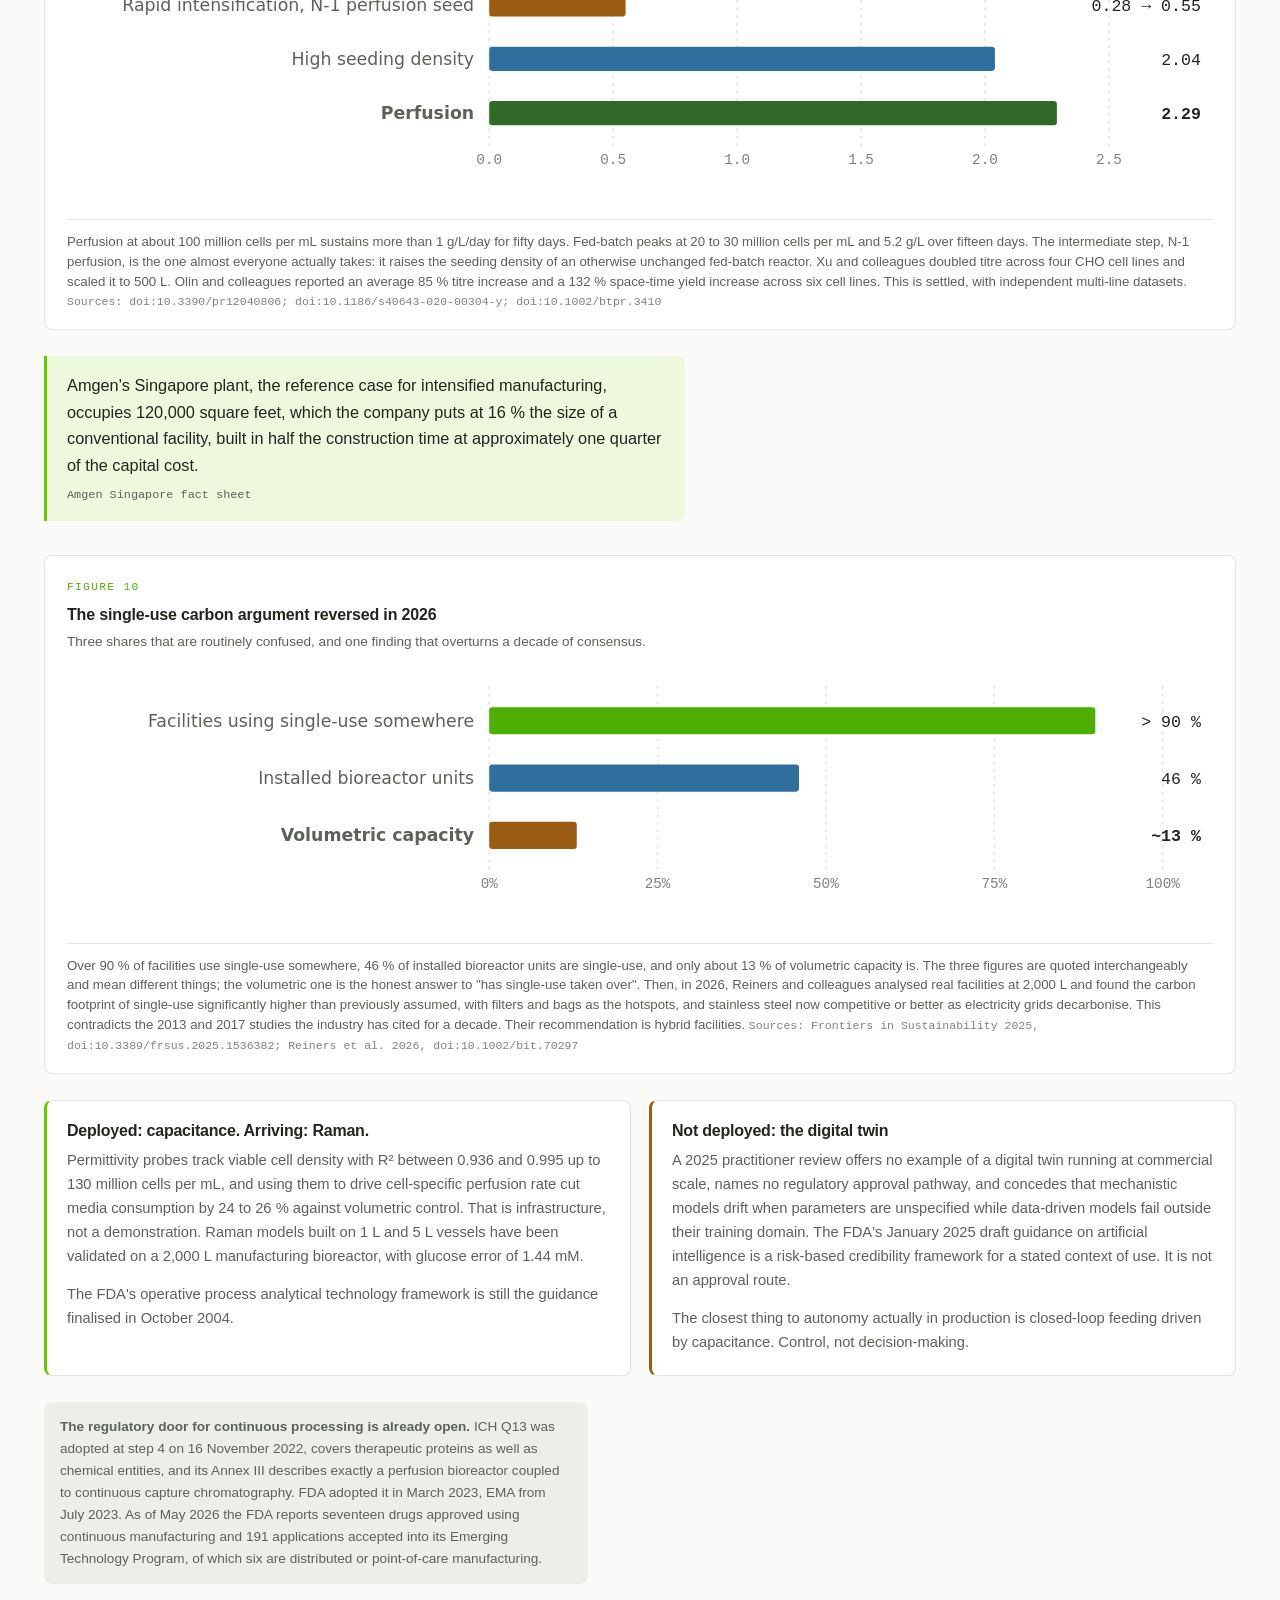
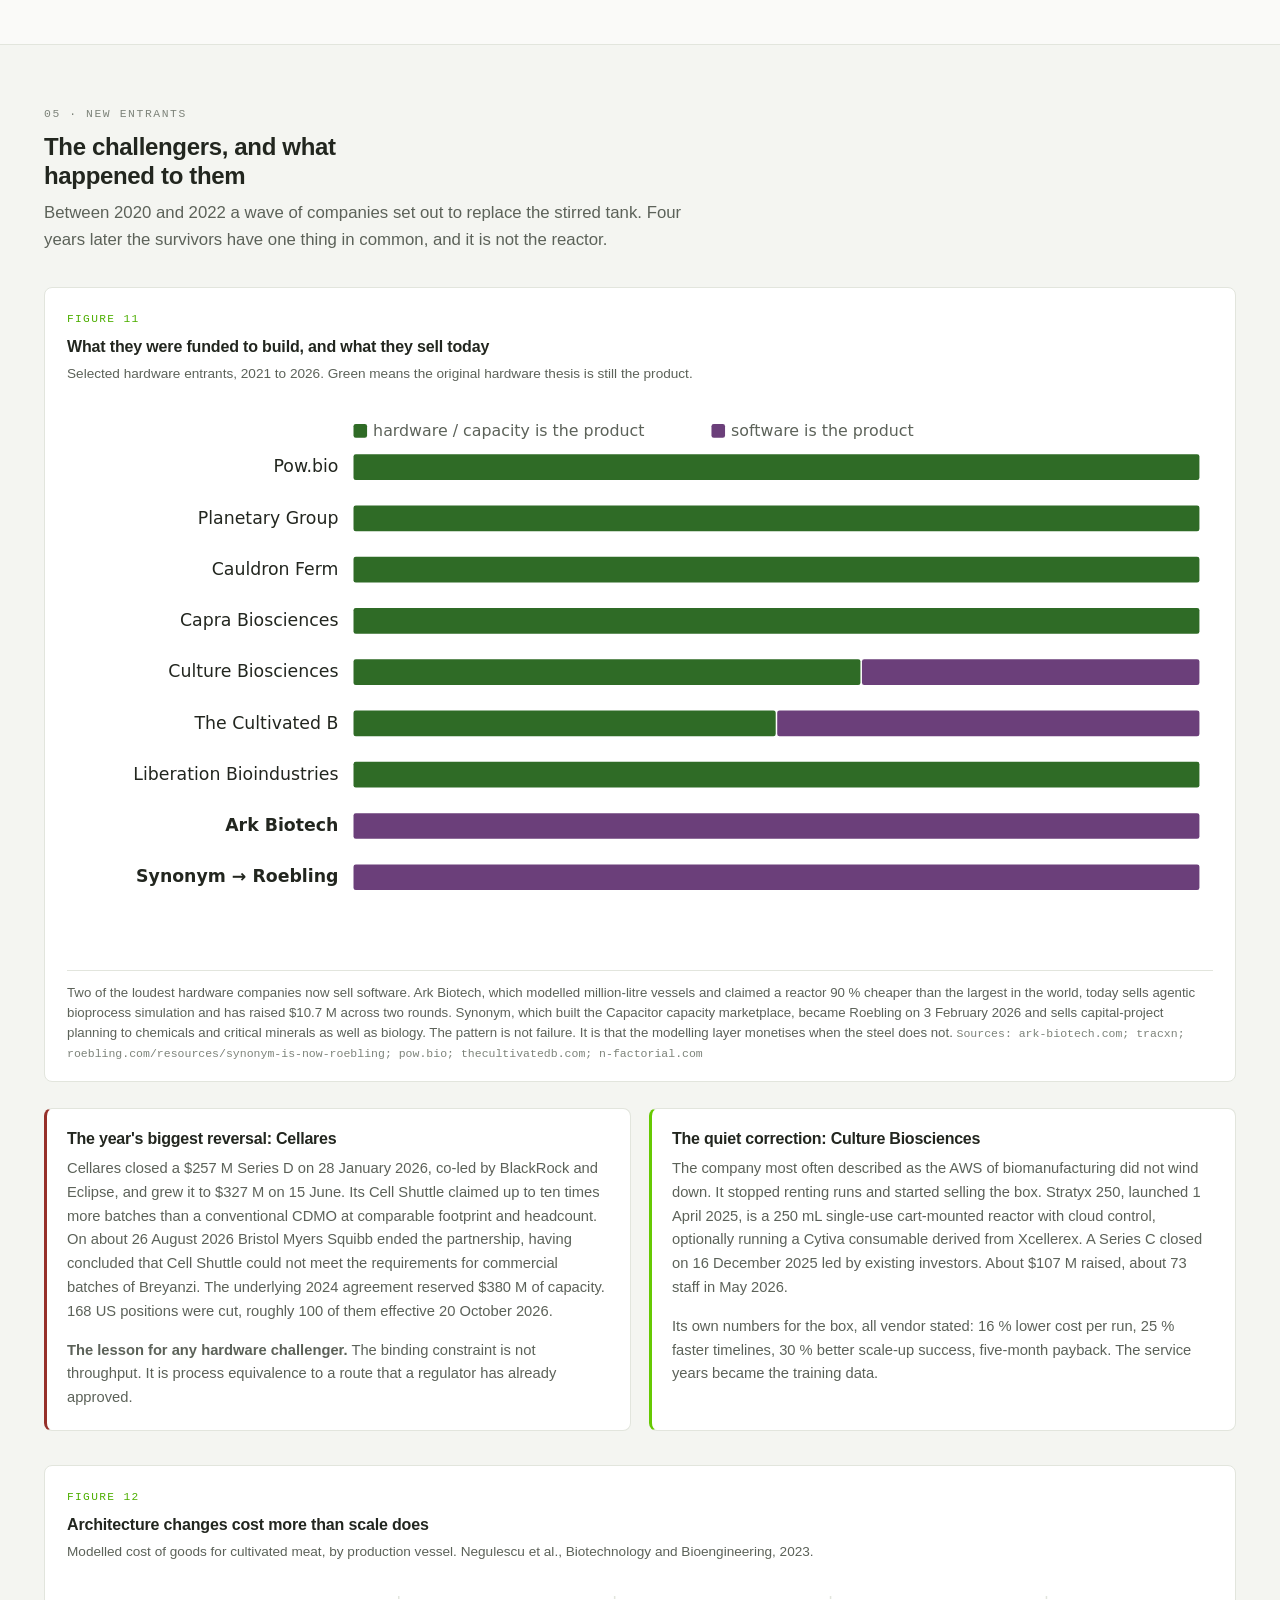
==== commit 06739161: "Add three drawn figures, a spec sheet, and public domain company logos Figures added: - vessels draw" ====
--- a/index.html
+++ b/index.html
@@ -154,6 +154,17 @@
   header.top{padding:46px 0 36px}
 }
 
+/* ── logo grid ───────────────────────────────────────────── */
+.logos{display:grid;grid-template-columns:repeat(auto-fill,minmax(158px,1fr));gap:12px;margin-top:24px}
+.lg{background:var(--white);border:1px solid var(--rule);border-radius:var(--radius);
+    padding:15px 14px 13px;display:flex;flex-direction:column;gap:9px;min-height:112px}
+.lgmark{height:26px;display:flex;align-items:center}
+.lg img{height:100%;width:auto;max-width:130px;object-fit:contain;object-position:left center}
+.lgnum{font-family:var(--font-mono);font-size:.82rem;color:var(--ink);font-weight:600;line-height:1.3}
+.lgsub{font-size:.71rem;color:var(--neutral);line-height:1.4;margin-top:auto}
+.lgname{font-size:.9rem;font-weight:650;letter-spacing:-.01em}
+.logocred{font-family:var(--font-mono);font-size:.7rem;color:var(--neutral);margin-top:14px}
+
 </style>
 </head>
 <body>
@@ -216,7 +227,7 @@
   <p class="lede"><span class="en">Nine published estimates of the 2025 bioreactor market span a factor of 4.3. That is not sloppiness. It is a disagreement about what a bioreactor is: the vessel alone, the vessel plus its single-use consumables, or the whole fermenter category. Read the range, and read what each publisher counted.</span><span class="zh">九份公開報告對 2025 年生物反應器市場的估計相差 4.3 倍。這不是粗心，而是對「生物反應器是什麼」的定義分歧：只算槽體、算槽體加拋棄式耗材、還是整個發酵設備類別。要看的是區間，以及每家算了什麼。</span></p>
 
   <figure>
-    <span class="fignum">Figure 01</span>
+    <span class="fignum" data-fig></span>
     <div class="figtitle"><span class="en">The same market, priced nine ways</span><span class="zh">同一個市場，九種價格</span></div>
     <div class="figsub"><span class="en">Published base-year market size, USD billions. Base year in brackets. All are commercial market-report landing pages; none publishes its methodology.</span><span class="zh">各家公布的基準年市場規模，單位十億美元，括號內為基準年。全部為商業市調報告頁面，皆未公開方法論。</span></div>
     <div id="fig-spread"></div>
@@ -231,7 +242,7 @@
   </div>
 
   <figure>
-    <span class="fignum">Figure 02</span>
+    <span class="fignum" data-fig></span>
     <div class="figtitle"><span class="en">Capacity grows at 6.5 % a year, demand at 11 %</span><span class="zh">產能每年成長 6.5%，需求每年成長 11%</span></div>
     <div class="figsub"><span class="en">Global installed mammalian biomanufacturing capacity and demand, thousands of litres. BioProcess Technology Group bioTRAK database, reported in BioProcess International and the CPhI Annual Report.</span><span class="zh">全球已裝機的哺乳動物細胞生產產能與需求，單位千公升。BioProcess Technology Group bioTRAK 資料庫，載於 BioProcess International 與 CPhI 年度報告。</span></div>
     <div id="fig-capacity"></div>
@@ -240,7 +251,7 @@
   </figure>
 
   <figure>
-    <span class="fignum">Figure 03</span>
+    <span class="fignum" data-fig></span>
     <div class="figtitle"><span class="en">Almost everything ever built is small</span><span class="zh">蓋出來的東西，幾乎全都很小</span></div>
     <div class="figsub"><span class="en">Fermentation facilities by largest vessel size, from the Capacitor database: 150+ facilities in 30+ countries, over 30 million litres catalogued.</span><span class="zh">依最大槽體尺寸區分的發酵廠數量，來自 Capacitor 資料庫：30 多國、150 多座廠、逾 3,000 萬公升。</span></div>
     <div id="fig-vessels"></div>
@@ -249,7 +260,16 @@
   </figure>
 
   <figure>
-    <span class="fignum">Figure 04</span>
+    <span class="fignum" data-fig></span>
+    <div class="figtitle"><span class="en">What the industry is actually shaped like</span><span class="zh">這個產業實際上長什麼樣子</span></div>
+    <div class="figsub"><span class="en">Vessels drawn to scale from their working volume, assuming a 2:1 height to diameter ratio. The two panels are internally to scale; the lower one is magnified ten times.</span><span class="zh">依工作體積、假設高徑比 2:1 按比例繪製。兩個面板各自等比例，下方面板放大十倍。</span></div>
+    <div id="fig-scale"></div>
+    <figcaption><span class="en">A 200,000 L stainless vessel stands about ten metres tall and five across. An Ambr 15 vessel holds fifteen millilitres. Both are called bioreactors, both appear in the same market-size figure, and the ratio between them is thirteen million to one. This is why the segment numbers in Figure 01 disagree: a publisher counting benchtop units and a publisher counting production vessels are describing different industries. Geometry is derived from working volume, so the drawings are indicative of scale rather than of any particular vendor's shape.</span><span class="zh">一座 200,000 L 的不鏽鋼槽約十公尺高、五公尺寬。一個 Ambr 15 的槽體裝十五毫升。兩者都叫生物反應器，都被算進同一個市場規模數字裡，而它們之間的比例是一千三百萬比一。這正是圖 01 各家數字兜不攏的原因：算桌上型機台的出版商，和算量產槽體的出版商，描述的是不同的產業。幾何形狀由工作體積推導而來，因此圖形代表的是尺度，不是任何特定廠商的外型。</span>
+    <span class="src">Working volumes: Sartorius Ambr; Culture Biosciences Stratyx 250; Eppendorf BioFlo; PBS Biotech PBS-80; Sartorius Biostat STR and Cytiva Xcellerex XDR at 2,000 L; ABEC CSR at 6,000 L; BioMADE Maple Grove at 25,000 L; WuXi Biologics single-use line at 36,000 L; Liberation Bioindustries at 150,000 L; Lever VC modelled stainless vessel at 200,000 L. ReLeaf medium volume from Bioreactor_UI/data/rig_constants.csv.</span></figcaption>
+  </figure>
+
+  <figure>
+    <span class="fignum" data-fig></span>
     <div class="figtitle"><span class="en">What a litre of capacity costs</span><span class="zh">一公升產能要多少錢</span></div>
     <div class="figsub"><span class="en">Capital cost per litre, derived from published bills of materials and equipment listings. Log-like ladder; each rung is a different question.</span><span class="zh">每公升資本成本，由公開的物料清單與設備報價推導。各層問的其實是不同問題。</span></div>
     <div id="fig-costladder"></div>
@@ -267,7 +287,7 @@
   <p class="lede"><span class="en">Customers over-ordered through the pandemic, then stopped buying while they worked through the stock. Sartorius is the clearest window on it, because it reports order intake separately from sales, and the two moved a year apart.</span><span class="zh">客戶在疫情期間超額下單，接著在消化庫存的期間停止採購。Sartorius 是觀察這件事最清楚的窗口，因為它把訂單與銷售分開揭露，而這兩者相差了一年。</span></p>
 
   <figure>
-    <span class="fignum">Figure 05</span>
+    <span class="fignum" data-fig></span>
     <div class="figtitle"><span class="en">Orders turned a year before revenue did</span><span class="zh">訂單比營收早一年反轉</span></div>
     <div class="figsub"><span class="en">Sartorius Bioprocess Solutions, year-on-year change at constant currency. Order intake against sales.</span><span class="zh">Sartorius Bioprocess Solutions 事業部，固定匯率下的年增率。訂單對銷售。</span></div>
     <div id="fig-cycle"></div>
@@ -288,9 +308,35 @@
   <h2><span class="en">Five layers, not three, and the vessel is the least valuable one</span><span class="zh">五層，不是三層，而槽體是其中最不值錢的一層</span></h2>
   <p class="lede"><span class="en">The usual framing splits the industry into equipment giants, hardware disruptors and cloud platforms. That misses the two layers where the money actually moved between 2022 and 2026.</span><span class="zh">常見的分法把產業切成設備巨頭、硬體破壞者與雲端平台。這個分法漏掉了 2022 至 2026 年間，錢真正流動的那兩層。</span></p>
 
+  <div class="logos">
+    <div class="lg"><div class="lgmark"><img src="[data-uri]" alt="Sartorius" loading="lazy"></div>
+      <div class="lgnum">€2,865 m</div><div class="lgsub"><span class="en">Bioprocess Solutions, 2025, up 9.5 % cc</span><span class="zh">Bioprocess Solutions，2025 年，固定匯率成長 9.5%</span></div></div>
+    <div class="lg"><div class="lgmark"><img src="[data-uri]" alt="Thermo Fisher Scientific" loading="lazy"></div>
+      <div class="lgnum">$10.37 bn</div><div class="lgsub"><span class="en">Life Sciences Solutions, 2025, up 8 %</span><span class="zh">Life Sciences Solutions，2025 年，成長 8%</span></div></div>
+    <div class="lg"><div class="lgmark"><img src="[data-uri]" alt="Danaher" loading="lazy"></div>
+      <div class="lgnum">$7.29 bn</div><div class="lgsub"><span class="en">Biotechnology segment, 2025, core up 6.5 %</span><span class="zh">生技事業部，2025 年，核心成長 6.5%</span></div></div>
+    <div class="lg"><div class="lgmark"><img src="[data-uri]" alt="Cytiva" loading="lazy"></div>
+      <div class="lgnum">>90 %</div><div class="lgsub"><span class="en">of global monoclonal antibody production volume supported</span><span class="zh">支撐全球單株抗體產量的比例</span></div></div>
+    <div class="lg"><div class="lgmark"><img src="[data-uri]" alt="Merck KGaA" loading="lazy"></div>
+      <div class="lgnum">€3,785 m</div><div class="lgsub"><span class="en">Process Solutions, 2025, organic up 10.7 %</span><span class="zh">Process Solutions，2025 年，有機成長 10.7%</span></div></div>
+    <div class="lg"><div class="lgmark"><img src="[data-uri]" alt="Repligen" loading="lazy"></div>
+      <div class="lgnum">$738 m</div><div class="lgsub"><span class="en">2025, up 16 %. The purest listed bet on intensification</span><span class="zh">2025 年，成長 16%。上市公司中對製程強化最純粹的押注</span></div></div>
+    <div class="lg"><div class="lgmark"><img src="[data-uri]" alt="Eppendorf" loading="lazy"></div>
+      <div class="lgnum">€78.0 m</div><div class="lgsub"><span class="en">bioprocess unit, 2025, down 11.5 % after a 25.6 % fall</span><span class="zh">生物製程部門，2025 年，在下滑 25.6% 後再跌 11.5%</span></div></div>
+    <div class="lg"><div class="lgmark"><img src="[data-uri]" alt="Getinge" loading="lazy"></div>
+      <div class="lgnum">SEK 4,498 m</div><div class="lgsub"><span class="en">Life Science, 2025. Q4 order intake down 10.9 %</span><span class="zh">Life Science，2025 年。第四季訂單下滑 10.9%</span></div></div>
+    <div class="lg"><div class="lgmark"><img src="[data-uri]" alt="Boehringer Ingelheim" loading="lazy"></div>
+      <div class="lgnum">18 kL</div><div class="lgsub"><span class="en">commercial capacity, with N-1 perfusion across all sites</span><span class="zh">商業產能，各廠均已導入 N-1 灌流</span></div></div>
+    <div class="lg"><div class="lgmark"><img src="[data-uri]" alt="Terumo BCT" loading="lazy"></div>
+      <div class="lgnum">2.1 m²</div><div class="lgsub"><span class="en">Quantum Flex hollow fibre, about 11,500 fibres</span><span class="zh">Quantum Flex 中空纖維，約 11,500 根</span></div></div>
+    <div class="lg"><div class="lgmark"><img src="[data-uri]" alt="Ginkgo Bioworks" loading="lazy"></div>
+      <div class="lgnum">$170 m</div><div class="lgsub"><span class="en">2025, down 25 %. Biosecurity divested April 2026</span><span class="zh">2025 年，下滑 25%。生物安全部門於 2026 年 4 月出售</span></div></div>
+  </div>
+  <p class="logocred"><span class="en">Logos are public domain files from Wikimedia Commons, used to identify the companies discussed. Each file, its Commons page and its licence tag are listed in CREDITS.md. No endorsement is implied.</span><span class="zh">標誌為 Wikimedia Commons 上的公有領域檔案，僅用於識別文中討論的公司。每個檔案、其 Commons 頁面與授權標籤均列於 CREDITS.md。不代表任何背書。</span></p>
+
   <div class="tablewrap">
   <table>
-    <caption><span class="en">Table 1. The industry in five layers. Revenue figures are the most recent disclosed.</span><span class="zh">表 1。產業的五個層次。營收為最近一次揭露值。</span></caption>
+    <caption><span class="en"><b data-tab></b> The industry in five layers. Revenue figures are the most recent disclosed.</span><span class="zh"><b data-tab></b> 產業的五個層次。營收為最近一次揭露值。</span></caption>
     <thead><tr>
       <th style="width:19%"><span class="en">Layer</span><span class="zh">層次</span></th>
       <th style="width:23%"><span class="en">Who</span><span class="zh">誰</span></th>
@@ -317,13 +363,63 @@
   </div>
 
   <figure>
-    <span class="fignum">Figure 08</span>
+    <span class="fignum" data-fig></span>
     <div class="figtitle"><span class="en">Nobody bought a bioreactor company for its bioreactor</span><span class="zh">沒有人為了生物反應器去買一家生物反應器公司</span></div>
     <div class="figsub"><span class="en">Disclosed value of bioprocess acquisitions 2021 to 2026, grouped by what was actually bought. USD millions.</span><span class="zh">2021 至 2026 年生物製程併購的揭露金額，依「實際買到什麼」分組，單位百萬美元。</span></div>
     <div id="fig-ma"></div>
     <figcaption><span class="en">Between 2021 and 2026 the disclosed money went to filtration, transfection reagents, biopreservation media, mixing, chromatography resins and process analytics. The two acquisitions that were actually of bioreactor companies, Solaris at about $46 m and Univercells Technologies at about $148 m, are the two smallest on the chart and both were written down in 2025. The industry has said clearly where it thinks value sits. The vessel is a razor, and the incumbents are buying blades.</span><span class="zh">2021 至 2026 年間，揭露的金額流向了過濾、轉染試劑、生物保存介質、混合、層析介質與製程分析。真正買下生物反應器公司的兩筆交易，Solaris 約 4,600 萬美元與 Univercells Technologies 約 1.48 億美元，是圖上最小的兩筆，而且兩筆都在 2025 年被減損。產業已經很清楚地說出它認為價值在哪裡。槽體是刮鬍刀，而巨頭在買刀片。</span>
     <span class="src">Sources: company press releases and SEC filings as listed in the source table</span></figcaption>
   </figure>
+
+  <h3 style="margin-top:44px"><span class="en">Spec sheet</span><span class="zh">規格表</span></h3>
+  <p class="lede"><span class="en">Published working volumes and the one specification each line is actually sold on. Blank means the vendor does not publish it.</span><span class="zh">各產品線公開的工作體積，以及它真正拿來賣的那一項規格。空白代表廠商未公開。</span></p>
+  <div class="tablewrap">
+  <table>
+    <caption><span class="en"><b data-tab></b> Selected bioreactor lines, September 2026. Prices are list or published resale where a vendor publishes one; most do not.</span><span class="zh"><b data-tab></b> 主要生物反應器產品線，2026 年 9 月。有公開價格者列出定價或公開轉售價；多數廠商不公開。</span></caption>
+    <thead><tr>
+      <th style="width:21%"><span class="en">Line</span><span class="zh">產品線</span></th>
+      <th style="width:13%"><span class="en">Format</span><span class="zh">型式</span></th>
+      <th style="width:17%"><span class="en">Working volume</span><span class="zh">工作體積</span></th>
+      <th><span class="en">The specification it is sold on</span><span class="zh">真正用來賣的規格</span></th>
+    </tr></thead>
+    <tbody>
+      <tr><td><strong>Sartorius Ambr 15</strong></td><td><span class="en">single-use, parallel</span><span class="zh">拋棄式，平行</span></td><td class="num">10 – 15 mL</td>
+        <td><span class="en">24 or 48 vessels at once. The industry standard scale-down model. New pricing is quote-only; a used unit has listed at $45,000.</span><span class="zh">一次 24 或 48 槽。業界標準的縮小規模模型。新機報價制；二手曾以 45,000 美元刊登。</span></td></tr>
+      <tr><td><strong>Sartorius Ambr 250 HT</strong></td><td><span class="en">single-use, parallel</span><span class="zh">拋棄式，平行</span></td><td class="num">100 – 250 mL</td>
+        <td><span class="en">12 to 24 vessels, continuous gassing, a perfusion variant. This is where process development for an intensified process actually happens.</span><span class="zh">12 至 24 槽，連續通氣，另有灌流版本。強化製程的開發實際上就在這裡進行。</span></td></tr>
+      <tr><td><strong>Culture Biosciences Stratyx 250</strong></td><td><span class="en">single-use, cart</span><span class="zh">拋棄式，推車</span></td><td class="num">80 – 250 mL</td>
+        <td><span class="en">Cloud control, optionally on a Cytiva consumable derived from Xcellerex. Vendor claims 16 % lower cost per run and a five-month payback. Absolute pricing not published.</span><span class="zh">雲端控制，可選用源自 Xcellerex 的 Cytiva 耗材。廠商宣稱每批成本降低 16%、五個月回本。未公開絕對價格。</span></td></tr>
+      <tr><td><strong>Eppendorf BioFlo / DASbox</strong></td><td><span class="en">glass or single-use</span><span class="zh">玻璃或拋棄式</span></td><td class="num">0.1 – 40 L</td>
+        <td><span class="en">The benchtop franchise, parallel via DASGIP. A used BioFlo 320 has listed at $19,500. Segment revenue fell 25.6 % in 2024 and 11.5 % in 2025.</span><span class="zh">桌上型主力，透過 DASGIP 平行化。二手 BioFlo 320 曾以 19,500 美元刊登。該部門營收 2024 年下滑 25.6%、2025 年再跌 11.5%。</span></td></tr>
+      <tr><td><strong>INFORS HT Labfors / Techfors</strong></td><td><span class="en">glass, stainless</span><span class="zh">玻璃、不鏽鋼</span></td><td class="num">0.12 – 660 L</td>
+        <td><span class="en">The widest single ladder from micro-parallel to pilot, run on one software platform. Financials not published.</span><span class="zh">從微量平行到試量產的最寬單一階梯，跑在同一套軟體平台上。財務未公開。</span></td></tr>
+      <tr><td><strong>PBS Biotech Vertical-Wheel</strong></td><td><span class="en">single-use</span><span class="zh">拋棄式</span></td><td class="num">0.1 – 80 L</td>
+        <td><span class="en">A wheel on a horizontal axis, magnetically coupled with no shaft penetration. Sold on low shear for stem cells and microcarriers. Quantified shear numbers are not published.</span><span class="zh">水平軸上的輪，磁耦合、無軸貫穿。以低剪切賣給幹細胞與微載體應用。未公開量化的剪切數據。</span></td></tr>
+      <tr><td><strong>Cytiva Xcellerex XDR</strong></td><td><span class="en">single-use stirred</span><span class="zh">拋棄式攪拌</span></td><td class="num">50 – 2,000 L</td>
+        <td><span class="en">Extended to 500 L and 2,000 L only in March 2025. Cytiva supports more than 90 % of global monoclonal antibody production volume, which is the real product.</span><span class="zh">直到 2025 年 3 月才擴展到 500 L 與 2,000 L。Cytiva 支撐全球九成以上單株抗體產量，那才是真正的產品。</span></td></tr>
+      <tr><td><strong>Sartorius Biostat STR Gen 3</strong></td><td><span class="en">single-use stirred</span><span class="zh">拋棄式攪拌</span></td><td class="num">50 – 2,000 L</td>
+        <td><span class="en">Sold on the Flexsafe film and the unbroken Ambr to STR scale-down chain, not on the vessel.</span><span class="zh">賣的是 Flexsafe 膜材，以及從 Ambr 到 STR 不中斷的縮小規模鏈，不是槽體本身。</span></td></tr>
+      <tr><td><strong>Sartorius Biostat RM</strong></td><td><span class="en">rocking, single-use</span><span class="zh">搖擺式，拋棄式</span></td><td class="num">0.1 – 100 L</td>
+        <td><span class="en">No stirrer and no submerged sparging. Claims up to 20 % fewer production culture days through N-1 intensification.</span><span class="zh">無攪拌器、無浸沒式通氣。宣稱透過 N-1 強化可減少至多 20% 的生產培養天數。</span></td></tr>
+      <tr><td><strong>Thermo HyPerforma DynaDrive</strong></td><td><span class="en">single-use stirred</span><span class="zh">拋棄式攪拌</span></td><td class="num">5 – 5,000 L</td>
+        <td><span class="en">A 20:1 turndown on the 5,000 L, so one vessel covers 250 L to 5,000 L. That turndown is what makes single-vessel seed trains and N-1 perfusion practical. A 2,000 L system has listed on the resale market at $250,000.</span><span class="zh">5,000 L 機型調節比 20:1，單一槽體可涵蓋 250 L 至 5,000 L。這個調節比正是單槽種菌串與 N-1 灌流可行的原因。2,000 L 系統曾在二手市場以 25 萬美元刊登。</span></td></tr>
+      <tr><td><strong>ABEC CSR</strong></td><td><span class="en">single-use stirred</span><span class="zh">拋棄式攪拌</span></td><td class="num"><span class="en">to 6,000 L</span><span class="zh">最高 6,000 L</span></td>
+        <td><span class="en">The largest single-use bioreactor made, and unusually a non-proprietary film and component supply chain. Claims more than 400,000 L of installed GMP capacity.</span><span class="zh">目前最大的拋棄式生物反應器，且少見地採用非專屬膜材與零組件供應鏈。宣稱已安裝 GMP 產能超過 40 萬公升。</span></td></tr>
+      <tr><td><strong>Cellexus CellMaker</strong></td><td><span class="en">airlift, single-use</span><span class="zh">氣舉式，拋棄式</span></td><td class="num">1.5 – 50 L</td>
+        <td><span class="en">No impeller at all. Niche strength in bacteriophage and microbial work where shear and autoclave access are the problem.</span><span class="zh">完全沒有葉輪。在噬菌體與微生物工作上有利基優勢，因為那些場合的問題正是剪切與滅菌釜取用。</span></td></tr>
+      <tr><td><strong>Repligen XCell ATF · TFDF</strong></td><td><span class="en">cell retention</span><span class="zh">細胞截留</span></td><td class="num"><span class="en">a device, not a vessel</span><span class="zh">是裝置，不是槽體</span></td>
+        <td><span class="en">TFDF is a tubular depth filter run in tangential flow, 2.0 to 5.0 µm rating, 30 cm². Perfusion with it reaches 100 to 130 million viable cells per mL against 13 million in fed-batch.</span><span class="zh">TFDF 是以切向流運轉的管狀深層濾器，孔徑 2.0 至 5.0 µm，面積 30 cm²。搭配它的灌流可達每毫升 1 億至 1.3 億顆活細胞，對比饋料批次的 1,300 萬顆。</span></td></tr>
+      <tr><td><strong>Terumo BCT Quantum Flex</strong></td><td><span class="en">hollow fibre</span><span class="zh">中空纖維</span></td><td class="num">2.1 m²<span class="en"> membrane</span><span class="zh"> 膜面積</span></td>
+        <td><span class="en">About 11,500 fibres near 200 µm bore, dual lumen and shell loops in continuous perfusion. A published run reached 3.1 × 10⁷ cells per mL, fifteen times static culture.</span><span class="zh">約 11,500 根纖維，內徑近 200 µm，管腔與殼側雙迴路連續灌流。一份已發表運轉達每毫升 3.1 × 10⁷ 顆細胞，是靜置培養的十五倍。</span></td></tr>
+      <tr><td><strong>FiberCell Systems</strong></td><td><span class="en">hollow fibre</span><span class="zh">中空纖維</span></td><td class="num">80 cm² – 1.2 m²</td>
+        <td><span class="en">The only vendor here publishing a price list: $526 to $937 a cartridge, 5 kD to 0.1 µm, surface area to volume of 150 to 200 cm² per mL.</span><span class="zh">此表中唯一公開價目表的廠商：每支膜柱 526 至 937 美元，截留範圍 5 kD 至 0.1 µm，表面積對體積比每毫升 150 至 200 cm²。</span></td></tr>
+      <tr><td><strong>CerCell LowRider</strong></td><td><span class="en">perfusion, single-use</span><span class="zh">灌流，拋棄式</span></td><td class="num">0.4 – 10 L</td>
+        <td><span class="en">Pre-assembled perfusion pairing a levitating pump with a hollow-fibre filter. Pore size, area and price are per configuration and not published.</span><span class="zh">預組裝灌流套件，磁浮泵搭配中空纖維濾器。孔徑、面積與價格依組態而定，未公開。</span></td></tr>
+      <tr><td class="em"><strong>ReLeaf HFM-01</strong></td><td><span class="en">hollow fibre</span><span class="zh">中空纖維</span></td><td class="num">0.02 m²<span class="en"> membrane</span><span class="zh"> 膜面積</span></td>
+        <td><span class="en">11 fibres, 1.0 mm bore, 0.60 m effective length, PES at 0.2 µm, 300 mL of medium. Recommended cross-flow 263 mL/min at a transmembrane pressure of 0.30 bar, both measured. Every other number quoted for it is a model output.</span><span class="zh">11 根纖維、內徑 1.0 mm、有效長度 0.60 m、PES 0.2 µm、培養基 300 mL。建議交叉流 263 mL/min，跨膜壓 0.30 bar，兩者皆為實測。除此之外引用的每一個數字都是模型輸出。</span></td></tr>
+    </tbody>
+  </table>
+  </div>
 
   <div class="note"><span class="en"><b>China is gaining share in consumables first.</b> Duoning Biotechnology, the best-documented Chinese case, went from RMB 193 m of revenue in 2020 to RMB 843 m in 2024, ranked fourth nationally in single-use products, and filed for a Hong Kong listing in January 2026. The domestically supplied share of China's bioprocess market rose from 19.2 % in 2017 to 26.4 % in 2021 on a market that grew from $1.0 bn to $5.1 bn. The pattern is bags and media first, vessels and control systems second.</span><span class="zh"><b>中國先在耗材上拿下份額。</b>資料最完整的中國案例多寧生物，營收從 2020 年人民幣 1.93 億元成長到 2024 年 8.43 億元，在拋棄式產品排名全國第四，並於 2026 年 1 月申請香港上市。中國生物製程市場的國產供應占比，從 2017 年的 19.2% 上升到 2021 年的 26.4%，同期市場由 10 億美元成長到 51 億美元。順序是先袋體與培養基，再槽體與控制系統。</span></div>
 </div>
@@ -335,7 +431,16 @@
   <p class="lede"><span class="en">Process intensification has stopped being argued about. Single-use has just had its central environmental claim reversed. Process analytics has split into what is deployed and what is demonstrated. Digital twins are roughly a decade behind their own marketing.</span><span class="zh">製程強化已經沒有人在爭論。拋棄式技術的核心環境主張剛剛被推翻。製程分析技術分裂成「已部署」與「只做過展示」兩塊。數位孿生大約落後自己的行銷語言十年。</span></p>
 
   <figure>
-    <span class="fignum">Figure 06</span>
+    <span class="fignum" data-fig></span>
+    <div class="figtitle"><span class="en">Seven ways to hold a culture, and what each one is for</span><span class="zh">七種盛裝培養物的方式，以及各自的用途</span></div>
+    <div class="figsub"><span class="en">Cross-sections, schematic. The stirred tank is the default; the other six exist because it fails at something specific.</span><span class="zh">示意剖面。攪拌槽是預設值，其他六種存在的理由，是攪拌槽在某件特定的事情上失敗。</span></div>
+    <div id="fig-arch"></div>
+    <figcaption><span class="en">The stirred tank has the best-established scale-up rules and reaches k<sub>L</sub>a of about 40 h⁻¹ at 2,000 L with a microsparger, which is why it has held the industry for forty years. Everything else on this row is an answer to one of its failures: the impeller shears fragile cells, the sparger foams, the vessel has to be cleaned and validated, and oxygen transfer sets a ceiling. Hollow fibre, outlined here, is the architecture ReLeaf uses. It gives bubble-free gas exchange and full cell retention at a surface-area-to-volume ratio of 150 to 200 cm² per mL, and it pays for that with a much lower k<sub>L</sub>a, typically 10 to 30 h⁻¹ in published membrane-aerated systems.</span><span class="zh">攪拌槽擁有最成熟的放大規則，在 2,000 L 配微氣泡分佈器可達 k<sub>L</sub>a 約 40 h⁻¹，這是它主導產業四十年的原因。這一列上的其他每一種，都是針對它某一項失敗的回答：葉輪剪切脆弱細胞、氣泡造成起泡、槽體必須清洗並驗證、氧傳遞設下上限。此處以框標出的中空纖維，就是 ReLeaf 採用的架構。它提供無氣泡氣體交換與完整細胞截留，表面積對體積比達每毫升 150 至 200 cm²，代價是 k<sub>L</sub>a 低得多，在已發表的膜曝氣系統中通常為 10 至 30 h⁻¹。</span>
+    <span class="src">k<sub>L</sub>a figures: BioProcess International on 2,000 L microsparged stirred tanks; Jacobtorweihe et al., Biotechnology and Bioengineering 2026, doi:10.1002/bit.70317, for membrane-stirred systems. Surface-area ratio: FiberCell Systems.</span></figcaption>
+  </figure>
+
+  <figure>
+    <span class="fignum" data-fig></span>
     <div class="figtitle"><span class="en">Perfusion is roughly five times as productive per litre per day</span><span class="zh">以每公升每日計，灌流的生產力約為五倍</span></div>
     <div class="figsub"><span class="en">Volumetric productivity, grams per litre per day, CHO monoclonal antibody processes. Peer-reviewed comparative scale-down study.</span><span class="zh">體積生產力，公克／公升／日，CHO 單株抗體製程。同儕審查的縮小規模比較研究。</span></div>
     <div id="fig-prod"></div>
@@ -349,7 +454,7 @@
   </div>
 
   <figure>
-    <span class="fignum">Figure 07</span>
+    <span class="fignum" data-fig></span>
     <div class="figtitle"><span class="en">The single-use carbon argument reversed in 2026</span><span class="zh">拋棄式的碳足跡論證在 2026 年翻轉</span></div>
     <div class="figsub"><span class="en">Three shares that are routinely confused, and one finding that overturns a decade of consensus.</span><span class="zh">三個經常被混淆的比例，以及一項推翻十年共識的發現。</span></div>
     <div id="fig-su"></div>
@@ -380,7 +485,7 @@
   <p class="lede"><span class="en">Between 2020 and 2022 a wave of companies set out to replace the stirred tank. Four years later the survivors have one thing in common, and it is not the reactor.</span><span class="zh">2020 到 2022 年間，一批新創立志取代攪拌槽。四年後，活下來的公司有一個共同點，而那個共同點不是反應器。</span></p>
 
   <figure>
-    <span class="fignum">Figure 09</span>
+    <span class="fignum" data-fig></span>
     <div class="figtitle"><span class="en">What they were funded to build, and what they sell today</span><span class="zh">當初拿錢做的事，與今天實際賣的東西</span></div>
     <div class="figsub"><span class="en">Selected hardware entrants, 2021 to 2026. Green means the original hardware thesis is still the product.</span><span class="zh">2021 至 2026 年間主要硬體新創。綠色代表原本的硬體主張仍然是今天的產品。</span></div>
     <div id="fig-pivot"></div>
@@ -402,7 +507,7 @@
   </div>
 
   <figure>
-    <span class="fignum">Figure 10</span>
+    <span class="fignum" data-fig></span>
     <div class="figtitle"><span class="en">Architecture changes cost more than scale does</span><span class="zh">改架構比放大尺寸更能降低成本</span></div>
     <div class="figsub"><span class="en">Modelled cost of goods for cultivated meat, by production vessel. Negulescu et al., Biotechnology and Bioengineering, 2023.</span><span class="zh">細胞培養肉的模型化生產成本，依生產槽體區分。Negulescu 等，Biotechnology and Bioengineering，2023。</span></div>
     <div id="fig-tea"></div>
@@ -412,7 +517,7 @@
 
   <div class="tablewrap">
   <table>
-    <caption><span class="en">Table 3. Selected entrants, verified status as of September 2026. Performance figures are vendor claims unless a citation is given.</span><span class="zh">表 3。主要新進者，2026 年 9 月查證狀態。除另註明出處外，效能數字皆為廠商自述。</span></caption>
+    <caption><span class="en"><b data-tab></b> Selected entrants, verified status as of September 2026. Performance figures are vendor claims unless a citation is given.</span><span class="zh"><b data-tab></b> 主要新進者，2026 年 9 月查證狀態。除另註明出處外，效能數字皆為廠商自述。</span></caption>
     <thead><tr>
       <th><span class="en">Company</span><span class="zh">公司</span></th>
       <th><span class="en">Architecture</span><span class="zh">架構</span></th>
@@ -470,6 +575,15 @@
       <p><span class="en">Terumo BCT's Quantum Flex runs about 11,500 fibres at 2.1 m² with a lumen bore near 200 µm. A published run on that platform family reached 3.1 × 10<sup>7</sup> cells per mL and 2.5 × 10<sup>10</sup> cells in 29 days, fifteen times static culture. ReLeaf's module is 11 fibres, 1.0 mm bore, 0.02 m². Same architecture, two orders of magnitude apart in area. That is worth stating plainly rather than leaving a judge to work out.</span><span class="zh">Terumo BCT 的 Quantum Flex 使用約 11,500 根纖維、2.1 m²，內徑約 200 µm。同一平台家族的一份已發表運轉達到每毫升 3.1 × 10<sup>7</sup> 顆細胞、29 天內 2.5 × 10<sup>10</sup> 顆，是靜置培養的十五倍。ReLeaf 的模組是 11 根纖維、內徑 1.0 mm、0.02 m²。架構相同，面積差兩個數量級。這件事值得直接寫出來，而不是留給評審自己算。</span></p>
     </div>
   </div>
+  <figure>
+    <span class="fignum" data-fig></span>
+    <div class="figtitle"><span class="en">The same architecture, two orders of magnitude apart</span><span class="zh">同一個架構，相差兩個數量級</span></div>
+    <div class="figsub"><span class="en">Fibre bundle cross-sections drawn to the same scale, and membrane area compared.</span><span class="zh">纖維束剖面以相同比例繪製，並比較膜面積。</span></div>
+    <div id="fig-fibres"></div>
+    <figcaption><span class="en">ReLeaf's eleven fibres at a 1.0 mm bore are drawn at the same scale as a patch of Terumo's bundle, whose fibres are about 200 µm. Neither is wrong for its job: a wide bore keeps wall shear low and lets a student team measure pressure drop with ordinary sensors, while a narrow bore buys area. The honest statement is that 0.02 m² is 0.95 % of 2.1 m², and that everything ReLeaf claims about scale-out rests on adding modules rather than on this one being large.</span><span class="zh">ReLeaf 的十一根 1.0 mm 內徑纖維，與 Terumo 纖維束的一小塊以相同比例繪製，後者纖維約 200 µm。就各自的用途而言，兩者都沒有錯：大內徑讓壁面剪切維持在低點，也讓學生團隊能用一般感測器量到壓降；小內徑則換來面積。誠實的說法是：0.02 m² 是 2.1 m² 的 0.95%，而 ReLeaf 關於橫向擴充的所有主張，靠的是增加模組，不是靠這一個模組很大。</span>
+    <span class="src">ReLeaf geometry from Bioreactor_UI/data/rig_constants.csv. Terumo BCT Quantum Flex specifications via BioProcess International. FiberCell C2018 from the published 2025 price list. <b>Note the internal conflict:</b> the rig constants give 11 fibres and 0.02 m², while the invariant explorer models the module as 8 fibres and 150 cm². Both are self-consistent, so they describe two different modules. Reconcile before the wiki freeze.</span></figcaption>
+  </figure>
+
   <p class="body" style="margin-top:20px"><span class="en">One more entrant is worth watching because it inverts the problem. EdiMembre, spun out of MilliporeSigma in August 2025 on a $400 K pre-seed, spins its hollow fibres from soy, mung bean and lentil protein isolate, so the scaffold is eaten rather than removed. Cellular Agriculture Ltd is one of its investors.</span><span class="zh">還有一個新進者值得注意，因為它把問題反轉了。EdiMembre 於 2025 年 8 月自 MilliporeSigma 分拆，種子前輪 40 萬美元，其中空纖維由大豆、綠豆與扁豆蛋白分離物紡製而成，因此支架是被吃掉而不是被移除。Cellular Agriculture Ltd 是其投資人之一。</span></p>
 
   <div class="pull">
@@ -485,7 +599,7 @@
   <p class="lede"><span class="en">For twenty years the slow part of biomanufacturing was the rulebook. Between December 2025 and July 2026 four governments moved at once, and the direction of all four is the same: build capacity at home, and make it easier to build it in more places.</span><span class="zh">過去二十年，生物製造裡跑得最慢的是規則書。2025 年 12 月到 2026 年 7 月之間，四個政府同時動了，而四者的方向一致：把產能建在自己國內，並且讓「建在更多地方」變得更容易。</span></p>
 
   <figure>
-    <span class="fignum">Figure 11</span>
+    <span class="fignum" data-fig></span>
     <div class="figtitle"><span class="en">Eighteen months that changed the policy floor</span><span class="zh">改變政策地板的十八個月</span></div>
     <div class="figsub"><span class="en">Legislative and regulatory events affecting biomanufacturing capacity, 2022 to 2026.</span><span class="zh">影響生物製造產能的立法與監管事件，2022 至 2026 年。</span></div>
     <div id="fig-policy"></div>
@@ -500,7 +614,7 @@
   </div>
 
   <figure>
-    <span class="fignum">Figure 12</span>
+    <span class="fignum" data-fig></span>
     <div class="figtitle"><span class="en">The segment nobody sizes: published open hardware</span><span class="zh">沒有人估算的那一段：已發表的開源硬體</span></div>
     <div class="figsub"><span class="en">Published build or purchase cost of open-source and academic bioreactors, US dollars. Where a design has been commercialised, both figures are shown.</span><span class="zh">開源與學術生物反應器的公開自建或購買成本，單位美元。已商品化的設計同時顯示兩個數字。</span></div>
     <div id="fig-open"></div>
@@ -526,8 +640,17 @@
     </div>
   </div>
 
-  <figure>
-    <span class="fignum">Figure 13</span>
+  <div class="logos" style="margin-bottom:8px">
+    <div class="lg"><div class="lgmark"><img src="[data-uri]" alt="Corteva" loading="lazy"></div>
+      <div class="lgnum">$476 m</div><div class="lgsub"><span class="en">biologicals, 2024, which is 6.5 % of crop protection. Bought Stoller and Symborg for $1.59 bn in 2023</span><span class="zh">生物製劑，2024 年，占作物保護 6.5%。2023 年以 15.9 億美元買下 Stoller 與 Symborg</span></div></div>
+    <div class="lg"><div class="lgmark"><img src="[data-uri]